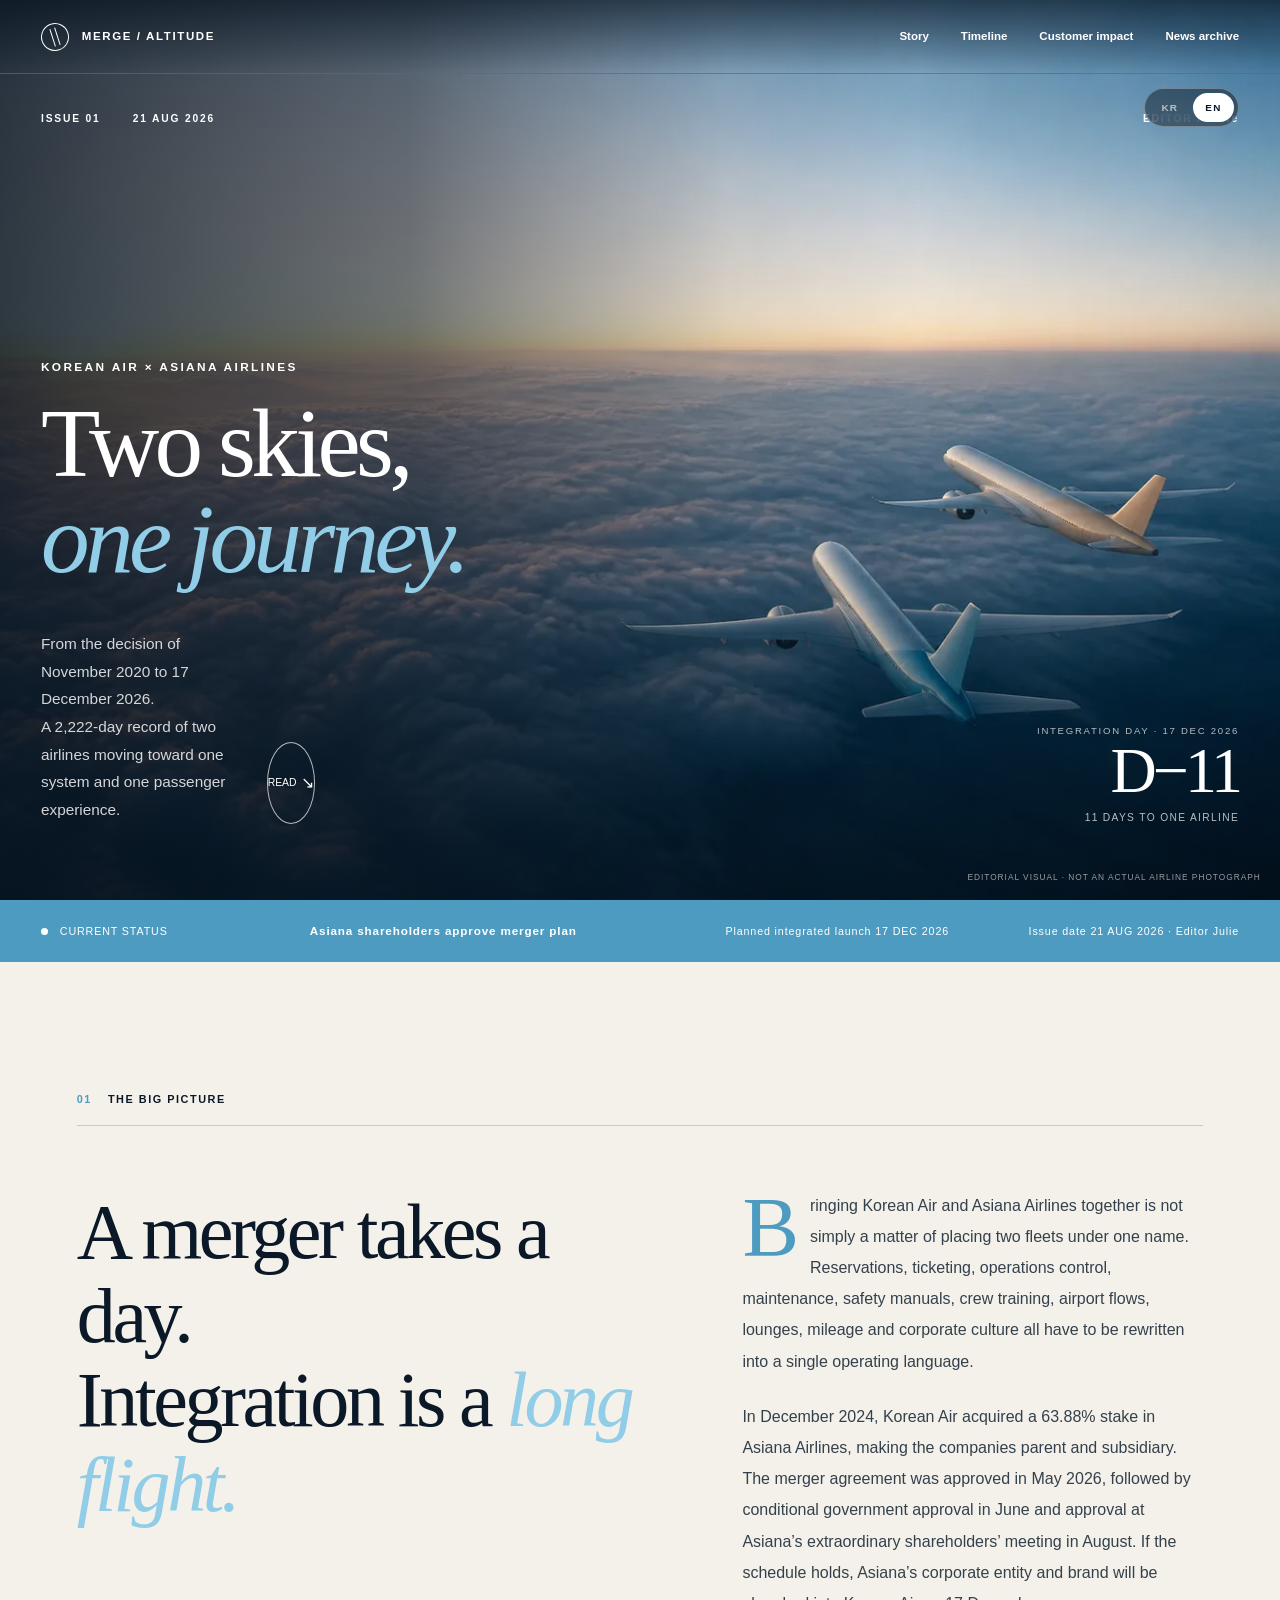
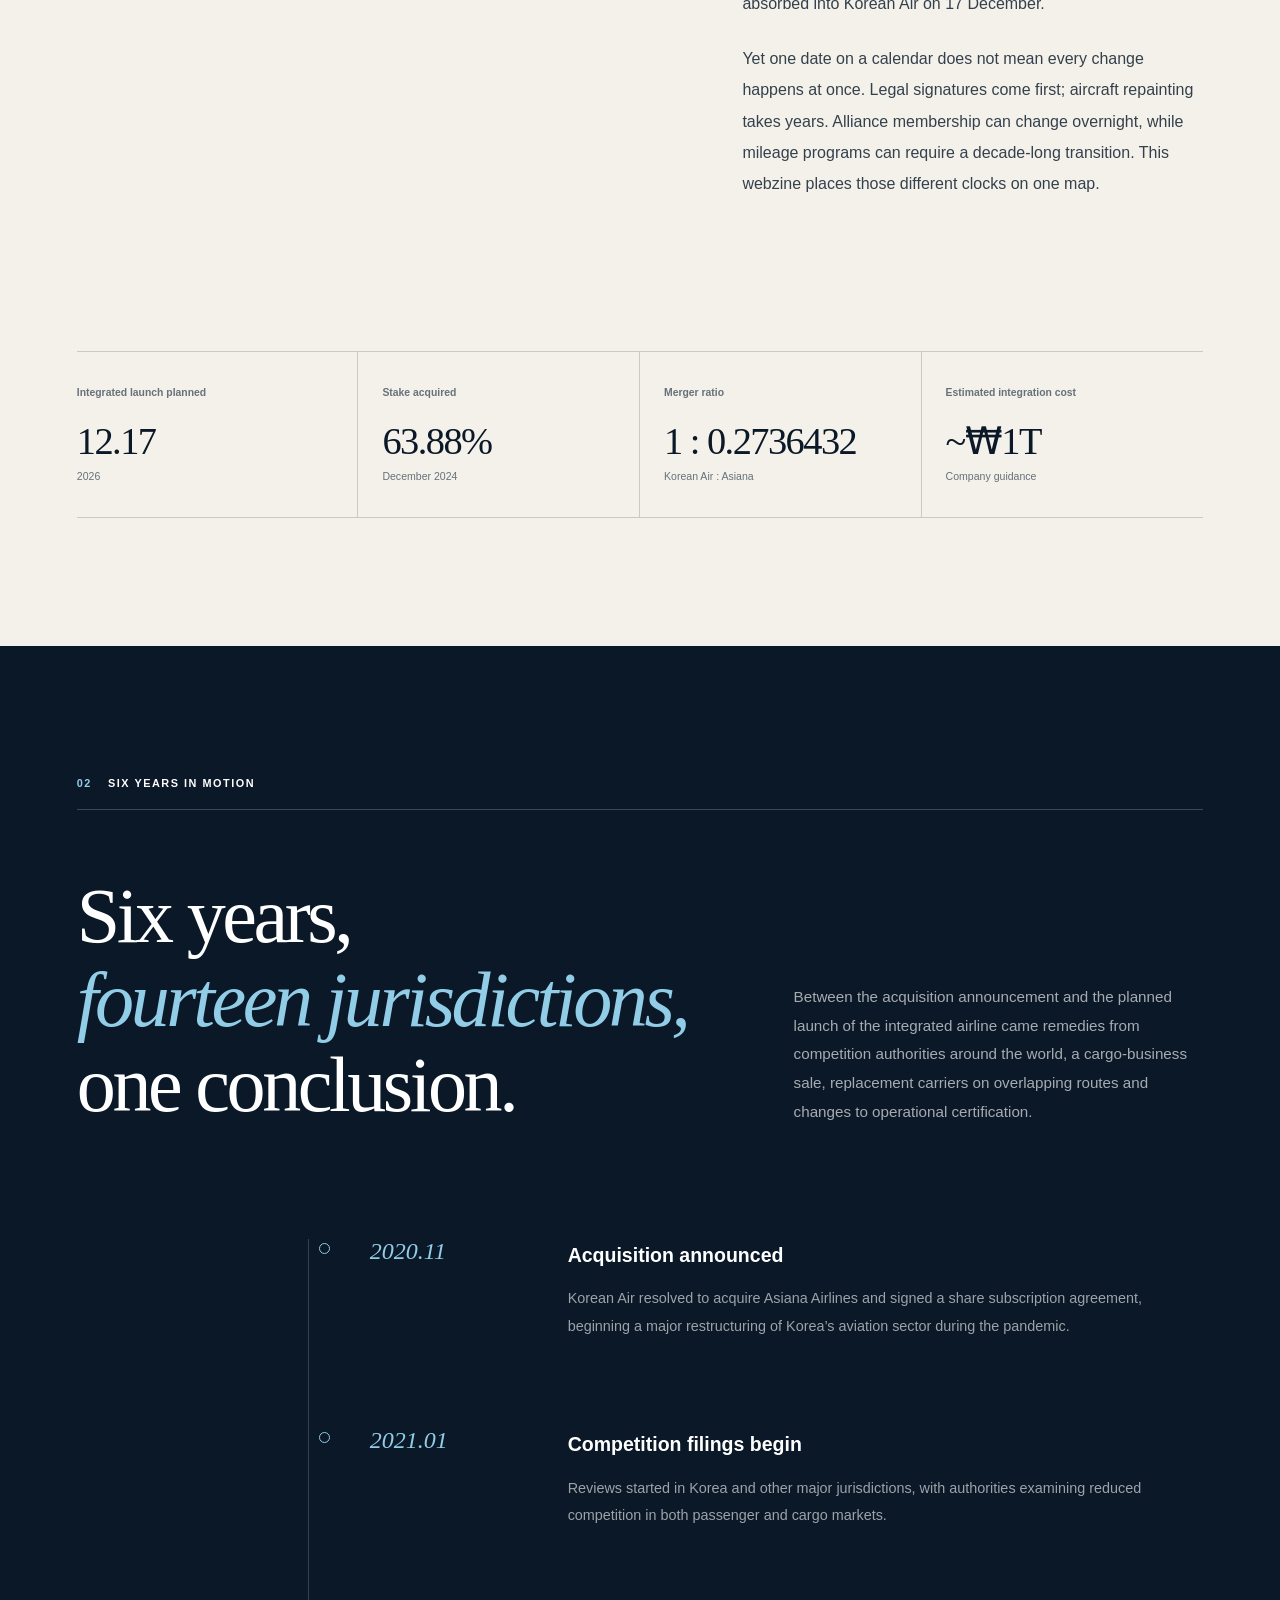
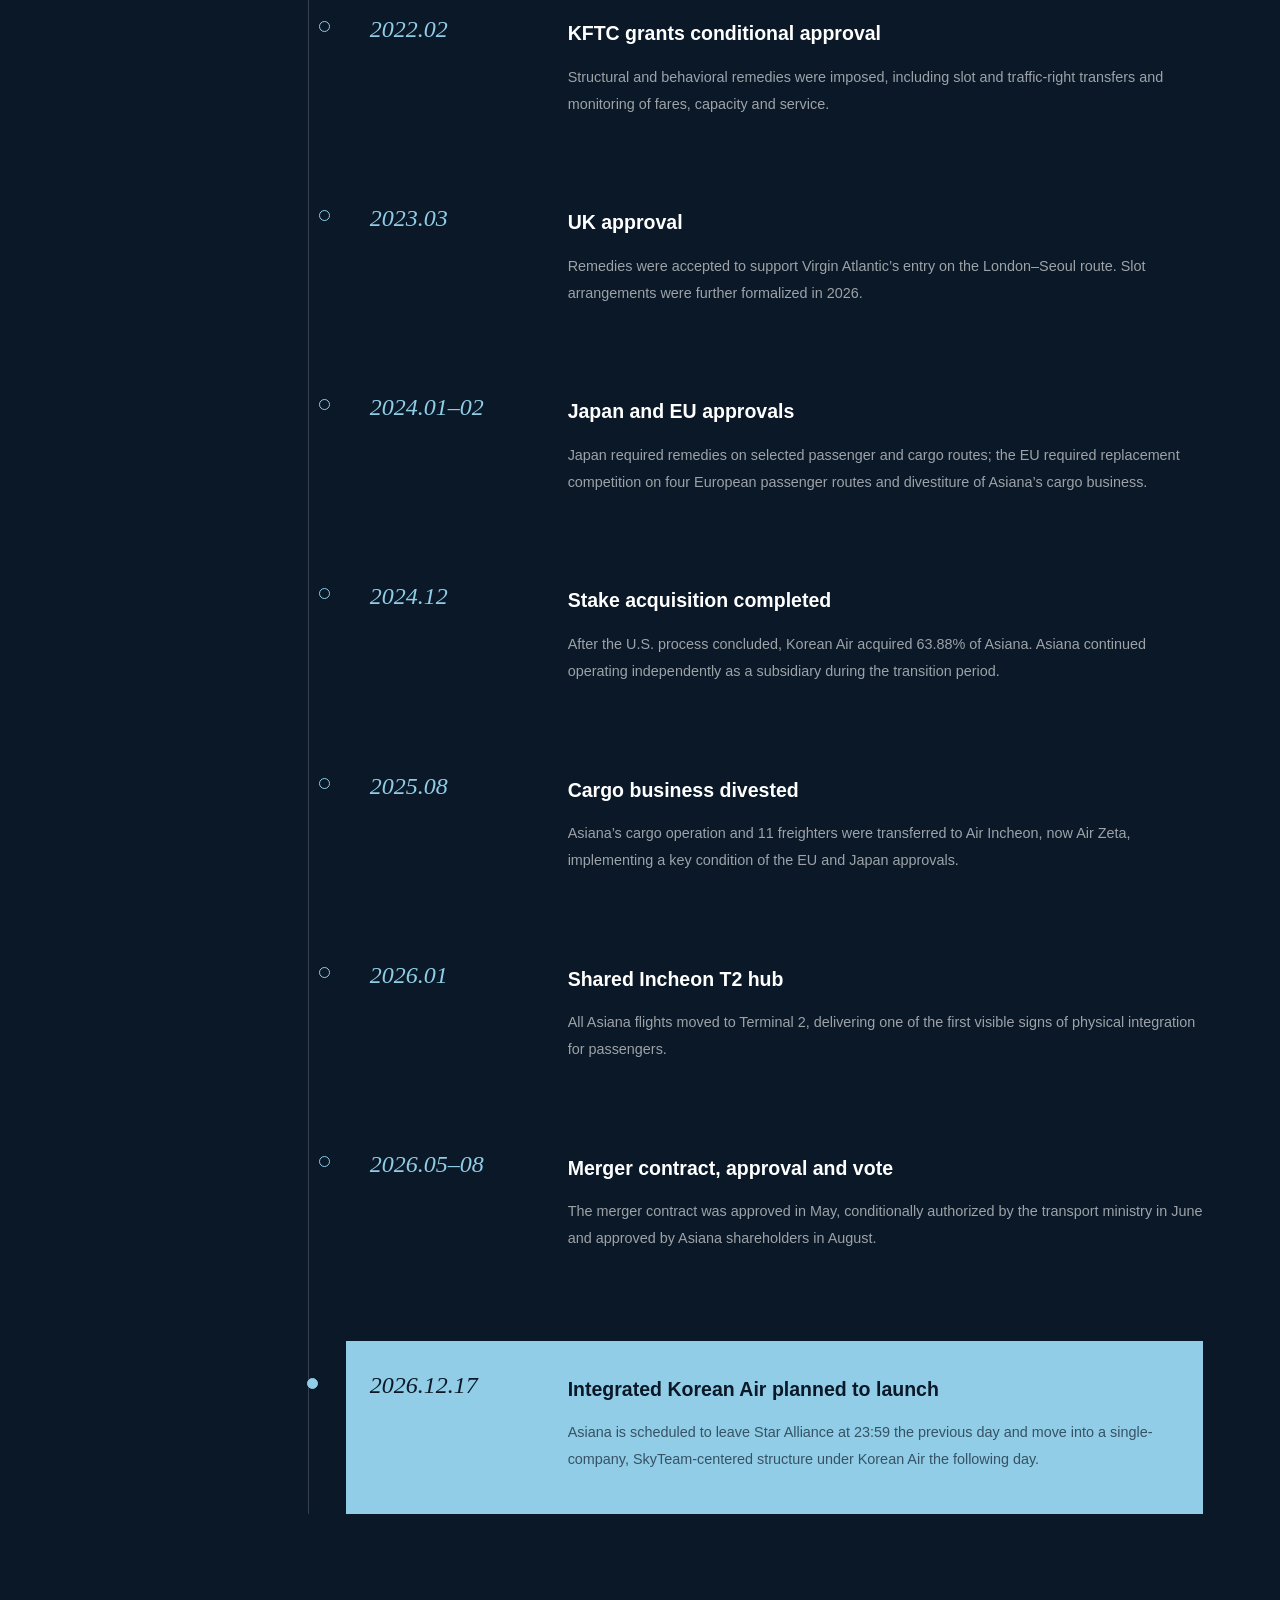
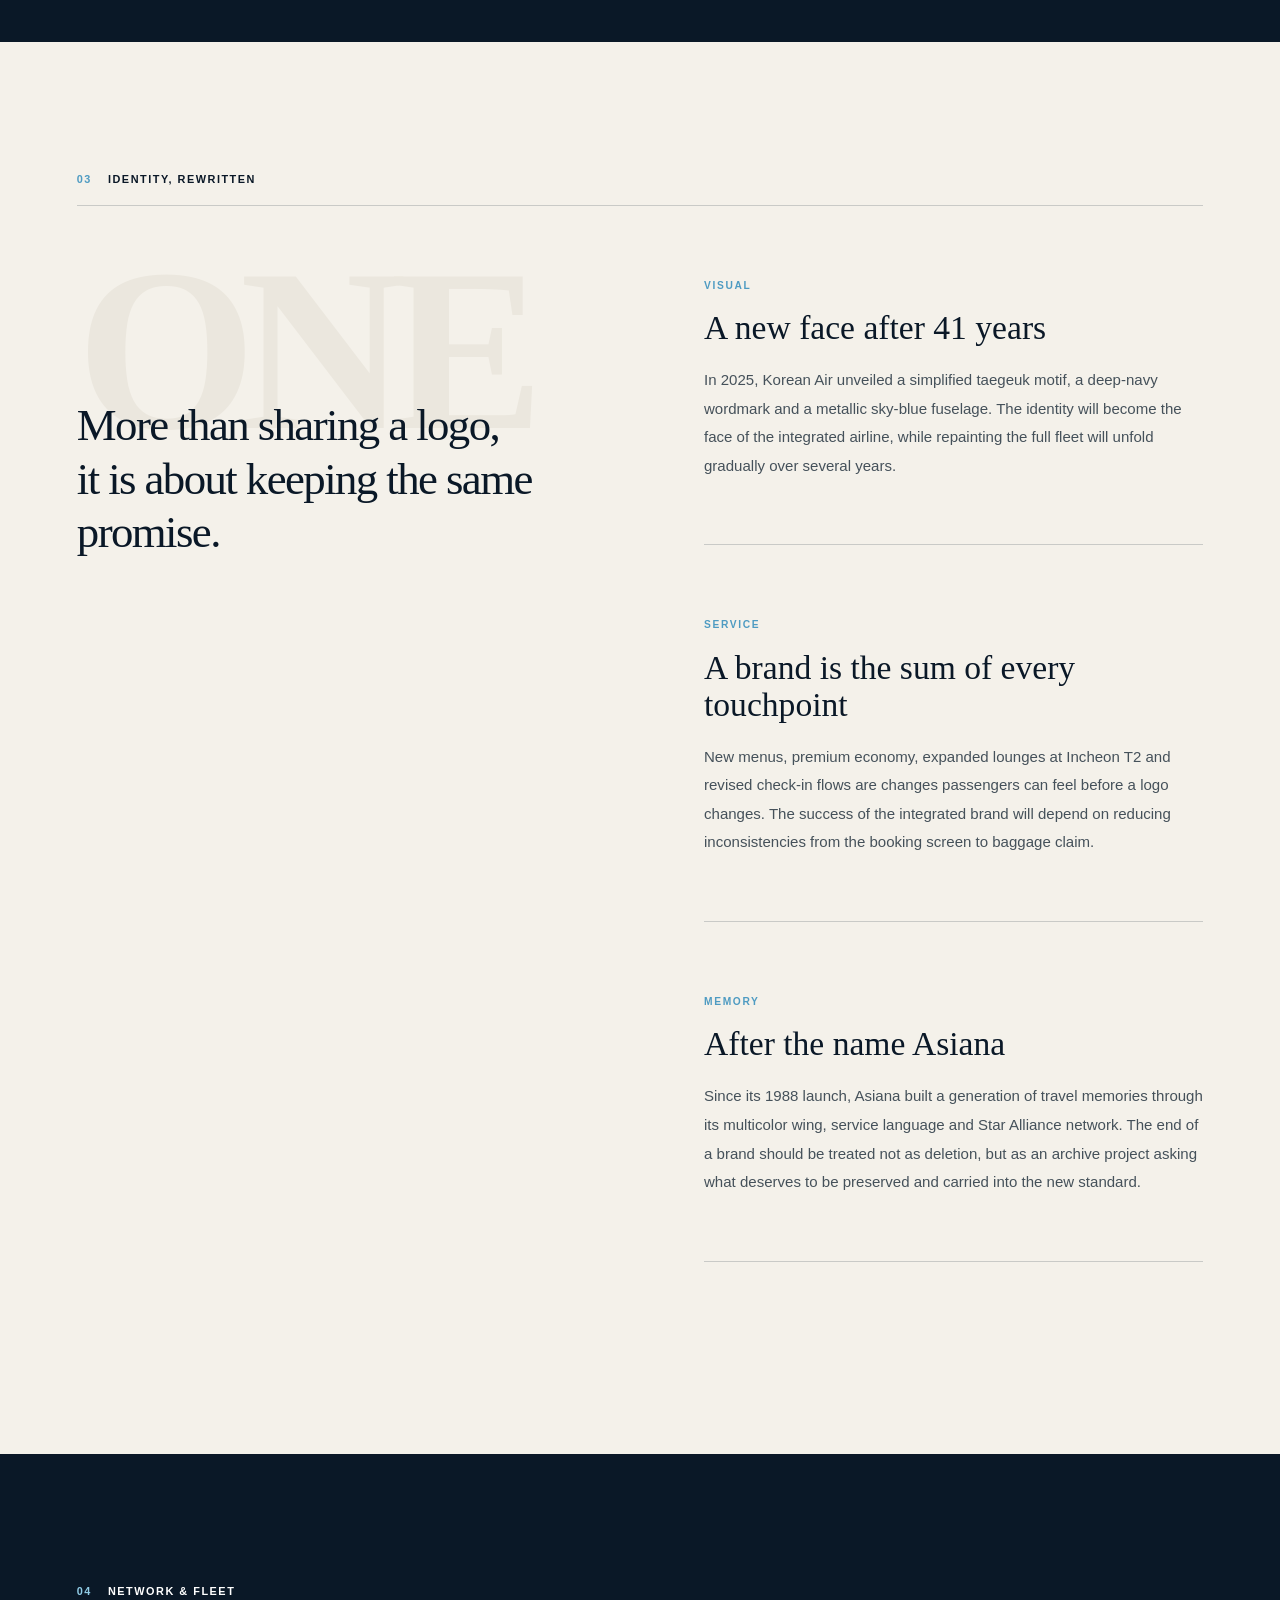
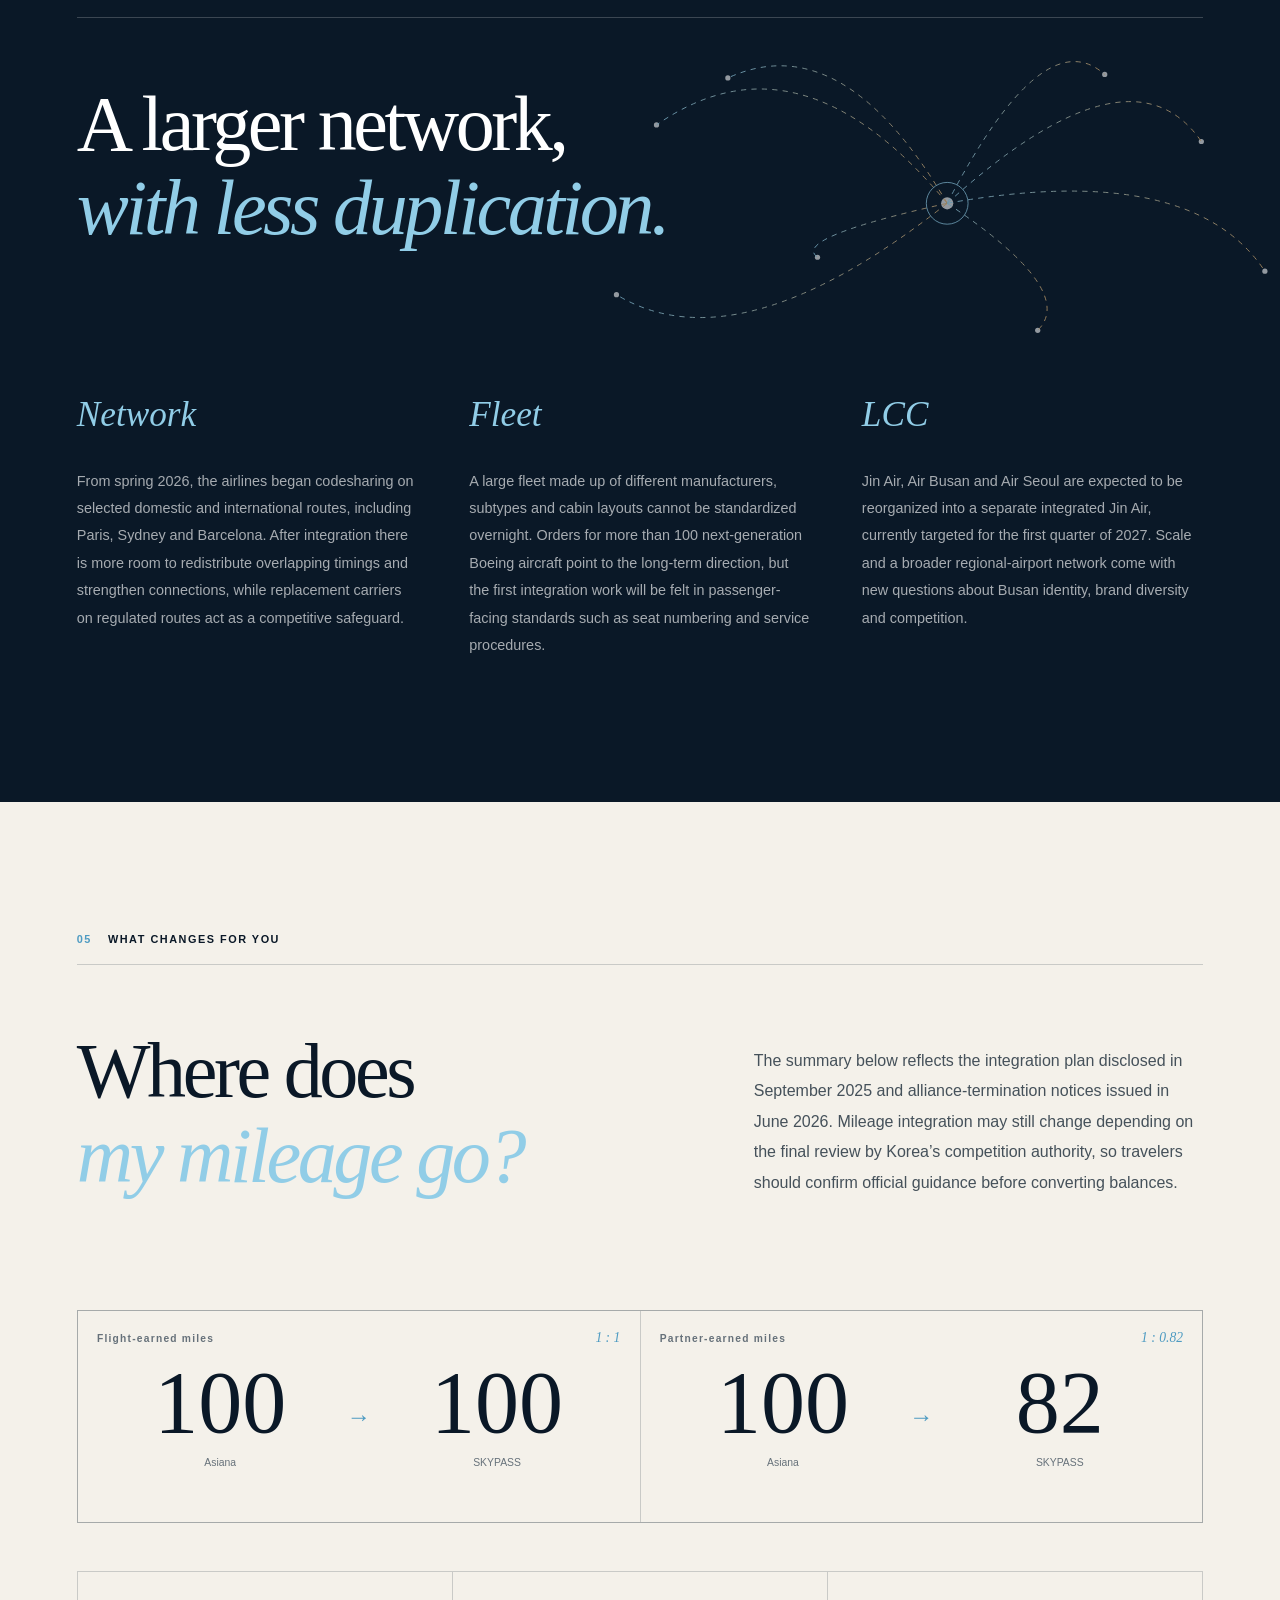
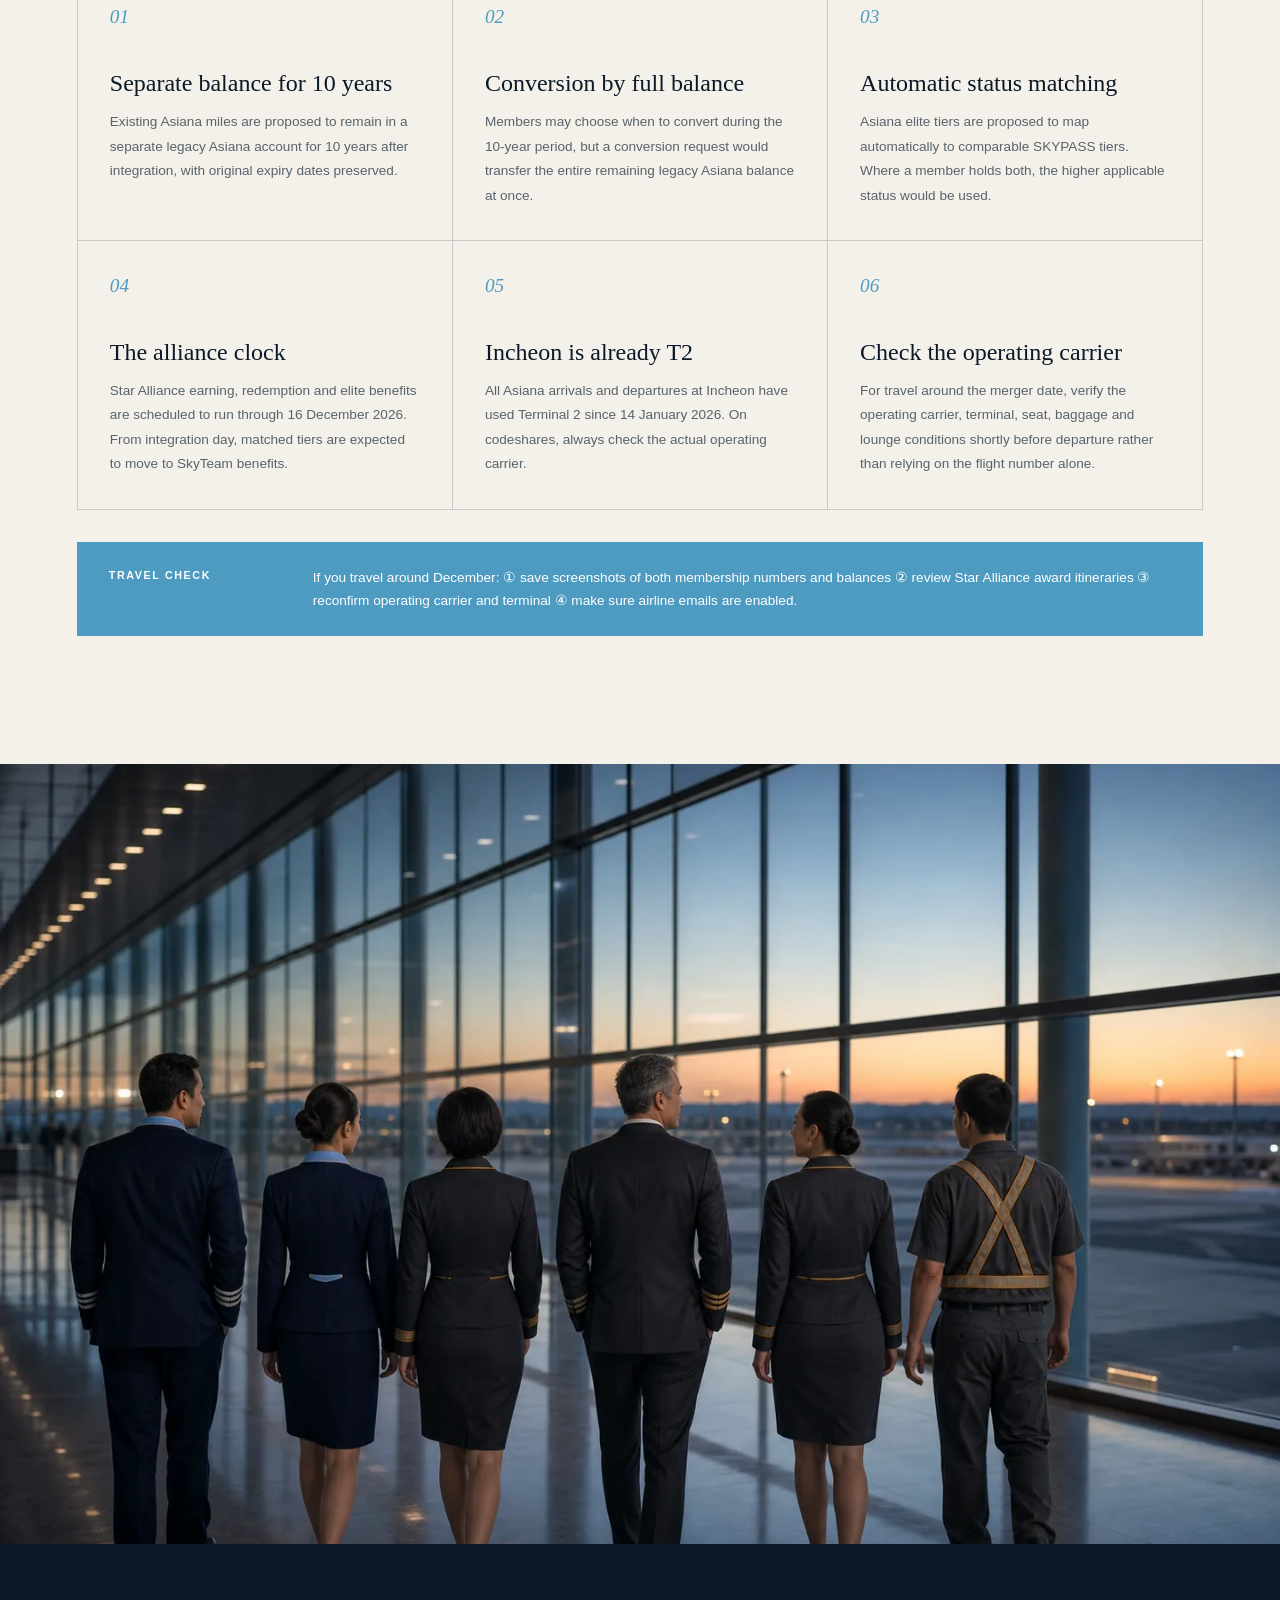
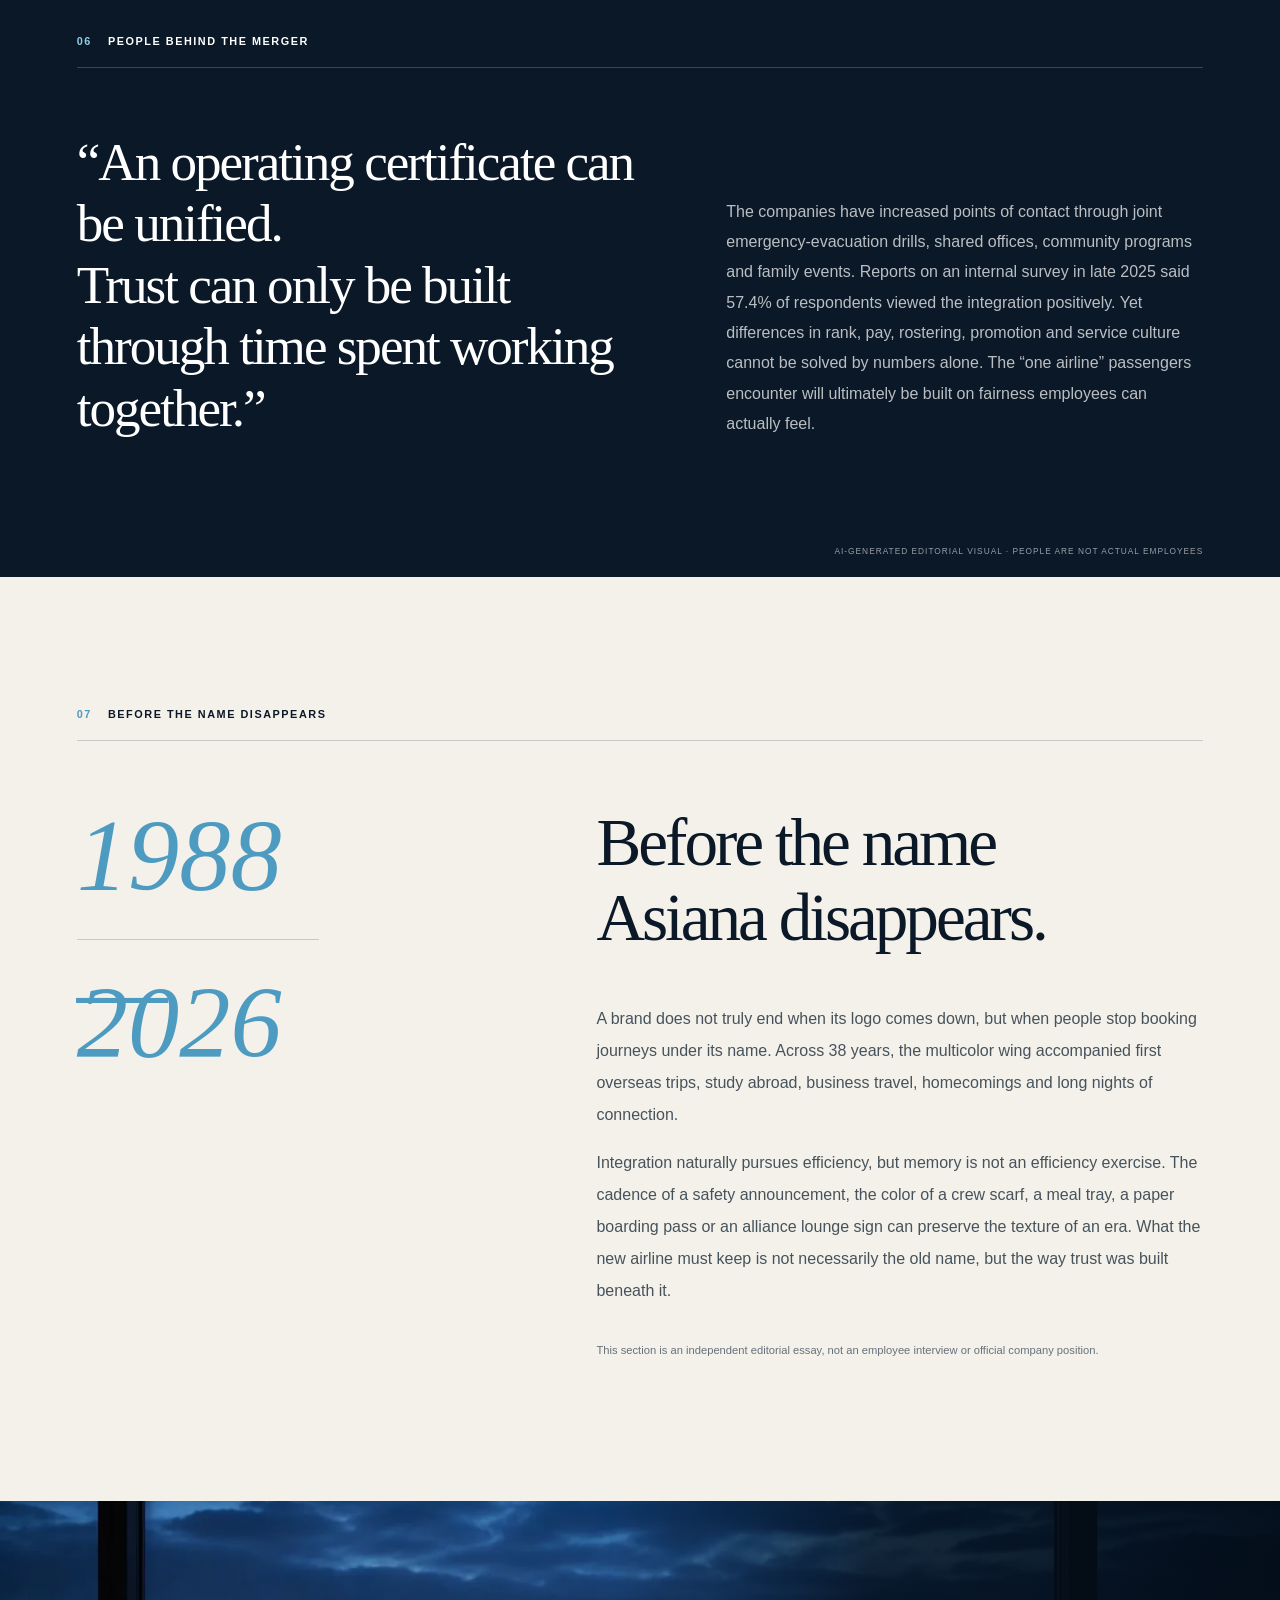
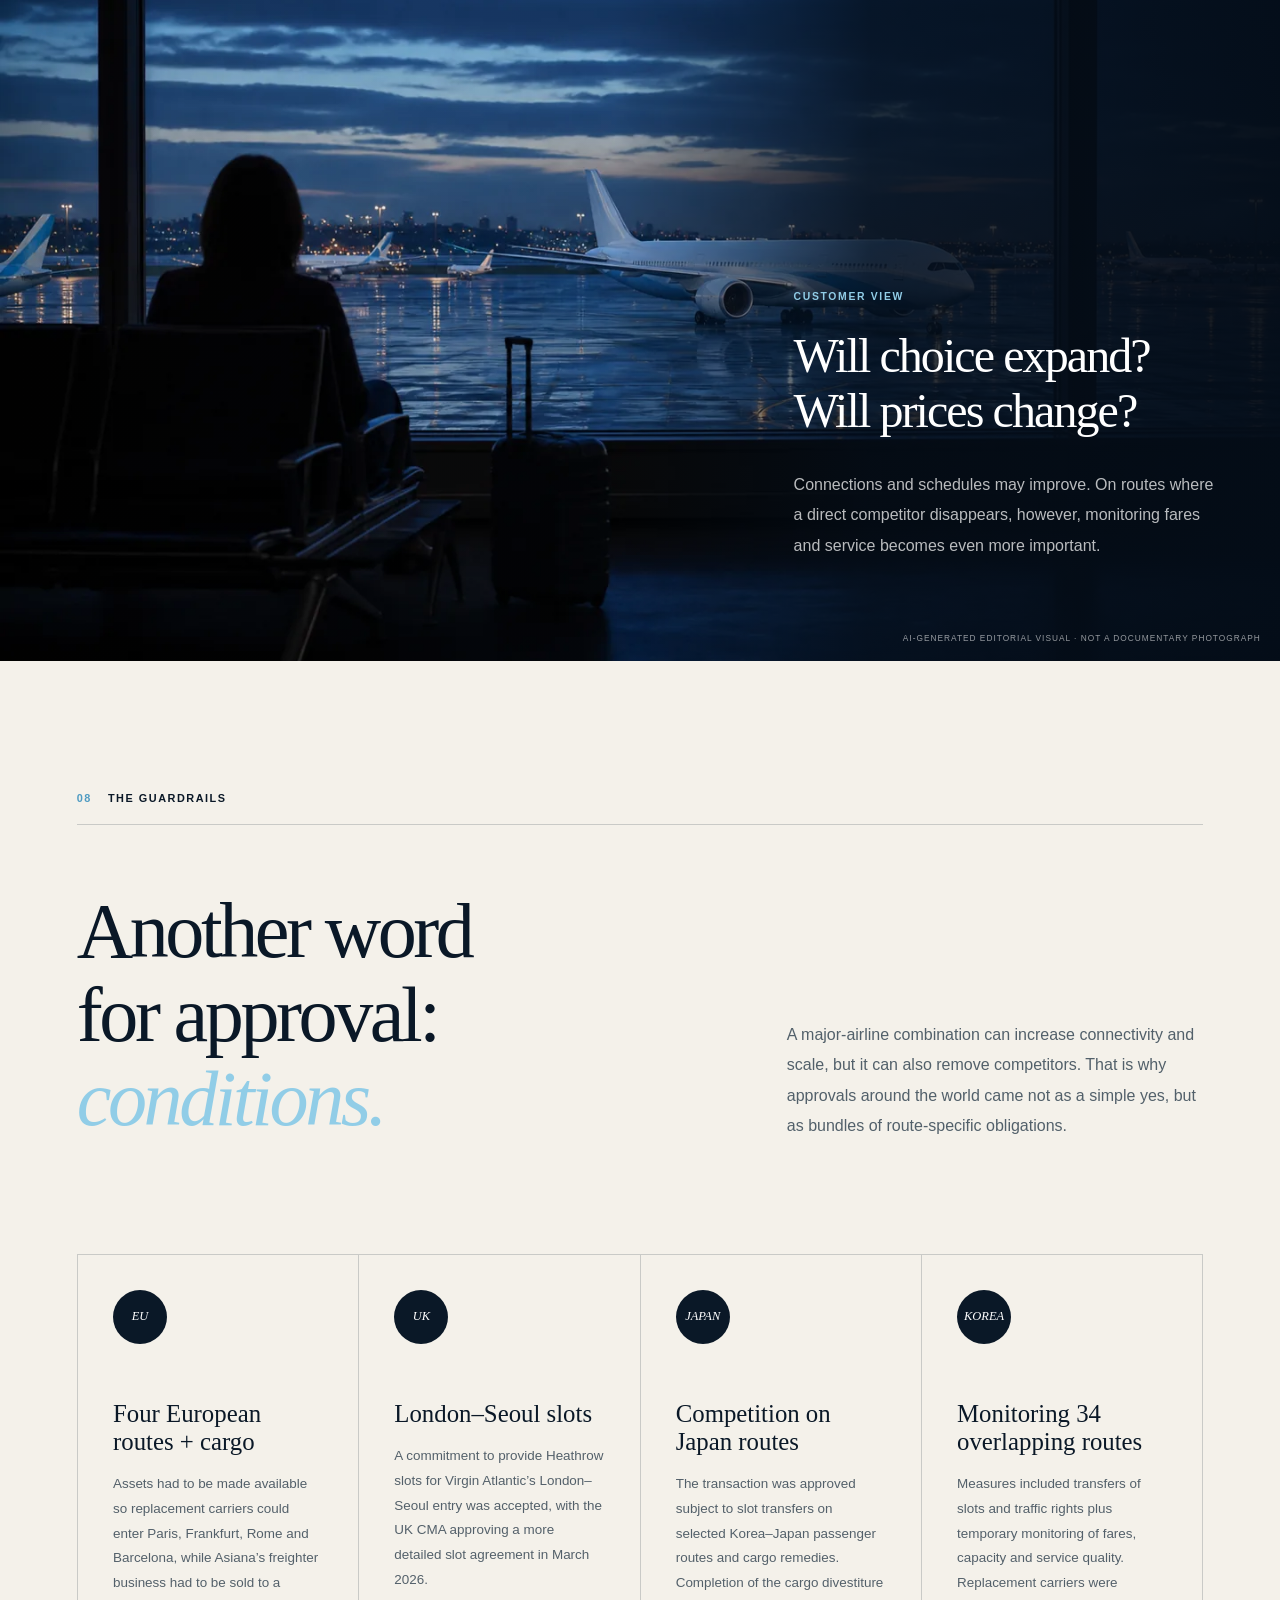
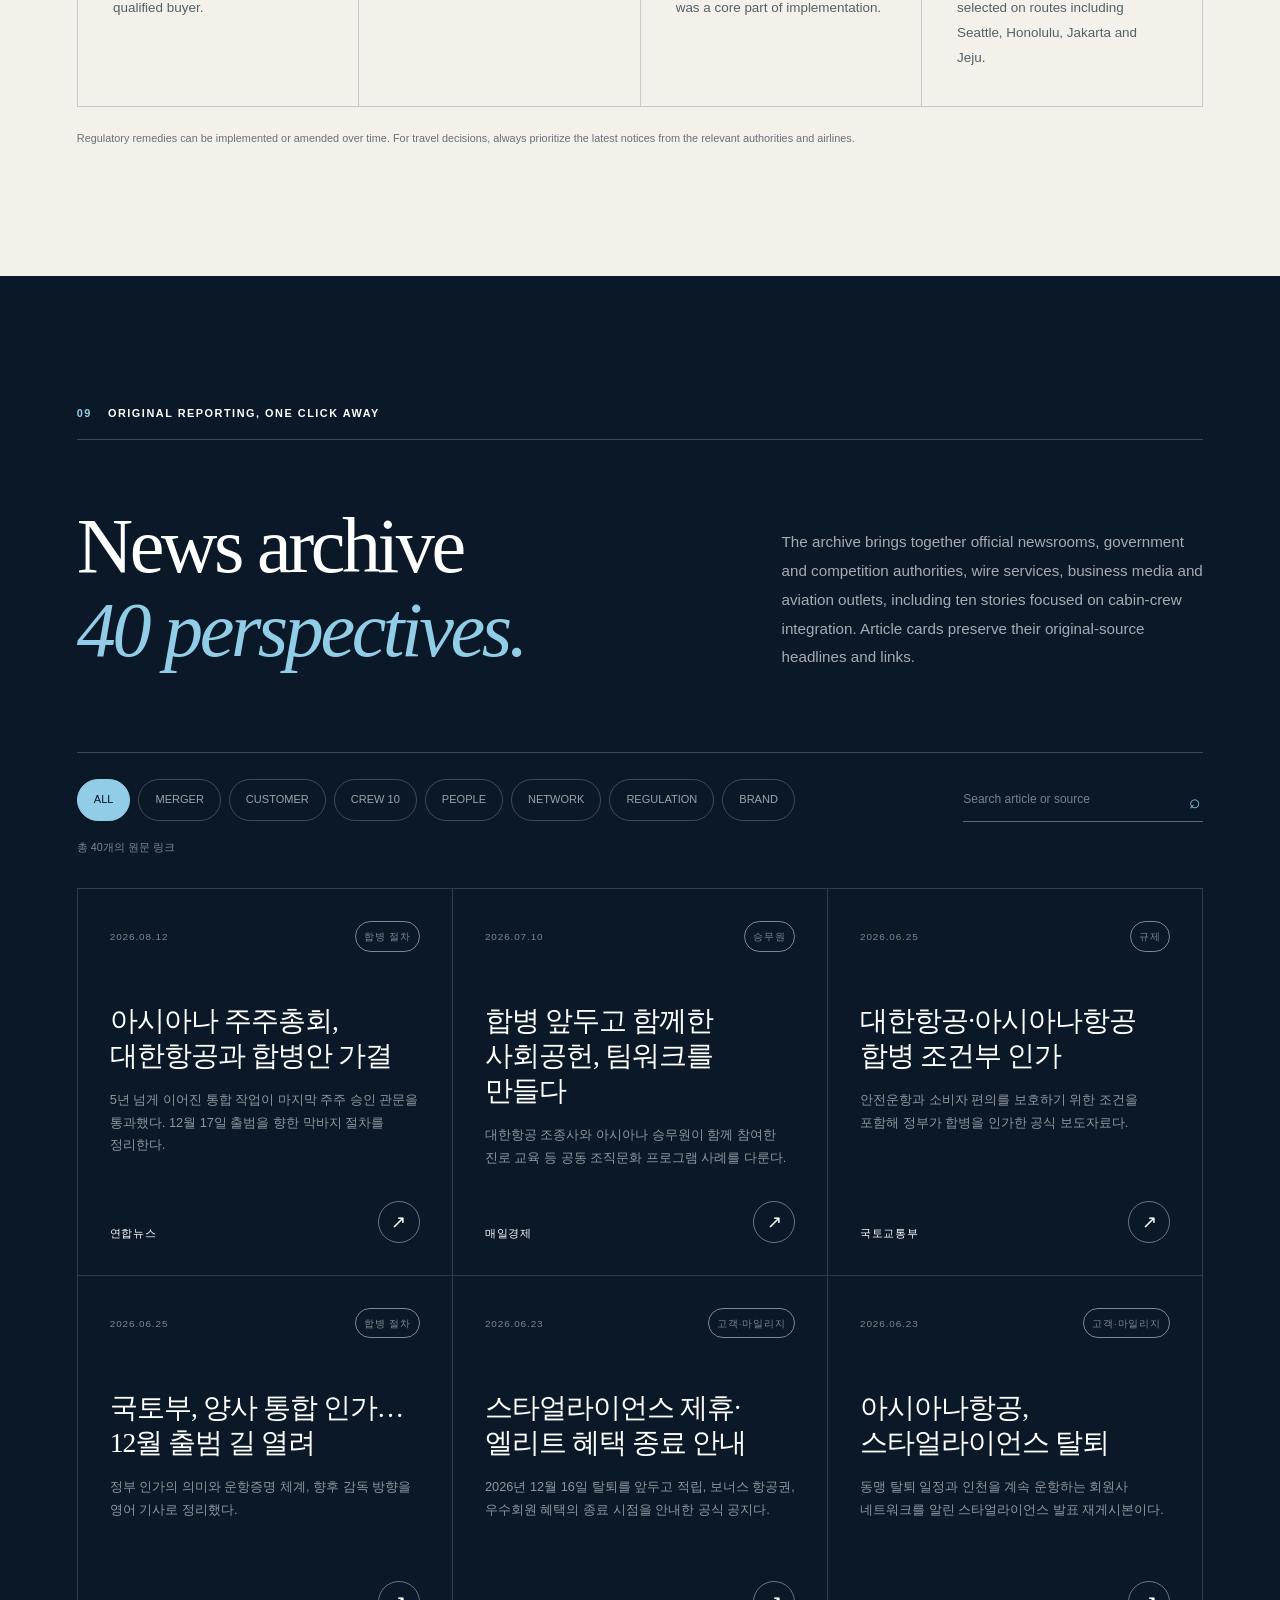
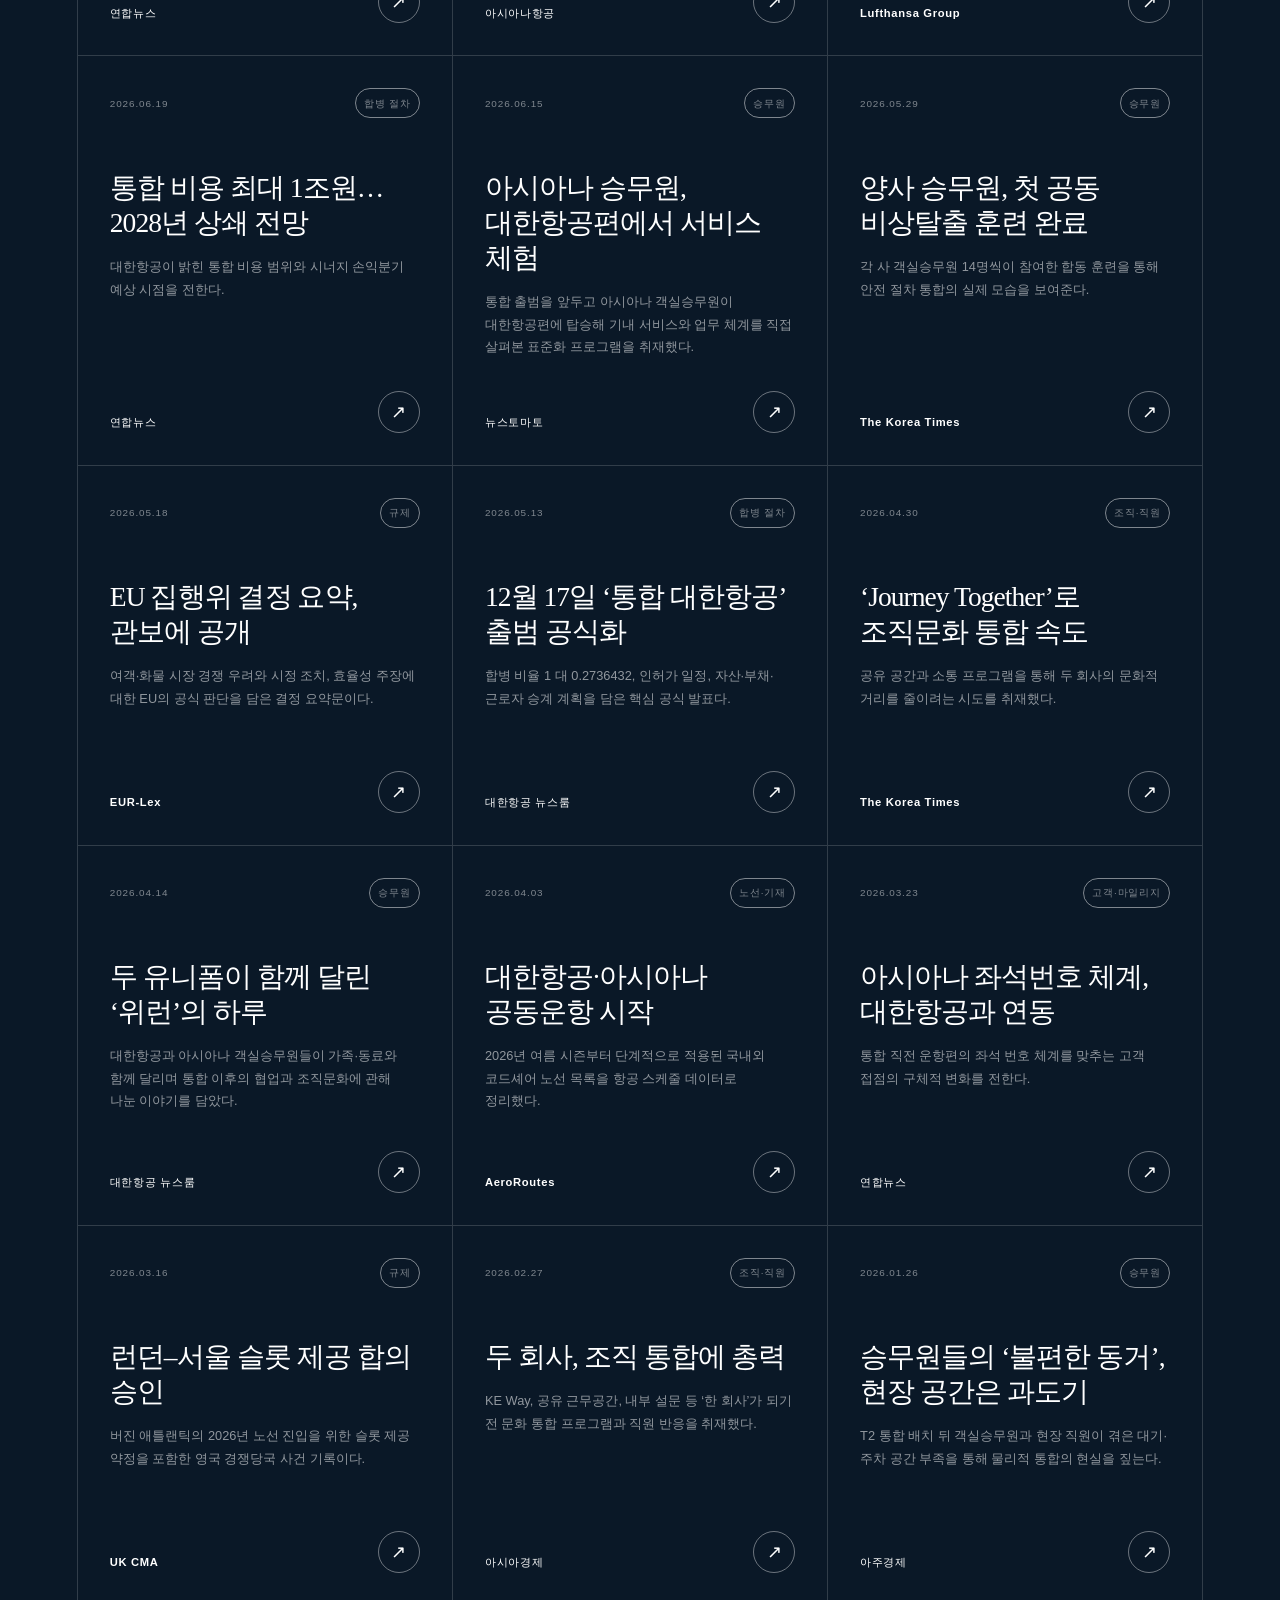
==== en.html @ c2f01d4c "Add English edition of integration webzine" ====
<!doctype html>
<html lang="en">
<head>
  <meta charset="utf-8">
  <meta name="viewport" content="width=device-width, initial-scale=1">
  <meta name="theme-color" content="#0a1827">
  <meta name="description" content="An independent editorial webzine tracing the Korean Air–Asiana Airlines integration: timeline, brand, network, mileage, customer impact and original reporting.">
  <meta property="og:type" content="website">
  <meta property="og:locale" content="en_US">
  <meta property="og:title" content="Two Skies, One Journey — Korean Air × Asiana Integration Webzine">
  <meta property="og:description" content="A six-year record leading to the planned integrated airline launch on 17 December 2026.">
  <meta property="og:image" content="assets/images/hero-convergence.webp">
  <title>Two Skies, One Journey | Korean Air × Asiana Integration Webzine</title>
  <link rel="stylesheet" href="assets/styles.css">
  <style>
    .lang-switch{position:fixed;z-index:140;right:3.2vw;top:88px;display:flex;align-items:center;gap:.2rem;padding:.28rem;background:rgba(10,24,39,.5);border:1px solid rgba(255,255,255,.3);backdrop-filter:blur(12px);border-radius:999px;color:#fff;font:700 .62rem/1 var(--sans);letter-spacing:.12em}.lang-switch a{padding:.58rem .75rem;border-radius:999px;opacity:.62}.lang-switch a.active{background:#fff;color:var(--ink);opacity:1}.countdown-panel{position:absolute;right:3.2vw;bottom:8.2vh;text-align:right;z-index:2}.countdown-panel small{display:block;font-size:.6rem;letter-spacing:.18em;opacity:.7}.countdown-panel strong{display:block;margin-top:.2rem;font:400 clamp(2.4rem,5vw,5.4rem)/.9 var(--serif);letter-spacing:-.06em}.countdown-panel span{display:block;margin-top:.55rem;font-size:.64rem;letter-spacing:.13em;opacity:.72}.hero-deck{padding-right:min(28vw,340px)}@media(max-width:900px){.lang-switch{top:78px;right:4vw}.countdown-panel{right:auto;left:4vw;bottom:2rem;text-align:left}.hero-deck{padding-right:0;padding-bottom:7rem}}
  </style>
  <script type="application/ld+json">{"@context":"https://schema.org","@type":"Article","headline":"Two Skies, One Journey","description":"An independent editorial webzine about the Korean Air and Asiana Airlines integration","datePublished":"2026-08-21","dateModified":"2026-08-21","author":{"@type":"Person","name":"Julie"},"inLanguage":"en-US","isAccessibleForFree":true}</script>
</head>
<body>
  <a class="skip-link" href="#main">Skip to main content</a>
  <div class="lang-switch" aria-label="Language"><a href="/">KR</a><a class="active" href="/en.html">EN</a></div>

  <header class="site-header" id="top">
    <a class="masthead" href="#top" aria-label="Back to the beginning"><span class="masthead-mark" aria-hidden="true"><i></i><i></i></span><span>MERGE / ALTITUDE</span></a>
    <nav class="desktop-nav" aria-label="Primary navigation"><a href="#story">Story</a><a href="#timeline">Timeline</a><a href="#impact">Customer impact</a><a href="#newsroom">News archive</a></nav>
    <button class="menu-button" type="button" aria-expanded="false" aria-controls="mobile-nav"><span>MENU</span><i></i></button>
    <nav class="mobile-nav" id="mobile-nav" aria-label="Mobile navigation" hidden><a href="#story">Story</a><a href="#timeline">Timeline</a><a href="#impact">Customer impact</a><a href="#newsroom">News archive</a></nav>
  </header>

  <main id="main">
    <section class="hero" aria-labelledby="hero-title">
      <img class="hero-image" src="assets/images/hero-convergence.webp" alt="Editorial image of two symbolic aircraft flying in the same direction above the clouds" width="1440" height="960" fetchpriority="high">
      <div class="hero-shade"></div>
      <div class="hero-topline reveal"><span>ISSUE 01</span><span>21 AUG 2026</span><span>EDITOR / Julie</span></div>
      <div class="hero-copy"><p class="eyebrow reveal">KOREAN AIR × ASIANA AIRLINES</p><h1 id="hero-title" class="reveal">Two skies,<br><em>one journey.</em></h1><div class="hero-deck reveal"><p>From the decision of November 2020 to 17 December 2026.<br>A 2,222-day record of two airlines moving toward one system and one passenger experience.</p><a class="round-link" href="#story" aria-label="Start reading"><span>READ</span><b>↘</b></a></div></div>
      <div class="countdown-panel reveal"><small>INTEGRATION DAY · 17 DEC 2026</small><strong id="dday">D−118</strong><span id="days-copy">118 DAYS TO ONE AIRLINE</span></div>
      <p class="visual-note">EDITORIAL VISUAL · NOT AN ACTUAL AIRLINE PHOTOGRAPH</p>
    </section>

    <aside class="status-bar" aria-label="Current integration status"><p><span class="pulse" aria-hidden="true"></span> CURRENT STATUS</p><strong>Asiana shareholders approve merger plan</strong><p>Planned integrated launch <time datetime="2026-12-17">17 DEC 2026</time></p><p>Issue date <time datetime="2026-08-21">21 AUG 2026</time> · Editor Julie</p></aside>

    <section class="opening section-pad" id="story">
      <div class="section-kicker reveal"><span>01</span> THE BIG PICTURE</div>
      <div class="opening-grid"><h2 class="display-title reveal">A merger takes a day.<br>Integration is a <em>long flight.</em></h2><div class="opening-copy reveal"><p class="dropcap">Bringing Korean Air and Asiana Airlines together is not simply a matter of placing two fleets under one name. Reservations, ticketing, operations control, maintenance, safety manuals, crew training, airport flows, lounges, mileage and corporate culture all have to be rewritten into a single operating language.</p><p>In December 2024, Korean Air acquired a 63.88% stake in Asiana Airlines, making the companies parent and subsidiary. The merger agreement was approved in May 2026, followed by conditional government approval in June and approval at Asiana’s extraordinary shareholders’ meeting in August. If the schedule holds, Asiana’s corporate entity and brand will be absorbed into Korean Air on 17 December.</p><p>Yet one date on a calendar does not mean every change happens at once. Legal signatures come first; aircraft repainting takes years. Alliance membership can change overnight, while mileage programs can require a decade-long transition. This webzine places those different clocks on one map.</p></div></div>
      <div class="fact-ribbon reveal" aria-label="Key figures"><article><small>Integrated launch planned</small><strong>12.17</strong><p>2026</p></article><article><small>Stake acquired</small><strong>63.88%</strong><p>December 2024</p></article><article><small>Merger ratio</small><strong>1 : 0.2736432</strong><p>Korean Air : Asiana</p></article><article><small>Estimated integration cost</small><strong>~₩1T</strong><p>Company guidance</p></article></div>
    </section>

    <section class="chapter dark-section" id="timeline"><div class="section-pad"><div class="section-kicker light reveal"><span>02</span> SIX YEARS IN MOTION</div><div class="timeline-heading"><h2 class="display-title reveal">Six years,<br><em>fourteen jurisdictions,</em><br>one conclusion.</h2><p class="reveal">Between the acquisition announcement and the planned launch of the integrated airline came remedies from competition authorities around the world, a cargo-business sale, replacement carriers on overlapping routes and changes to operational certification.</p></div><ol class="timeline">
      <li class="reveal"><time>2020.11</time><div><strong>Acquisition announced</strong><p>Korean Air resolved to acquire Asiana Airlines and signed a share subscription agreement, beginning a major restructuring of Korea’s aviation sector during the pandemic.</p></div></li>
      <li class="reveal"><time>2021.01</time><div><strong>Competition filings begin</strong><p>Reviews started in Korea and other major jurisdictions, with authorities examining reduced competition in both passenger and cargo markets.</p></div></li>
      <li class="reveal"><time>2022.02</time><div><strong>KFTC grants conditional approval</strong><p>Structural and behavioral remedies were imposed, including slot and traffic-right transfers and monitoring of fares, capacity and service.</p></div></li>
      <li class="reveal"><time>2023.03</time><div><strong>UK approval</strong><p>Remedies were accepted to support Virgin Atlantic’s entry on the London–Seoul route. Slot arrangements were further formalized in 2026.</p></div></li>
      <li class="reveal"><time>2024.01–02</time><div><strong>Japan and EU approvals</strong><p>Japan required remedies on selected passenger and cargo routes; the EU required replacement competition on four European passenger routes and divestiture of Asiana’s cargo business.</p></div></li>
      <li class="reveal"><time>2024.12</time><div><strong>Stake acquisition completed</strong><p>After the U.S. process concluded, Korean Air acquired 63.88% of Asiana. Asiana continued operating independently as a subsidiary during the transition period.</p></div></li>
      <li class="reveal"><time>2025.08</time><div><strong>Cargo business divested</strong><p>Asiana’s cargo operation and 11 freighters were transferred to Air Incheon, now Air Zeta, implementing a key condition of the EU and Japan approvals.</p></div></li>
      <li class="reveal"><time>2026.01</time><div><strong>Shared Incheon T2 hub</strong><p>All Asiana flights moved to Terminal 2, delivering one of the first visible signs of physical integration for passengers.</p></div></li>
      <li class="reveal"><time>2026.05–08</time><div><strong>Merger contract, approval and vote</strong><p>The merger contract was approved in May, conditionally authorized by the transport ministry in June and approved by Asiana shareholders in August.</p></div></li>
      <li class="future reveal"><time>2026.12.17</time><div><strong>Integrated Korean Air planned to launch</strong><p>Asiana is scheduled to leave Star Alliance at 23:59 the previous day and move into a single-company, SkyTeam-centered structure under Korean Air the following day.</p></div></li>
      </ol></div></section>

    <section class="brand section-pad" id="brand"><div class="section-kicker reveal"><span>03</span> IDENTITY, REWRITTEN</div><div class="brand-grid"><div class="brand-sticky reveal"><p class="superword" aria-hidden="true">ONE</p><h2>More than sharing a logo,<br>it is about keeping the same promise.</h2></div><div class="brand-copy"><article class="reveal"><span>VISUAL</span><h3>A new face after 41 years</h3><p>In 2025, Korean Air unveiled a simplified taegeuk motif, a deep-navy wordmark and a metallic sky-blue fuselage. The identity will become the face of the integrated airline, while repainting the full fleet will unfold gradually over several years.</p></article><article class="reveal"><span>SERVICE</span><h3>A brand is the sum of every touchpoint</h3><p>New menus, premium economy, expanded lounges at Incheon T2 and revised check-in flows are changes passengers can feel before a logo changes. The success of the integrated brand will depend on reducing inconsistencies from the booking screen to baggage claim.</p></article><article class="reveal"><span>MEMORY</span><h3>After the name Asiana</h3><p>Since its 1988 launch, Asiana built a generation of travel memories through its multicolor wing, service language and Star Alliance network. The end of a brand should be treated not as deletion, but as an archive project asking what deserves to be preserved and carried into the new standard.</p></article></div></div></section>

    <section class="network dark-section" id="network"><div class="network-visual" aria-hidden="true"><svg viewBox="0 0 1000 520" role="img"><defs><linearGradient id="route" x1="0" x2="1"><stop stop-color="#91cde7"/><stop offset="1" stop-color="#d5aa70"/></linearGradient></defs><g class="map-dots" fill="#fff"><circle cx="500" cy="260" r="7"/><circle cx="166" cy="170" r="3"/><circle cx="248" cy="116" r="3"/><circle cx="351" cy="322" r="3"/><circle cx="681" cy="112" r="3"/><circle cx="792" cy="189" r="3"/><circle cx="865" cy="338" r="3"/><circle cx="604" cy="406" r="3"/><circle cx="120" cy="365" r="3"/></g><g class="routes" fill="none" stroke="url(#route)"><path d="M500 260 Q330 55 166 170"/><path d="M500 260 Q380 55 248 116"/><path d="M500 260 Q320 300 351 322"/><path d="M500 260 Q610 48 681 112"/><path d="M500 260 Q710 70 792 189"/><path d="M500 260 Q780 210 865 338"/><path d="M500 260 Q650 360 604 406"/><path d="M500 260 Q260 450 120 365"/></g><circle class="hub-ring" cx="500" cy="260" r="24" fill="none" stroke="#91cde7"/></svg></div><div class="section-pad network-content"><div class="section-kicker light reveal"><span>04</span> NETWORK & FLEET</div><h2 class="display-title reveal">A larger network,<br><em>with less duplication.</em></h2><div class="network-columns"><div class="reveal"><h3>Network</h3><p>From spring 2026, the airlines began codesharing on selected domestic and international routes, including Paris, Sydney and Barcelona. After integration there is more room to redistribute overlapping timings and strengthen connections, while replacement carriers on regulated routes act as a competitive safeguard.</p></div><div class="reveal"><h3>Fleet</h3><p>A large fleet made up of different manufacturers, subtypes and cabin layouts cannot be standardized overnight. Orders for more than 100 next-generation Boeing aircraft point to the long-term direction, but the first integration work will be felt in passenger-facing standards such as seat numbering and service procedures.</p></div><div class="reveal"><h3>LCC</h3><p>Jin Air, Air Busan and Air Seoul are expected to be reorganized into a separate integrated Jin Air, currently targeted for the first quarter of 2027. Scale and a broader regional-airport network come with new questions about Busan identity, brand diversity and competition.</p></div></div></div></section>

    <section class="mileage section-pad" id="impact"><div class="section-kicker reveal"><span>05</span> WHAT CHANGES FOR YOU</div><div class="mileage-intro"><h2 class="display-title reveal">Where does<br><em>my mileage go?</em></h2><p class="reveal">The summary below reflects the integration plan disclosed in September 2025 and alliance-termination notices issued in June 2026. Mileage integration may still change depending on the final review by Korea’s competition authority, so travelers should confirm official guidance before converting balances.</p></div><div class="ratio-board reveal"><article><small>Flight-earned miles</small><div><strong>100</strong><span>Asiana</span></div><b>→</b><div><strong>100</strong><span>SKYPASS</span></div><em>1 : 1</em></article><article><small>Partner-earned miles</small><div><strong>100</strong><span>Asiana</span></div><b>→</b><div><strong>82</strong><span>SKYPASS</span></div><em>1 : 0.82</em></article></div><div class="impact-grid"><article class="impact-card reveal"><span>01</span><h3>Separate balance for 10 years</h3><p>Existing Asiana miles are proposed to remain in a separate legacy Asiana account for 10 years after integration, with original expiry dates preserved.</p></article><article class="impact-card reveal"><span>02</span><h3>Conversion by full balance</h3><p>Members may choose when to convert during the 10-year period, but a conversion request would transfer the entire remaining legacy Asiana balance at once.</p></article><article class="impact-card reveal"><span>03</span><h3>Automatic status matching</h3><p>Asiana elite tiers are proposed to map automatically to comparable SKYPASS tiers. Where a member holds both, the higher applicable status would be used.</p></article><article class="impact-card reveal"><span>04</span><h3>The alliance clock</h3><p>Star Alliance earning, redemption and elite benefits are scheduled to run through 16 December 2026. From integration day, matched tiers are expected to move to SkyTeam benefits.</p></article><article class="impact-card reveal"><span>05</span><h3>Incheon is already T2</h3><p>All Asiana arrivals and departures at Incheon have used Terminal 2 since 14 January 2026. On codeshares, always check the actual operating carrier.</p></article><article class="impact-card reveal"><span>06</span><h3>Check the operating carrier</h3><p>For travel around the merger date, verify the operating carrier, terminal, seat, baggage and lounge conditions shortly before departure rather than relying on the flight number alone.</p></article></div><div class="action-note reveal"><strong>TRAVEL CHECK</strong><p>If you travel around December: ① save screenshots of both membership numbers and balances ② review Star Alliance award itineraries ③ reconfirm operating carrier and terminal ④ make sure airline emails are enabled.</p></div></section>

    <section class="people feature-image-section"><img src="assets/images/people-together.webp" alt="Editorial image of aviation workers in different uniforms walking together through an airport at dawn" width="1440" height="960" loading="lazy"><div class="feature-overlay"></div><div class="feature-copy section-pad"><div class="section-kicker light reveal"><span>06</span> PEOPLE BEHIND THE MERGER</div><blockquote class="reveal">“An operating certificate can be unified.<br>Trust can only be built through time spent working together.”</blockquote><p class="reveal">The companies have increased points of contact through joint emergency-evacuation drills, shared offices, community programs and family events. Reports on an internal survey in late 2025 said 57.4% of respondents viewed the integration positively. Yet differences in rank, pay, rostering, promotion and service culture cannot be solved by numbers alone. The “one airline” passengers encounter will ultimately be built on fairness employees can actually feel.</p></div><p class="visual-note">AI-GENERATED EDITORIAL VISUAL · PEOPLE ARE NOT ACTUAL EMPLOYEES</p></section>

    <section class="archive section-pad" id="archive"><div class="section-kicker reveal"><span>07</span> BEFORE THE NAME DISAPPEARS</div><div class="archive-grid"><div class="archive-year reveal"><span>1988</span><i>—</i><span>2026</span></div><div class="archive-copy reveal"><h2>Before the name<br>Asiana disappears.</h2><p>A brand does not truly end when its logo comes down, but when people stop booking journeys under its name. Across 38 years, the multicolor wing accompanied first overseas trips, study abroad, business travel, homecomings and long nights of connection.</p><p>Integration naturally pursues efficiency, but memory is not an efficiency exercise. The cadence of a safety announcement, the color of a crew scarf, a meal tray, a paper boarding pass or an alliance lounge sign can preserve the texture of an era. What the new airline must keep is not necessarily the old name, but the way trust was built beneath it.</p><p class="archive-caption">This section is an independent editorial essay, not an employee interview or official company position.</p></div></div></section>

    <section class="passenger feature-image-section"><img src="assets/images/passenger-window.webp" alt="Editorial image of a traveler looking at aircraft through a rain-streaked airport window" width="1440" height="960" loading="lazy"><div class="feature-overlay passenger-shade"></div><div class="passenger-quote reveal"><span>CUSTOMER VIEW</span><blockquote>Will choice expand?<br>Will prices change?</blockquote><p>Connections and schedules may improve. On routes where a direct competitor disappears, however, monitoring fares and service becomes even more important.</p></div><p class="visual-note">AI-GENERATED EDITORIAL VISUAL · NOT A DOCUMENTARY PHOTOGRAPH</p></section>

    <section class="regulation section-pad" id="regulation"><div class="section-kicker reveal"><span>08</span> THE GUARDRAILS</div><div class="regulation-heading"><h2 class="display-title reveal">Another word<br>for approval: <em>conditions.</em></h2><p class="reveal">A major-airline combination can increase connectivity and scale, but it can also remove competitors. That is why approvals around the world came not as a simple yes, but as bundles of route-specific obligations.</p></div><div class="regulation-grid"><article class="reveal"><span>EU</span><h3>Four European routes + cargo</h3><p>Assets had to be made available so replacement carriers could enter Paris, Frankfurt, Rome and Barcelona, while Asiana’s freighter business had to be sold to a qualified buyer.</p></article><article class="reveal"><span>UK</span><h3>London–Seoul slots</h3><p>A commitment to provide Heathrow slots for Virgin Atlantic’s London–Seoul entry was accepted, with the UK CMA approving a more detailed slot agreement in March 2026.</p></article><article class="reveal"><span>JAPAN</span><h3>Competition on Japan routes</h3><p>The transaction was approved subject to slot transfers on selected Korea–Japan passenger routes and cargo remedies. Completion of the cargo divestiture was a core part of implementation.</p></article><article class="reveal"><span>KOREA</span><h3>Monitoring 34 overlapping routes</h3><p>Measures included transfers of slots and traffic rights plus temporary monitoring of fares, capacity and service quality. Replacement carriers were selected on routes including Seattle, Honolulu, Jakarta and Jeju.</p></article></div><p class="source-note reveal">Regulatory remedies can be implemented or amended over time. For travel decisions, always prioritize the latest notices from the relevant authorities and airlines.</p></section>

    <section class="newsroom dark-section" id="newsroom"><div class="section-pad"><div class="section-kicker light reveal"><span>09</span> ORIGINAL REPORTING, ONE CLICK AWAY</div><div class="newsroom-heading"><h2 class="display-title reveal">News archive<br><em>40 perspectives.</em></h2><p class="reveal">The archive brings together official newsrooms, government and competition authorities, wire services, business media and aviation outlets, including ten stories focused on cabin-crew integration. Article cards preserve their original-source headlines and links.</p></div><div class="news-tools reveal"><div class="filters" role="group" aria-label="Article filters"><button class="active" type="button" data-filter="all">ALL</button><button type="button" data-filter="milestone">MERGER</button><button type="button" data-filter="customer">CUSTOMER</button><button type="button" data-filter="crew">CREW 10</button><button type="button" data-filter="people">PEOPLE</button><button type="button" data-filter="network">NETWORK</button><button type="button" data-filter="regulation">REGULATION</button><button type="button" data-filter="brand">BRAND</button></div><label class="search-box"><span class="sr-only">Search articles</span><input id="article-search" type="search" placeholder="Search article or source"><b aria-hidden="true">⌕</b></label></div><p class="result-count" id="result-count" aria-live="polite"></p><div class="article-grid" id="article-grid"></div><noscript><p class="noscript">Enable JavaScript to view the article archive.</p></noscript></div></section>

    <section class="faq section-pad" id="faq"><div class="section-kicker reveal"><span>10</span> QUICK ANSWERS</div><div class="faq-grid"><h2 class="display-title reveal">Questions<br><em>still in the air.</em></h2><div class="faq-list"><details class="reveal"><summary>When exactly does Asiana Airlines disappear?<i></i></summary><p>The current official schedule targets 17 December 2026 for the launch of the integrated Korean Air. Asiana is scheduled to leave Star Alliance at 23:59 on 16 December, although aircraft repainting and some system changes may continue in phases afterward.</p></details><details class="reveal"><summary>What happens to an Asiana ticket I already bought?<i></i></summary><p>It does not mean the flight simply disappears. Around the merger, flight number, operating carrier, seat and terminal may be adjusted, so check your booking and airline emails. Partner award tickets may have additional restrictions around the alliance change.</p></details><details class="reveal"><summary>Do Asiana miles disappear automatically?<i></i></summary><p>Under the publicly disclosed proposal, no. Legacy Asiana miles would be held separately for 10 years after integration, then remaining balances would convert automatically to SKYPASS at the end of the period. Original expiration dates remain, subject to the final approved plan.</p></details><details class="reveal"><summary>How long do Star Alliance benefits last?<i></i></summary><p>According to Asiana’s official notice, Star Alliance earning, redemption and elite benefits continue through 16 December 2026. Deadlines for retroactive credit or award tickets may be earlier, so check the official timetable.</p></details><details class="reveal"><summary>Will ticket prices rise?<i></i></summary><p>No one can state that with certainty. Integration can improve connectivity and efficiency, but it also reduces direct competition on overlapping routes. That is why regulators imposed slot transfers, replacement-carrier entry and fare/service monitoring.</p></details><details class="reveal"><summary>Is this an official Korean Air website?<i></i></summary><p>No. It is an independent editorial webzine based on publicly available information. For tickets, mileage, operations or investment decisions, always prioritize the latest official notices from Korean Air, Asiana Airlines and the relevant authorities.</p></details></div></div></section>

    <section class="closing"><p>THE NEXT CHAPTER<br>TAKES OFF <em>17 DEC 2026</em></p><a href="#top">BACK TO TOP ↑</a></section>
  </main>

  <footer class="site-footer"><div><a class="masthead footer-mark" href="#top"><span class="masthead-mark" aria-hidden="true"><i></i><i></i></span><span>MERGE / ALTITUDE</span></a><p>An independent webzine documenting the Korean Air–Asiana integration<br>Editor Julie · Published 21 Aug 2026</p></div><div><strong>EDITORIAL NOTE</strong><p>Based on public information available as of 21 August 2026. This site is independent of both airlines; trademarks and company names are used for reporting and commentary. Editorial images were AI-generated for this webzine and do not depict actual aircraft or employees. Article cards link to original sources and provide short editorial summaries rather than reproducing source content.</p></div><div><strong>BUILD</strong><p>Pure HTML · CSS · JavaScript<br>Deployable on GitHub Pages · Netlify · Vercel</p></div></footer>

  <script src="assets/app.js"></script>
  <script>
    (function(){
      const target=new Date('2026-12-17T00:00:00+09:00');
      const now=new Date();
      const days=Math.max(0,Math.ceil((target-now)/86400000));
      const d=document.getElementById('dday'); const c=document.getElementById('days-copy');
      if(d)d.textContent=days===0?'D-DAY':'D−'+days;
      if(c)c.textContent=days===0?'ONE AIRLINE · TODAY':days+' DAYS TO ONE AIRLINE';
      document.querySelectorAll('.filters button').forEach(btn=>{
        const map={all:'ALL',milestone:'MERGER',customer:'CUSTOMER',crew:'CREW 10',people:'PEOPLE',network:'NETWORK',regulation:'REGULATION',brand:'BRAND'};
        if(map[btn.dataset.filter]) btn.textContent=map[btn.dataset.filter];
      });
      const input=document.getElementById('article-search'); if(input) input.placeholder='Search article or source';
    })();
  </script>
</body>
</html>
---- assets/styles.css ----
:root {
  --ink: #0a1827;
  --paper: #f4f1ea;
  --paper-2: #ebe7de;
  --sky: #91cde7;
  --sky-deep: #4e9bc2;
  --gold: #cfa56d;
  --line: rgba(10, 24, 39, .18);
  --muted: #66717a;
  --display: "Cormorant Garamond", "Noto Serif KR", Georgia, serif;
  --serif: "Noto Serif KR", "Batang", Georgia, serif;
  --sans: "Noto Sans KR", "Pretendard Variable", Pretendard, "Apple SD Gothic Neo", "Segoe UI", sans-serif;
}

* { box-sizing: border-box; }
html { scroll-behavior: smooth; }
body { margin: 0; color: var(--ink); background: var(--paper); font-family: var(--sans); font-weight:400; line-height:1.72; word-break:keep-all; text-rendering:optimizeLegibility; font-kerning:normal; font-synthesis:none; }
body.menu-open { overflow: hidden; }
a { color: inherit; text-decoration: none; }
img { max-width: 100%; display: block; }
button, input { font: inherit; }
::selection { color: var(--ink); background: var(--sky); }

.skip-link { position: fixed; z-index: 200; left: 1rem; top: -5rem; padding: .8rem 1rem; color: white; background: var(--ink); }
.skip-link:focus { top: 1rem; }
.sr-only { position: absolute!important; width: 1px!important; height: 1px!important; padding: 0!important; margin: -1px!important; overflow: hidden!important; clip: rect(0,0,0,0)!important; white-space: nowrap!important; border: 0!important; }

.site-header { position: fixed; z-index: 100; inset: 0 0 auto; height: 74px; padding: 0 3.2vw; display: flex; align-items: center; justify-content: space-between; color: white; border-bottom: 1px solid rgba(255,255,255,.26); background: linear-gradient(to bottom, rgba(4,14,25,.6), transparent); transition: background .25s, height .25s; }
.site-header.scrolled { height: 62px; background: rgba(10,24,39,.94); backdrop-filter: blur(14px); }
.masthead { display: inline-flex; align-items: center; gap: .8rem; font-size: .72rem; font-weight: 800; letter-spacing: .14em; }
.masthead-mark { width: 28px; height: 28px; position: relative; display: inline-block; border: 1px solid currentColor; border-radius: 50%; transform: rotate(-18deg); }
.masthead-mark i { position: absolute; top: 4px; bottom: 4px; width: 1px; background: currentColor; }
.masthead-mark i:first-child { left: 10px; }.masthead-mark i:last-child { right: 10px; }
.desktop-nav { display: flex; align-items: center; gap: 2rem; font-size: .72rem; font-weight: 700; }
.desktop-nav a { position: relative; }
.desktop-nav a::after { content:""; position:absolute; left:0; right:100%; bottom:-.45rem; height:1px; background:white; transition:right .2s; }
.desktop-nav a:hover::after, .desktop-nav a:focus-visible::after { right:0; }
.menu-button { display: none; color: white; background: none; border: 0; align-items: center; gap: .7rem; cursor: pointer; font-size: .7rem; letter-spacing: .1em; }
.menu-button i { width: 18px; height: 1px; background: currentColor; position: relative; }
.menu-button i::after { content:""; position:absolute; left:0; top:5px; width:18px; height:1px; background:currentColor; }
.mobile-nav { position: fixed; inset: 62px 0 0; padding: 10vh 8vw; background: var(--ink); flex-direction: column; gap: 1.4rem; font:500 italic 2.6rem/1 var(--display); }
.mobile-nav:not([hidden]) { display: flex; }

.hero { position: relative; height: max(760px, 100svh); min-height: 720px; color: white; overflow: hidden; background: var(--ink); }
.hero-image { position: absolute; inset: 0; width: 100%; height: 100%; object-fit: cover; object-position: 62% center; transform: scale(1.025); animation: hero-in 1.8s cubic-bezier(.2,.7,.1,1) forwards; }
.hero-shade { position:absolute; inset:0; background: linear-gradient(90deg, rgba(6,19,32,.84) 0%, rgba(6,19,32,.58) 32%, rgba(6,19,32,.12) 57%, transparent 72%), linear-gradient(0deg, rgba(5,15,26,.48), transparent 40%); }
.hero-topline { position:absolute; left:3.2vw; right:3.2vw; top:110px; display:flex; gap:2rem; font-size:.64rem; font-weight:700; letter-spacing:.18em; }
.hero-topline span:last-child { margin-left:auto; }
.hero-copy { position:absolute; left:3.2vw; bottom:8.5vh; width:min(48vw,780px); }
.eyebrow { margin:0 0 1.2rem; font-size:.74rem; font-weight:700; letter-spacing:.2em; }
.hero h1 { margin:0; font:500 clamp(4.15rem,7.6vw,8.35rem)/.98 var(--display); letter-spacing:-.048em; }
.hero h1 em, .display-title em { font-weight:500; color:var(--sky); }
.hero-deck { margin-top:2.7rem; display:flex; align-items:flex-end; justify-content:space-between; gap:2rem; }
.hero-deck p { margin:0; font-size:clamp(.88rem,1.2vw,1.08rem); line-height:1.8; color:rgba(255,255,255,.82); }
.round-link { width:82px; height:82px; border-radius:50%; border:1px solid rgba(255,255,255,.7); display:flex; align-items:center; justify-content:center; gap:.3rem; font-size:.65rem; transition:.25s; }
.round-link b { font-size:1rem; font-weight:400; }.round-link:hover { color:var(--ink); background:white; transform:rotate(7deg); }
.visual-note { position:absolute; right:1.2rem; bottom:1rem; margin:0; font-size:.52rem; letter-spacing:.12em; color:rgba(255,255,255,.58); }
@keyframes hero-in { from { transform:scale(1.12); opacity:.4; } to { transform:scale(1.025); opacity:1; } }

.status-bar { min-height: 62px; padding: 0 3.2vw; display: grid; grid-template-columns: 1fr 1.6fr 1fr 1fr; align-items:center; gap:1.5rem; color:white; background:var(--sky-deep); font-size:.67rem; letter-spacing:.08em; }
.status-bar p { margin:0; }.status-bar p:last-child { text-align:right; }.status-bar strong { font-size:.73rem; }
.pulse { display:inline-block; width:7px; height:7px; margin-right:.5rem; border-radius:50%; background:white; box-shadow:0 0 0 0 rgba(255,255,255,.5); animation:pulse 1.7s infinite; }
@keyframes pulse { 70% { box-shadow:0 0 0 8px transparent; } 100% { box-shadow:0 0 0 0 transparent; } }

.section-pad { padding: clamp(6rem, 10vw, 10rem) 6vw; }
.section-kicker { margin-bottom:4rem; padding-bottom:1rem; border-bottom:1px solid var(--line); display:flex; gap:1rem; font-size:.68rem; font-weight:800; letter-spacing:.14em; }
.section-kicker span { color:var(--sky-deep); }.section-kicker.light { color:white; border-color:rgba(255,255,255,.2); }.section-kicker.light span { color:var(--sky); }
.title-line { display:block; white-space:nowrap; }
.display-title { margin:0; font:500 clamp(3.25rem,6.1vw,6.75rem)/1.08 var(--display); letter-spacing:-.044em; }

.opening-grid { display:grid; grid-template-columns:1.1fr .9fr; gap:8vw; align-items:start; }
.opening-copy { max-width:680px; font-size:1rem; line-height:1.95; color:#34414c; }
.opening-copy p { margin:0 0 1.5rem; }.dropcap::first-letter { float:left; margin:.05em .13em 0 0; font:5.3rem/.78 var(--serif); color:var(--sky-deep); }
.fact-ribbon { margin-top:8rem; border-top:1px solid var(--line); border-bottom:1px solid var(--line); display:grid; grid-template-columns:repeat(4,1fr); }
.fact-ribbon article { padding:2rem 1.5rem 2rem 0; border-right:1px solid var(--line); }.fact-ribbon article+article { padding-left:1.5rem; }.fact-ribbon article:last-child { border:0; }
.fact-ribbon small { display:block; min-height:2rem; font-size:.65rem; font-weight:700; color:var(--muted); }
.fact-ribbon strong { display:block; margin:.4rem 0; font:400 clamp(1.8rem,3vw,3.2rem)/1 var(--serif); letter-spacing:-.04em; }
.fact-ribbon p { margin:0; font-size:.66rem; color:var(--muted); }

.dark-section { color:white; background:var(--ink); }
.timeline-heading { display:grid; grid-template-columns:1.2fr .8fr; gap:8vw; align-items:end; margin-bottom:7rem; }
.timeline-heading p, .newsroom-heading p { margin:0; max-width:580px; color:rgba(255,255,255,.64); font-size:.95rem; line-height:1.9; }
.timeline { list-style:none; margin:0; padding:0 0 0 26%; position:relative; }
.timeline::before { content:""; position:absolute; left:20.5%; top:0; bottom:0; width:1px; background:rgba(255,255,255,.18); }
.timeline li { position:relative; display:grid; grid-template-columns:150px 1fr; gap:3rem; padding:0 0 5.5rem; }
.timeline li::before { content:""; position:absolute; left:calc(-5.5% - 5px); top:.25rem; width:9px; height:9px; border-radius:50%; background:var(--ink); border:1px solid var(--sky); }
.timeline time { font:italic 1.5rem/1 var(--serif); color:var(--sky); }
.timeline strong { display:block; margin-bottom:.8rem; font-size:1.22rem; }.timeline p { margin:0; max-width:690px; color:rgba(255,255,255,.6); line-height:1.9; font-size:.9rem; }
.timeline li.future { margin-left:-1.5rem; padding:2rem 1.5rem 2.5rem; background:var(--sky); color:var(--ink); }.timeline li.future::before { left:calc(-3.9% - 5px); top:2.3rem; background:var(--sky); }.timeline li.future time { color:var(--ink); }.timeline li.future p { color:rgba(10,24,39,.68); }

.brand-grid { display:grid; grid-template-columns:1fr 1fr; gap:10vw; }
.brand-sticky { position:sticky; top:120px; align-self:start; overflow:hidden; }
.superword { margin:0 0 -2rem; color:var(--paper-2); font:600 clamp(9rem,18vw,19rem)/.7 var(--display); letter-spacing:-.07em; }
.brand-sticky h2 { position:relative; max-width:620px; margin:0; font:500 clamp(2.15rem,3.5vw,3.8rem)/1.2 var(--display); letter-spacing:-.035em; }
.brand-copy article { padding:0 0 4rem; margin-bottom:4rem; border-bottom:1px solid var(--line); }
.brand-copy article span { font-size:.64rem; font-weight:800; color:var(--sky-deep); letter-spacing:.16em; }.brand-copy h3 { margin:.8rem 0 1.2rem; font:400 2.1rem/1.1 var(--serif); }.brand-copy p { margin:0; color:#45515a; line-height:1.9; font-size:.94rem; }

.network { position:relative; overflow:hidden; min-height:880px; }.network-visual { position:absolute; right:-8%; top:13%; width:68%; opacity:.7; }.network-visual svg { width:100%; }.routes path { stroke-width:1.1; stroke-dasharray:6 6; animation:dash 18s linear infinite; }.map-dots circle { opacity:.8; }.hub-ring { animation:ring 2.5s ease-out infinite; transform-origin:500px 260px; }
@keyframes dash { to { stroke-dashoffset:-200; } }@keyframes ring { to { transform:scale(2); opacity:0; } }
.network-content { position:relative; }.network-content .display-title { max-width:850px; }.network-columns { margin-top:7rem; display:grid; grid-template-columns:repeat(3,1fr); gap:4vw; }.network-columns h3 { color:var(--sky); font:italic 2.2rem/1 var(--serif); }.network-columns p { color:rgba(255,255,255,.64); line-height:1.9; font-size:.9rem; }

.mileage-intro { display:grid; grid-template-columns:1fr .8fr; gap:9vw; align-items:end; }.mileage-intro>p { margin:0; color:#45515a; line-height:1.9; }
.ratio-board { margin:7rem 0 3rem; display:grid; grid-template-columns:1fr 1fr; gap:1px; background:var(--line); border:1px solid var(--line); }
.ratio-board article { position:relative; padding:3rem; display:grid; grid-template-columns:1fr auto 1fr; align-items:center; gap:2rem; background:var(--paper); }.ratio-board small { position:absolute; top:1.2rem; left:1.2rem; font-size:.64rem; font-weight:800; letter-spacing:.12em; color:var(--muted); }.ratio-board div { text-align:center; }.ratio-board strong { display:block; font:400 5.5rem/1 var(--serif); }.ratio-board div span { font-size:.65rem; color:var(--muted); }.ratio-board b { font-size:1.5rem; color:var(--sky-deep); }.ratio-board em { position:absolute; right:1.2rem; top:1.2rem; color:var(--sky-deep); font:italic .85rem var(--serif); }
.impact-grid { display:grid; grid-template-columns:repeat(3,1fr); border-top:1px solid var(--line); border-left:1px solid var(--line); }.impact-card { min-height:260px; padding:2rem; border-right:1px solid var(--line); border-bottom:1px solid var(--line); }.impact-card>span { font:italic 1.2rem var(--serif); color:var(--sky-deep); }.impact-card h3 { margin:2.4rem 0 .8rem; font:400 1.5rem var(--serif); }.impact-card p { margin:0; color:#58636b; font-size:.85rem; line-height:1.8; }
.action-note { margin-top:2rem; padding:1.5rem 2rem; display:grid; grid-template-columns:180px 1fr; gap:1.5rem; color:white; background:var(--sky-deep); }.action-note strong { font-size:.67rem; letter-spacing:.15em; }.action-note p { margin:0; font-size:.85rem; line-height:1.7; }

.feature-image-section { position:relative; min-height:900px; color:white; overflow:hidden; background:var(--ink); }.feature-image-section>img { position:absolute; inset:0; width:100%; height:100%; object-fit:cover; object-position:center; }.feature-overlay { position:absolute; inset:0; background:linear-gradient(90deg, rgba(7,18,29,.91) 0%, rgba(7,18,29,.78) 32%, rgba(7,18,29,.12) 58%, transparent 72%); }.feature-copy { position:relative; width:min(59vw,850px); min-height:900px; padding-right:0; display:flex; flex-direction:column; justify-content:center; align-items:flex-start; }.feature-copy .section-kicker { width:100%; }.feature-copy blockquote { max-width:720px; margin:7vh 0 2rem; font:500 clamp(2.65rem,4.15vw,4.75rem)/1.16 var(--display); letter-spacing:-.038em; }.feature-copy>p:not(.section-kicker) { max-width:590px; margin:0; color:rgba(255,255,255,.72); line-height:1.9; }
.people { min-height:0; display:flex; flex-direction:column; }
.people>img { position:relative; inset:auto; height:min(62vw,780px); object-position:center; }
.people .feature-overlay { display:none; }
.people .feature-copy { width:100%; min-height:0; padding:5.5rem 6vw 6.5rem; display:grid; grid-template-columns:1.08fr .92fr; gap:4rem 7vw; align-items:start; background:var(--ink); }
.people .feature-copy .section-kicker { grid-column:1/-1; margin-bottom:0; }
.people .feature-copy blockquote { max-width:760px; margin:0; }
.people .feature-copy>p:not(.section-kicker) { align-self:end; max-width:620px; }
.people .visual-note { position:static; padding:0 6vw 1.2rem; text-align:right; background:var(--ink); }

.voices { position:relative; overflow:hidden; background:#edf0ef; }
.voices::before { content:"“"; position:absolute; right:-.02em; top:-.22em; color:rgba(78,155,194,.08); font:400 34rem/1 var(--serif); pointer-events:none; }
.voices-heading { position:relative; display:grid; grid-template-columns:1.12fr .88fr; gap:9vw; align-items:end; }
.voices-intro>p:first-child { margin:0; color:#34414c; font-size:1rem; line-height:1.95; }
.composite-note { margin:1.8rem 0 0; padding:1.2rem 1.35rem; border-left:3px solid var(--sky-deep); color:#59656d; background:rgba(255,255,255,.62); font-size:.76rem; line-height:1.8; }
.composite-note strong { display:block; margin-bottom:.25rem; color:var(--ink); font-size:.66rem; letter-spacing:.12em; }
.interview-grid { position:relative; margin-top:6rem; display:grid; grid-template-columns:1fr 1fr; gap:1px; border:1px solid var(--line); background:var(--line); box-shadow:0 28px 80px rgba(10,24,39,.08); }
.voice-card { position:relative; padding:clamp(2rem,4vw,4.5rem); background:rgba(248,247,242,.96); overflow:hidden; }
.voice-card::before { content:""; position:absolute; inset:0 0 auto; height:5px; }
.voice-korean::before { background:linear-gradient(90deg, #6dbddd, #2c76a2); }
.voice-asiana::before { background:linear-gradient(90deg, #d7aa2d, #b1443d 48%, #55447f); }
.voice-card header { display:flex; align-items:center; gap:1rem; margin-bottom:4rem; padding-bottom:1.4rem; border-bottom:1px solid var(--line); }
.voice-card header div { min-width:0; }
.voice-card header p { margin:0 0 .2rem; font-size:.86rem; font-weight:800; }
.voice-card header small { color:var(--muted); font-size:.62rem; letter-spacing:.04em; }
.airline-chip { flex:0 0 auto; padding:.52rem .68rem; color:white; border-radius:2px; font-size:.56rem; font-weight:800; letter-spacing:.11em; }
.voice-korean .airline-chip { background:#2c7fa8; }
.voice-asiana .airline-chip { background:#75483f; }
.qa+.qa { margin-top:3.2rem; padding-top:3.2rem; border-top:1px solid var(--line); }
.qa>span { color:var(--sky-deep); font:italic 1rem var(--serif); }
.voice-asiana .qa>span { color:#9d6445; }
.qa h3 { margin:.65rem 0 1.35rem; font:400 clamp(1.35rem,2vw,1.9rem)/1.25 var(--serif); letter-spacing:-.035em; }
.qa blockquote { margin:0; color:#3f4c55; font-size:.91rem; line-height:1.95; }
.voice-takeaway { position:relative; margin-top:2rem; padding:2rem 2.2rem; display:grid; grid-template-columns:180px 1fr; gap:2rem; align-items:start; color:white; background:var(--ink); }
.voice-takeaway>span { padding-top:.22rem; color:var(--sky); font-size:.63rem; font-weight:800; letter-spacing:.15em; }
.voice-takeaway p { margin:0; color:rgba(255,255,255,.7); font-size:.9rem; line-height:1.85; }
.voice-takeaway strong { color:white; }

.archive-grid { display:grid; grid-template-columns:.8fr 1.2fr; gap:9vw; }.archive-year { font:500 italic clamp(4rem,8vw,8rem)/1 var(--display); color:var(--sky-deep); display:flex; flex-direction:column; align-items:flex-start; }.archive-year i { width:60%; height:1px; margin:2rem 0; background:var(--line); }.archive-copy h2 { margin:0 0 3rem; font:500 clamp(3rem,5.25vw,5.9rem)/1.12 var(--display); letter-spacing:-.045em; }.archive-copy>p { max-width:720px; color:#46535c; line-height:2; }.archive-caption { margin-top:2rem!important; font-size:.7rem; color:var(--muted)!important; }

.passenger { min-height:760px; }.passenger-shade { background:linear-gradient(90deg, transparent 0%, rgba(4,13,24,.08) 48%, rgba(4,13,24,.8) 68%, rgba(4,13,24,.95) 100%); }.passenger-quote { position:absolute; right:5vw; top:50%; width:min(33vw,500px); transform:translateY(-50%); }.passenger-quote>span { font-size:.65rem; font-weight:800; letter-spacing:.16em; color:var(--sky); }.passenger-quote blockquote { margin:1.2rem 0 2rem; font:500 clamp(2.6rem,3.75vw,4.45rem)/1.15 var(--display); letter-spacing:-.04em; }.passenger-quote p { max-width:440px; margin:0; color:rgba(255,255,255,.72); line-height:1.9; }

.regulation-heading { display:grid; grid-template-columns:1fr .7fr; gap:9vw; align-items:end; }.regulation-heading>p { margin:0; color:#52606a; line-height:1.9; }.regulation-grid { margin-top:7rem; display:grid; grid-template-columns:repeat(4,1fr); border-top:1px solid var(--line); border-left:1px solid var(--line); }.regulation-grid article { padding:2.2rem; min-height:340px; border-right:1px solid var(--line); border-bottom:1px solid var(--line); }.regulation-grid span { display:inline-flex; width:54px; height:54px; align-items:center; justify-content:center; color:white; background:var(--ink); border-radius:50%; font:italic .78rem var(--serif); }.regulation-grid h3 { margin:3.5rem 0 1rem; font:400 1.55rem var(--serif); }.regulation-grid p { margin:0; color:#53606a; font-size:.84rem; line-height:1.85; }.source-note { margin:1.4rem 0 0; font-size:.68rem; color:var(--muted); }

.newsroom-heading { display:grid; grid-template-columns:1fr .7fr; gap:8vw; align-items:end; }.news-tools { margin:5rem 0 1rem; display:flex; align-items:center; justify-content:space-between; gap:2rem; border-top:1px solid rgba(255,255,255,.2); padding-top:1.5rem; }.filters { display:flex; flex-wrap:wrap; gap:.5rem; }.filters button { padding:.65rem 1rem; color:rgba(255,255,255,.6); background:transparent; border:1px solid rgba(255,255,255,.22); border-radius:99px; font-size:.69rem; cursor:pointer; transition:.2s; }.filters button:hover, .filters button.active { color:var(--ink); background:var(--sky); border-color:var(--sky); }.search-box { position:relative; flex:0 0 240px; }.search-box input { width:100%; padding:.72rem 2rem .72rem 0; color:white; background:transparent; border:0; border-bottom:1px solid rgba(255,255,255,.35); outline:0; font-size:.75rem; }.search-box input:focus { border-color:var(--sky); }.search-box input::placeholder { color:rgba(255,255,255,.45); }.search-box b { position:absolute; right:.2rem; top:.5rem; color:var(--sky); font-size:1.2rem; }.result-count { margin:0 0 2rem; color:rgba(255,255,255,.48); font-size:.67rem; }
.article-grid { display:grid; grid-template-columns:repeat(3,1fr); border-left:1px solid rgba(255,255,255,.16); border-top:1px solid rgba(255,255,255,.16); }.article-card { position:relative; min-height:380px; padding:2rem; display:flex; flex-direction:column; border-right:1px solid rgba(255,255,255,.16); border-bottom:1px solid rgba(255,255,255,.16); overflow:hidden; transition:background .25s, color .25s; }.article-card::before { content:""; position:absolute; inset:100% 0 0; background:var(--sky); transition:inset .28s ease; }.article-card:hover::before, .article-card:focus-visible::before { inset:0; }.article-card>* { position:relative; }.article-card .meta { display:flex; align-items:center; justify-content:space-between; gap:1rem; font-size:.62rem; letter-spacing:.09em; color:rgba(255,255,255,.48); }.article-card .tag { padding:.35rem .5rem; border:1px solid currentColor; border-radius:99px; }.article-card h3 { margin:3.2rem 0 1rem; font:400 1.72rem/1.28 var(--serif); letter-spacing:-.035em; }.article-card p { margin:0; color:rgba(255,255,255,.55); font-size:.8rem; line-height:1.75; }.article-card footer { margin-top:auto; padding-top:2rem; display:flex; align-items:end; justify-content:space-between; }.article-card .source { font-size:.7rem; font-weight:800; letter-spacing:.06em; }.article-card .arrow { width:42px; height:42px; display:flex; align-items:center; justify-content:center; border:1px solid rgba(255,255,255,.4); border-radius:50%; font-size:1.15rem; transition:transform .2s; }.article-card:hover, .article-card:focus-visible { color:var(--ink); outline:0; }.article-card:hover .meta, .article-card:focus-visible .meta, .article-card:hover p, .article-card:focus-visible p { color:rgba(10,24,39,.65); }.article-card:hover .arrow, .article-card:focus-visible .arrow { border-color:var(--ink); transform:translate(3px,-3px); }.article-card.hidden { display:none; }.noscript { padding:2rem; color:white; background:#10283e; }

.faq-grid { display:grid; grid-template-columns:.8fr 1.2fr; gap:9vw; }.faq-list { border-top:1px solid var(--line); }.faq-list details { border-bottom:1px solid var(--line); }.faq-list summary { position:relative; padding:1.6rem 3rem 1.6rem 0; cursor:pointer; list-style:none; font-weight:700; }.faq-list summary::-webkit-details-marker { display:none; }.faq-list summary i, .faq-list summary i::after { position:absolute; right:.5rem; top:50%; width:16px; height:1px; background:var(--ink); transition:transform .2s; }.faq-list summary i::after { content:""; right:0; top:0; transform:rotate(90deg); }.faq-list details[open] summary i::after { transform:rotate(0); }.faq-list details p { margin:0; padding:0 3rem 1.8rem 0; color:#53606a; line-height:1.85; font-size:.88rem; }

.closing { min-height:65vh; padding:10vh 6vw 5vh; color:var(--ink); background:var(--sky); display:flex; flex-direction:column; justify-content:space-between; }.closing p { margin:0; font:600 clamp(4rem,8.2vw,9rem)/.92 var(--display); letter-spacing:-.045em; }.closing p em { color:white; }.closing a { align-self:flex-end; font-size:.68rem; font-weight:800; letter-spacing:.15em; }
.site-footer { padding:4rem 6vw; display:grid; grid-template-columns:1fr 1.4fr .7fr; gap:6vw; color:rgba(255,255,255,.62); background:#06111d; font-size:.7rem; line-height:1.8; }.site-footer strong { display:block; margin-bottom:.8rem; color:white; font-size:.62rem; letter-spacing:.14em; }.footer-mark { color:white; }.site-footer>div>p { margin:.8rem 0 0; }

.reveal { opacity:0; transform:translateY(22px); transition:opacity .75s ease, transform .75s ease; }.reveal.in-view { opacity:1; transform:none; }

@media (max-width: 1050px) {
  .desktop-nav { display:none; }.menu-button { display:flex; }
  .opening-grid, .timeline-heading, .mileage-intro, .voices-heading, .regulation-heading, .newsroom-heading { grid-template-columns:1fr; }
  .opening-copy, .timeline-heading p, .mileage-intro>p, .voices-intro, .regulation-heading>p, .newsroom-heading p { margin-top:2.5rem; }
  .fact-ribbon { grid-template-columns:repeat(2,1fr); }.fact-ribbon article:nth-child(2) { border-right:0; }.fact-ribbon article:nth-child(-n+2) { border-bottom:1px solid var(--line); }
  .network-visual { width:90%; right:-25%; }.network-columns { gap:2.5vw; }
  .ratio-board { grid-template-columns:1fr; }.impact-grid { grid-template-columns:repeat(2,1fr); }
  .people .feature-copy { grid-template-columns:1fr; }.people .feature-copy blockquote { font-size:clamp(2.6rem,6vw,4.2rem); }.people .feature-copy>p:not(.section-kicker) { align-self:auto; }
  .regulation-grid, .article-grid { grid-template-columns:repeat(2,1fr); }.regulation-grid article { min-height:300px; }
  .site-footer { grid-template-columns:1fr 1fr; }.site-footer>div:first-child { grid-column:1/-1; }
}

@media (max-width: 720px) {
  .site-header { height:62px; padding:0 5vw; }.masthead { font-size:.62rem; }.masthead-mark { width:24px; height:24px; }.masthead-mark i:first-child { left:8px; }.masthead-mark i:last-child { right:8px; }
  .hero { height:auto; min-height:0; padding-top:62px; display:flex; flex-direction:column; }.hero-image { position:relative; inset:auto; height:clamp(280px,72vw,420px); object-position:68% center; transform:none; animation:none; }.hero-shade { display:none; }.hero-topline { position:relative; left:auto; right:auto; top:auto; padding:1.35rem 5vw 0; font-size:.54rem; }.hero-topline span:nth-child(2) { display:none; }.hero-copy { position:relative; left:auto; bottom:auto; width:auto; padding:2rem 5vw 4.5rem; }.hero h1 { font-size:clamp(2.8rem,12.8vw,4.25rem); line-height:1.03; }.hero-deck { margin-top:2rem; align-items:center; }.hero-deck p { max-width:75%; font-size:.78rem; }.hero-deck p br { display:none; }.round-link { width:62px; height:62px; flex:0 0 auto; }.visual-note { position:relative; right:auto; bottom:auto; padding:0 5vw 1rem; text-align:right; font-size:.45rem; }
  .status-bar { padding:1rem 5vw; grid-template-columns:1fr 1fr; min-height:86px; gap:.7rem; }.status-bar p:nth-child(3) { display:none; }.status-bar p:last-child { text-align:left; }
  .section-pad { padding:6rem 5vw; }.section-kicker { margin-bottom:3rem; }.display-title { font-size:clamp(2rem,8.8vw,3.7rem); line-height:1.16; }
  .opening-grid, .brand-grid, .archive-grid, .faq-grid { grid-template-columns:1fr; }.opening-copy { font-size:.9rem; }.fact-ribbon { margin-top:5rem; }.fact-ribbon article { padding:1.5rem 1rem 1.5rem 0; }.fact-ribbon article+article { padding-left:1rem; }.fact-ribbon strong { font-size:1.55rem; }
  .timeline { padding-left:0; }.timeline::before { left:4px; }.timeline li { grid-template-columns:1fr; gap:1rem; padding-left:2rem; }.timeline li::before { left:0; }.timeline li.future { margin-left:0; padding:2rem; }.timeline li.future::before { left:0; }.timeline time { font-size:1.2rem; }
  .brand-sticky { position:relative; top:0; margin-bottom:4rem; }.superword { font-size:42vw; }.brand-sticky h2 { font-size:clamp(1.85rem,8.2vw,3rem); }.brand-copy h3 { font-size:1.8rem; }
  .network { min-height:1120px; }.network-visual { width:135%; top:20%; right:-58%; opacity:.45; }.network-columns { grid-template-columns:1fr; gap:1.5rem; margin-top:5rem; }.network-columns>div { padding-top:1rem; border-top:1px solid rgba(255,255,255,.16); }
  .ratio-board { margin-top:4rem; }.ratio-board article { padding:3.5rem 1.3rem 2rem; gap:.8rem; }.ratio-board strong { font-size:3.8rem; }.impact-grid { grid-template-columns:1fr; }.impact-card { min-height:220px; }.action-note { grid-template-columns:1fr; }
  .feature-image-section { min-height:0; display:flex; flex-direction:column; }.feature-image-section>img { position:relative; inset:auto; height:clamp(260px,68vw,420px); object-position:center; }.feature-overlay { display:none; }.feature-copy { width:100%; min-height:0; padding:3.75rem 5vw 5.5rem; justify-content:flex-start; background:var(--ink); }.feature-copy .section-kicker { margin-bottom:2.2rem; }.feature-copy blockquote { max-width:none; margin:0 0 1.6rem; font-size:clamp(2rem,8.15vw,3.25rem); line-height:1.2; }.feature-copy>p:not(.section-kicker) { max-width:none; }.people .feature-copy { padding:3.75rem 5vw 5.5rem; display:flex; gap:0; }.people .feature-copy .section-kicker { margin-bottom:2.2rem; }.people .feature-copy>p:not(.section-kicker) { align-self:auto; }.people .visual-note { padding:0 5vw 1rem; background:var(--ink); }
  .voices::before { font-size:22rem; }.interview-grid { grid-template-columns:1fr; margin-top:4rem; }.voice-card { padding:2rem 1.4rem 2.5rem; }.voice-card header { margin-bottom:2.8rem; }.qa+.qa { margin-top:2.4rem; padding-top:2.4rem; }.voice-takeaway { grid-template-columns:1fr; gap:.8rem; padding:1.6rem; }
  .archive-year { flex-direction:row; align-items:center; gap:1rem; }.archive-year i { width:48px; margin:0; }.archive-copy h2 { margin-top:2rem; font-size:clamp(2rem,8.8vw,3.3rem); }
  .passenger { min-height:0; }.passenger>img { object-position:center; }.passenger-shade { display:none; }.passenger-quote { position:relative; top:auto; left:auto; right:auto; bottom:auto; width:auto; padding:3.75rem 5vw 5.5rem; transform:none; background:var(--ink); }.passenger-quote blockquote { font-size:clamp(2.1rem,8.8vw,3.4rem); }.passenger .visual-note { background:var(--ink); }
  .regulation-grid, .article-grid { grid-template-columns:1fr; }.regulation-grid article { min-height:270px; }.news-tools { align-items:stretch; flex-direction:column; }.search-box { flex-basis:auto; width:100%; }.article-card { min-height:330px; }.article-card h3 { margin-top:2.5rem; }
  .faq-list { margin-top:2rem; }.closing { min-height:48vh; }.closing p { font-size:8vw; line-height:1; }.site-footer { grid-template-columns:1fr; }.site-footer>div:first-child { grid-column:auto; }
}

@media (prefers-reduced-motion: reduce) {
  html { scroll-behavior:auto; } *, *::before, *::after { animation-duration:.01ms!important; animation-iteration-count:1!important; transition-duration:.01ms!important; }.reveal { opacity:1; transform:none; }
}
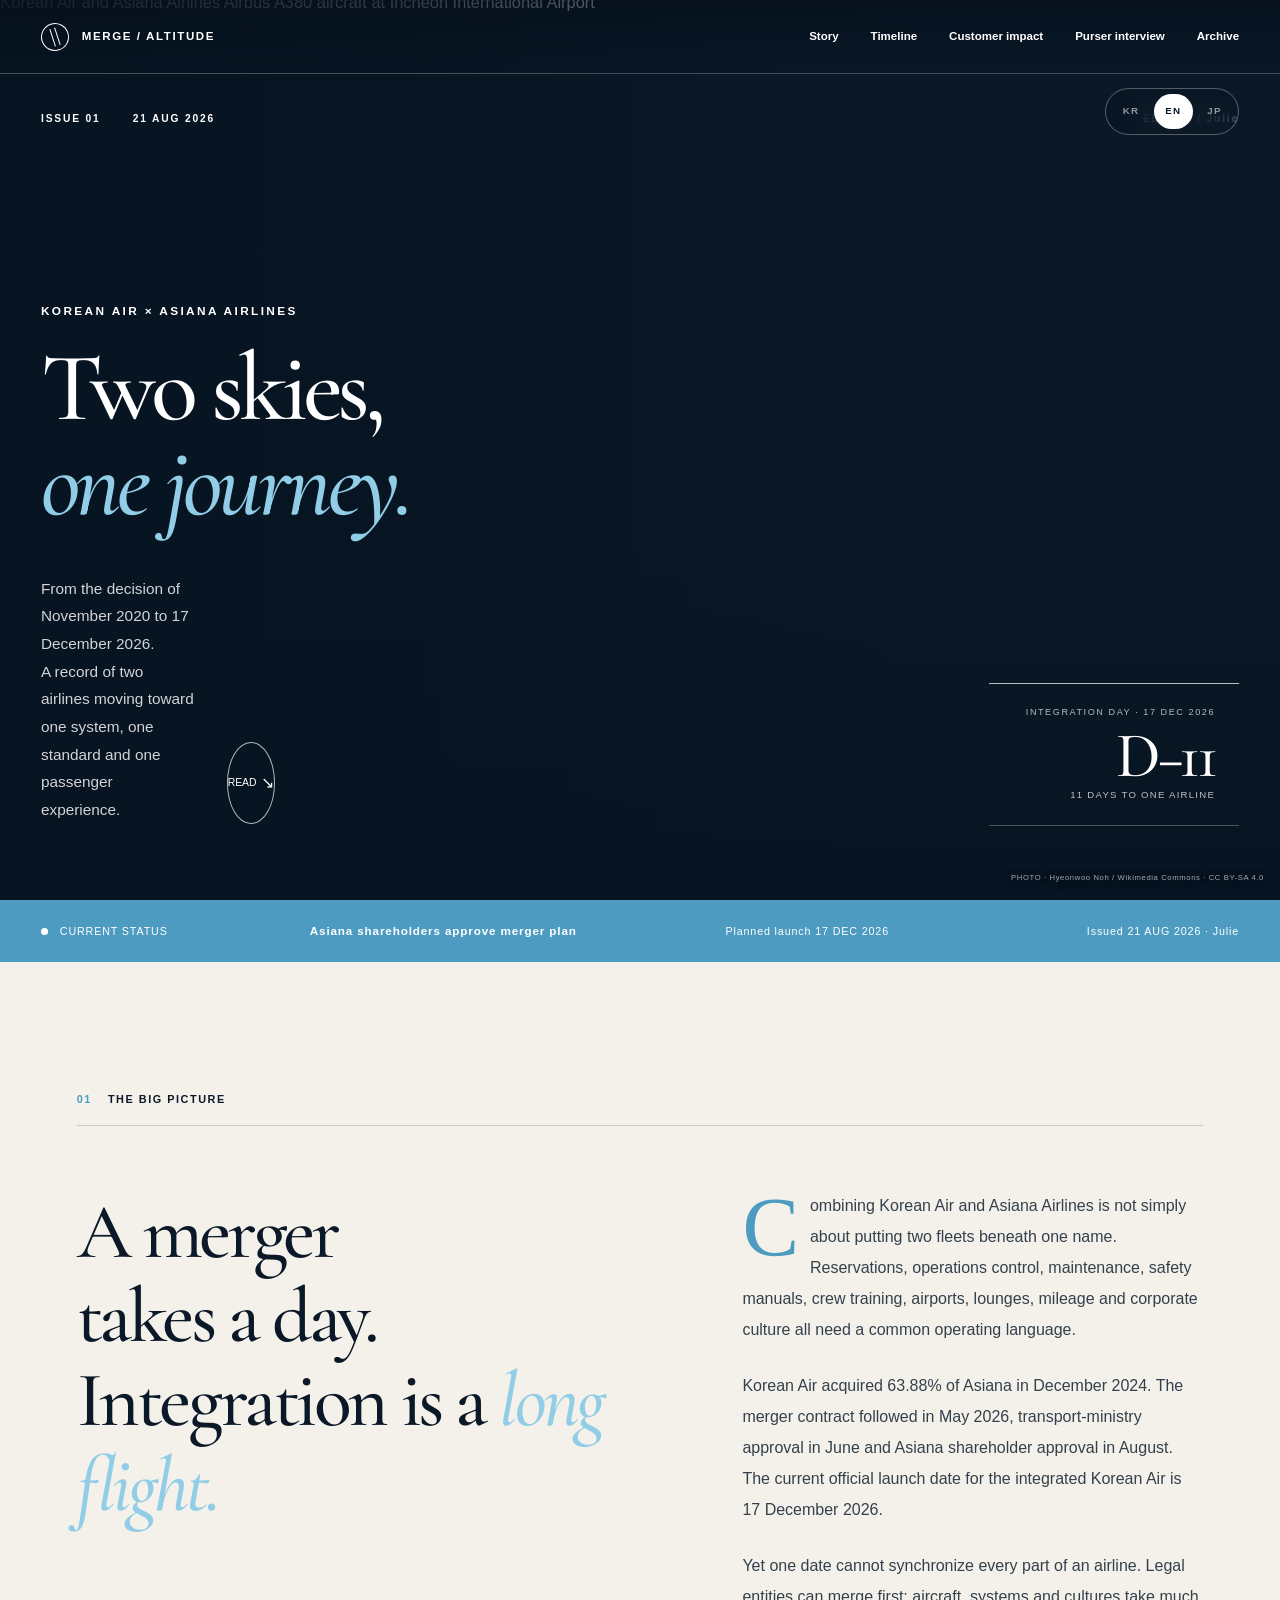
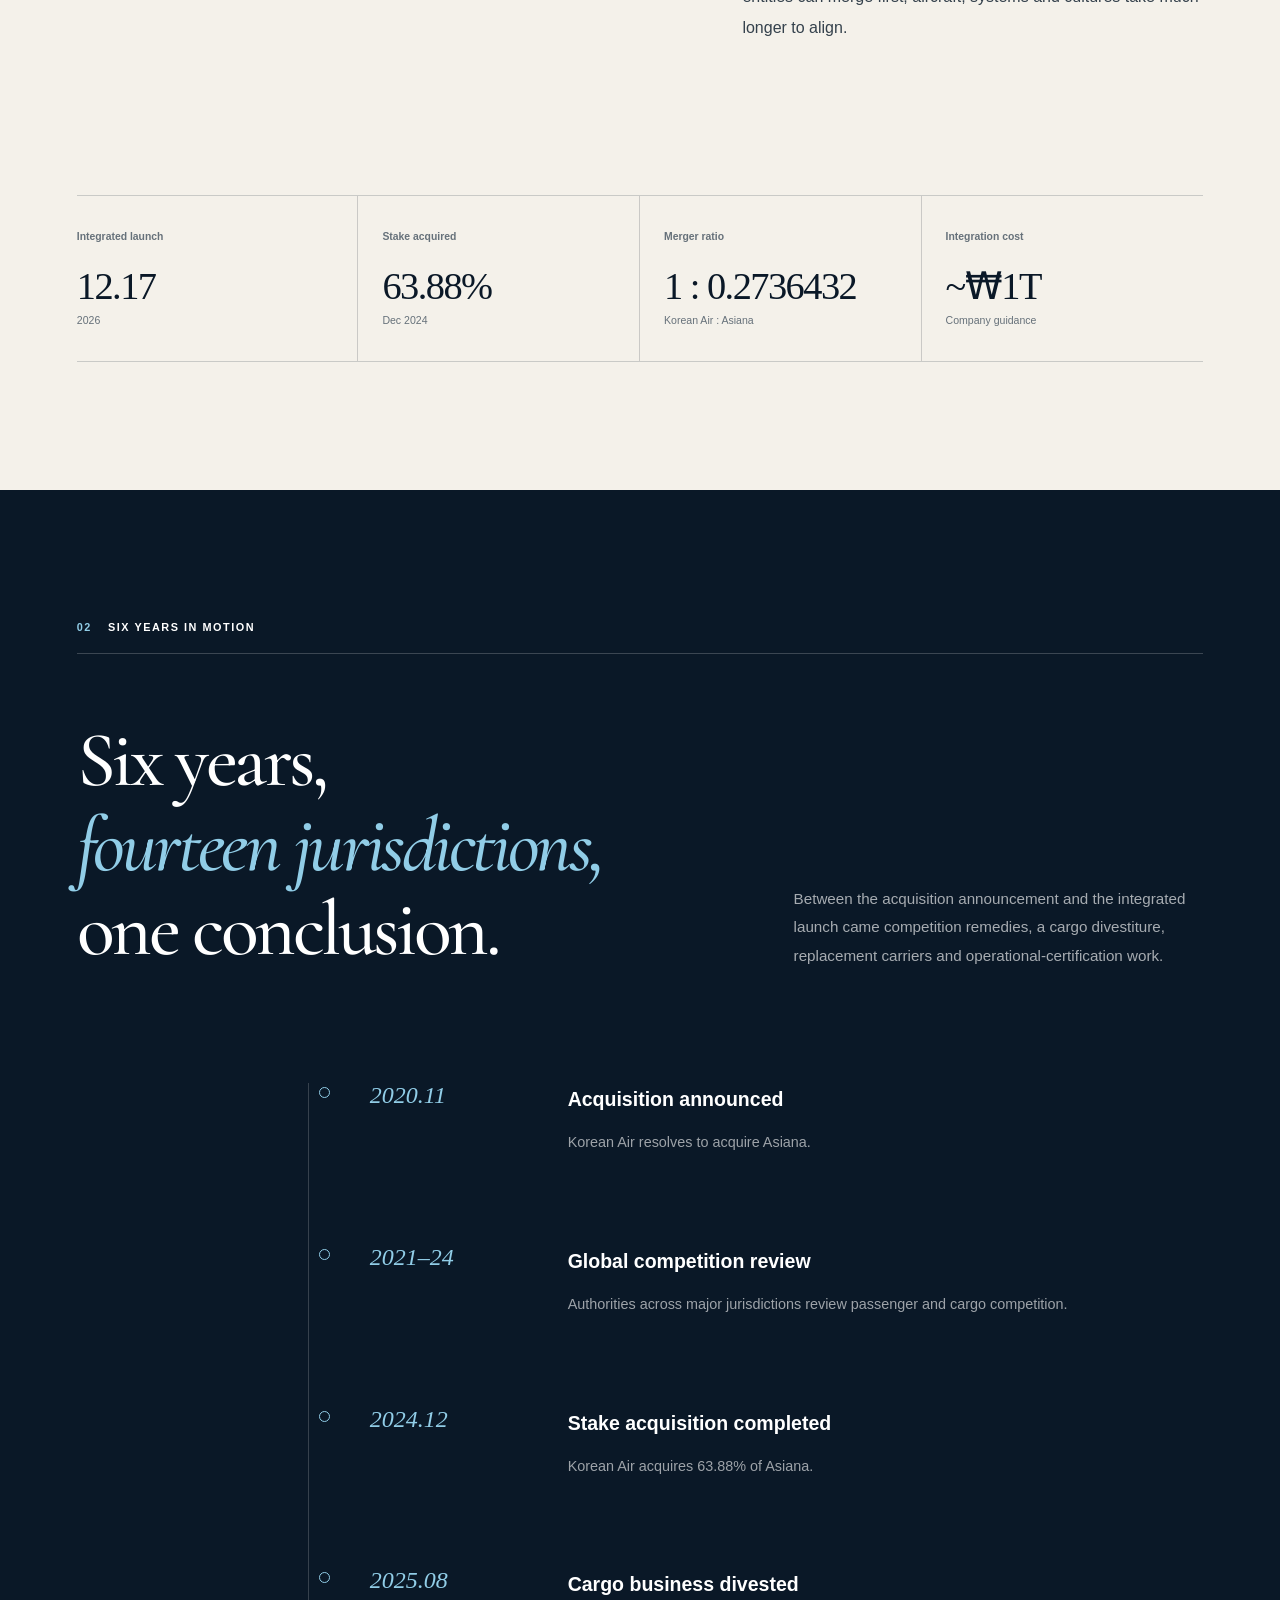
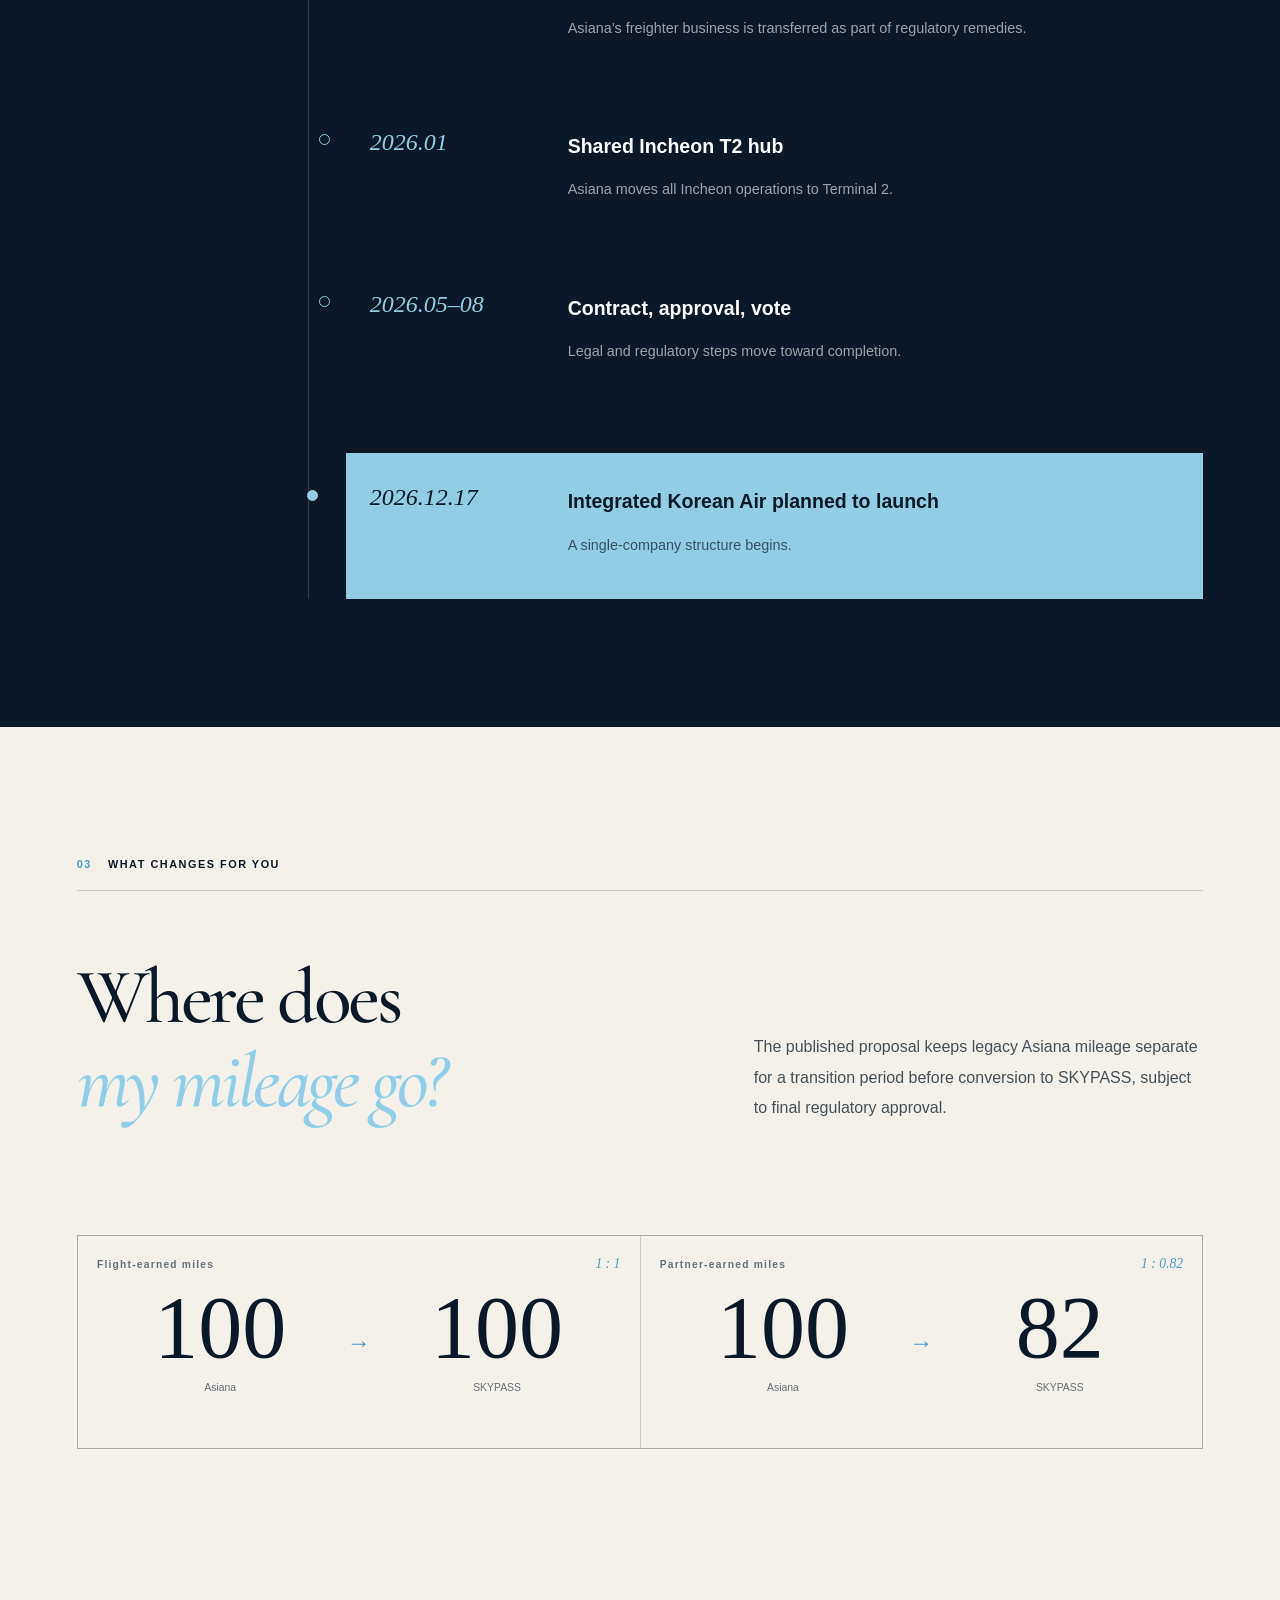
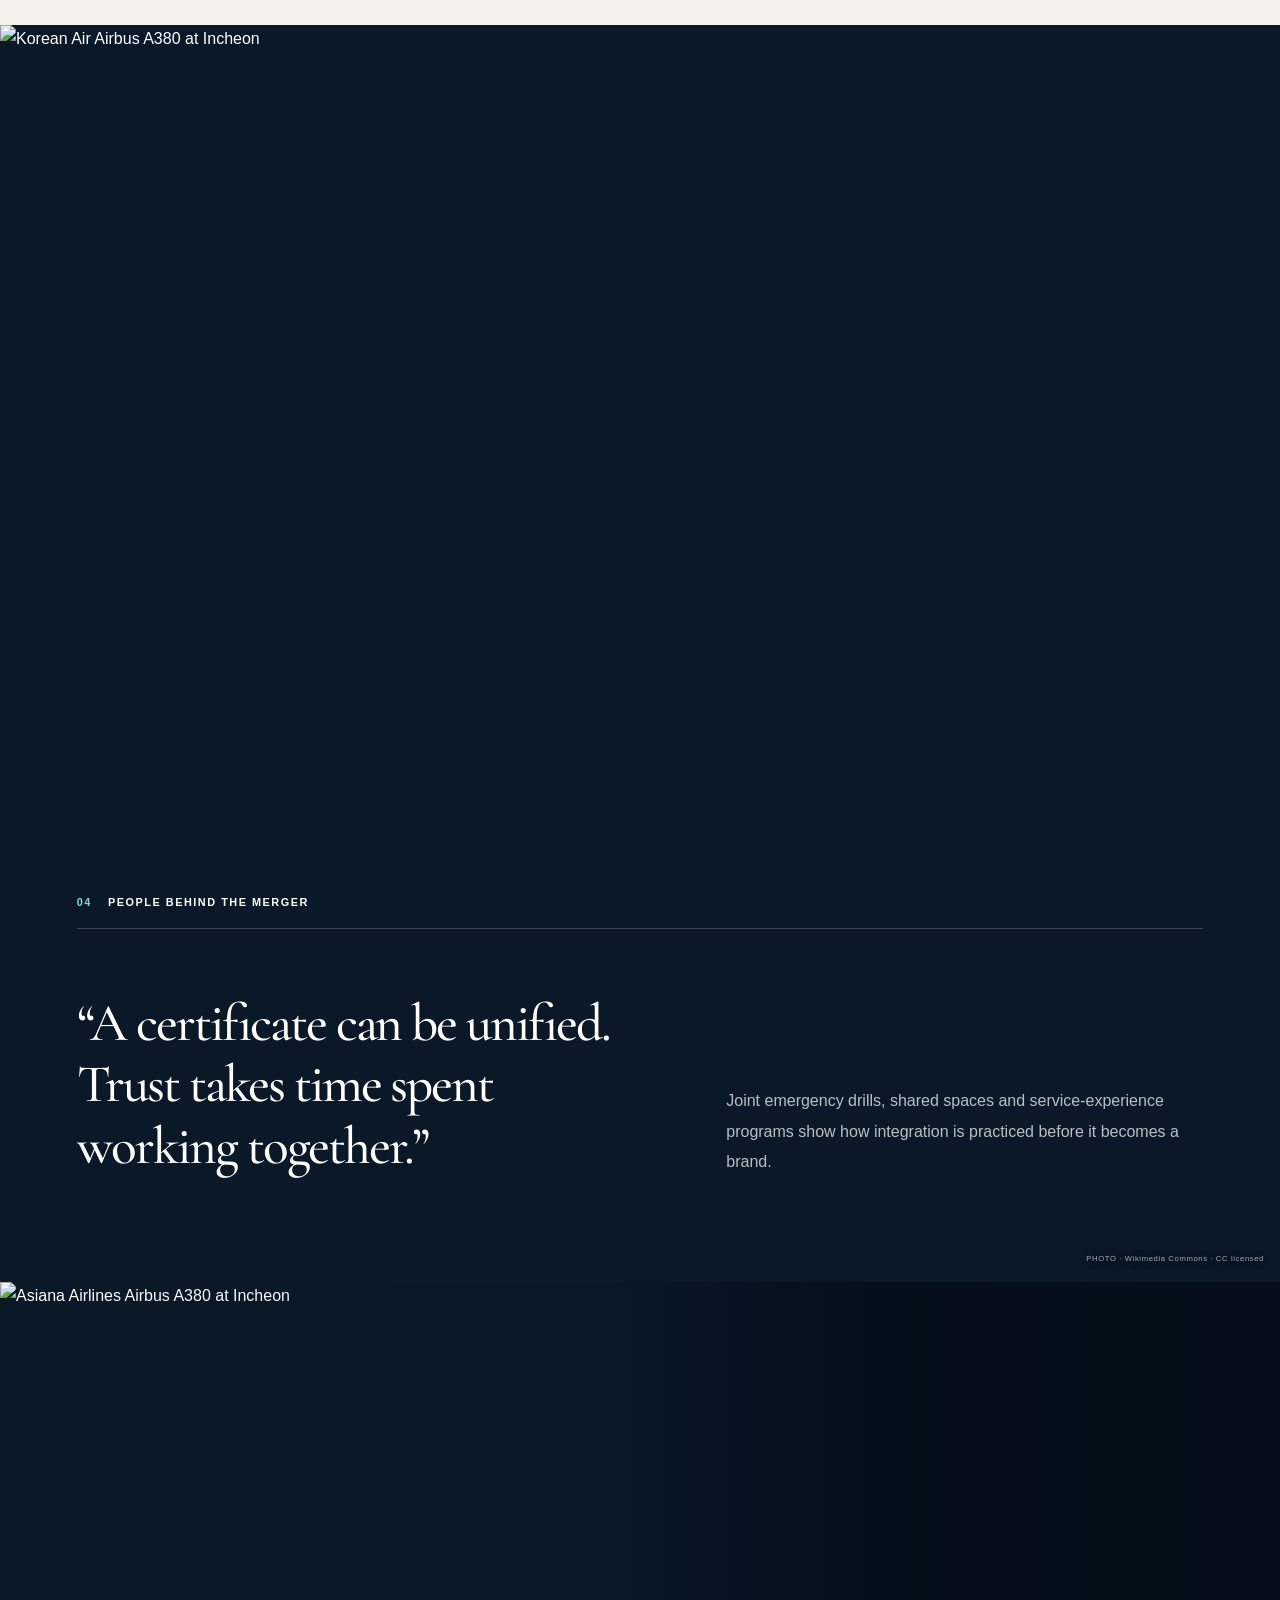
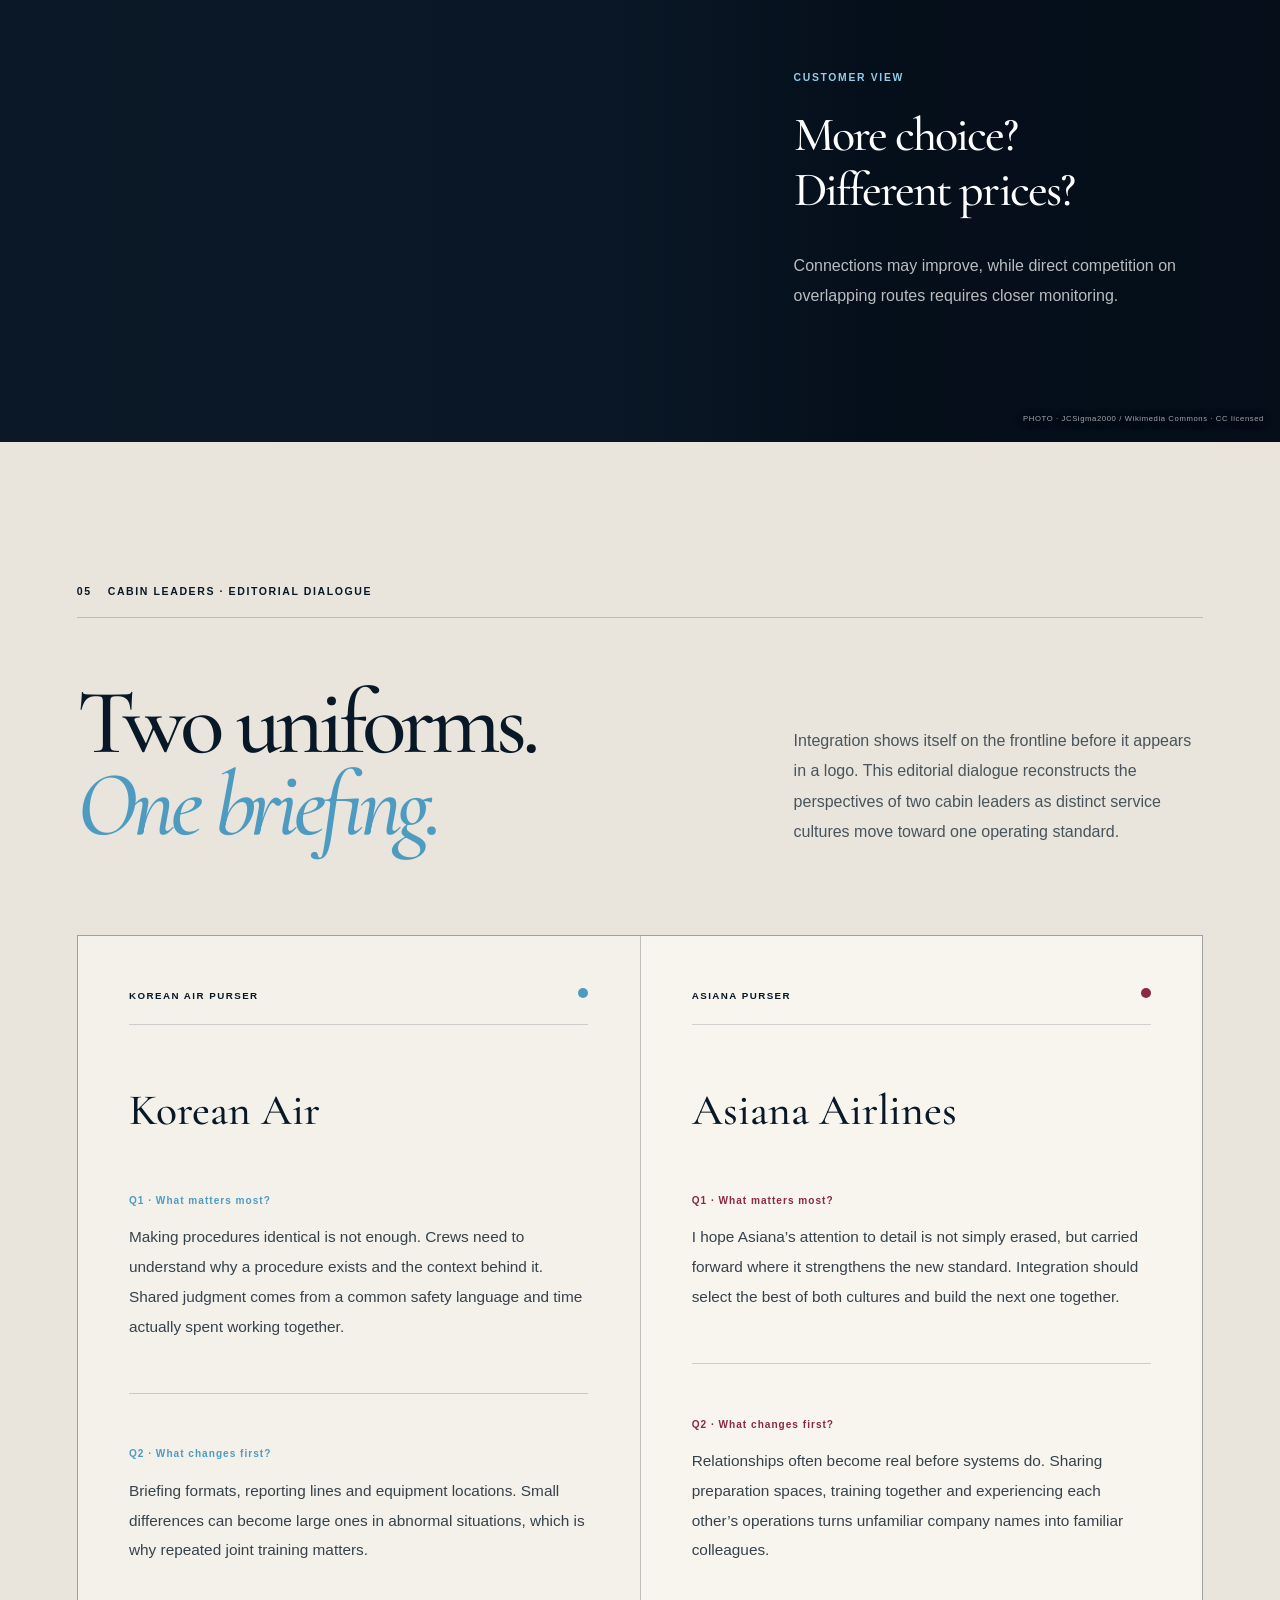
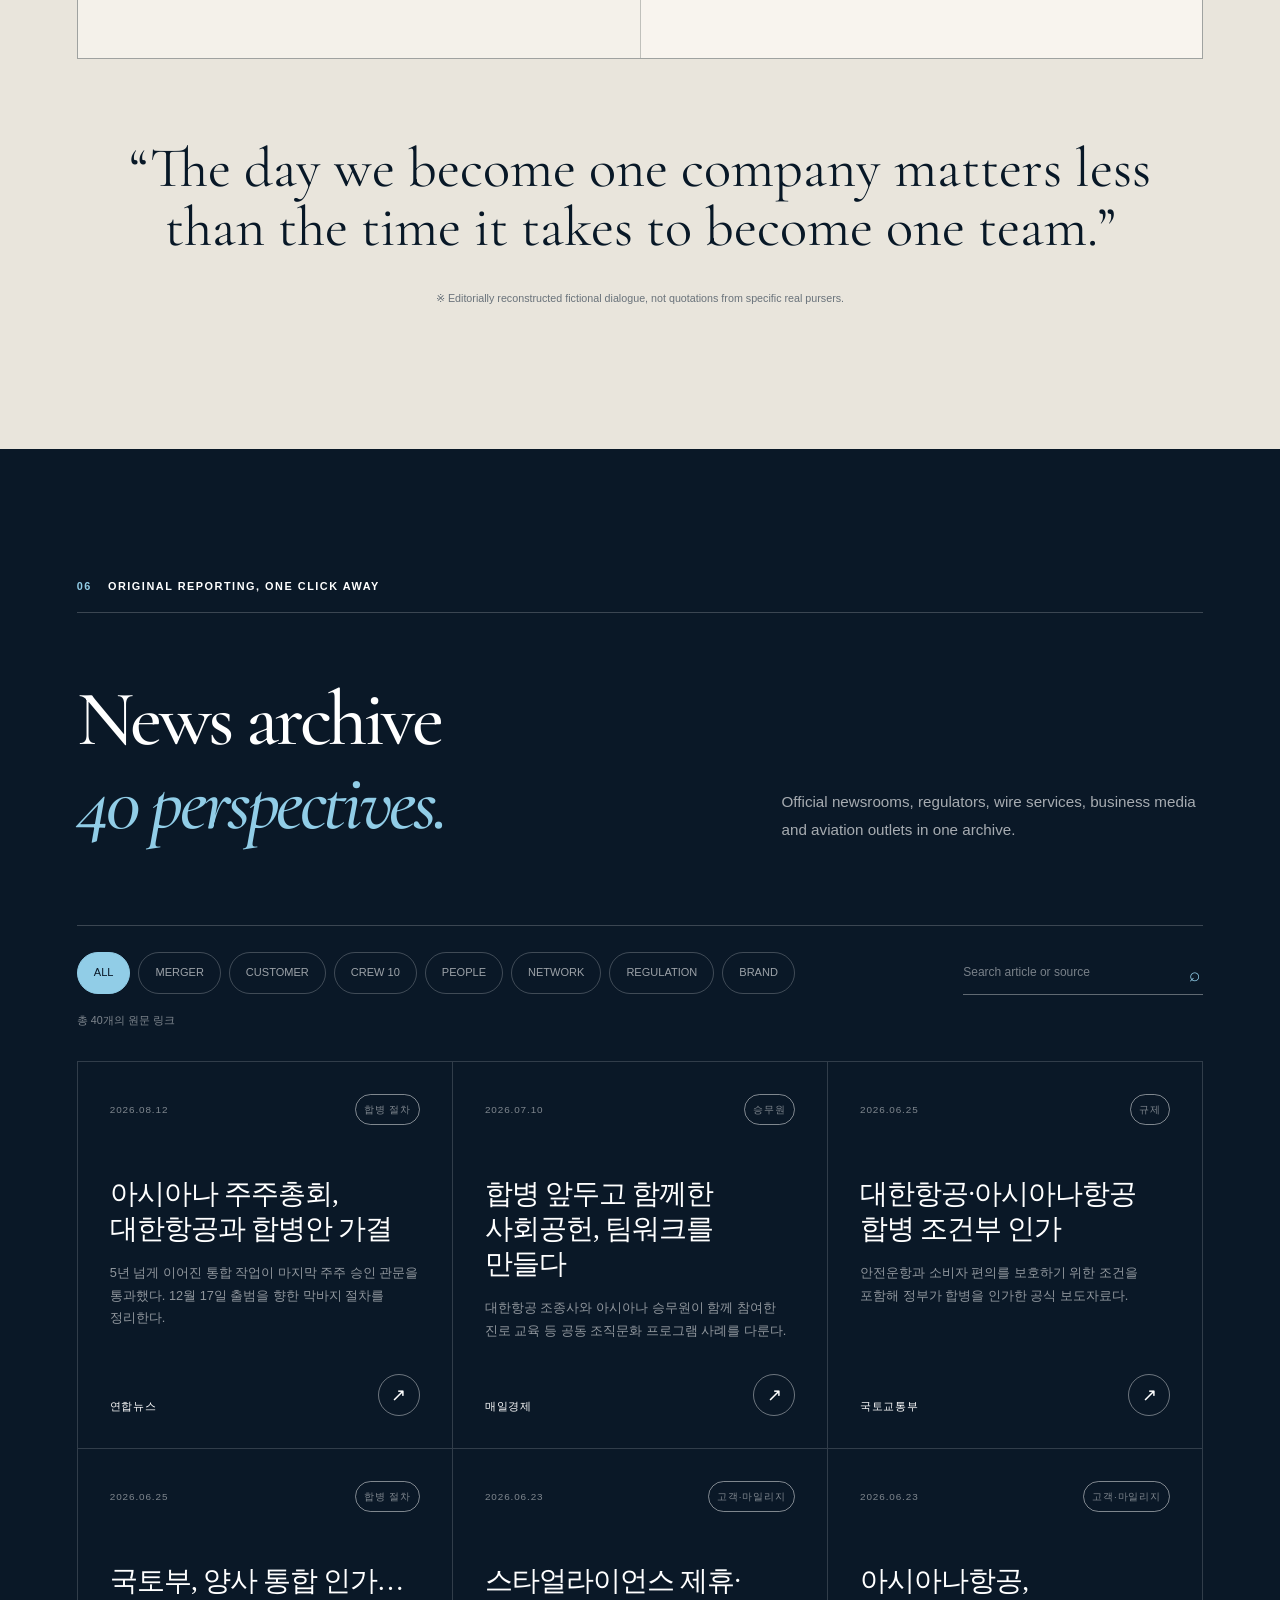
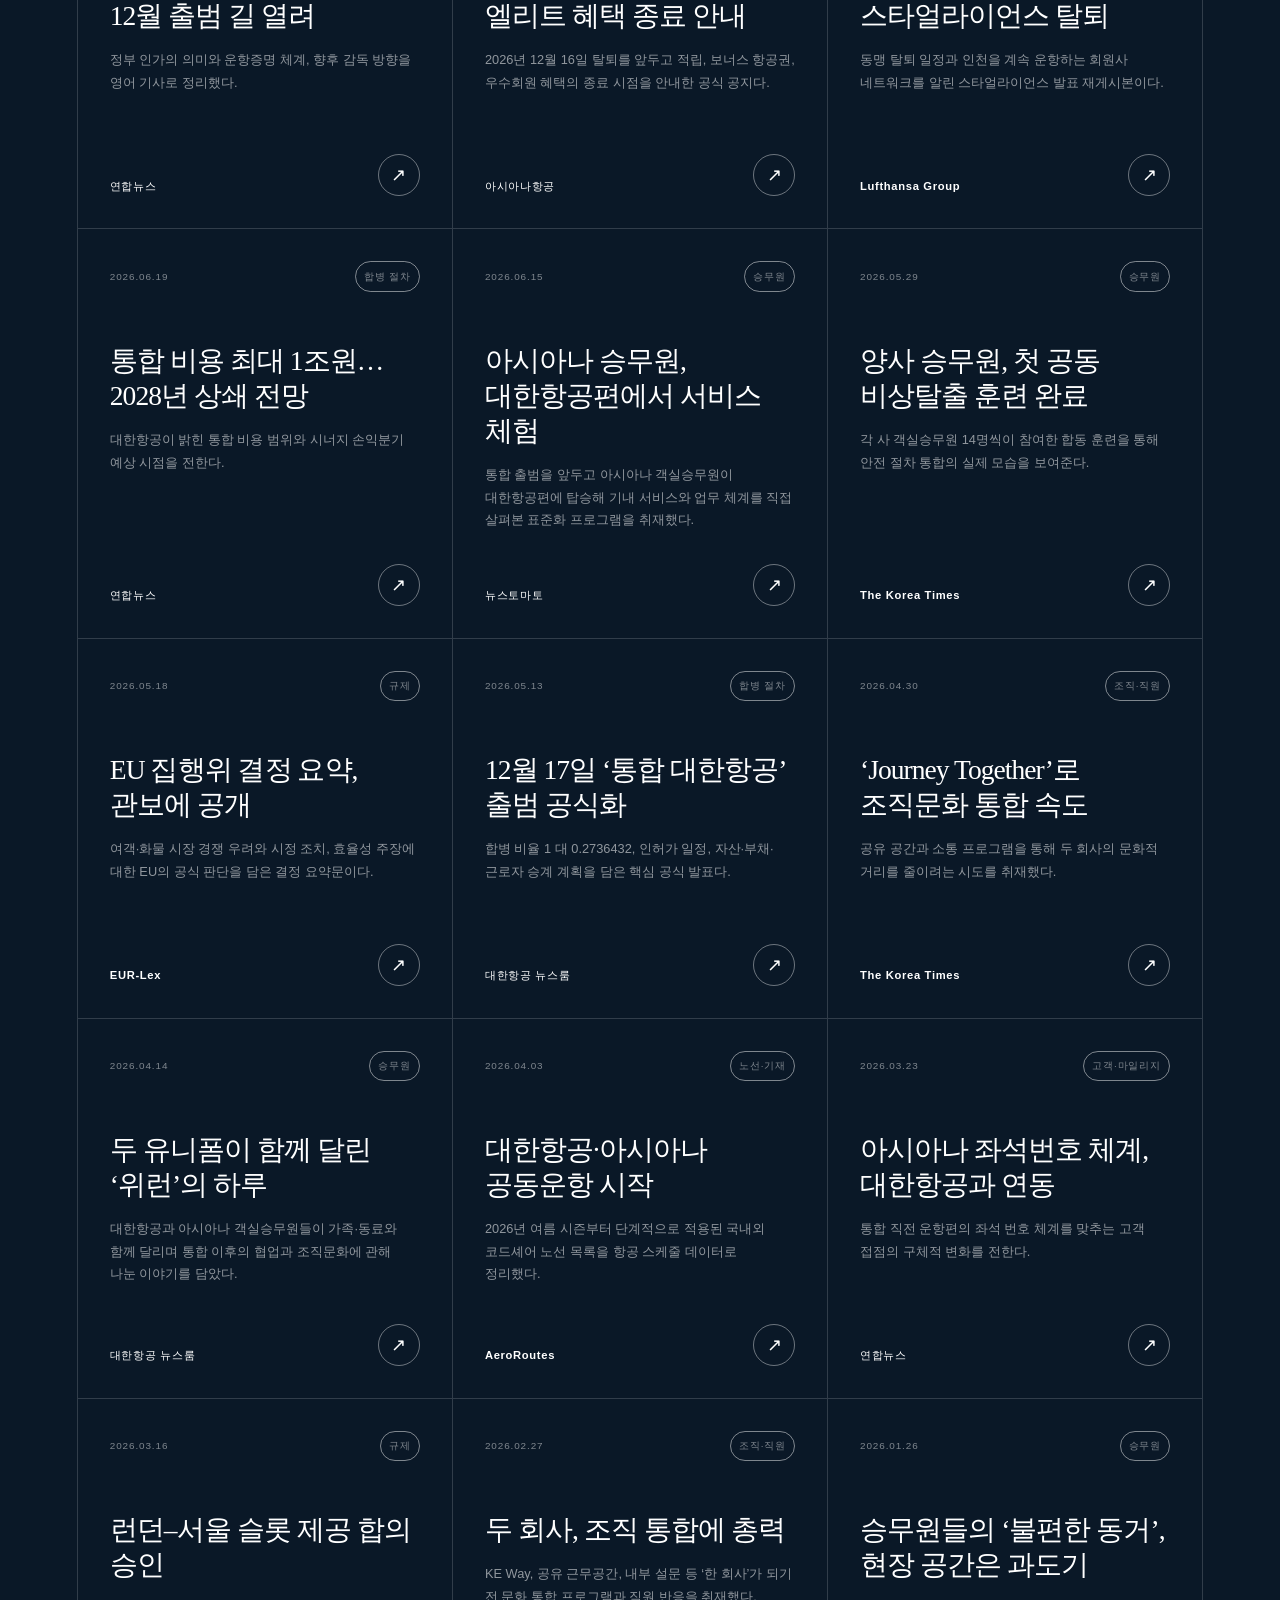
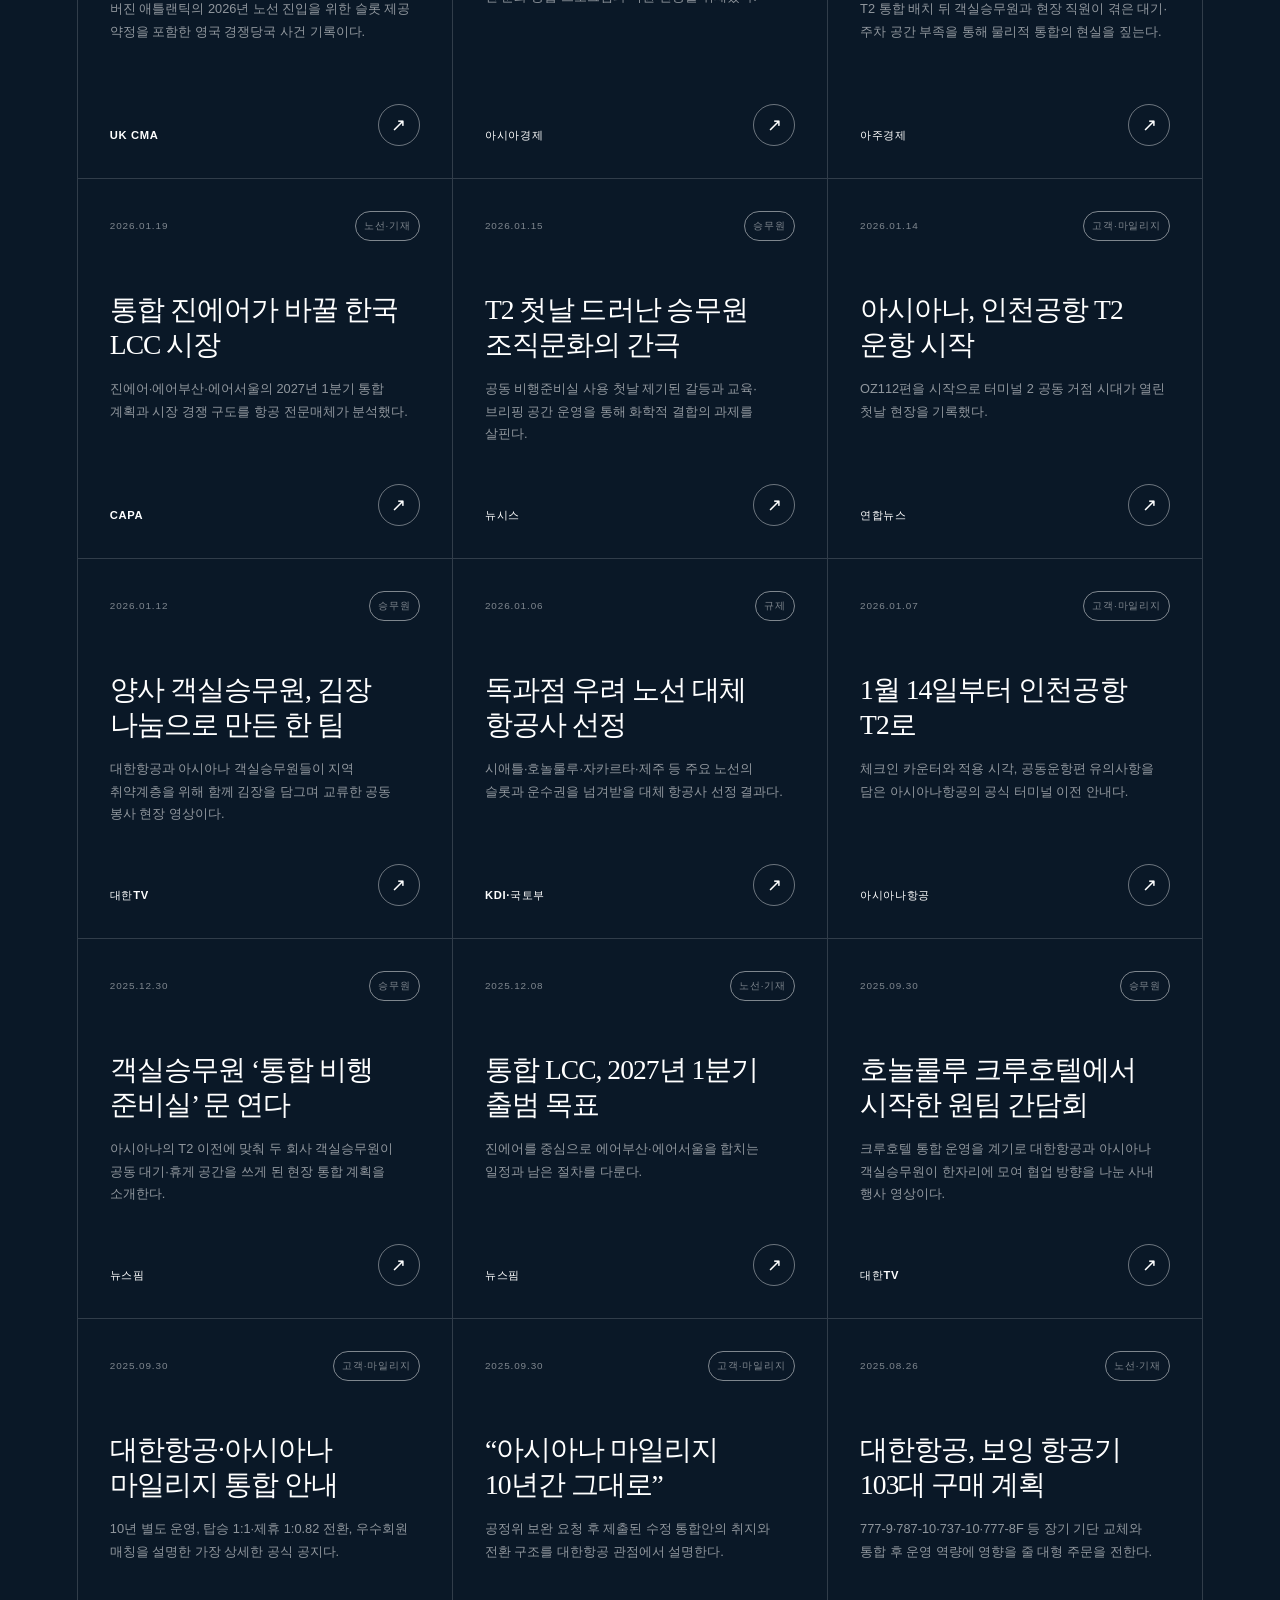
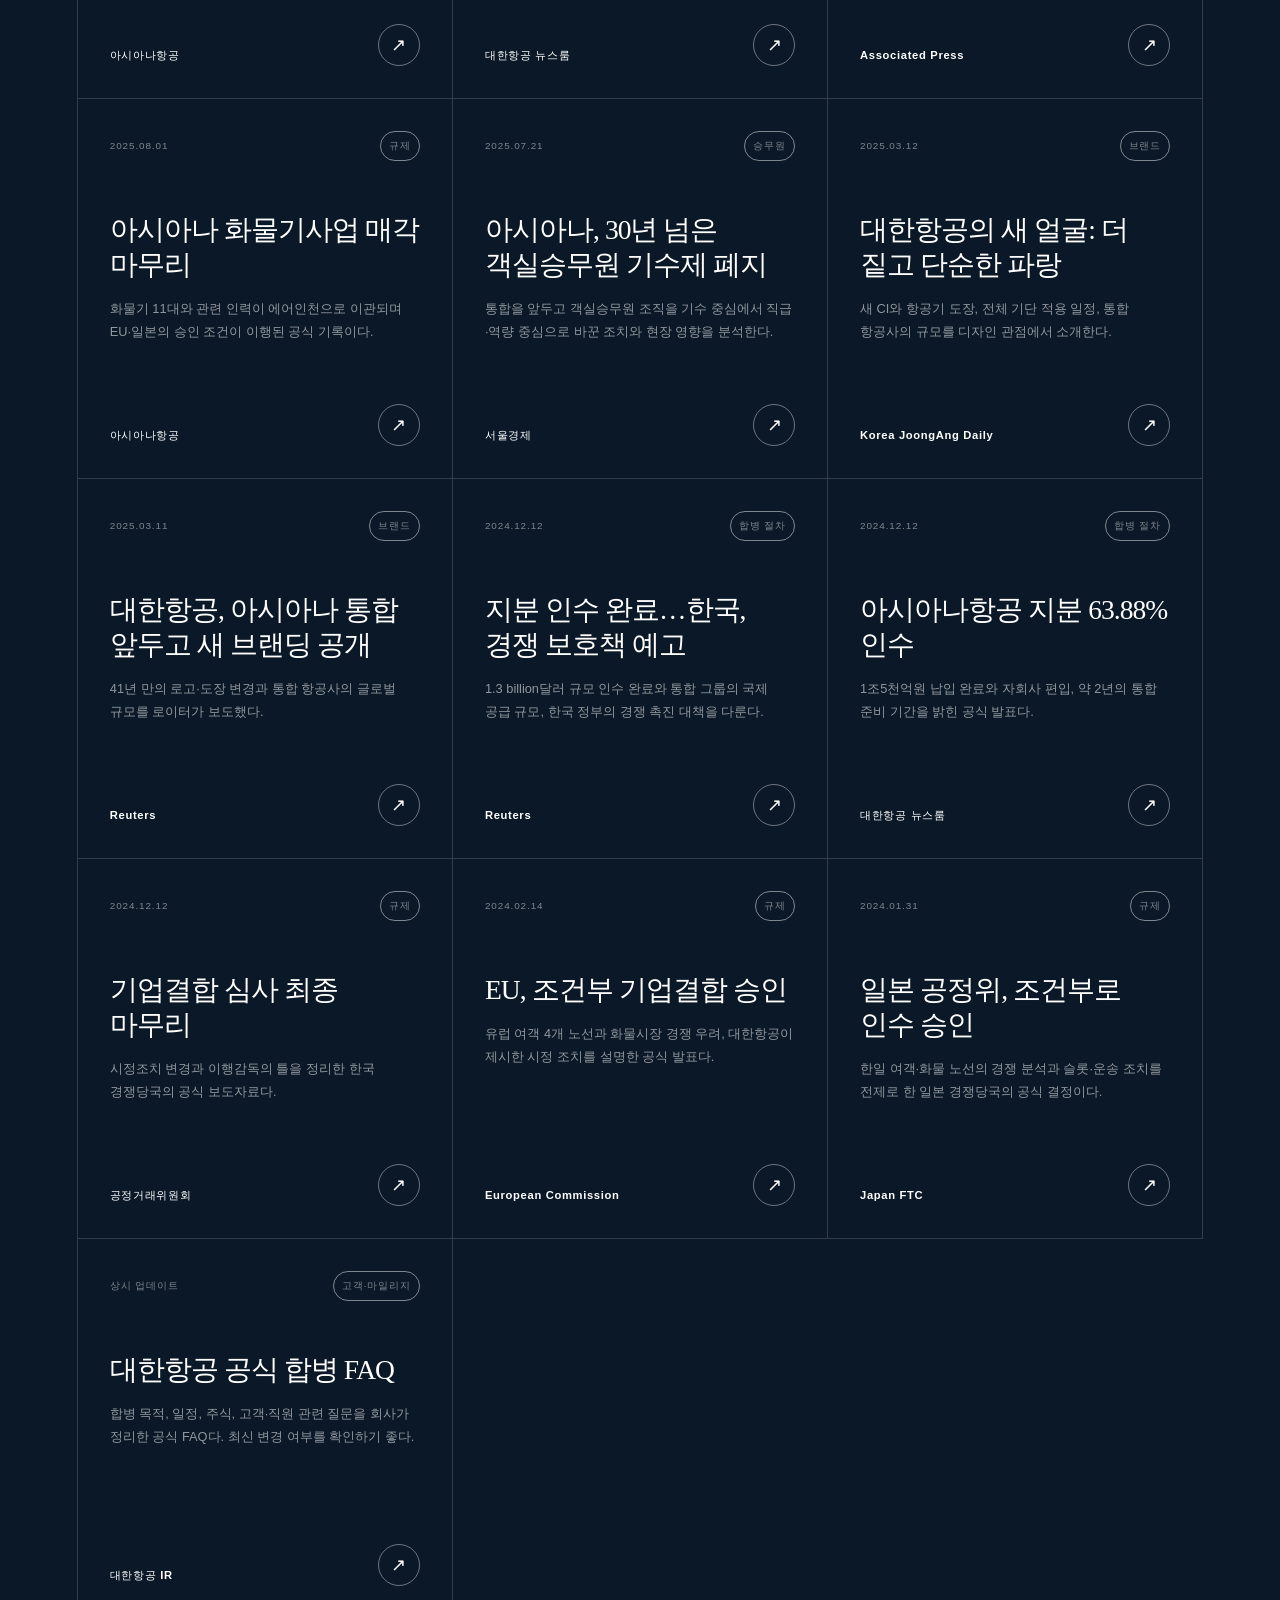
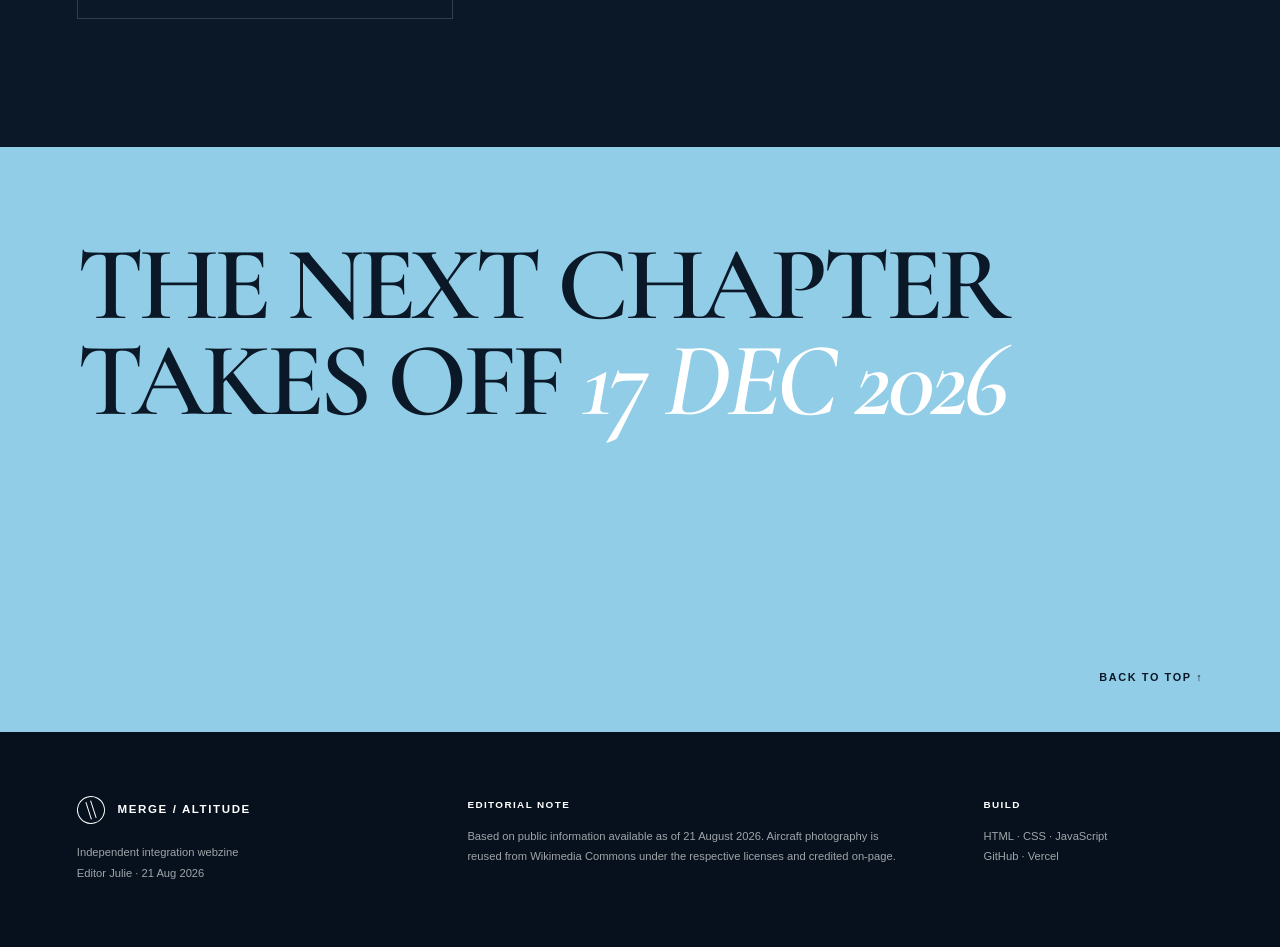
==== commit d80c3a7d: "Align English edition with restored editorial design" ====
--- a/en.html
+++ b/en.html
@@ -1,102 +1,2 @@
 <!doctype html>
-<html lang="en">
-<head>
-  <meta charset="utf-8">
-  <meta name="viewport" content="width=device-width, initial-scale=1">
-  <meta name="theme-color" content="#0a1827">
-  <meta name="description" content="An independent editorial webzine tracing the Korean Air–Asiana Airlines integration: timeline, brand, network, mileage, customer impact and original reporting.">
-  <meta property="og:type" content="website">
-  <meta property="og:locale" content="en_US">
-  <meta property="og:title" content="Two Skies, One Journey — Korean Air × Asiana Integration Webzine">
-  <meta property="og:description" content="A six-year record leading to the planned integrated airline launch on 17 December 2026.">
-  <meta property="og:image" content="assets/images/hero-convergence.webp">
-  <title>Two Skies, One Journey | Korean Air × Asiana Integration Webzine</title>
-  <link rel="stylesheet" href="assets/styles.css">
-  <style>
-    .lang-switch{position:fixed;z-index:140;right:3.2vw;top:88px;display:flex;align-items:center;gap:.2rem;padding:.28rem;background:rgba(10,24,39,.5);border:1px solid rgba(255,255,255,.3);backdrop-filter:blur(12px);border-radius:999px;color:#fff;font:700 .62rem/1 var(--sans);letter-spacing:.12em}.lang-switch a{padding:.58rem .75rem;border-radius:999px;opacity:.62}.lang-switch a.active{background:#fff;color:var(--ink);opacity:1}.countdown-panel{position:absolute;right:3.2vw;bottom:8.2vh;text-align:right;z-index:2}.countdown-panel small{display:block;font-size:.6rem;letter-spacing:.18em;opacity:.7}.countdown-panel strong{display:block;margin-top:.2rem;font:400 clamp(2.4rem,5vw,5.4rem)/.9 var(--serif);letter-spacing:-.06em}.countdown-panel span{display:block;margin-top:.55rem;font-size:.64rem;letter-spacing:.13em;opacity:.72}.hero-deck{padding-right:min(28vw,340px)}@media(max-width:900px){.lang-switch{top:78px;right:4vw}.countdown-panel{right:auto;left:4vw;bottom:2rem;text-align:left}.hero-deck{padding-right:0;padding-bottom:7rem}}
-  </style>
-  <script type="application/ld+json">{"@context":"https://schema.org","@type":"Article","headline":"Two Skies, One Journey","description":"An independent editorial webzine about the Korean Air and Asiana Airlines integration","datePublished":"2026-08-21","dateModified":"2026-08-21","author":{"@type":"Person","name":"Julie"},"inLanguage":"en-US","isAccessibleForFree":true}</script>
-</head>
-<body>
-  <a class="skip-link" href="#main">Skip to main content</a>
-  <div class="lang-switch" aria-label="Language"><a href="/">KR</a><a class="active" href="/en.html">EN</a></div>
-
-  <header class="site-header" id="top">
-    <a class="masthead" href="#top" aria-label="Back to the beginning"><span class="masthead-mark" aria-hidden="true"><i></i><i></i></span><span>MERGE / ALTITUDE</span></a>
-    <nav class="desktop-nav" aria-label="Primary navigation"><a href="#story">Story</a><a href="#timeline">Timeline</a><a href="#impact">Customer impact</a><a href="#newsroom">News archive</a></nav>
-    <button class="menu-button" type="button" aria-expanded="false" aria-controls="mobile-nav"><span>MENU</span><i></i></button>
-    <nav class="mobile-nav" id="mobile-nav" aria-label="Mobile navigation" hidden><a href="#story">Story</a><a href="#timeline">Timeline</a><a href="#impact">Customer impact</a><a href="#newsroom">News archive</a></nav>
-  </header>
-
-  <main id="main">
-    <section class="hero" aria-labelledby="hero-title">
-      <img class="hero-image" src="assets/images/hero-convergence.webp" alt="Editorial image of two symbolic aircraft flying in the same direction above the clouds" width="1440" height="960" fetchpriority="high">
-      <div class="hero-shade"></div>
-      <div class="hero-topline reveal"><span>ISSUE 01</span><span>21 AUG 2026</span><span>EDITOR / Julie</span></div>
-      <div class="hero-copy"><p class="eyebrow reveal">KOREAN AIR × ASIANA AIRLINES</p><h1 id="hero-title" class="reveal">Two skies,<br><em>one journey.</em></h1><div class="hero-deck reveal"><p>From the decision of November 2020 to 17 December 2026.<br>A 2,222-day record of two airlines moving toward one system and one passenger experience.</p><a class="round-link" href="#story" aria-label="Start reading"><span>READ</span><b>↘</b></a></div></div>
-      <div class="countdown-panel reveal"><small>INTEGRATION DAY · 17 DEC 2026</small><strong id="dday">D−118</strong><span id="days-copy">118 DAYS TO ONE AIRLINE</span></div>
-      <p class="visual-note">EDITORIAL VISUAL · NOT AN ACTUAL AIRLINE PHOTOGRAPH</p>
-    </section>
-
-    <aside class="status-bar" aria-label="Current integration status"><p><span class="pulse" aria-hidden="true"></span> CURRENT STATUS</p><strong>Asiana shareholders approve merger plan</strong><p>Planned integrated launch <time datetime="2026-12-17">17 DEC 2026</time></p><p>Issue date <time datetime="2026-08-21">21 AUG 2026</time> · Editor Julie</p></aside>
-
-    <section class="opening section-pad" id="story">
-      <div class="section-kicker reveal"><span>01</span> THE BIG PICTURE</div>
-      <div class="opening-grid"><h2 class="display-title reveal">A merger takes a day.<br>Integration is a <em>long flight.</em></h2><div class="opening-copy reveal"><p class="dropcap">Bringing Korean Air and Asiana Airlines together is not simply a matter of placing two fleets under one name. Reservations, ticketing, operations control, maintenance, safety manuals, crew training, airport flows, lounges, mileage and corporate culture all have to be rewritten into a single operating language.</p><p>In December 2024, Korean Air acquired a 63.88% stake in Asiana Airlines, making the companies parent and subsidiary. The merger agreement was approved in May 2026, followed by conditional government approval in June and approval at Asiana’s extraordinary shareholders’ meeting in August. If the schedule holds, Asiana’s corporate entity and brand will be absorbed into Korean Air on 17 December.</p><p>Yet one date on a calendar does not mean every change happens at once. Legal signatures come first; aircraft repainting takes years. Alliance membership can change overnight, while mileage programs can require a decade-long transition. This webzine places those different clocks on one map.</p></div></div>
-      <div class="fact-ribbon reveal" aria-label="Key figures"><article><small>Integrated launch planned</small><strong>12.17</strong><p>2026</p></article><article><small>Stake acquired</small><strong>63.88%</strong><p>December 2024</p></article><article><small>Merger ratio</small><strong>1 : 0.2736432</strong><p>Korean Air : Asiana</p></article><article><small>Estimated integration cost</small><strong>~₩1T</strong><p>Company guidance</p></article></div>
-    </section>
-
-    <section class="chapter dark-section" id="timeline"><div class="section-pad"><div class="section-kicker light reveal"><span>02</span> SIX YEARS IN MOTION</div><div class="timeline-heading"><h2 class="display-title reveal">Six years,<br><em>fourteen jurisdictions,</em><br>one conclusion.</h2><p class="reveal">Between the acquisition announcement and the planned launch of the integrated airline came remedies from competition authorities around the world, a cargo-business sale, replacement carriers on overlapping routes and changes to operational certification.</p></div><ol class="timeline">
-      <li class="reveal"><time>2020.11</time><div><strong>Acquisition announced</strong><p>Korean Air resolved to acquire Asiana Airlines and signed a share subscription agreement, beginning a major restructuring of Korea’s aviation sector during the pandemic.</p></div></li>
-      <li class="reveal"><time>2021.01</time><div><strong>Competition filings begin</strong><p>Reviews started in Korea and other major jurisdictions, with authorities examining reduced competition in both passenger and cargo markets.</p></div></li>
-      <li class="reveal"><time>2022.02</time><div><strong>KFTC grants conditional approval</strong><p>Structural and behavioral remedies were imposed, including slot and traffic-right transfers and monitoring of fares, capacity and service.</p></div></li>
-      <li class="reveal"><time>2023.03</time><div><strong>UK approval</strong><p>Remedies were accepted to support Virgin Atlantic’s entry on the London–Seoul route. Slot arrangements were further formalized in 2026.</p></div></li>
-      <li class="reveal"><time>2024.01–02</time><div><strong>Japan and EU approvals</strong><p>Japan required remedies on selected passenger and cargo routes; the EU required replacement competition on four European passenger routes and divestiture of Asiana’s cargo business.</p></div></li>
-      <li class="reveal"><time>2024.12</time><div><strong>Stake acquisition completed</strong><p>After the U.S. process concluded, Korean Air acquired 63.88% of Asiana. Asiana continued operating independently as a subsidiary during the transition period.</p></div></li>
-      <li class="reveal"><time>2025.08</time><div><strong>Cargo business divested</strong><p>Asiana’s cargo operation and 11 freighters were transferred to Air Incheon, now Air Zeta, implementing a key condition of the EU and Japan approvals.</p></div></li>
-      <li class="reveal"><time>2026.01</time><div><strong>Shared Incheon T2 hub</strong><p>All Asiana flights moved to Terminal 2, delivering one of the first visible signs of physical integration for passengers.</p></div></li>
-      <li class="reveal"><time>2026.05–08</time><div><strong>Merger contract, approval and vote</strong><p>The merger contract was approved in May, conditionally authorized by the transport ministry in June and approved by Asiana shareholders in August.</p></div></li>
-      <li class="future reveal"><time>2026.12.17</time><div><strong>Integrated Korean Air planned to launch</strong><p>Asiana is scheduled to leave Star Alliance at 23:59 the previous day and move into a single-company, SkyTeam-centered structure under Korean Air the following day.</p></div></li>
-      </ol></div></section>
-
-    <section class="brand section-pad" id="brand"><div class="section-kicker reveal"><span>03</span> IDENTITY, REWRITTEN</div><div class="brand-grid"><div class="brand-sticky reveal"><p class="superword" aria-hidden="true">ONE</p><h2>More than sharing a logo,<br>it is about keeping the same promise.</h2></div><div class="brand-copy"><article class="reveal"><span>VISUAL</span><h3>A new face after 41 years</h3><p>In 2025, Korean Air unveiled a simplified taegeuk motif, a deep-navy wordmark and a metallic sky-blue fuselage. The identity will become the face of the integrated airline, while repainting the full fleet will unfold gradually over several years.</p></article><article class="reveal"><span>SERVICE</span><h3>A brand is the sum of every touchpoint</h3><p>New menus, premium economy, expanded lounges at Incheon T2 and revised check-in flows are changes passengers can feel before a logo changes. The success of the integrated brand will depend on reducing inconsistencies from the booking screen to baggage claim.</p></article><article class="reveal"><span>MEMORY</span><h3>After the name Asiana</h3><p>Since its 1988 launch, Asiana built a generation of travel memories through its multicolor wing, service language and Star Alliance network. The end of a brand should be treated not as deletion, but as an archive project asking what deserves to be preserved and carried into the new standard.</p></article></div></div></section>
-
-    <section class="network dark-section" id="network"><div class="network-visual" aria-hidden="true"><svg viewBox="0 0 1000 520" role="img"><defs><linearGradient id="route" x1="0" x2="1"><stop stop-color="#91cde7"/><stop offset="1" stop-color="#d5aa70"/></linearGradient></defs><g class="map-dots" fill="#fff"><circle cx="500" cy="260" r="7"/><circle cx="166" cy="170" r="3"/><circle cx="248" cy="116" r="3"/><circle cx="351" cy="322" r="3"/><circle cx="681" cy="112" r="3"/><circle cx="792" cy="189" r="3"/><circle cx="865" cy="338" r="3"/><circle cx="604" cy="406" r="3"/><circle cx="120" cy="365" r="3"/></g><g class="routes" fill="none" stroke="url(#route)"><path d="M500 260 Q330 55 166 170"/><path d="M500 260 Q380 55 248 116"/><path d="M500 260 Q320 300 351 322"/><path d="M500 260 Q610 48 681 112"/><path d="M500 260 Q710 70 792 189"/><path d="M500 260 Q780 210 865 338"/><path d="M500 260 Q650 360 604 406"/><path d="M500 260 Q260 450 120 365"/></g><circle class="hub-ring" cx="500" cy="260" r="24" fill="none" stroke="#91cde7"/></svg></div><div class="section-pad network-content"><div class="section-kicker light reveal"><span>04</span> NETWORK & FLEET</div><h2 class="display-title reveal">A larger network,<br><em>with less duplication.</em></h2><div class="network-columns"><div class="reveal"><h3>Network</h3><p>From spring 2026, the airlines began codesharing on selected domestic and international routes, including Paris, Sydney and Barcelona. After integration there is more room to redistribute overlapping timings and strengthen connections, while replacement carriers on regulated routes act as a competitive safeguard.</p></div><div class="reveal"><h3>Fleet</h3><p>A large fleet made up of different manufacturers, subtypes and cabin layouts cannot be standardized overnight. Orders for more than 100 next-generation Boeing aircraft point to the long-term direction, but the first integration work will be felt in passenger-facing standards such as seat numbering and service procedures.</p></div><div class="reveal"><h3>LCC</h3><p>Jin Air, Air Busan and Air Seoul are expected to be reorganized into a separate integrated Jin Air, currently targeted for the first quarter of 2027. Scale and a broader regional-airport network come with new questions about Busan identity, brand diversity and competition.</p></div></div></div></section>
-
-    <section class="mileage section-pad" id="impact"><div class="section-kicker reveal"><span>05</span> WHAT CHANGES FOR YOU</div><div class="mileage-intro"><h2 class="display-title reveal">Where does<br><em>my mileage go?</em></h2><p class="reveal">The summary below reflects the integration plan disclosed in September 2025 and alliance-termination notices issued in June 2026. Mileage integration may still change depending on the final review by Korea’s competition authority, so travelers should confirm official guidance before converting balances.</p></div><div class="ratio-board reveal"><article><small>Flight-earned miles</small><div><strong>100</strong><span>Asiana</span></div><b>→</b><div><strong>100</strong><span>SKYPASS</span></div><em>1 : 1</em></article><article><small>Partner-earned miles</small><div><strong>100</strong><span>Asiana</span></div><b>→</b><div><strong>82</strong><span>SKYPASS</span></div><em>1 : 0.82</em></article></div><div class="impact-grid"><article class="impact-card reveal"><span>01</span><h3>Separate balance for 10 years</h3><p>Existing Asiana miles are proposed to remain in a separate legacy Asiana account for 10 years after integration, with original expiry dates preserved.</p></article><article class="impact-card reveal"><span>02</span><h3>Conversion by full balance</h3><p>Members may choose when to convert during the 10-year period, but a conversion request would transfer the entire remaining legacy Asiana balance at once.</p></article><article class="impact-card reveal"><span>03</span><h3>Automatic status matching</h3><p>Asiana elite tiers are proposed to map automatically to comparable SKYPASS tiers. Where a member holds both, the higher applicable status would be used.</p></article><article class="impact-card reveal"><span>04</span><h3>The alliance clock</h3><p>Star Alliance earning, redemption and elite benefits are scheduled to run through 16 December 2026. From integration day, matched tiers are expected to move to SkyTeam benefits.</p></article><article class="impact-card reveal"><span>05</span><h3>Incheon is already T2</h3><p>All Asiana arrivals and departures at Incheon have used Terminal 2 since 14 January 2026. On codeshares, always check the actual operating carrier.</p></article><article class="impact-card reveal"><span>06</span><h3>Check the operating carrier</h3><p>For travel around the merger date, verify the operating carrier, terminal, seat, baggage and lounge conditions shortly before departure rather than relying on the flight number alone.</p></article></div><div class="action-note reveal"><strong>TRAVEL CHECK</strong><p>If you travel around December: ① save screenshots of both membership numbers and balances ② review Star Alliance award itineraries ③ reconfirm operating carrier and terminal ④ make sure airline emails are enabled.</p></div></section>
-
-    <section class="people feature-image-section"><img src="assets/images/people-together.webp" alt="Editorial image of aviation workers in different uniforms walking together through an airport at dawn" width="1440" height="960" loading="lazy"><div class="feature-overlay"></div><div class="feature-copy section-pad"><div class="section-kicker light reveal"><span>06</span> PEOPLE BEHIND THE MERGER</div><blockquote class="reveal">“An operating certificate can be unified.<br>Trust can only be built through time spent working together.”</blockquote><p class="reveal">The companies have increased points of contact through joint emergency-evacuation drills, shared offices, community programs and family events. Reports on an internal survey in late 2025 said 57.4% of respondents viewed the integration positively. Yet differences in rank, pay, rostering, promotion and service culture cannot be solved by numbers alone. The “one airline” passengers encounter will ultimately be built on fairness employees can actually feel.</p></div><p class="visual-note">AI-GENERATED EDITORIAL VISUAL · PEOPLE ARE NOT ACTUAL EMPLOYEES</p></section>
-
-    <section class="archive section-pad" id="archive"><div class="section-kicker reveal"><span>07</span> BEFORE THE NAME DISAPPEARS</div><div class="archive-grid"><div class="archive-year reveal"><span>1988</span><i>—</i><span>2026</span></div><div class="archive-copy reveal"><h2>Before the name<br>Asiana disappears.</h2><p>A brand does not truly end when its logo comes down, but when people stop booking journeys under its name. Across 38 years, the multicolor wing accompanied first overseas trips, study abroad, business travel, homecomings and long nights of connection.</p><p>Integration naturally pursues efficiency, but memory is not an efficiency exercise. The cadence of a safety announcement, the color of a crew scarf, a meal tray, a paper boarding pass or an alliance lounge sign can preserve the texture of an era. What the new airline must keep is not necessarily the old name, but the way trust was built beneath it.</p><p class="archive-caption">This section is an independent editorial essay, not an employee interview or official company position.</p></div></div></section>
-
-    <section class="passenger feature-image-section"><img src="assets/images/passenger-window.webp" alt="Editorial image of a traveler looking at aircraft through a rain-streaked airport window" width="1440" height="960" loading="lazy"><div class="feature-overlay passenger-shade"></div><div class="passenger-quote reveal"><span>CUSTOMER VIEW</span><blockquote>Will choice expand?<br>Will prices change?</blockquote><p>Connections and schedules may improve. On routes where a direct competitor disappears, however, monitoring fares and service becomes even more important.</p></div><p class="visual-note">AI-GENERATED EDITORIAL VISUAL · NOT A DOCUMENTARY PHOTOGRAPH</p></section>
-
-    <section class="regulation section-pad" id="regulation"><div class="section-kicker reveal"><span>08</span> THE GUARDRAILS</div><div class="regulation-heading"><h2 class="display-title reveal">Another word<br>for approval: <em>conditions.</em></h2><p class="reveal">A major-airline combination can increase connectivity and scale, but it can also remove competitors. That is why approvals around the world came not as a simple yes, but as bundles of route-specific obligations.</p></div><div class="regulation-grid"><article class="reveal"><span>EU</span><h3>Four European routes + cargo</h3><p>Assets had to be made available so replacement carriers could enter Paris, Frankfurt, Rome and Barcelona, while Asiana’s freighter business had to be sold to a qualified buyer.</p></article><article class="reveal"><span>UK</span><h3>London–Seoul slots</h3><p>A commitment to provide Heathrow slots for Virgin Atlantic’s London–Seoul entry was accepted, with the UK CMA approving a more detailed slot agreement in March 2026.</p></article><article class="reveal"><span>JAPAN</span><h3>Competition on Japan routes</h3><p>The transaction was approved subject to slot transfers on selected Korea–Japan passenger routes and cargo remedies. Completion of the cargo divestiture was a core part of implementation.</p></article><article class="reveal"><span>KOREA</span><h3>Monitoring 34 overlapping routes</h3><p>Measures included transfers of slots and traffic rights plus temporary monitoring of fares, capacity and service quality. Replacement carriers were selected on routes including Seattle, Honolulu, Jakarta and Jeju.</p></article></div><p class="source-note reveal">Regulatory remedies can be implemented or amended over time. For travel decisions, always prioritize the latest notices from the relevant authorities and airlines.</p></section>
-
-    <section class="newsroom dark-section" id="newsroom"><div class="section-pad"><div class="section-kicker light reveal"><span>09</span> ORIGINAL REPORTING, ONE CLICK AWAY</div><div class="newsroom-heading"><h2 class="display-title reveal">News archive<br><em>40 perspectives.</em></h2><p class="reveal">The archive brings together official newsrooms, government and competition authorities, wire services, business media and aviation outlets, including ten stories focused on cabin-crew integration. Article cards preserve their original-source headlines and links.</p></div><div class="news-tools reveal"><div class="filters" role="group" aria-label="Article filters"><button class="active" type="button" data-filter="all">ALL</button><button type="button" data-filter="milestone">MERGER</button><button type="button" data-filter="customer">CUSTOMER</button><button type="button" data-filter="crew">CREW 10</button><button type="button" data-filter="people">PEOPLE</button><button type="button" data-filter="network">NETWORK</button><button type="button" data-filter="regulation">REGULATION</button><button type="button" data-filter="brand">BRAND</button></div><label class="search-box"><span class="sr-only">Search articles</span><input id="article-search" type="search" placeholder="Search article or source"><b aria-hidden="true">⌕</b></label></div><p class="result-count" id="result-count" aria-live="polite"></p><div class="article-grid" id="article-grid"></div><noscript><p class="noscript">Enable JavaScript to view the article archive.</p></noscript></div></section>
-
-    <section class="faq section-pad" id="faq"><div class="section-kicker reveal"><span>10</span> QUICK ANSWERS</div><div class="faq-grid"><h2 class="display-title reveal">Questions<br><em>still in the air.</em></h2><div class="faq-list"><details class="reveal"><summary>When exactly does Asiana Airlines disappear?<i></i></summary><p>The current official schedule targets 17 December 2026 for the launch of the integrated Korean Air. Asiana is scheduled to leave Star Alliance at 23:59 on 16 December, although aircraft repainting and some system changes may continue in phases afterward.</p></details><details class="reveal"><summary>What happens to an Asiana ticket I already bought?<i></i></summary><p>It does not mean the flight simply disappears. Around the merger, flight number, operating carrier, seat and terminal may be adjusted, so check your booking and airline emails. Partner award tickets may have additional restrictions around the alliance change.</p></details><details class="reveal"><summary>Do Asiana miles disappear automatically?<i></i></summary><p>Under the publicly disclosed proposal, no. Legacy Asiana miles would be held separately for 10 years after integration, then remaining balances would convert automatically to SKYPASS at the end of the period. Original expiration dates remain, subject to the final approved plan.</p></details><details class="reveal"><summary>How long do Star Alliance benefits last?<i></i></summary><p>According to Asiana’s official notice, Star Alliance earning, redemption and elite benefits continue through 16 December 2026. Deadlines for retroactive credit or award tickets may be earlier, so check the official timetable.</p></details><details class="reveal"><summary>Will ticket prices rise?<i></i></summary><p>No one can state that with certainty. Integration can improve connectivity and efficiency, but it also reduces direct competition on overlapping routes. That is why regulators imposed slot transfers, replacement-carrier entry and fare/service monitoring.</p></details><details class="reveal"><summary>Is this an official Korean Air website?<i></i></summary><p>No. It is an independent editorial webzine based on publicly available information. For tickets, mileage, operations or investment decisions, always prioritize the latest official notices from Korean Air, Asiana Airlines and the relevant authorities.</p></details></div></div></section>
-
-    <section class="closing"><p>THE NEXT CHAPTER<br>TAKES OFF <em>17 DEC 2026</em></p><a href="#top">BACK TO TOP ↑</a></section>
-  </main>
-
-  <footer class="site-footer"><div><a class="masthead footer-mark" href="#top"><span class="masthead-mark" aria-hidden="true"><i></i><i></i></span><span>MERGE / ALTITUDE</span></a><p>An independent webzine documenting the Korean Air–Asiana integration<br>Editor Julie · Published 21 Aug 2026</p></div><div><strong>EDITORIAL NOTE</strong><p>Based on public information available as of 21 August 2026. This site is independent of both airlines; trademarks and company names are used for reporting and commentary. Editorial images were AI-generated for this webzine and do not depict actual aircraft or employees. Article cards link to original sources and provide short editorial summaries rather than reproducing source content.</p></div><div><strong>BUILD</strong><p>Pure HTML · CSS · JavaScript<br>Deployable on GitHub Pages · Netlify · Vercel</p></div></footer>
-
-  <script src="assets/app.js"></script>
-  <script>
-    (function(){
-      const target=new Date('2026-12-17T00:00:00+09:00');
-      const now=new Date();
-      const days=Math.max(0,Math.ceil((target-now)/86400000));
-      const d=document.getElementById('dday'); const c=document.getElementById('days-copy');
-      if(d)d.textContent=days===0?'D-DAY':'D−'+days;
-      if(c)c.textContent=days===0?'ONE AIRLINE · TODAY':days+' DAYS TO ONE AIRLINE';
-      document.querySelectorAll('.filters button').forEach(btn=>{
-        const map={all:'ALL',milestone:'MERGER',customer:'CUSTOMER',crew:'CREW 10',people:'PEOPLE',network:'NETWORK',regulation:'REGULATION',brand:'BRAND'};
-        if(map[btn.dataset.filter]) btn.textContent=map[btn.dataset.filter];
-      });
-      const input=document.getElementById('article-search'); if(input) input.placeholder='Search article or source';
-    })();
-  </script>
-</body>
-</html>+<html lang="en"><head><meta charset="utf-8"><meta name="viewport" content="width=device-width,initial-scale=1"><meta name="theme-color" content="#081827"><meta name="description" content="An independent editorial webzine documenting the Korean Air–Asiana Airlines integration toward 17 December 2026."><title>Two Skies, One Journey | Korean Air × Asiana</title><link rel="stylesheet" href="assets/styles.css"><style>@import url('https://fonts.googleapis.com/css2?family=Cormorant+Garamond:ital,wght@0,400;0,500;0,600;1,400;1,500&display=swap');:root{--editorial-serif:"Cormorant Garamond",Georgia,serif;--wine:#8b2940}.hero h1,.display-title,.feature-copy blockquote,.archive-copy h2,.brand-sticky h2,.brand-copy h3,.purser-interview h2,.purser-card h3,.purser-quote{font-family:var(--editorial-serif);font-feature-settings:"kern" 1,"liga" 1;text-wrap:balance}.hero h1{font-weight:500;letter-spacing:-.052em}.display-title{font-weight:500}.langbar{position:fixed;z-index:180;right:3.2vw;top:88px;display:flex;gap:.18rem;padding:.3rem;border:1px solid rgba(255,255,255,.3);background:rgba(8,20,33,.58);backdrop-filter:blur(16px);border-radius:999px;color:#fff}.langbar a{padding:.58rem .72rem;border-radius:999px;font-size:.61rem;font-weight:800;letter-spacing:.13em;opacity:.55}.langbar a.active{background:#fff;color:#081827;opacity:1}.hero-dday{position:absolute;z-index:5;right:3.2vw;bottom:8.2vh;min-width:250px;padding:1.35rem 1.5rem;text-align:right;color:#fff;border-top:1px solid rgba(255,255,255,.72);border-bottom:1px solid rgba(255,255,255,.28)}.hero-dday small{display:block;font-size:.57rem;letter-spacing:.17em;opacity:.7}.hero-dday strong{display:block;margin:.45rem 0 .25rem;font:500 clamp(2.9rem,5vw,5.7rem)/.86 var(--editorial-serif);letter-spacing:-.05em}.hero-dday span{display:block;font-size:.6rem;letter-spacing:.13em;opacity:.72}.hero-deck{padding-right:min(30vw,380px)}.photo-credit{position:absolute;z-index:8;right:1rem;bottom:1rem;margin:0;font-size:.48rem;letter-spacing:.08em;color:rgba(255,255,255,.64);text-align:right;text-shadow:0 1px 8px rgba(0,0,0,.55)}.purser-interview{padding:clamp(7rem,11vw,11rem) 6vw;background:#e9e5dc;color:#081827}.purser-kicker{display:flex;gap:1rem;padding-bottom:1rem;border-bottom:1px solid rgba(8,24,39,.2);font-size:.66rem;font-weight:800;letter-spacing:.15em}.purser-head{display:grid;grid-template-columns:1.2fr .8fr;gap:8vw;align-items:end;margin:4rem 0 5.5rem}.purser-interview h2{margin:0;font-size:clamp(3.5rem,7.2vw,7.8rem);line-height:.9;font-weight:500;letter-spacing:-.055em}.purser-interview h2 em{color:var(--sky-deep)}.purser-intro{margin:0;color:#48545c;line-height:1.9}.purser-grid{display:grid;grid-template-columns:1fr 1fr;gap:1px;background:rgba(8,24,39,.18);border:1px solid rgba(8,24,39,.18)}.purser-card{padding:clamp(2rem,4vw,4rem);background:var(--paper)}.purser-card.asiana{background:#f8f4ee}.purser-brand{display:flex;justify-content:space-between;padding-bottom:1.2rem;margin-bottom:3rem;border-bottom:1px solid rgba(8,24,39,.16);font-size:.61rem;font-weight:800;letter-spacing:.15em}.purser-brand i{width:10px;height:10px;border-radius:50%;background:var(--sky-deep)}.asiana .purser-brand i{background:var(--wine)}.purser-card h3{margin:0 0 2.8rem;font-size:clamp(2rem,3.4vw,3.7rem);font-weight:500}.qa{margin:0 0 2.6rem}.qa dt{margin-bottom:.8rem;font-size:.63rem;font-weight:800;letter-spacing:.1em;color:var(--sky-deep)}.asiana .qa dt{color:var(--wine)}.qa dd{margin:0;color:#35424c;font-size:.96rem;line-height:1.95}.purser-quote{margin:5rem auto 0;max-width:1050px;text-align:center;font-size:clamp(2rem,4.4vw,5rem);line-height:1.05}.purser-note{margin:2rem auto 0;max-width:850px;text-align:center;color:#69727a;font-size:.67rem;line-height:1.75}@media(max-width:900px){.langbar{top:76px;right:4vw}.hero-dday{left:4vw;right:auto;bottom:2rem;text-align:left}.hero-deck{padding-right:0;padding-bottom:9rem}.purser-head,.purser-grid{grid-template-columns:1fr}}</style></head><body><a class="skip-link" href="#main">Skip to content</a><nav class="langbar"><a href="/">KR</a><a class="active" href="/en.html">EN</a><a href="/ja.html">JP</a></nav><header class="site-header" id="top"><a class="masthead" href="#top"><span class="masthead-mark"><i></i><i></i></span><span>MERGE / ALTITUDE</span></a><nav class="desktop-nav"><a href="#story">Story</a><a href="#timeline">Timeline</a><a href="#impact">Customer impact</a><a href="#purser-interview">Purser interview</a><a href="#newsroom">Archive</a></nav><button class="menu-button" type="button" aria-expanded="false" aria-controls="mobile-nav"><span>MENU</span><i></i></button><nav class="mobile-nav" id="mobile-nav" hidden><a href="#story">Story</a><a href="#timeline">Timeline</a><a href="#impact">Customer impact</a><a href="#purser-interview">Purser interview</a><a href="#newsroom">Archive</a></nav></header><main id="main"><section class="hero"><img class="hero-image" src="https://commons.wikimedia.org/wiki/Special:Redirect/file/Korean%20Air%20and%20Asiana%20Airlines%20Airbus%20A380%20at%20Incheon%20Airport.jpg" alt="Korean Air and Asiana Airlines Airbus A380 aircraft at Incheon International Airport"><div class="hero-shade"></div><div class="hero-topline reveal"><span>ISSUE 01</span><span>21 AUG 2026</span><span>EDITOR / Julie</span></div><div class="hero-copy"><p class="eyebrow reveal">KOREAN AIR × ASIANA AIRLINES</p><h1 class="reveal">Two skies,<br><em>one journey.</em></h1><div class="hero-deck reveal"><p>From the decision of November 2020 to 17 December 2026.<br>A record of two airlines moving toward one system, one standard and one passenger experience.</p><a class="round-link" href="#story"><span>READ</span><b>↘</b></a></div></div><div class="hero-dday"><small>INTEGRATION DAY · 17 DEC 2026</small><strong id="dday">D−118</strong><span id="dday-copy">118 DAYS TO ONE AIRLINE</span></div><p class="photo-credit">PHOTO · Hyeonwoo Noh / Wikimedia Commons · CC BY-SA 4.0</p></section><aside class="status-bar"><p><span class="pulse"></span> CURRENT STATUS</p><strong>Asiana shareholders approve merger plan</strong><p>Planned launch <time datetime="2026-12-17">17 DEC 2026</time></p><p>Issued <time datetime="2026-08-21">21 AUG 2026</time> · Julie</p></aside><section class="opening section-pad" id="story"><div class="section-kicker reveal"><span>01</span> THE BIG PICTURE</div><div class="opening-grid"><h2 class="display-title reveal">A merger takes a day.<br>Integration is a <em>long flight.</em></h2><div class="opening-copy reveal"><p class="dropcap">Combining Korean Air and Asiana Airlines is not simply about putting two fleets beneath one name. Reservations, operations control, maintenance, safety manuals, crew training, airports, lounges, mileage and corporate culture all need a common operating language.</p><p>Korean Air acquired 63.88% of Asiana in December 2024. The merger contract followed in May 2026, transport-ministry approval in June and Asiana shareholder approval in August. The current official launch date for the integrated Korean Air is 17 December 2026.</p><p>Yet one date cannot synchronize every part of an airline. Legal entities can merge first; aircraft, systems and cultures take much longer to align.</p></div></div><div class="fact-ribbon reveal"><article><small>Integrated launch</small><strong>12.17</strong><p>2026</p></article><article><small>Stake acquired</small><strong>63.88%</strong><p>Dec 2024</p></article><article><small>Merger ratio</small><strong>1 : 0.2736432</strong><p>Korean Air : Asiana</p></article><article><small>Integration cost</small><strong>~₩1T</strong><p>Company guidance</p></article></div></section><section class="chapter dark-section" id="timeline"><div class="section-pad"><div class="section-kicker light reveal"><span>02</span> SIX YEARS IN MOTION</div><div class="timeline-heading"><h2 class="display-title reveal">Six years,<br><em>fourteen jurisdictions,</em><br>one conclusion.</h2><p class="reveal">Between the acquisition announcement and the integrated launch came competition remedies, a cargo divestiture, replacement carriers and operational-certification work.</p></div><ol class="timeline"><li><time>2020.11</time><div><strong>Acquisition announced</strong><p>Korean Air resolves to acquire Asiana.</p></div></li><li><time>2021–24</time><div><strong>Global competition review</strong><p>Authorities across major jurisdictions review passenger and cargo competition.</p></div></li><li><time>2024.12</time><div><strong>Stake acquisition completed</strong><p>Korean Air acquires 63.88% of Asiana.</p></div></li><li><time>2025.08</time><div><strong>Cargo business divested</strong><p>Asiana’s freighter business is transferred as part of regulatory remedies.</p></div></li><li><time>2026.01</time><div><strong>Shared Incheon T2 hub</strong><p>Asiana moves all Incheon operations to Terminal 2.</p></div></li><li><time>2026.05–08</time><div><strong>Contract, approval, vote</strong><p>Legal and regulatory steps move toward completion.</p></div></li><li class="future"><time>2026.12.17</time><div><strong>Integrated Korean Air planned to launch</strong><p>A single-company structure begins.</p></div></li></ol></div></section><section class="mileage section-pad" id="impact"><div class="section-kicker reveal"><span>03</span> WHAT CHANGES FOR YOU</div><div class="mileage-intro"><h2 class="display-title reveal">Where does<br><em>my mileage go?</em></h2><p class="reveal">The published proposal keeps legacy Asiana mileage separate for a transition period before conversion to SKYPASS, subject to final regulatory approval.</p></div><div class="ratio-board reveal"><article><small>Flight-earned miles</small><div><strong>100</strong><span>Asiana</span></div><b>→</b><div><strong>100</strong><span>SKYPASS</span></div><em>1 : 1</em></article><article><small>Partner-earned miles</small><div><strong>100</strong><span>Asiana</span></div><b>→</b><div><strong>82</strong><span>SKYPASS</span></div><em>1 : 0.82</em></article></div></section><section class="people feature-image-section"><img src="https://commons.wikimedia.org/wiki/Special:Redirect/file/Korean%20Air%20Airbus%20A380-861%3BHL7627%40ICN.JPG" alt="Korean Air Airbus A380 at Incheon"><div class="feature-overlay"></div><div class="feature-copy section-pad"><div class="section-kicker light reveal"><span>04</span> PEOPLE BEHIND THE MERGER</div><blockquote class="reveal">“A certificate can be unified.<br>Trust takes time spent working together.”</blockquote><p class="reveal">Joint emergency drills, shared spaces and service-experience programs show how integration is practiced before it becomes a brand.</p></div><p class="photo-credit">PHOTO · Wikimedia Commons · CC licensed</p></section><section class="passenger feature-image-section"><img src="https://commons.wikimedia.org/wiki/Special:Redirect/file/AsianaA380-HL7625-OZ202-SeoulIncheon-ICN.jpg" alt="Asiana Airlines Airbus A380 at Incheon"><div class="feature-overlay passenger-shade"></div><div class="passenger-quote reveal"><span>CUSTOMER VIEW</span><blockquote>More choice?<br>Different prices?</blockquote><p>Connections may improve, while direct competition on overlapping routes requires closer monitoring.</p></div><p class="photo-credit">PHOTO · JCSigma2000 / Wikimedia Commons · CC licensed</p></section><section class="purser-interview" id="purser-interview"><div class="purser-kicker"><span>05</span>CABIN LEADERS · EDITORIAL DIALOGUE</div><div class="purser-head"><h2>Two uniforms.<br><em>One briefing.</em></h2><p class="purser-intro">Integration shows itself on the frontline before it appears in a logo. This editorial dialogue reconstructs the perspectives of two cabin leaders as distinct service cultures move toward one operating standard.</p></div><div class="purser-grid"><article class="purser-card"><div class="purser-brand"><span>KOREAN AIR PURSER</span><i></i></div><h3>Korean Air</h3><dl class="qa"><dt>Q1 · What matters most?</dt><dd>Making procedures identical is not enough. Crews need to understand why a procedure exists and the context behind it. Shared judgment comes from a common safety language and time actually spent working together.</dd></dl><dl class="qa"><dt>Q2 · What changes first?</dt><dd>Briefing formats, reporting lines and equipment locations. Small differences can become large ones in abnormal situations, which is why repeated joint training matters.</dd></dl></article><article class="purser-card asiana"><div class="purser-brand"><span>ASIANA PURSER</span><i></i></div><h3>Asiana Airlines</h3><dl class="qa"><dt>Q1 · What matters most?</dt><dd>I hope Asiana’s attention to detail is not simply erased, but carried forward where it strengthens the new standard. Integration should select the best of both cultures and build the next one together.</dd></dl><dl class="qa"><dt>Q2 · What changes first?</dt><dd>Relationships often become real before systems do. Sharing preparation spaces, training together and experiencing each other’s operations turns unfamiliar company names into familiar colleagues.</dd></dl></article></div><blockquote class="purser-quote">“The day we become one company matters less<br>than the time it takes to become one team.”</blockquote><p class="purser-note">※ Editorially reconstructed fictional dialogue, not quotations from specific real pursers.</p></section><section class="newsroom dark-section" id="newsroom"><div class="section-pad"><div class="section-kicker light reveal"><span>06</span> ORIGINAL REPORTING, ONE CLICK AWAY</div><div class="newsroom-heading"><h2 class="display-title reveal">News archive<br><em>40 perspectives.</em></h2><p class="reveal">Official newsrooms, regulators, wire services, business media and aviation outlets in one archive.</p></div><div class="news-tools reveal"><div class="filters"><button class="active" data-filter="all">ALL</button><button data-filter="milestone">MERGER</button><button data-filter="customer">CUSTOMER</button><button data-filter="crew">CREW 10</button><button data-filter="people">PEOPLE</button><button data-filter="network">NETWORK</button><button data-filter="regulation">REGULATION</button><button data-filter="brand">BRAND</button></div><label class="search-box"><span class="sr-only">Search</span><input id="article-search" type="search" placeholder="Search article or source"><b>⌕</b></label></div><p class="result-count" id="result-count"></p><div class="article-grid" id="article-grid"></div></div></section><section class="closing"><p>THE NEXT CHAPTER<br>TAKES OFF <em>17 DEC 2026</em></p><a href="#top">BACK TO TOP ↑</a></section></main><footer class="site-footer"><div><a class="masthead footer-mark" href="#top"><span class="masthead-mark"><i></i><i></i></span><span>MERGE / ALTITUDE</span></a><p>Independent integration webzine<br>Editor Julie · 21 Aug 2026</p></div><div><strong>EDITORIAL NOTE</strong><p>Based on public information available as of 21 August 2026. Aircraft photography is reused from Wikimedia Commons under the respective licenses and credited on-page.</p></div><div><strong>BUILD</strong><p>HTML · CSS · JavaScript<br>GitHub · Vercel</p></div></footer><script src="assets/app.js"></script><script>const target=new Date('2026-12-17T00:00:00+09:00'),days=Math.max(0,Math.ceil((target-new Date())/86400000));document.getElementById('dday').textContent=days===0?'D-DAY':'D−'+days;document.getElementById('dday-copy').textContent=days===0?'ONE AIRLINE · TODAY':days+' DAYS TO ONE AIRLINE';</script></body></html>
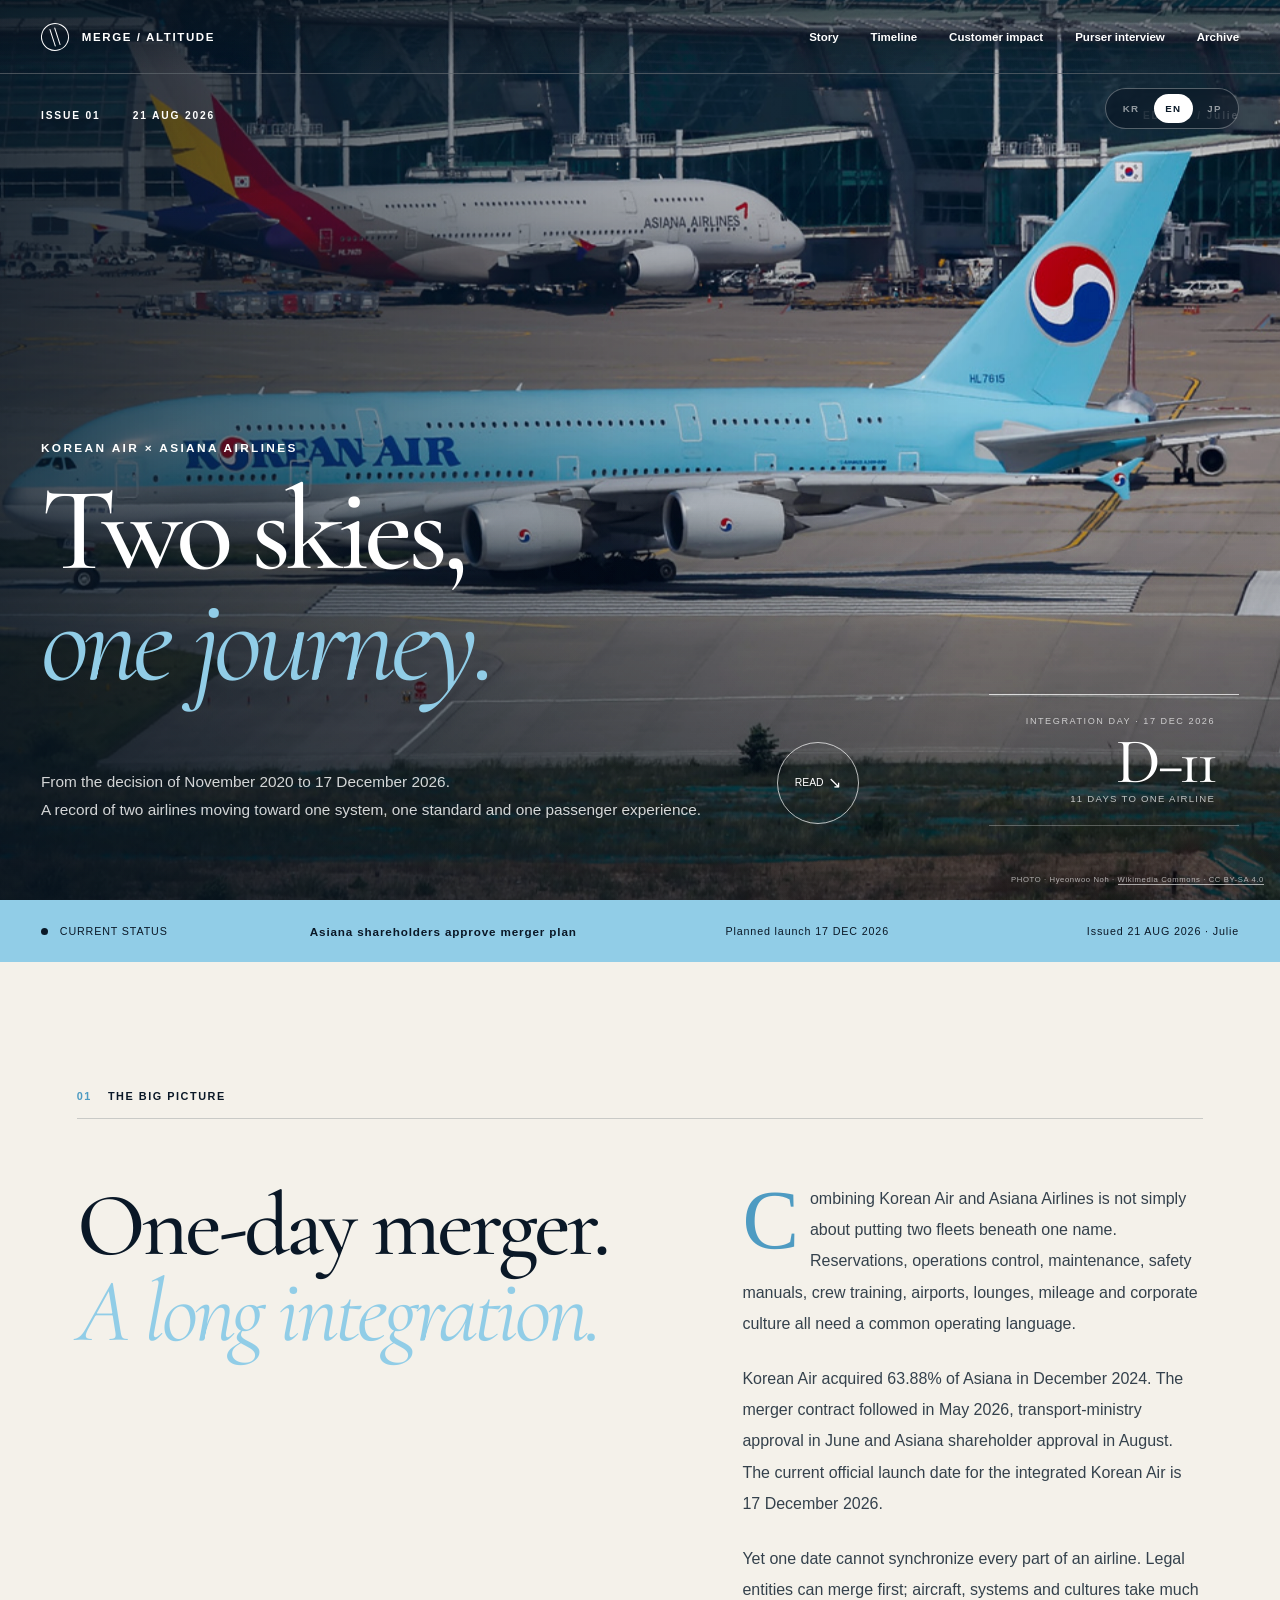
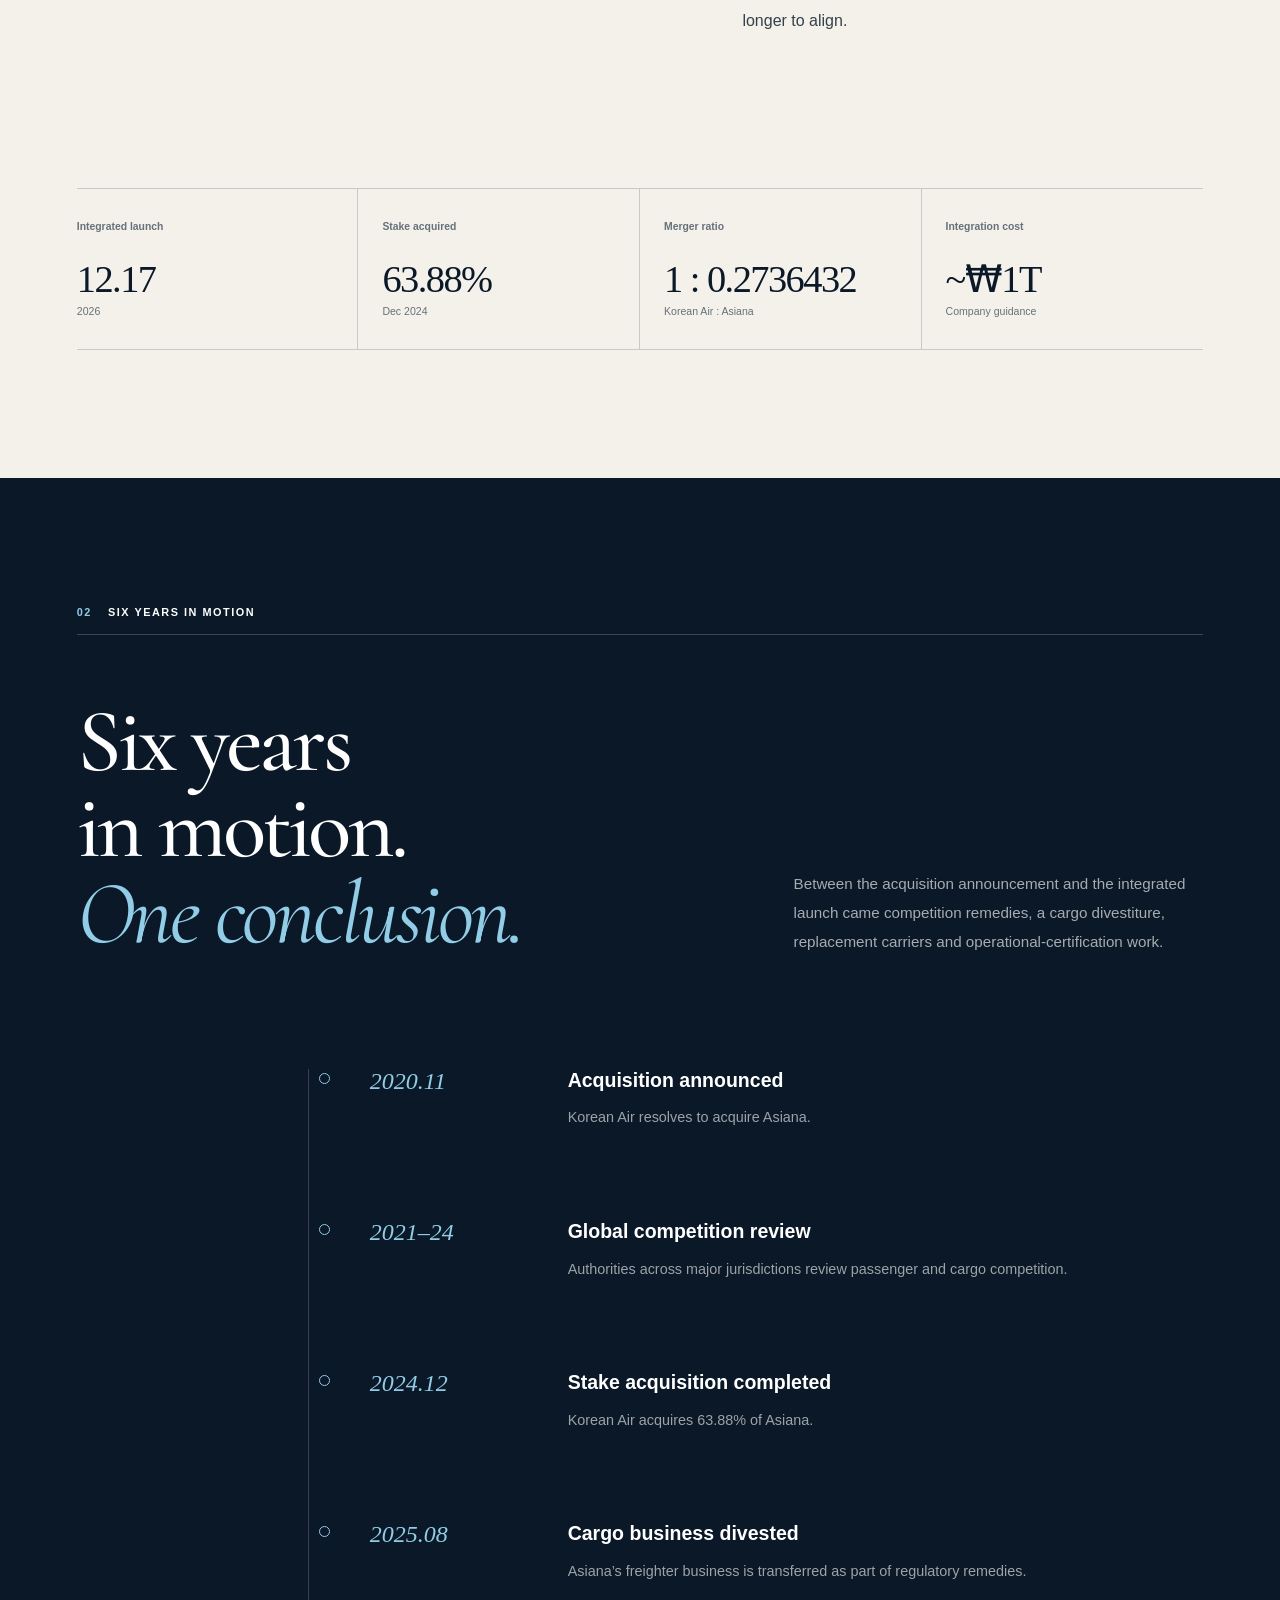
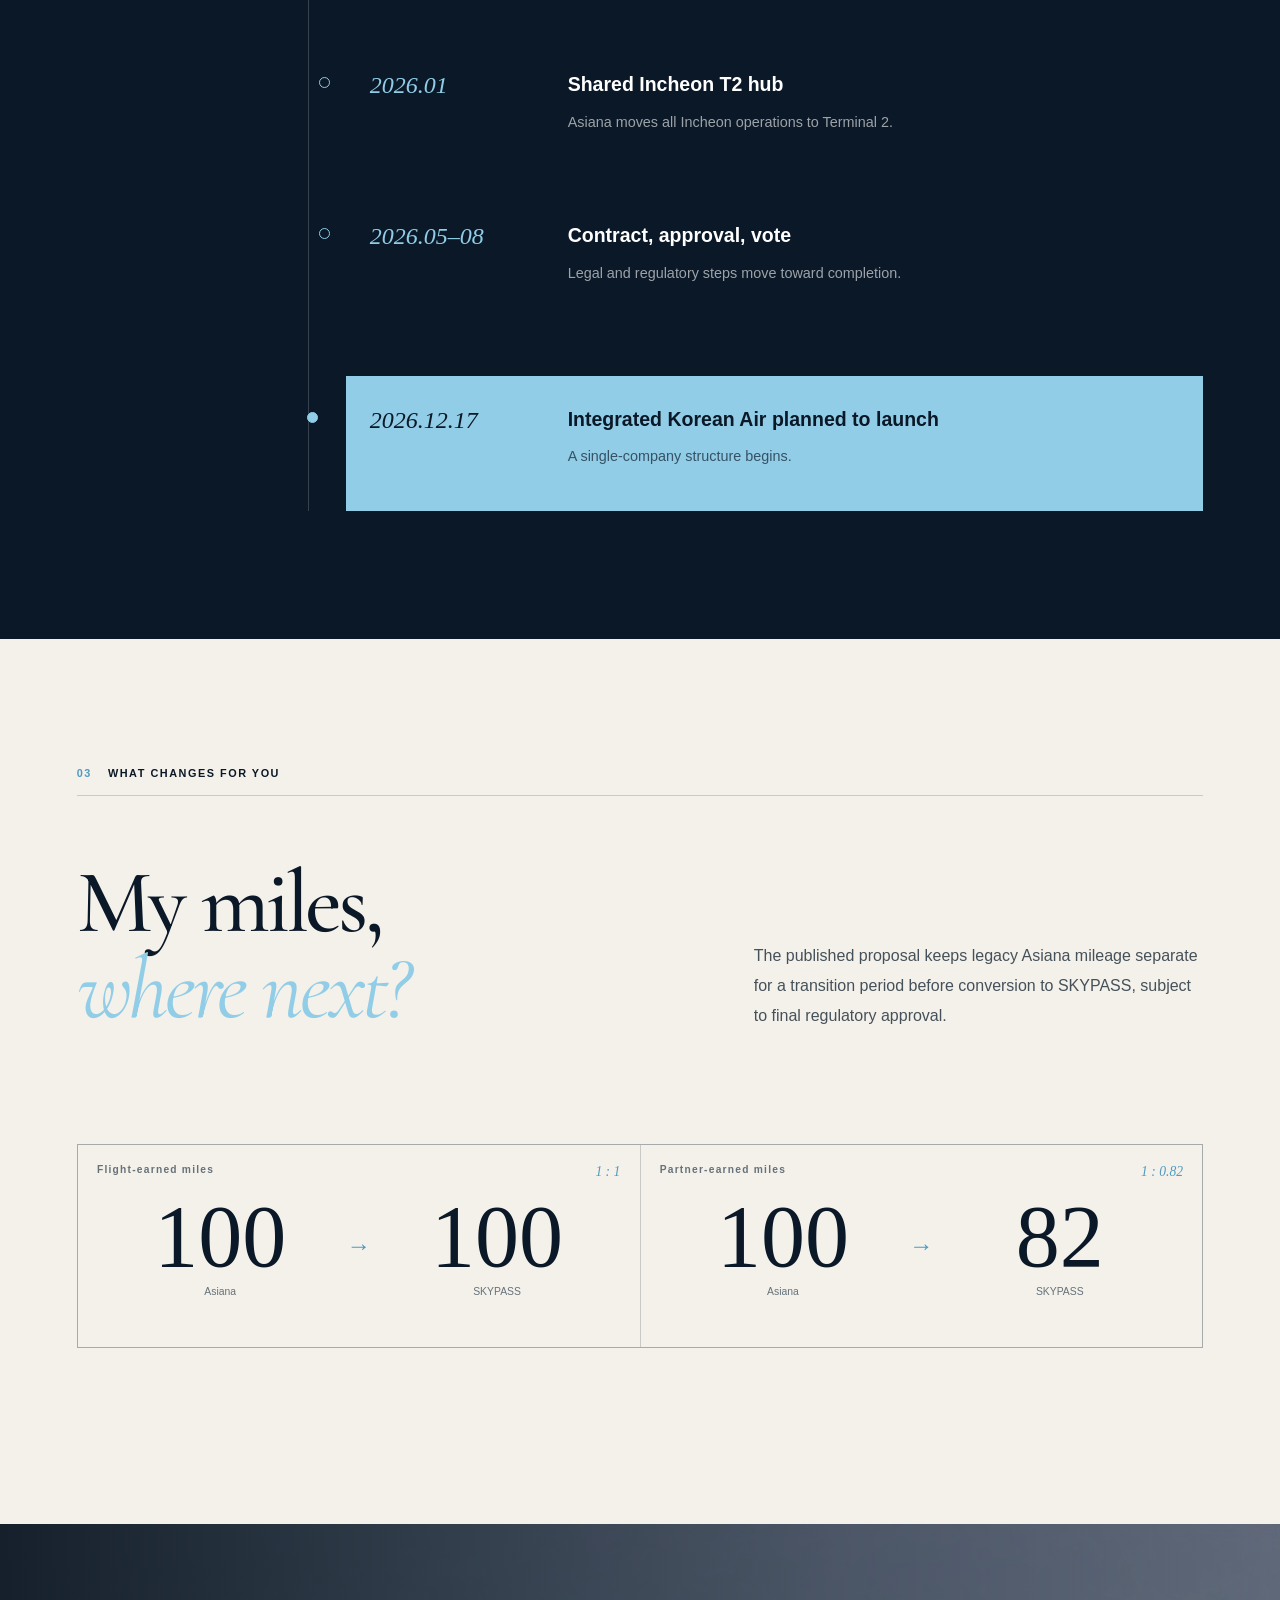
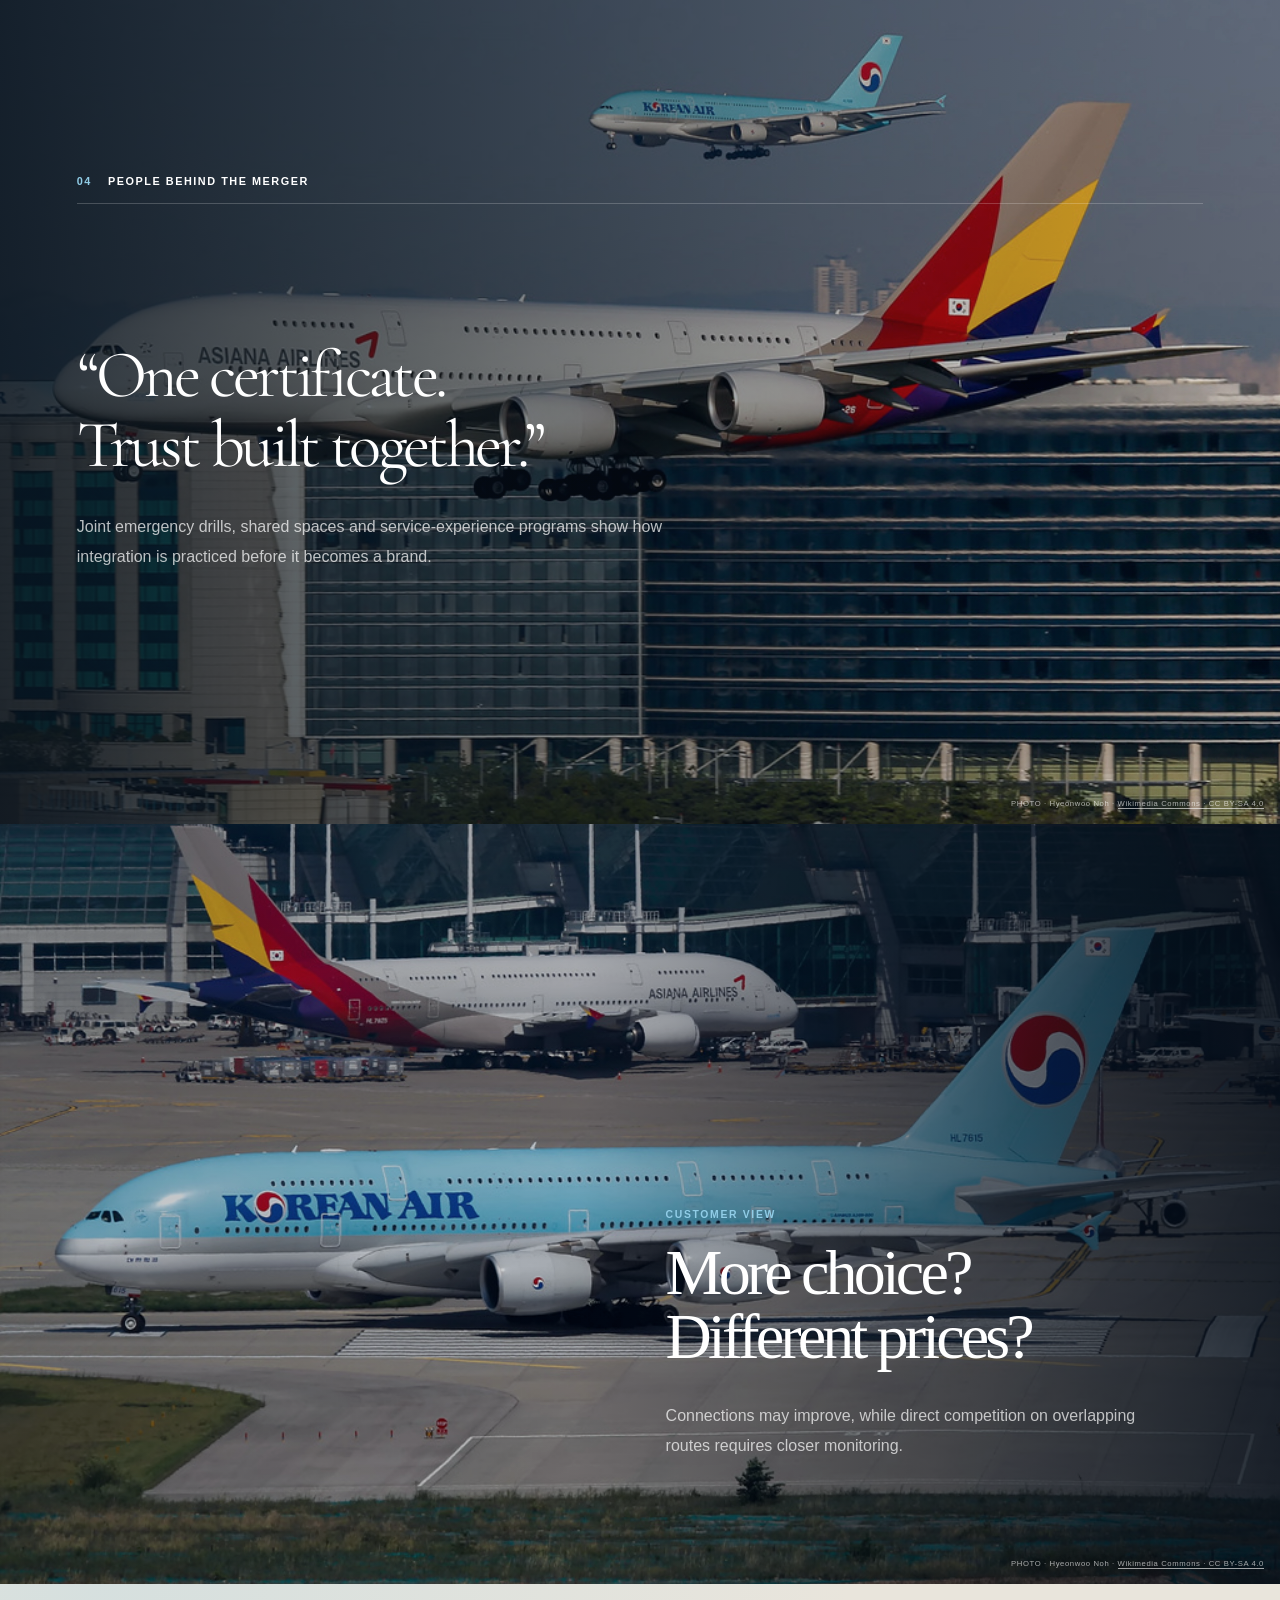
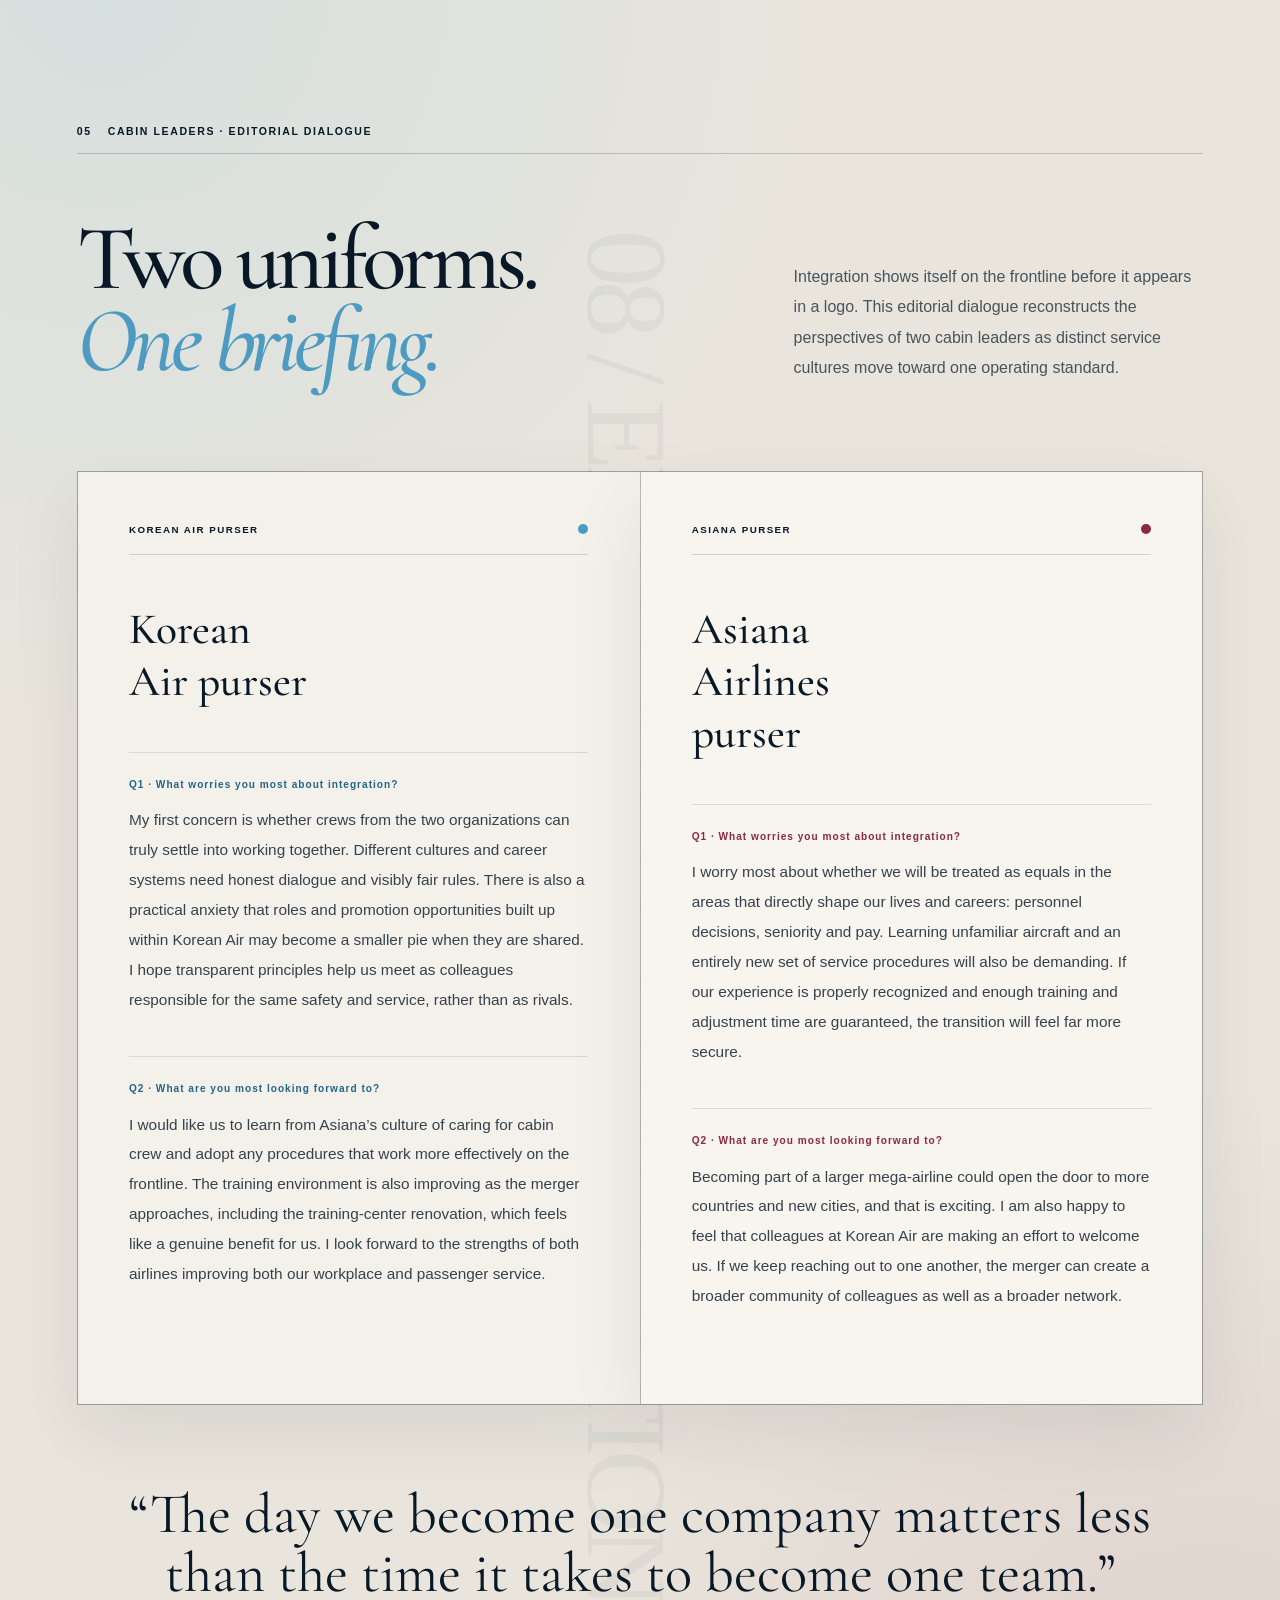
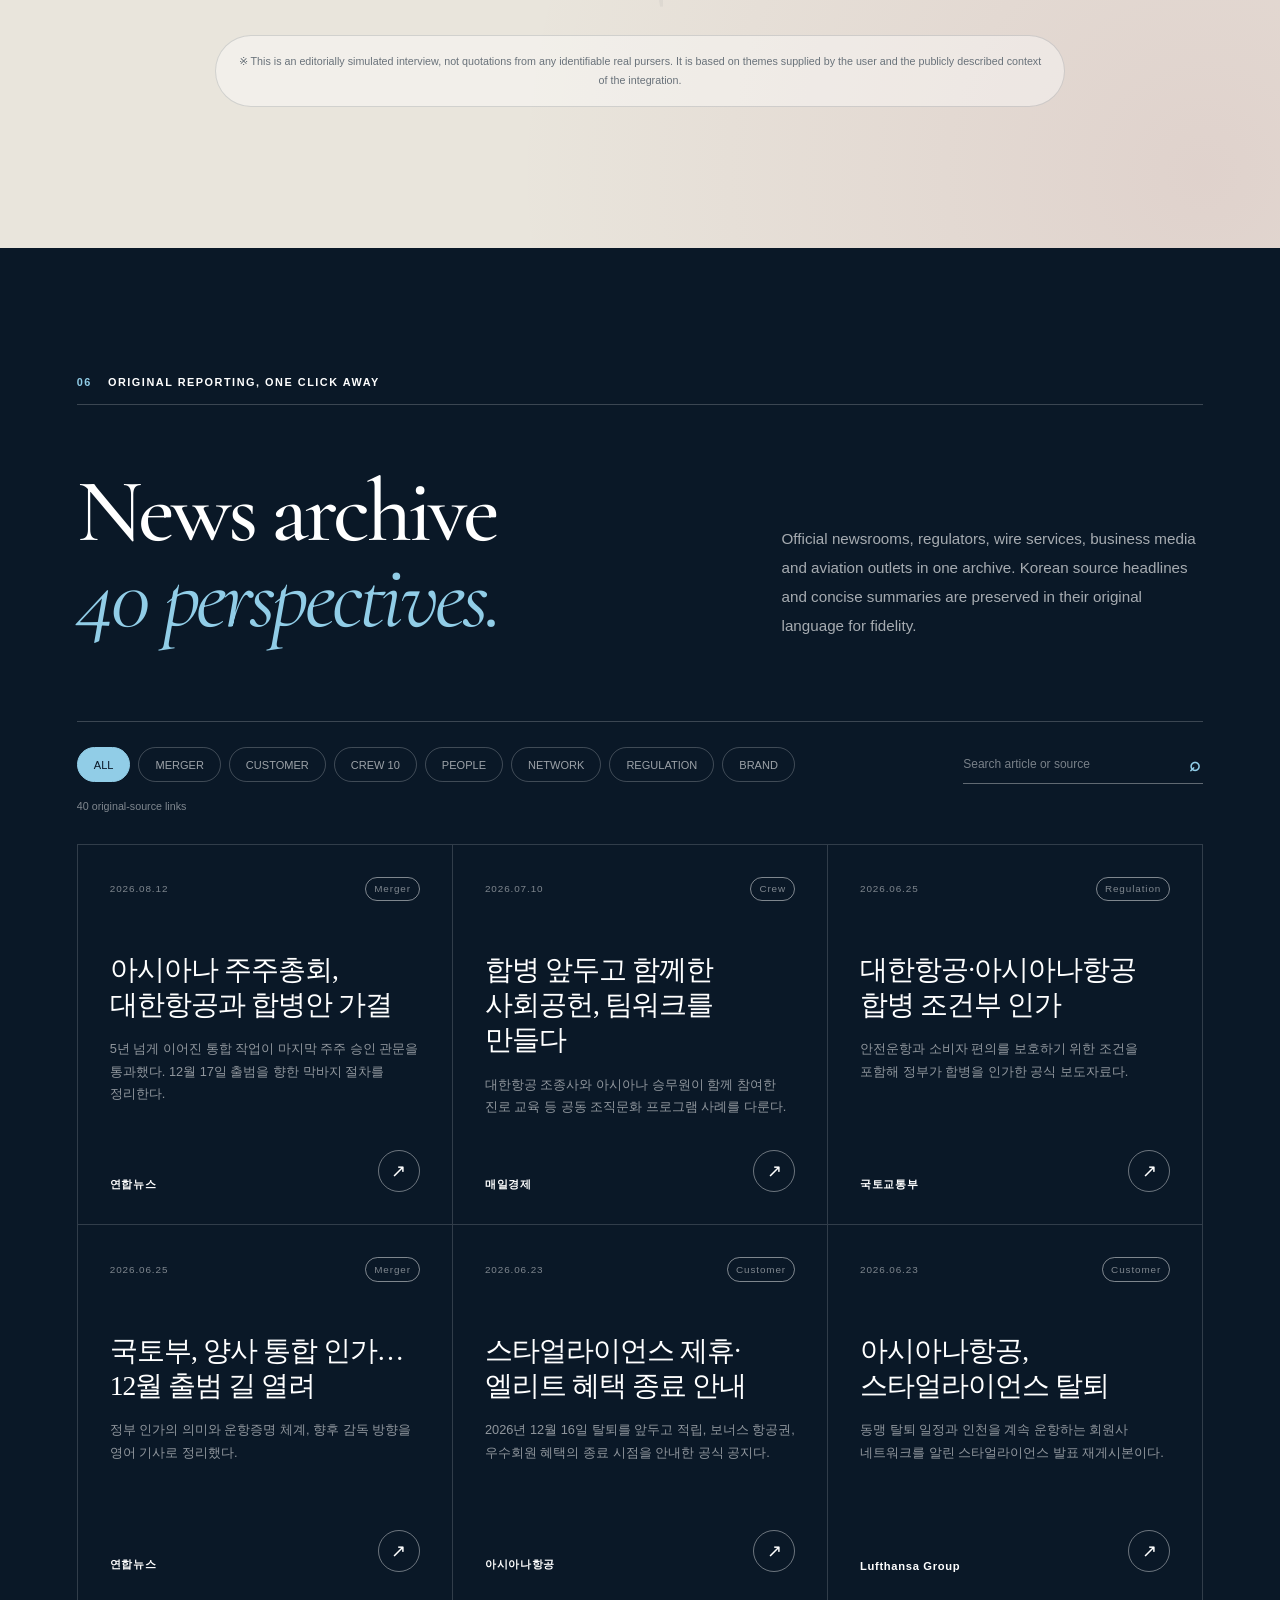
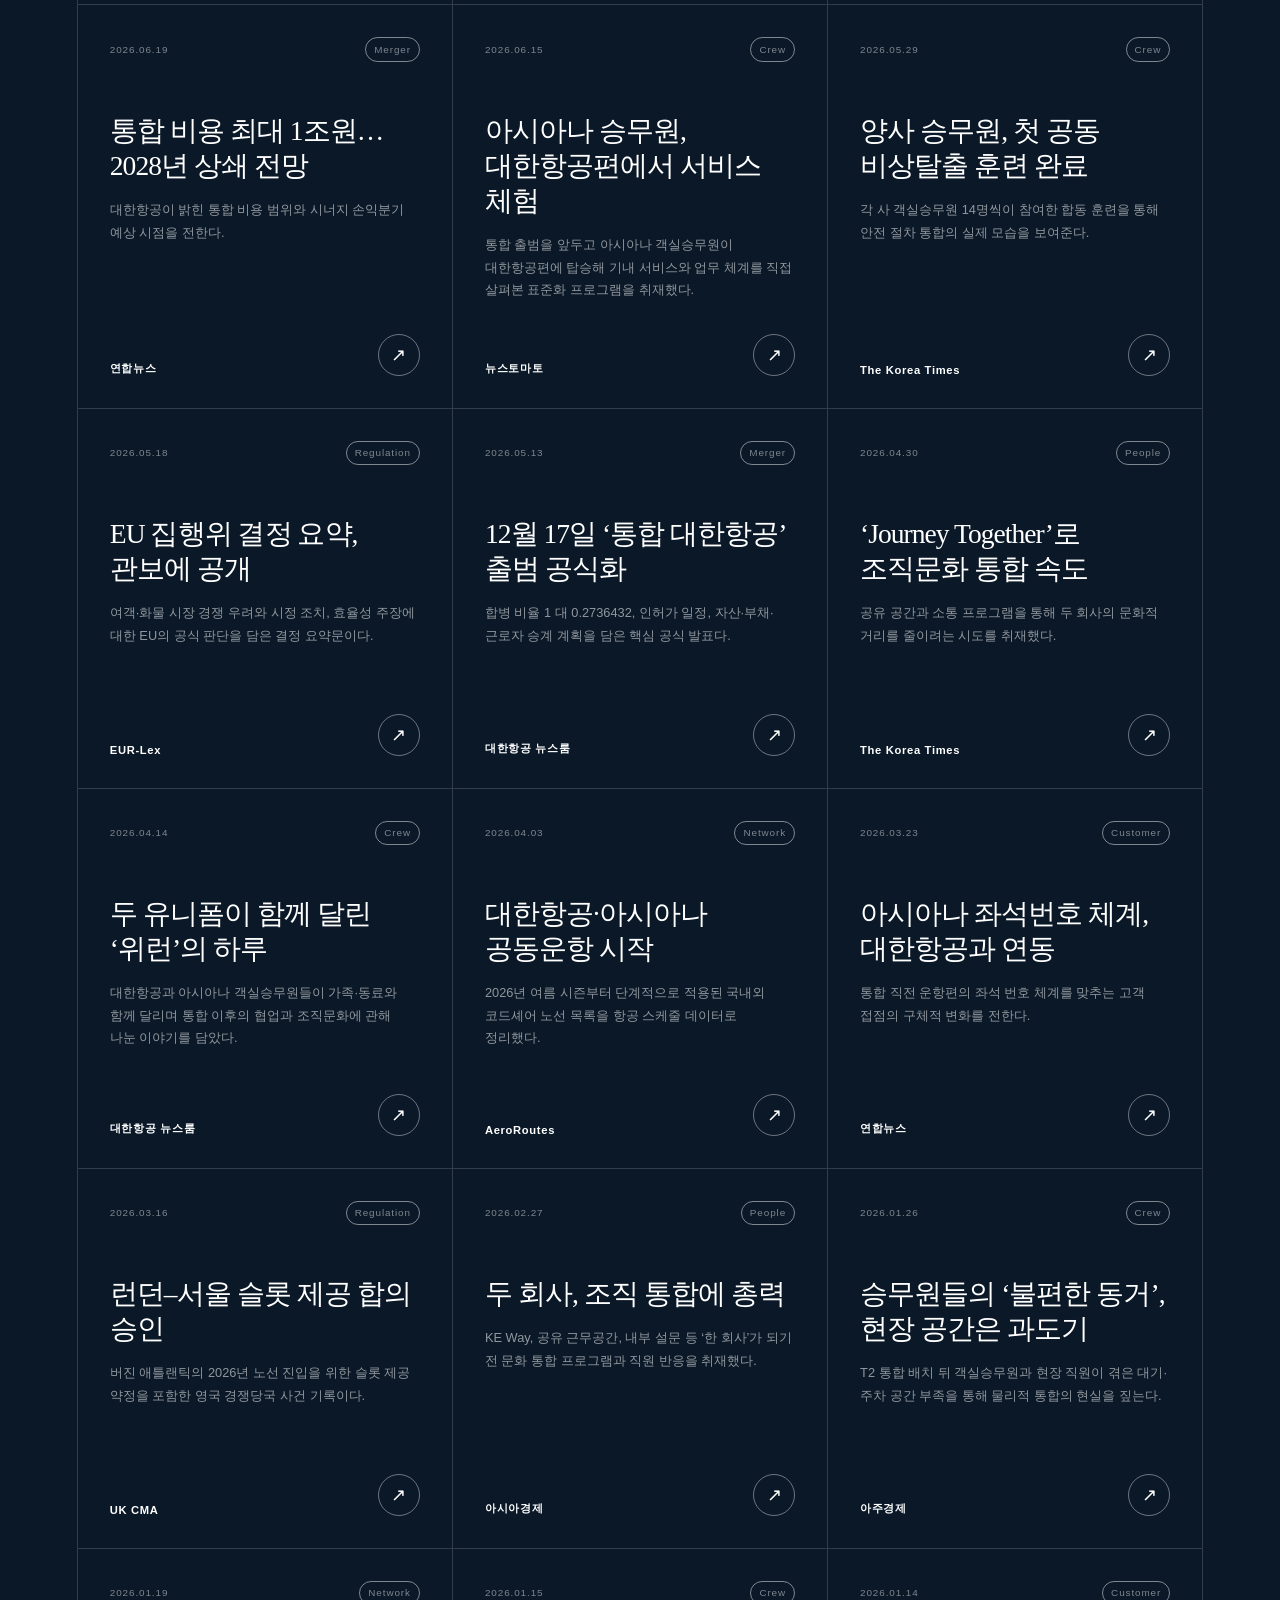
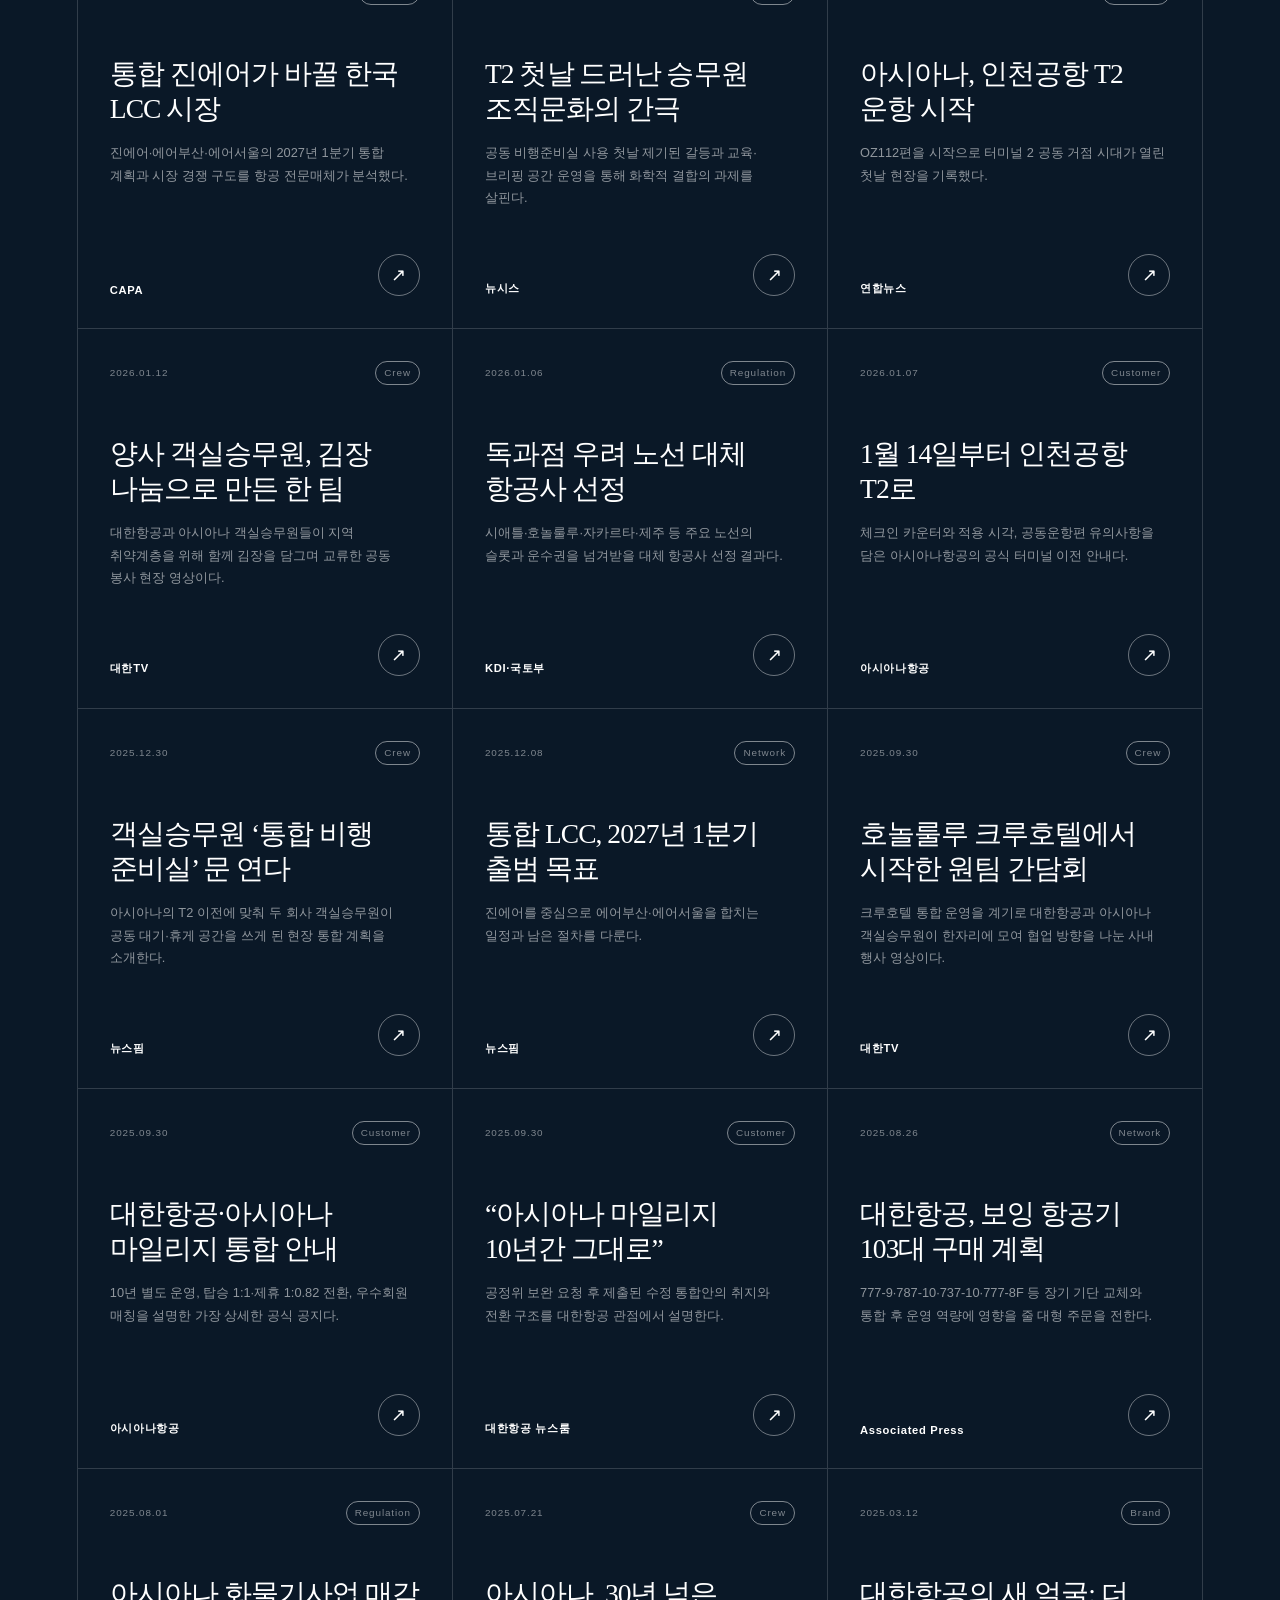
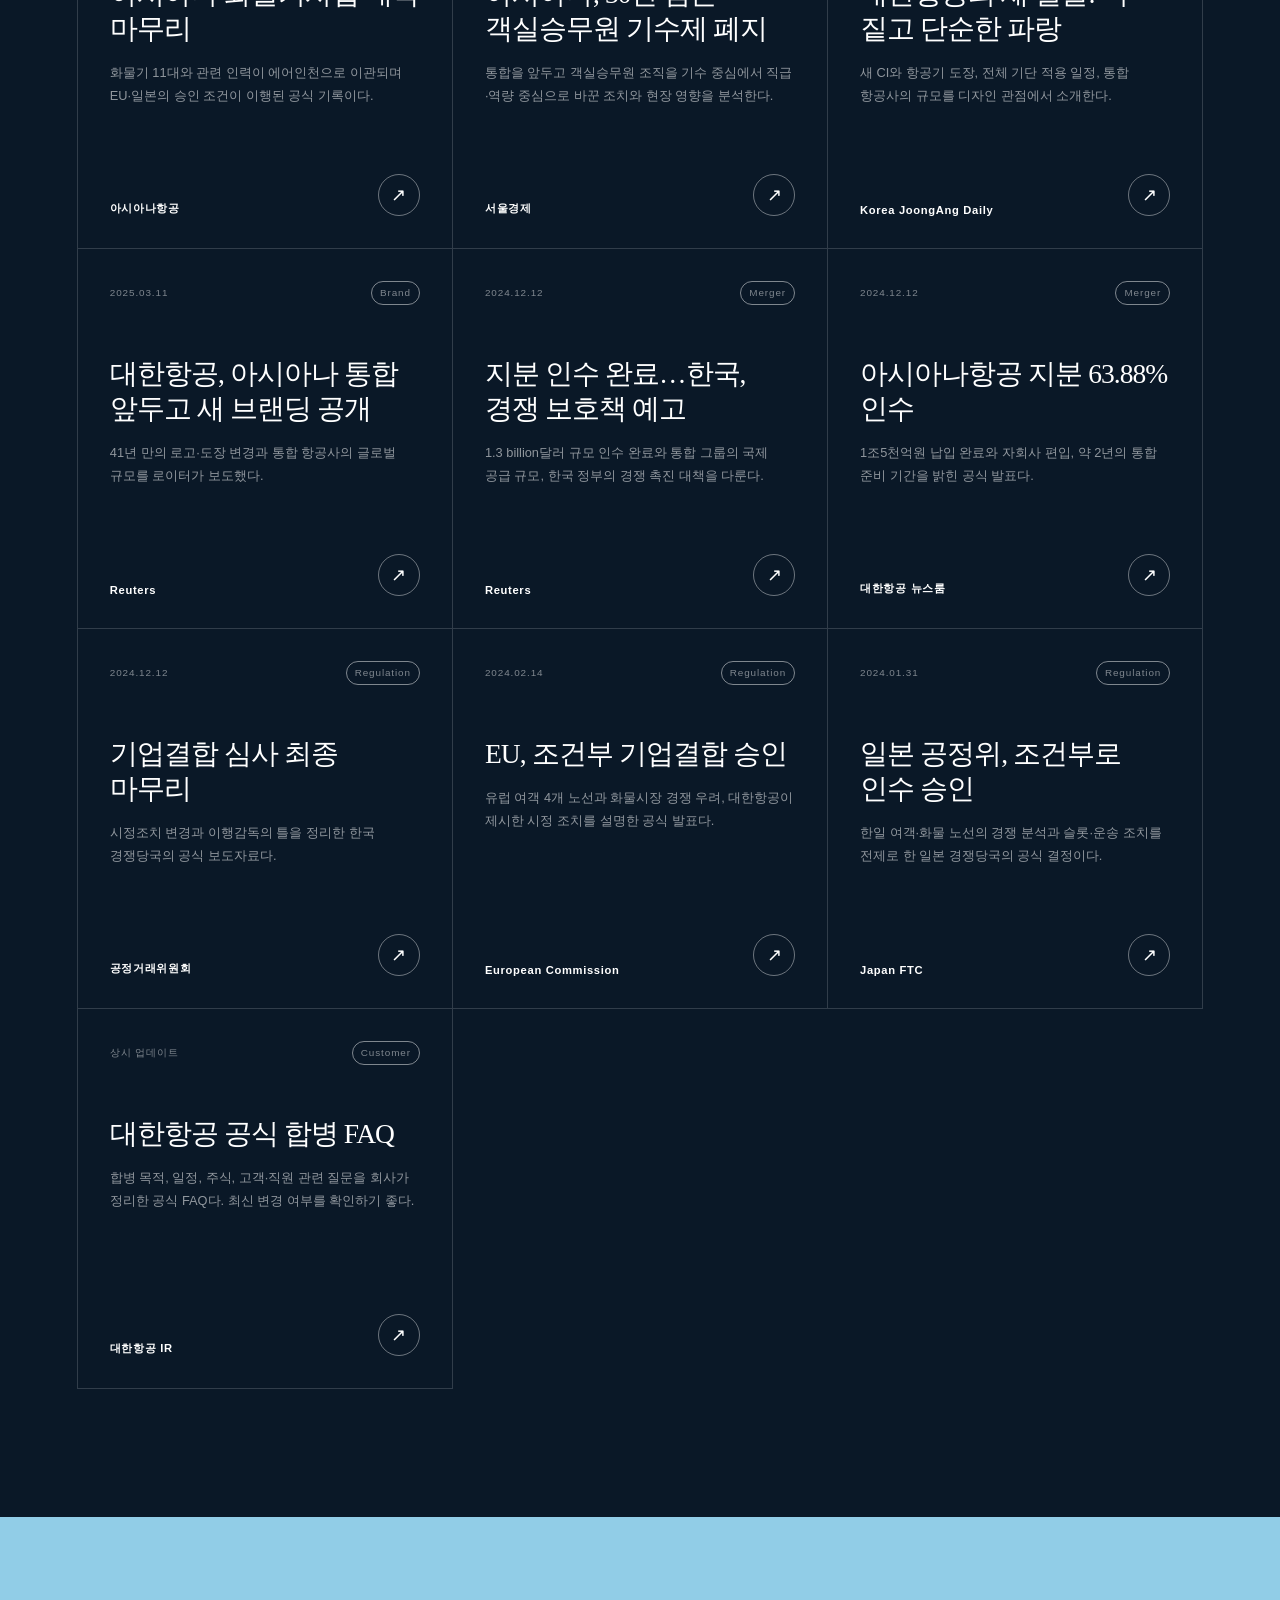
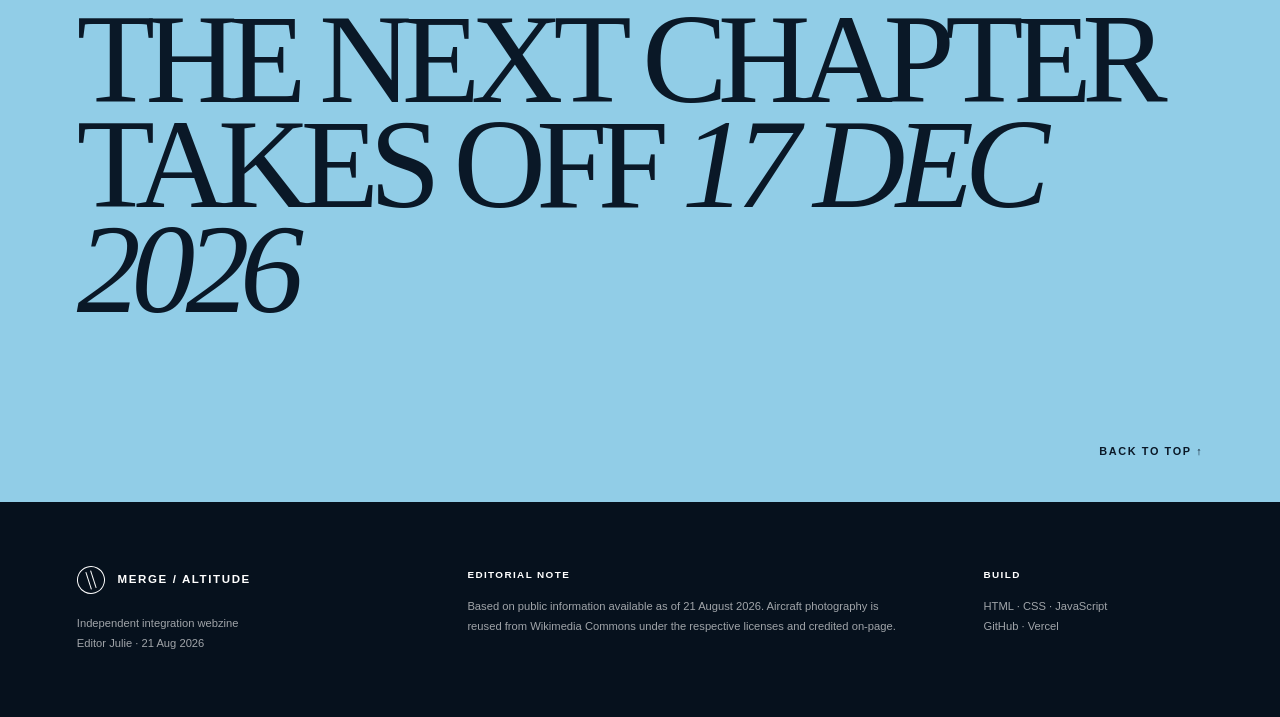
==== commit 739b7d63: "Create premium bilingual-aircraft editorial edition" ====
--- a/en.html
+++ b/en.html
@@ -1,2 +1,688 @@
 <!doctype html>
-<html lang="en"><head><meta charset="utf-8"><meta name="viewport" content="width=device-width,initial-scale=1"><meta name="theme-color" content="#081827"><meta name="description" content="An independent editorial webzine documenting the Korean Air–Asiana Airlines integration toward 17 December 2026."><title>Two Skies, One Journey | Korean Air × Asiana</title><link rel="stylesheet" href="assets/styles.css"><style>@import url('https://fonts.googleapis.com/css2?family=Cormorant+Garamond:ital,wght@0,400;0,500;0,600;1,400;1,500&display=swap');:root{--editorial-serif:"Cormorant Garamond",Georgia,serif;--wine:#8b2940}.hero h1,.display-title,.feature-copy blockquote,.archive-copy h2,.brand-sticky h2,.brand-copy h3,.purser-interview h2,.purser-card h3,.purser-quote{font-family:var(--editorial-serif);font-feature-settings:"kern" 1,"liga" 1;text-wrap:balance}.hero h1{font-weight:500;letter-spacing:-.052em}.display-title{font-weight:500}.langbar{position:fixed;z-index:180;right:3.2vw;top:88px;display:flex;gap:.18rem;padding:.3rem;border:1px solid rgba(255,255,255,.3);background:rgba(8,20,33,.58);backdrop-filter:blur(16px);border-radius:999px;color:#fff}.langbar a{padding:.58rem .72rem;border-radius:999px;font-size:.61rem;font-weight:800;letter-spacing:.13em;opacity:.55}.langbar a.active{background:#fff;color:#081827;opacity:1}.hero-dday{position:absolute;z-index:5;right:3.2vw;bottom:8.2vh;min-width:250px;padding:1.35rem 1.5rem;text-align:right;color:#fff;border-top:1px solid rgba(255,255,255,.72);border-bottom:1px solid rgba(255,255,255,.28)}.hero-dday small{display:block;font-size:.57rem;letter-spacing:.17em;opacity:.7}.hero-dday strong{display:block;margin:.45rem 0 .25rem;font:500 clamp(2.9rem,5vw,5.7rem)/.86 var(--editorial-serif);letter-spacing:-.05em}.hero-dday span{display:block;font-size:.6rem;letter-spacing:.13em;opacity:.72}.hero-deck{padding-right:min(30vw,380px)}.photo-credit{position:absolute;z-index:8;right:1rem;bottom:1rem;margin:0;font-size:.48rem;letter-spacing:.08em;color:rgba(255,255,255,.64);text-align:right;text-shadow:0 1px 8px rgba(0,0,0,.55)}.purser-interview{padding:clamp(7rem,11vw,11rem) 6vw;background:#e9e5dc;color:#081827}.purser-kicker{display:flex;gap:1rem;padding-bottom:1rem;border-bottom:1px solid rgba(8,24,39,.2);font-size:.66rem;font-weight:800;letter-spacing:.15em}.purser-head{display:grid;grid-template-columns:1.2fr .8fr;gap:8vw;align-items:end;margin:4rem 0 5.5rem}.purser-interview h2{margin:0;font-size:clamp(3.5rem,7.2vw,7.8rem);line-height:.9;font-weight:500;letter-spacing:-.055em}.purser-interview h2 em{color:var(--sky-deep)}.purser-intro{margin:0;color:#48545c;line-height:1.9}.purser-grid{display:grid;grid-template-columns:1fr 1fr;gap:1px;background:rgba(8,24,39,.18);border:1px solid rgba(8,24,39,.18)}.purser-card{padding:clamp(2rem,4vw,4rem);background:var(--paper)}.purser-card.asiana{background:#f8f4ee}.purser-brand{display:flex;justify-content:space-between;padding-bottom:1.2rem;margin-bottom:3rem;border-bottom:1px solid rgba(8,24,39,.16);font-size:.61rem;font-weight:800;letter-spacing:.15em}.purser-brand i{width:10px;height:10px;border-radius:50%;background:var(--sky-deep)}.asiana .purser-brand i{background:var(--wine)}.purser-card h3{margin:0 0 2.8rem;font-size:clamp(2rem,3.4vw,3.7rem);font-weight:500}.qa{margin:0 0 2.6rem}.qa dt{margin-bottom:.8rem;font-size:.63rem;font-weight:800;letter-spacing:.1em;color:var(--sky-deep)}.asiana .qa dt{color:var(--wine)}.qa dd{margin:0;color:#35424c;font-size:.96rem;line-height:1.95}.purser-quote{margin:5rem auto 0;max-width:1050px;text-align:center;font-size:clamp(2rem,4.4vw,5rem);line-height:1.05}.purser-note{margin:2rem auto 0;max-width:850px;text-align:center;color:#69727a;font-size:.67rem;line-height:1.75}@media(max-width:900px){.langbar{top:76px;right:4vw}.hero-dday{left:4vw;right:auto;bottom:2rem;text-align:left}.hero-deck{padding-right:0;padding-bottom:9rem}.purser-head,.purser-grid{grid-template-columns:1fr}}</style></head><body><a class="skip-link" href="#main">Skip to content</a><nav class="langbar"><a href="/">KR</a><a class="active" href="/en.html">EN</a><a href="/ja.html">JP</a></nav><header class="site-header" id="top"><a class="masthead" href="#top"><span class="masthead-mark"><i></i><i></i></span><span>MERGE / ALTITUDE</span></a><nav class="desktop-nav"><a href="#story">Story</a><a href="#timeline">Timeline</a><a href="#impact">Customer impact</a><a href="#purser-interview">Purser interview</a><a href="#newsroom">Archive</a></nav><button class="menu-button" type="button" aria-expanded="false" aria-controls="mobile-nav"><span>MENU</span><i></i></button><nav class="mobile-nav" id="mobile-nav" hidden><a href="#story">Story</a><a href="#timeline">Timeline</a><a href="#impact">Customer impact</a><a href="#purser-interview">Purser interview</a><a href="#newsroom">Archive</a></nav></header><main id="main"><section class="hero"><img class="hero-image" src="https://commons.wikimedia.org/wiki/Special:Redirect/file/Korean%20Air%20and%20Asiana%20Airlines%20Airbus%20A380%20at%20Incheon%20Airport.jpg" alt="Korean Air and Asiana Airlines Airbus A380 aircraft at Incheon International Airport"><div class="hero-shade"></div><div class="hero-topline reveal"><span>ISSUE 01</span><span>21 AUG 2026</span><span>EDITOR / Julie</span></div><div class="hero-copy"><p class="eyebrow reveal">KOREAN AIR × ASIANA AIRLINES</p><h1 class="reveal">Two skies,<br><em>one journey.</em></h1><div class="hero-deck reveal"><p>From the decision of November 2020 to 17 December 2026.<br>A record of two airlines moving toward one system, one standard and one passenger experience.</p><a class="round-link" href="#story"><span>READ</span><b>↘</b></a></div></div><div class="hero-dday"><small>INTEGRATION DAY · 17 DEC 2026</small><strong id="dday">D−118</strong><span id="dday-copy">118 DAYS TO ONE AIRLINE</span></div><p class="photo-credit">PHOTO · Hyeonwoo Noh / Wikimedia Commons · CC BY-SA 4.0</p></section><aside class="status-bar"><p><span class="pulse"></span> CURRENT STATUS</p><strong>Asiana shareholders approve merger plan</strong><p>Planned launch <time datetime="2026-12-17">17 DEC 2026</time></p><p>Issued <time datetime="2026-08-21">21 AUG 2026</time> · Julie</p></aside><section class="opening section-pad" id="story"><div class="section-kicker reveal"><span>01</span> THE BIG PICTURE</div><div class="opening-grid"><h2 class="display-title reveal">A merger takes a day.<br>Integration is a <em>long flight.</em></h2><div class="opening-copy reveal"><p class="dropcap">Combining Korean Air and Asiana Airlines is not simply about putting two fleets beneath one name. Reservations, operations control, maintenance, safety manuals, crew training, airports, lounges, mileage and corporate culture all need a common operating language.</p><p>Korean Air acquired 63.88% of Asiana in December 2024. The merger contract followed in May 2026, transport-ministry approval in June and Asiana shareholder approval in August. The current official launch date for the integrated Korean Air is 17 December 2026.</p><p>Yet one date cannot synchronize every part of an airline. Legal entities can merge first; aircraft, systems and cultures take much longer to align.</p></div></div><div class="fact-ribbon reveal"><article><small>Integrated launch</small><strong>12.17</strong><p>2026</p></article><article><small>Stake acquired</small><strong>63.88%</strong><p>Dec 2024</p></article><article><small>Merger ratio</small><strong>1 : 0.2736432</strong><p>Korean Air : Asiana</p></article><article><small>Integration cost</small><strong>~₩1T</strong><p>Company guidance</p></article></div></section><section class="chapter dark-section" id="timeline"><div class="section-pad"><div class="section-kicker light reveal"><span>02</span> SIX YEARS IN MOTION</div><div class="timeline-heading"><h2 class="display-title reveal">Six years,<br><em>fourteen jurisdictions,</em><br>one conclusion.</h2><p class="reveal">Between the acquisition announcement and the integrated launch came competition remedies, a cargo divestiture, replacement carriers and operational-certification work.</p></div><ol class="timeline"><li><time>2020.11</time><div><strong>Acquisition announced</strong><p>Korean Air resolves to acquire Asiana.</p></div></li><li><time>2021–24</time><div><strong>Global competition review</strong><p>Authorities across major jurisdictions review passenger and cargo competition.</p></div></li><li><time>2024.12</time><div><strong>Stake acquisition completed</strong><p>Korean Air acquires 63.88% of Asiana.</p></div></li><li><time>2025.08</time><div><strong>Cargo business divested</strong><p>Asiana’s freighter business is transferred as part of regulatory remedies.</p></div></li><li><time>2026.01</time><div><strong>Shared Incheon T2 hub</strong><p>Asiana moves all Incheon operations to Terminal 2.</p></div></li><li><time>2026.05–08</time><div><strong>Contract, approval, vote</strong><p>Legal and regulatory steps move toward completion.</p></div></li><li class="future"><time>2026.12.17</time><div><strong>Integrated Korean Air planned to launch</strong><p>A single-company structure begins.</p></div></li></ol></div></section><section class="mileage section-pad" id="impact"><div class="section-kicker reveal"><span>03</span> WHAT CHANGES FOR YOU</div><div class="mileage-intro"><h2 class="display-title reveal">Where does<br><em>my mileage go?</em></h2><p class="reveal">The published proposal keeps legacy Asiana mileage separate for a transition period before conversion to SKYPASS, subject to final regulatory approval.</p></div><div class="ratio-board reveal"><article><small>Flight-earned miles</small><div><strong>100</strong><span>Asiana</span></div><b>→</b><div><strong>100</strong><span>SKYPASS</span></div><em>1 : 1</em></article><article><small>Partner-earned miles</small><div><strong>100</strong><span>Asiana</span></div><b>→</b><div><strong>82</strong><span>SKYPASS</span></div><em>1 : 0.82</em></article></div></section><section class="people feature-image-section"><img src="https://commons.wikimedia.org/wiki/Special:Redirect/file/Korean%20Air%20Airbus%20A380-861%3BHL7627%40ICN.JPG" alt="Korean Air Airbus A380 at Incheon"><div class="feature-overlay"></div><div class="feature-copy section-pad"><div class="section-kicker light reveal"><span>04</span> PEOPLE BEHIND THE MERGER</div><blockquote class="reveal">“A certificate can be unified.<br>Trust takes time spent working together.”</blockquote><p class="reveal">Joint emergency drills, shared spaces and service-experience programs show how integration is practiced before it becomes a brand.</p></div><p class="photo-credit">PHOTO · Wikimedia Commons · CC licensed</p></section><section class="passenger feature-image-section"><img src="https://commons.wikimedia.org/wiki/Special:Redirect/file/AsianaA380-HL7625-OZ202-SeoulIncheon-ICN.jpg" alt="Asiana Airlines Airbus A380 at Incheon"><div class="feature-overlay passenger-shade"></div><div class="passenger-quote reveal"><span>CUSTOMER VIEW</span><blockquote>More choice?<br>Different prices?</blockquote><p>Connections may improve, while direct competition on overlapping routes requires closer monitoring.</p></div><p class="photo-credit">PHOTO · JCSigma2000 / Wikimedia Commons · CC licensed</p></section><section class="purser-interview" id="purser-interview"><div class="purser-kicker"><span>05</span>CABIN LEADERS · EDITORIAL DIALOGUE</div><div class="purser-head"><h2>Two uniforms.<br><em>One briefing.</em></h2><p class="purser-intro">Integration shows itself on the frontline before it appears in a logo. This editorial dialogue reconstructs the perspectives of two cabin leaders as distinct service cultures move toward one operating standard.</p></div><div class="purser-grid"><article class="purser-card"><div class="purser-brand"><span>KOREAN AIR PURSER</span><i></i></div><h3>Korean Air</h3><dl class="qa"><dt>Q1 · What matters most?</dt><dd>Making procedures identical is not enough. Crews need to understand why a procedure exists and the context behind it. Shared judgment comes from a common safety language and time actually spent working together.</dd></dl><dl class="qa"><dt>Q2 · What changes first?</dt><dd>Briefing formats, reporting lines and equipment locations. Small differences can become large ones in abnormal situations, which is why repeated joint training matters.</dd></dl></article><article class="purser-card asiana"><div class="purser-brand"><span>ASIANA PURSER</span><i></i></div><h3>Asiana Airlines</h3><dl class="qa"><dt>Q1 · What matters most?</dt><dd>I hope Asiana’s attention to detail is not simply erased, but carried forward where it strengthens the new standard. Integration should select the best of both cultures and build the next one together.</dd></dl><dl class="qa"><dt>Q2 · What changes first?</dt><dd>Relationships often become real before systems do. Sharing preparation spaces, training together and experiencing each other’s operations turns unfamiliar company names into familiar colleagues.</dd></dl></article></div><blockquote class="purser-quote">“The day we become one company matters less<br>than the time it takes to become one team.”</blockquote><p class="purser-note">※ Editorially reconstructed fictional dialogue, not quotations from specific real pursers.</p></section><section class="newsroom dark-section" id="newsroom"><div class="section-pad"><div class="section-kicker light reveal"><span>06</span> ORIGINAL REPORTING, ONE CLICK AWAY</div><div class="newsroom-heading"><h2 class="display-title reveal">News archive<br><em>40 perspectives.</em></h2><p class="reveal">Official newsrooms, regulators, wire services, business media and aviation outlets in one archive.</p></div><div class="news-tools reveal"><div class="filters"><button class="active" data-filter="all">ALL</button><button data-filter="milestone">MERGER</button><button data-filter="customer">CUSTOMER</button><button data-filter="crew">CREW 10</button><button data-filter="people">PEOPLE</button><button data-filter="network">NETWORK</button><button data-filter="regulation">REGULATION</button><button data-filter="brand">BRAND</button></div><label class="search-box"><span class="sr-only">Search</span><input id="article-search" type="search" placeholder="Search article or source"><b>⌕</b></label></div><p class="result-count" id="result-count"></p><div class="article-grid" id="article-grid"></div></div></section><section class="closing"><p>THE NEXT CHAPTER<br>TAKES OFF <em>17 DEC 2026</em></p><a href="#top">BACK TO TOP ↑</a></section></main><footer class="site-footer"><div><a class="masthead footer-mark" href="#top"><span class="masthead-mark"><i></i><i></i></span><span>MERGE / ALTITUDE</span></a><p>Independent integration webzine<br>Editor Julie · 21 Aug 2026</p></div><div><strong>EDITORIAL NOTE</strong><p>Based on public information available as of 21 August 2026. Aircraft photography is reused from Wikimedia Commons under the respective licenses and credited on-page.</p></div><div><strong>BUILD</strong><p>HTML · CSS · JavaScript<br>GitHub · Vercel</p></div></footer><script src="assets/app.js"></script><script>const target=new Date('2026-12-17T00:00:00+09:00'),days=Math.max(0,Math.ceil((target-new Date())/86400000));document.getElementById('dday').textContent=days===0?'D-DAY':'D−'+days;document.getElementById('dday-copy').textContent=days===0?'ONE AIRLINE · TODAY':days+' DAYS TO ONE AIRLINE';</script></body></html>+<html lang="en">
+  <head>
+    <meta charset="utf-8" />
+    <meta name="viewport" content="width=device-width,initial-scale=1" />
+    <meta name="theme-color" content="#081827" />
+    <meta
+      name="description"
+      content="An independent editorial webzine documenting the Korean Air–Asiana Airlines integration toward 17 December 2026."
+    />
+    <title>Two Skies, One Journey | Korean Air × Asiana</title>
+    <link rel="stylesheet" href="assets/styles.css?v=20260821-3" />
+    <style>
+      @import url("https://fonts.googleapis.com/css2?family=Cormorant+Garamond:ital,wght@0,400;0,500;0,600;1,400;1,500&display=swap");
+      :root {
+        --editorial-serif: "Cormorant Garamond", Georgia, serif;
+        --wine: #8b2940;
+      }
+      .hero h1,
+      .display-title,
+      .feature-copy blockquote,
+      .archive-copy h2,
+      .brand-sticky h2,
+      .brand-copy h3,
+      .purser-interview h2,
+      .purser-card h3,
+      .purser-quote {
+        font-family: var(--editorial-serif);
+        font-feature-settings:
+          "kern" 1,
+          "liga" 1;
+        text-wrap: balance;
+      }
+      .hero h1 {
+        font-weight: 500;
+        letter-spacing: -0.045em;
+        line-height: 0.94;
+      }
+      .display-title {
+        font-weight: 500;
+        letter-spacing: -0.042em;
+        line-height: 0.96;
+      }
+      .langbar {
+        position: fixed;
+        z-index: 180;
+        right: 3.2vw;
+        top: 88px;
+        display: flex;
+        gap: 0.18rem;
+        padding: 0.3rem;
+        border: 1px solid rgba(255, 255, 255, 0.3);
+        background: rgba(8, 20, 33, 0.58);
+        backdrop-filter: blur(16px);
+        border-radius: 999px;
+        color: #fff;
+      }
+      .langbar a {
+        padding: 0.58rem 0.72rem;
+        border-radius: 999px;
+        font-size: 0.61rem;
+        font-weight: 800;
+        letter-spacing: 0.13em;
+        opacity: 0.55;
+      }
+      .langbar a.active {
+        background: #fff;
+        color: #081827;
+        opacity: 1;
+      }
+      .hero-dday {
+        position: absolute;
+        z-index: 5;
+        right: 3.2vw;
+        bottom: 8.2vh;
+        min-width: 250px;
+        padding: 1.35rem 1.5rem;
+        text-align: right;
+        color: #fff;
+        border-top: 1px solid rgba(255, 255, 255, 0.72);
+        border-bottom: 1px solid rgba(255, 255, 255, 0.28);
+      }
+      .hero-dday small {
+        display: block;
+        font-size: 0.57rem;
+        letter-spacing: 0.17em;
+        opacity: 0.7;
+      }
+      .hero-dday strong {
+        display: block;
+        margin: 0.45rem 0 0.25rem;
+        font: 500 clamp(2.9rem, 5vw, 5.7rem) / 0.86 var(--editorial-serif);
+        letter-spacing: -0.05em;
+      }
+      .hero-dday span {
+        display: block;
+        font-size: 0.6rem;
+        letter-spacing: 0.13em;
+        opacity: 0.72;
+      }
+      .hero-deck {
+        padding-right: min(30vw, 380px);
+      }
+      .photo-credit {
+        position: absolute;
+        z-index: 8;
+        right: 1rem;
+        bottom: 1rem;
+        margin: 0;
+        font-size: 0.48rem;
+        letter-spacing: 0.08em;
+        color: rgba(255, 255, 255, 0.64);
+        text-align: right;
+        text-shadow: 0 1px 8px rgba(0, 0, 0, 0.55);
+      }
+      .purser-interview {
+        padding: clamp(7rem, 11vw, 11rem) 6vw;
+        background: #e9e5dc;
+        color: #081827;
+      }
+      .purser-kicker {
+        display: flex;
+        gap: 1rem;
+        padding-bottom: 1rem;
+        border-bottom: 1px solid rgba(8, 24, 39, 0.2);
+        font-size: 0.66rem;
+        font-weight: 800;
+        letter-spacing: 0.15em;
+      }
+      .purser-head {
+        display: grid;
+        grid-template-columns: 1.2fr 0.8fr;
+        gap: 8vw;
+        align-items: end;
+        margin: 4rem 0 5.5rem;
+      }
+      .purser-interview h2 {
+        margin: 0;
+        font-size: clamp(3.5rem, 7.2vw, 7.8rem);
+        line-height: 0.9;
+        font-weight: 500;
+        letter-spacing: -0.055em;
+      }
+      .purser-interview h2 em {
+        color: var(--sky-deep);
+      }
+      .purser-intro {
+        margin: 0;
+        color: #48545c;
+        line-height: 1.9;
+      }
+      .purser-grid {
+        display: grid;
+        grid-template-columns: 1fr 1fr;
+        gap: 1px;
+        background: rgba(8, 24, 39, 0.18);
+        border: 1px solid rgba(8, 24, 39, 0.18);
+      }
+      .purser-card {
+        padding: clamp(2rem, 4vw, 4rem);
+        background: var(--paper);
+      }
+      .purser-card.asiana {
+        background: #f8f4ee;
+      }
+      .purser-brand {
+        display: flex;
+        justify-content: space-between;
+        padding-bottom: 1.2rem;
+        margin-bottom: 3rem;
+        border-bottom: 1px solid rgba(8, 24, 39, 0.16);
+        font-size: 0.61rem;
+        font-weight: 800;
+        letter-spacing: 0.15em;
+      }
+      .purser-brand i {
+        width: 10px;
+        height: 10px;
+        border-radius: 50%;
+        background: var(--sky-deep);
+      }
+      .asiana .purser-brand i {
+        background: var(--wine);
+      }
+      .purser-card h3 {
+        margin: 0 0 2.8rem;
+        font-size: clamp(2rem, 3.4vw, 3.7rem);
+        font-weight: 500;
+      }
+      .qa {
+        margin: 0 0 2.6rem;
+      }
+      .qa dt {
+        margin-bottom: 0.8rem;
+        font-size: 0.63rem;
+        font-weight: 800;
+        letter-spacing: 0.1em;
+        color: var(--sky-deep);
+      }
+      .asiana .qa dt {
+        color: var(--wine);
+      }
+      .qa dd {
+        margin: 0;
+        color: #35424c;
+        font-size: 0.96rem;
+        line-height: 1.95;
+      }
+      .purser-quote {
+        margin: 5rem auto 0;
+        max-width: 1050px;
+        text-align: center;
+        font-size: clamp(2rem, 4.4vw, 5rem);
+        line-height: 1.05;
+      }
+      .purser-note {
+        margin: 2rem auto 0;
+        max-width: 850px;
+        text-align: center;
+        color: #69727a;
+        font-size: 0.67rem;
+        line-height: 1.75;
+      }
+      @media (max-width: 900px) {
+        .langbar {
+          top: 76px;
+          right: 4vw;
+        }
+        .hero-dday {
+          left: 4vw;
+          right: auto;
+          bottom: 2rem;
+          text-align: left;
+        }
+        .hero-deck {
+          padding-right: 0;
+          padding-bottom: 9rem;
+        }
+        .purser-head,
+        .purser-grid {
+          grid-template-columns: 1fr;
+        }
+        .purser-interview h2 {
+          font-size: clamp(2.2rem, 9.5vw, 3rem);
+          line-height: 1;
+        }
+        .purser-kicker {
+          min-height: 3.5rem;
+          padding-right: 8rem;
+          line-height: 1.5;
+        }
+      }
+    </style>
+  </head>
+  <body>
+    <a class="skip-link" href="#main">Skip to content</a>
+    <nav class="langbar">
+      <a href="/">KR</a><a class="active" href="/en.html">EN</a
+      ><a href="/ja.html">JP</a>
+    </nav>
+    <header class="site-header" id="top">
+      <a class="masthead" href="#top"
+        ><span class="masthead-mark"><i></i><i></i></span
+        ><span>MERGE / ALTITUDE</span></a
+      >
+      <nav class="desktop-nav">
+        <a href="#story">Story</a><a href="#timeline">Timeline</a
+        ><a href="#impact">Customer impact</a
+        ><a href="#purser-interview">Purser interview</a
+        ><a href="#newsroom">Archive</a>
+      </nav>
+      <button
+        class="menu-button"
+        type="button"
+        aria-expanded="false"
+        aria-controls="mobile-nav"
+      >
+        <span>MENU</span><i></i>
+      </button>
+      <nav class="mobile-nav" id="mobile-nav" hidden>
+        <a href="#story">Story</a><a href="#timeline">Timeline</a
+        ><a href="#impact">Customer impact</a
+        ><a href="#purser-interview">Purser interview</a
+        ><a href="#newsroom">Archive</a>
+      </nav>
+    </header>
+    <main id="main">
+      <section class="hero">
+        <img
+          class="hero-image"
+          src="assets/images/korean-air-asiana-a380-ground.jpg"
+          alt="Korean Air and Asiana Airlines Airbus A380 aircraft at Incheon International Airport"
+        />
+        <div class="hero-shade"></div>
+        <div class="hero-topline reveal">
+          <span>ISSUE 01</span><span>21 AUG 2026</span
+          ><span>EDITOR / Julie</span>
+        </div>
+        <div class="hero-copy">
+          <p class="eyebrow reveal">KOREAN AIR × ASIANA AIRLINES</p>
+          <h1 class="reveal">Two skies,<br /><em>one journey.</em></h1>
+          <div class="hero-deck reveal">
+            <p>
+              From the decision of November 2020 to 17 December 2026.<br />A
+              record of two airlines moving toward one system, one standard and
+              one passenger experience.
+            </p>
+            <a class="round-link" href="#story"><span>READ</span><b>↘</b></a>
+          </div>
+        </div>
+        <div class="hero-dday">
+          <small>INTEGRATION DAY · 17 DEC 2026</small
+          ><strong id="dday">D−118</strong
+          ><span id="dday-copy">118 DAYS TO ONE AIRLINE</span>
+        </div>
+        <p class="photo-credit">
+          PHOTO · Hyeonwoo Noh ·
+          <a
+            href="https://commons.wikimedia.org/wiki/File:Korean_Air_and_Asiana_Airlines_Airbus_A380_at_Incheon_Airport.jpg"
+            target="_blank"
+            rel="license noopener"
+            >Wikimedia Commons · CC BY-SA 4.0</a
+          >
+        </p>
+      </section>
+      <aside class="status-bar">
+        <p><span class="pulse"></span> CURRENT STATUS</p>
+        <strong>Asiana shareholders approve merger plan</strong>
+        <p>Planned launch <time datetime="2026-12-17">17 DEC 2026</time></p>
+        <p>Issued <time datetime="2026-08-21">21 AUG 2026</time> · Julie</p>
+      </aside>
+      <section class="opening section-pad" id="story">
+        <div class="section-kicker reveal"><span>01</span> THE BIG PICTURE</div>
+        <div class="opening-grid">
+          <h2 class="display-title reveal">
+            One-day merger.<br /><em>A long integration.</em>
+          </h2>
+          <div class="opening-copy reveal">
+            <p class="dropcap">
+              Combining Korean Air and Asiana Airlines is not simply about
+              putting two fleets beneath one name. Reservations, operations
+              control, maintenance, safety manuals, crew training, airports,
+              lounges, mileage and corporate culture all need a common operating
+              language.
+            </p>
+            <p>
+              Korean Air acquired 63.88% of Asiana in December 2024. The merger
+              contract followed in May 2026, transport-ministry approval in June
+              and Asiana shareholder approval in August. The current official
+              launch date for the integrated Korean Air is 17 December 2026.
+            </p>
+            <p>
+              Yet one date cannot synchronize every part of an airline. Legal
+              entities can merge first; aircraft, systems and cultures take much
+              longer to align.
+            </p>
+          </div>
+        </div>
+        <div class="fact-ribbon reveal">
+          <article>
+            <small>Integrated launch</small><strong>12.17</strong>
+            <p>2026</p>
+          </article>
+          <article>
+            <small>Stake acquired</small><strong>63.88%</strong>
+            <p>Dec 2024</p>
+          </article>
+          <article>
+            <small>Merger ratio</small><strong>1 : 0.2736432</strong>
+            <p>Korean Air : Asiana</p>
+          </article>
+          <article>
+            <small>Integration cost</small><strong>~₩1T</strong>
+            <p>Company guidance</p>
+          </article>
+        </div>
+      </section>
+      <section class="chapter dark-section" id="timeline">
+        <div class="section-pad">
+          <div class="section-kicker light reveal">
+            <span>02</span> SIX YEARS IN MOTION
+          </div>
+          <div class="timeline-heading">
+            <h2 class="display-title reveal">
+              Six years in motion.<br /><em>One conclusion.</em>
+            </h2>
+            <p class="reveal">
+              Between the acquisition announcement and the integrated launch
+              came competition remedies, a cargo divestiture, replacement
+              carriers and operational-certification work.
+            </p>
+          </div>
+          <ol class="timeline">
+            <li>
+              <time>2020.11</time>
+              <div>
+                <strong>Acquisition announced</strong>
+                <p>Korean Air resolves to acquire Asiana.</p>
+              </div>
+            </li>
+            <li>
+              <time>2021–24</time>
+              <div>
+                <strong>Global competition review</strong>
+                <p>
+                  Authorities across major jurisdictions review passenger and
+                  cargo competition.
+                </p>
+              </div>
+            </li>
+            <li>
+              <time>2024.12</time>
+              <div>
+                <strong>Stake acquisition completed</strong>
+                <p>Korean Air acquires 63.88% of Asiana.</p>
+              </div>
+            </li>
+            <li>
+              <time>2025.08</time>
+              <div>
+                <strong>Cargo business divested</strong>
+                <p>
+                  Asiana’s freighter business is transferred as part of
+                  regulatory remedies.
+                </p>
+              </div>
+            </li>
+            <li>
+              <time>2026.01</time>
+              <div>
+                <strong>Shared Incheon T2 hub</strong>
+                <p>Asiana moves all Incheon operations to Terminal 2.</p>
+              </div>
+            </li>
+            <li>
+              <time>2026.05–08</time>
+              <div>
+                <strong>Contract, approval, vote</strong>
+                <p>Legal and regulatory steps move toward completion.</p>
+              </div>
+            </li>
+            <li class="future">
+              <time>2026.12.17</time>
+              <div>
+                <strong>Integrated Korean Air planned to launch</strong>
+                <p>A single-company structure begins.</p>
+              </div>
+            </li>
+          </ol>
+        </div>
+      </section>
+      <section class="mileage section-pad" id="impact">
+        <div class="section-kicker reveal">
+          <span>03</span> WHAT CHANGES FOR YOU
+        </div>
+        <div class="mileage-intro">
+          <h2 class="display-title reveal">My miles,<br /><em>where next?</em></h2>
+          <p class="reveal">
+            The published proposal keeps legacy Asiana mileage separate for a
+            transition period before conversion to SKYPASS, subject to final
+            regulatory approval.
+          </p>
+        </div>
+        <div class="ratio-board reveal">
+          <article>
+            <small>Flight-earned miles</small>
+            <div><strong>100</strong><span>Asiana</span></div>
+            <b>→</b>
+            <div><strong>100</strong><span>SKYPASS</span></div>
+            <em>1 : 1</em>
+          </article>
+          <article>
+            <small>Partner-earned miles</small>
+            <div><strong>100</strong><span>Asiana</span></div>
+            <b>→</b>
+            <div><strong>82</strong><span>SKYPASS</span></div>
+            <em>1 : 0.82</em>
+          </article>
+        </div>
+      </section>
+      <section class="people feature-image-section">
+        <img
+          src="assets/images/korean-air-asiana-a380-finals.jpg"
+          alt="Asiana Airlines and Korean Air Airbus A380 aircraft approaching Incheon together"
+        />
+        <div class="feature-overlay"></div>
+        <div class="feature-copy section-pad">
+          <div class="section-kicker light reveal">
+            <span>04</span> PEOPLE BEHIND THE MERGER
+          </div>
+          <blockquote class="reveal">
+            “One certificate.<br />Trust built together.”
+          </blockquote>
+          <p class="reveal">
+            Joint emergency drills, shared spaces and service-experience
+            programs show how integration is practiced before it becomes a
+            brand.
+          </p>
+        </div>
+        <p class="photo-credit">
+          PHOTO · Hyeonwoo Noh ·
+          <a
+            href="https://commons.wikimedia.org/wiki/File:Asiana_Airlines_and_Korean_Air_Airbus_A380s_on_finals_at_Seoul_Incheon.jpg"
+            target="_blank"
+            rel="license noopener"
+            >Wikimedia Commons · CC BY-SA 4.0</a
+          >
+        </p>
+      </section>
+      <section class="passenger feature-image-section">
+        <img
+          src="assets/images/korean-air-asiana-a380-ground.jpg"
+          alt="Korean Air and Asiana Airlines Airbus A380 aircraft together at Incheon"
+        />
+        <div class="feature-overlay passenger-shade"></div>
+        <div class="passenger-quote reveal">
+          <span>CUSTOMER VIEW</span>
+          <blockquote>More choice?<br />Different prices?</blockquote>
+          <p>
+            Connections may improve, while direct competition on overlapping
+            routes requires closer monitoring.
+          </p>
+        </div>
+        <p class="photo-credit">
+          PHOTO · Hyeonwoo Noh ·
+          <a
+            href="https://commons.wikimedia.org/wiki/File:Korean_Air_and_Asiana_Airlines_Airbus_A380_at_Incheon_Airport.jpg"
+            target="_blank"
+            rel="license noopener"
+            >Wikimedia Commons · CC BY-SA 4.0</a
+          >
+        </p>
+      </section>
+      <section class="purser-interview" id="purser-interview">
+        <div class="purser-kicker">
+          <span>05</span>CABIN LEADERS · EDITORIAL DIALOGUE
+        </div>
+        <div class="purser-head">
+          <h2>Two uniforms.<br /><em>One briefing.</em></h2>
+          <p class="purser-intro">
+            Integration shows itself on the frontline before it appears in a
+            logo. This editorial dialogue reconstructs the perspectives of two
+            cabin leaders as distinct service cultures move toward one operating
+            standard.
+          </p>
+        </div>
+        <div class="purser-grid">
+          <article class="purser-card">
+            <div class="purser-brand">
+              <span>KOREAN AIR PURSER</span><i></i>
+            </div>
+            <h3>Korean Air purser</h3>
+            <dl class="qa">
+              <dt>Q1 · What worries you most about integration?</dt>
+              <dd>
+                My first concern is whether crews from the two organizations can
+                truly settle into working together. Different cultures and career
+                systems need honest dialogue and visibly fair rules. There is also
+                a practical anxiety that roles and promotion opportunities built
+                up within Korean Air may become a smaller pie when they are shared.
+                I hope transparent principles help us meet as colleagues responsible
+                for the same safety and service, rather than as rivals.
+              </dd>
+            </dl>
+            <dl class="qa">
+              <dt>Q2 · What are you most looking forward to?</dt>
+              <dd>
+                I would like us to learn from Asiana’s culture of caring for cabin
+                crew and adopt any procedures that work more effectively on the
+                frontline. The training environment is also improving as the merger
+                approaches, including the training-center renovation, which feels
+                like a genuine benefit for us. I look forward to the strengths of
+                both airlines improving both our workplace and passenger service.
+              </dd>
+            </dl>
+          </article>
+          <article class="purser-card asiana">
+            <div class="purser-brand"><span>ASIANA PURSER</span><i></i></div>
+            <h3>Asiana Airlines purser</h3>
+            <dl class="qa">
+              <dt>Q1 · What worries you most about integration?</dt>
+              <dd>
+                I worry most about whether we will be treated as equals in the areas
+                that directly shape our lives and careers: personnel decisions,
+                seniority and pay. Learning unfamiliar aircraft and an entirely new
+                set of service procedures will also be demanding. If our experience
+                is properly recognized and enough training and adjustment time are
+                guaranteed, the transition will feel far more secure.
+              </dd>
+            </dl>
+            <dl class="qa">
+              <dt>Q2 · What are you most looking forward to?</dt>
+              <dd>
+                Becoming part of a larger mega-airline could open the door to more
+                countries and new cities, and that is exciting. I am also happy to
+                feel that colleagues at Korean Air are making an effort to welcome
+                us. If we keep reaching out to one another, the merger can create a
+                broader community of colleagues as well as a broader network.
+              </dd>
+            </dl>
+          </article>
+        </div>
+        <blockquote class="purser-quote">
+          “The day we become one company matters less<br />than the time it
+          takes to become one team.”
+        </blockquote>
+        <p class="purser-note">
+          ※ This is an editorially simulated interview, not quotations from any
+          identifiable real pursers. It is based on themes supplied by the user and
+          the publicly described context of the integration.
+        </p>
+      </section>
+      <section class="newsroom dark-section" id="newsroom">
+        <div class="section-pad">
+          <div class="section-kicker light reveal">
+            <span>06</span> ORIGINAL REPORTING, ONE CLICK AWAY
+          </div>
+          <div class="newsroom-heading">
+            <h2 class="display-title reveal">
+              News archive<br /><em>40 perspectives.</em>
+            </h2>
+            <p class="reveal">
+              Official newsrooms, regulators, wire services, business media and
+              aviation outlets in one archive. Korean source headlines and concise
+              summaries are preserved in their original language for fidelity.
+            </p>
+          </div>
+          <div class="news-tools reveal">
+            <div class="filters">
+              <button class="active" data-filter="all">ALL</button
+              ><button data-filter="milestone">MERGER</button
+              ><button data-filter="customer">CUSTOMER</button
+              ><button data-filter="crew">CREW 10</button
+              ><button data-filter="people">PEOPLE</button
+              ><button data-filter="network">NETWORK</button
+              ><button data-filter="regulation">REGULATION</button
+              ><button data-filter="brand">BRAND</button>
+            </div>
+            <label class="search-box"
+              ><span class="sr-only">Search</span
+              ><input
+                id="article-search"
+                type="search"
+                placeholder="Search article or source"
+              /><b>⌕</b></label
+            >
+          </div>
+          <p class="result-count" id="result-count"></p>
+          <div class="article-grid" id="article-grid"></div>
+        </div>
+      </section>
+      <section class="closing">
+        <p>THE NEXT CHAPTER<br />TAKES OFF <em>17 DEC 2026</em></p>
+        <a href="#top">BACK TO TOP ↑</a>
+      </section>
+    </main>
+    <footer class="site-footer">
+      <div>
+        <a class="masthead footer-mark" href="#top"
+          ><span class="masthead-mark"><i></i><i></i></span
+          ><span>MERGE / ALTITUDE</span></a
+        >
+        <p>Independent integration webzine<br />Editor Julie · 21 Aug 2026</p>
+      </div>
+      <div>
+        <strong>EDITORIAL NOTE</strong>
+        <p>
+          Based on public information available as of 21 August 2026. Aircraft
+          photography is reused from Wikimedia Commons under the respective
+          licenses and credited on-page.
+        </p>
+      </div>
+      <div>
+        <strong>BUILD</strong>
+        <p>HTML · CSS · JavaScript<br />GitHub · Vercel</p>
+      </div>
+    </footer>
+    <script src="assets/app.js?v=20260821-3"></script>
+    <script>
+      const target = new Date("2026-12-17T00:00:00+09:00"),
+        days = Math.max(0, Math.ceil((target - new Date()) / 86400000));
+      document.getElementById("dday").textContent =
+        days === 0 ? "D-DAY" : "D−" + days;
+      document.getElementById("dday-copy").textContent =
+        days === 0 ? "ONE AIRLINE · TODAY" : days + " DAYS TO ONE AIRLINE";
+    </script>
+  </body>
+</html>
--- a/assets/styles.css
+++ b/assets/styles.css
@@ -5,190 +5,1612 @@
   --sky: #91cde7;
   --sky-deep: #4e9bc2;
   --gold: #cfa56d;
-  --line: rgba(10, 24, 39, .18);
+  --line: rgba(10, 24, 39, 0.18);
   --muted: #66717a;
-  --display: "Cormorant Garamond", "Noto Serif KR", Georgia, serif;
-  --serif: "Noto Serif KR", "Batang", Georgia, serif;
-  --sans: "Noto Sans KR", "Pretendard Variable", Pretendard, "Apple SD Gothic Neo", "Segoe UI", sans-serif;
-}
-
-* { box-sizing: border-box; }
-html { scroll-behavior: smooth; }
-body { margin: 0; color: var(--ink); background: var(--paper); font-family: var(--sans); font-weight:400; line-height:1.72; word-break:keep-all; text-rendering:optimizeLegibility; font-kerning:normal; font-synthesis:none; }
-body.menu-open { overflow: hidden; }
-a { color: inherit; text-decoration: none; }
-img { max-width: 100%; display: block; }
-button, input { font: inherit; }
-::selection { color: var(--ink); background: var(--sky); }
-
-.skip-link { position: fixed; z-index: 200; left: 1rem; top: -5rem; padding: .8rem 1rem; color: white; background: var(--ink); }
-.skip-link:focus { top: 1rem; }
-.sr-only { position: absolute!important; width: 1px!important; height: 1px!important; padding: 0!important; margin: -1px!important; overflow: hidden!important; clip: rect(0,0,0,0)!important; white-space: nowrap!important; border: 0!important; }
-
-.site-header { position: fixed; z-index: 100; inset: 0 0 auto; height: 74px; padding: 0 3.2vw; display: flex; align-items: center; justify-content: space-between; color: white; border-bottom: 1px solid rgba(255,255,255,.26); background: linear-gradient(to bottom, rgba(4,14,25,.6), transparent); transition: background .25s, height .25s; }
-.site-header.scrolled { height: 62px; background: rgba(10,24,39,.94); backdrop-filter: blur(14px); }
-.masthead { display: inline-flex; align-items: center; gap: .8rem; font-size: .72rem; font-weight: 800; letter-spacing: .14em; }
-.masthead-mark { width: 28px; height: 28px; position: relative; display: inline-block; border: 1px solid currentColor; border-radius: 50%; transform: rotate(-18deg); }
-.masthead-mark i { position: absolute; top: 4px; bottom: 4px; width: 1px; background: currentColor; }
-.masthead-mark i:first-child { left: 10px; }.masthead-mark i:last-child { right: 10px; }
-.desktop-nav { display: flex; align-items: center; gap: 2rem; font-size: .72rem; font-weight: 700; }
-.desktop-nav a { position: relative; }
-.desktop-nav a::after { content:""; position:absolute; left:0; right:100%; bottom:-.45rem; height:1px; background:white; transition:right .2s; }
-.desktop-nav a:hover::after, .desktop-nav a:focus-visible::after { right:0; }
-.menu-button { display: none; color: white; background: none; border: 0; align-items: center; gap: .7rem; cursor: pointer; font-size: .7rem; letter-spacing: .1em; }
-.menu-button i { width: 18px; height: 1px; background: currentColor; position: relative; }
-.menu-button i::after { content:""; position:absolute; left:0; top:5px; width:18px; height:1px; background:currentColor; }
-.mobile-nav { position: fixed; inset: 62px 0 0; padding: 10vh 8vw; background: var(--ink); flex-direction: column; gap: 1.4rem; font:500 italic 2.6rem/1 var(--display); }
-.mobile-nav:not([hidden]) { display: flex; }
-
-.hero { position: relative; height: max(760px, 100svh); min-height: 720px; color: white; overflow: hidden; background: var(--ink); }
-.hero-image { position: absolute; inset: 0; width: 100%; height: 100%; object-fit: cover; object-position: 62% center; transform: scale(1.025); animation: hero-in 1.8s cubic-bezier(.2,.7,.1,1) forwards; }
-.hero-shade { position:absolute; inset:0; background: linear-gradient(90deg, rgba(6,19,32,.84) 0%, rgba(6,19,32,.58) 32%, rgba(6,19,32,.12) 57%, transparent 72%), linear-gradient(0deg, rgba(5,15,26,.48), transparent 40%); }
-.hero-topline { position:absolute; left:3.2vw; right:3.2vw; top:110px; display:flex; gap:2rem; font-size:.64rem; font-weight:700; letter-spacing:.18em; }
-.hero-topline span:last-child { margin-left:auto; }
-.hero-copy { position:absolute; left:3.2vw; bottom:8.5vh; width:min(48vw,780px); }
-.eyebrow { margin:0 0 1.2rem; font-size:.74rem; font-weight:700; letter-spacing:.2em; }
-.hero h1 { margin:0; font:500 clamp(4.15rem,7.6vw,8.35rem)/.98 var(--display); letter-spacing:-.048em; }
-.hero h1 em, .display-title em { font-weight:500; color:var(--sky); }
-.hero-deck { margin-top:2.7rem; display:flex; align-items:flex-end; justify-content:space-between; gap:2rem; }
-.hero-deck p { margin:0; font-size:clamp(.88rem,1.2vw,1.08rem); line-height:1.8; color:rgba(255,255,255,.82); }
-.round-link { width:82px; height:82px; border-radius:50%; border:1px solid rgba(255,255,255,.7); display:flex; align-items:center; justify-content:center; gap:.3rem; font-size:.65rem; transition:.25s; }
-.round-link b { font-size:1rem; font-weight:400; }.round-link:hover { color:var(--ink); background:white; transform:rotate(7deg); }
-.visual-note { position:absolute; right:1.2rem; bottom:1rem; margin:0; font-size:.52rem; letter-spacing:.12em; color:rgba(255,255,255,.58); }
-@keyframes hero-in { from { transform:scale(1.12); opacity:.4; } to { transform:scale(1.025); opacity:1; } }
-
-.status-bar { min-height: 62px; padding: 0 3.2vw; display: grid; grid-template-columns: 1fr 1.6fr 1fr 1fr; align-items:center; gap:1.5rem; color:white; background:var(--sky-deep); font-size:.67rem; letter-spacing:.08em; }
-.status-bar p { margin:0; }.status-bar p:last-child { text-align:right; }.status-bar strong { font-size:.73rem; }
-.pulse { display:inline-block; width:7px; height:7px; margin-right:.5rem; border-radius:50%; background:white; box-shadow:0 0 0 0 rgba(255,255,255,.5); animation:pulse 1.7s infinite; }
-@keyframes pulse { 70% { box-shadow:0 0 0 8px transparent; } 100% { box-shadow:0 0 0 0 transparent; } }
-
-.section-pad { padding: clamp(6rem, 10vw, 10rem) 6vw; }
-.section-kicker { margin-bottom:4rem; padding-bottom:1rem; border-bottom:1px solid var(--line); display:flex; gap:1rem; font-size:.68rem; font-weight:800; letter-spacing:.14em; }
-.section-kicker span { color:var(--sky-deep); }.section-kicker.light { color:white; border-color:rgba(255,255,255,.2); }.section-kicker.light span { color:var(--sky); }
-.title-line { display:block; white-space:nowrap; }
-.display-title { margin:0; font:500 clamp(3.25rem,6.1vw,6.75rem)/1.08 var(--display); letter-spacing:-.044em; }
-
-.opening-grid { display:grid; grid-template-columns:1.1fr .9fr; gap:8vw; align-items:start; }
-.opening-copy { max-width:680px; font-size:1rem; line-height:1.95; color:#34414c; }
-.opening-copy p { margin:0 0 1.5rem; }.dropcap::first-letter { float:left; margin:.05em .13em 0 0; font:5.3rem/.78 var(--serif); color:var(--sky-deep); }
-.fact-ribbon { margin-top:8rem; border-top:1px solid var(--line); border-bottom:1px solid var(--line); display:grid; grid-template-columns:repeat(4,1fr); }
-.fact-ribbon article { padding:2rem 1.5rem 2rem 0; border-right:1px solid var(--line); }.fact-ribbon article+article { padding-left:1.5rem; }.fact-ribbon article:last-child { border:0; }
-.fact-ribbon small { display:block; min-height:2rem; font-size:.65rem; font-weight:700; color:var(--muted); }
-.fact-ribbon strong { display:block; margin:.4rem 0; font:400 clamp(1.8rem,3vw,3.2rem)/1 var(--serif); letter-spacing:-.04em; }
-.fact-ribbon p { margin:0; font-size:.66rem; color:var(--muted); }
-
-.dark-section { color:white; background:var(--ink); }
-.timeline-heading { display:grid; grid-template-columns:1.2fr .8fr; gap:8vw; align-items:end; margin-bottom:7rem; }
-.timeline-heading p, .newsroom-heading p { margin:0; max-width:580px; color:rgba(255,255,255,.64); font-size:.95rem; line-height:1.9; }
-.timeline { list-style:none; margin:0; padding:0 0 0 26%; position:relative; }
-.timeline::before { content:""; position:absolute; left:20.5%; top:0; bottom:0; width:1px; background:rgba(255,255,255,.18); }
-.timeline li { position:relative; display:grid; grid-template-columns:150px 1fr; gap:3rem; padding:0 0 5.5rem; }
-.timeline li::before { content:""; position:absolute; left:calc(-5.5% - 5px); top:.25rem; width:9px; height:9px; border-radius:50%; background:var(--ink); border:1px solid var(--sky); }
-.timeline time { font:italic 1.5rem/1 var(--serif); color:var(--sky); }
-.timeline strong { display:block; margin-bottom:.8rem; font-size:1.22rem; }.timeline p { margin:0; max-width:690px; color:rgba(255,255,255,.6); line-height:1.9; font-size:.9rem; }
-.timeline li.future { margin-left:-1.5rem; padding:2rem 1.5rem 2.5rem; background:var(--sky); color:var(--ink); }.timeline li.future::before { left:calc(-3.9% - 5px); top:2.3rem; background:var(--sky); }.timeline li.future time { color:var(--ink); }.timeline li.future p { color:rgba(10,24,39,.68); }
-
-.brand-grid { display:grid; grid-template-columns:1fr 1fr; gap:10vw; }
-.brand-sticky { position:sticky; top:120px; align-self:start; overflow:hidden; }
-.superword { margin:0 0 -2rem; color:var(--paper-2); font:600 clamp(9rem,18vw,19rem)/.7 var(--display); letter-spacing:-.07em; }
-.brand-sticky h2 { position:relative; max-width:620px; margin:0; font:500 clamp(2.15rem,3.5vw,3.8rem)/1.2 var(--display); letter-spacing:-.035em; }
-.brand-copy article { padding:0 0 4rem; margin-bottom:4rem; border-bottom:1px solid var(--line); }
-.brand-copy article span { font-size:.64rem; font-weight:800; color:var(--sky-deep); letter-spacing:.16em; }.brand-copy h3 { margin:.8rem 0 1.2rem; font:400 2.1rem/1.1 var(--serif); }.brand-copy p { margin:0; color:#45515a; line-height:1.9; font-size:.94rem; }
-
-.network { position:relative; overflow:hidden; min-height:880px; }.network-visual { position:absolute; right:-8%; top:13%; width:68%; opacity:.7; }.network-visual svg { width:100%; }.routes path { stroke-width:1.1; stroke-dasharray:6 6; animation:dash 18s linear infinite; }.map-dots circle { opacity:.8; }.hub-ring { animation:ring 2.5s ease-out infinite; transform-origin:500px 260px; }
-@keyframes dash { to { stroke-dashoffset:-200; } }@keyframes ring { to { transform:scale(2); opacity:0; } }
-.network-content { position:relative; }.network-content .display-title { max-width:850px; }.network-columns { margin-top:7rem; display:grid; grid-template-columns:repeat(3,1fr); gap:4vw; }.network-columns h3 { color:var(--sky); font:italic 2.2rem/1 var(--serif); }.network-columns p { color:rgba(255,255,255,.64); line-height:1.9; font-size:.9rem; }
-
-.mileage-intro { display:grid; grid-template-columns:1fr .8fr; gap:9vw; align-items:end; }.mileage-intro>p { margin:0; color:#45515a; line-height:1.9; }
-.ratio-board { margin:7rem 0 3rem; display:grid; grid-template-columns:1fr 1fr; gap:1px; background:var(--line); border:1px solid var(--line); }
-.ratio-board article { position:relative; padding:3rem; display:grid; grid-template-columns:1fr auto 1fr; align-items:center; gap:2rem; background:var(--paper); }.ratio-board small { position:absolute; top:1.2rem; left:1.2rem; font-size:.64rem; font-weight:800; letter-spacing:.12em; color:var(--muted); }.ratio-board div { text-align:center; }.ratio-board strong { display:block; font:400 5.5rem/1 var(--serif); }.ratio-board div span { font-size:.65rem; color:var(--muted); }.ratio-board b { font-size:1.5rem; color:var(--sky-deep); }.ratio-board em { position:absolute; right:1.2rem; top:1.2rem; color:var(--sky-deep); font:italic .85rem var(--serif); }
-.impact-grid { display:grid; grid-template-columns:repeat(3,1fr); border-top:1px solid var(--line); border-left:1px solid var(--line); }.impact-card { min-height:260px; padding:2rem; border-right:1px solid var(--line); border-bottom:1px solid var(--line); }.impact-card>span { font:italic 1.2rem var(--serif); color:var(--sky-deep); }.impact-card h3 { margin:2.4rem 0 .8rem; font:400 1.5rem var(--serif); }.impact-card p { margin:0; color:#58636b; font-size:.85rem; line-height:1.8; }
-.action-note { margin-top:2rem; padding:1.5rem 2rem; display:grid; grid-template-columns:180px 1fr; gap:1.5rem; color:white; background:var(--sky-deep); }.action-note strong { font-size:.67rem; letter-spacing:.15em; }.action-note p { margin:0; font-size:.85rem; line-height:1.7; }
-
-.feature-image-section { position:relative; min-height:900px; color:white; overflow:hidden; background:var(--ink); }.feature-image-section>img { position:absolute; inset:0; width:100%; height:100%; object-fit:cover; object-position:center; }.feature-overlay { position:absolute; inset:0; background:linear-gradient(90deg, rgba(7,18,29,.91) 0%, rgba(7,18,29,.78) 32%, rgba(7,18,29,.12) 58%, transparent 72%); }.feature-copy { position:relative; width:min(59vw,850px); min-height:900px; padding-right:0; display:flex; flex-direction:column; justify-content:center; align-items:flex-start; }.feature-copy .section-kicker { width:100%; }.feature-copy blockquote { max-width:720px; margin:7vh 0 2rem; font:500 clamp(2.65rem,4.15vw,4.75rem)/1.16 var(--display); letter-spacing:-.038em; }.feature-copy>p:not(.section-kicker) { max-width:590px; margin:0; color:rgba(255,255,255,.72); line-height:1.9; }
-.people { min-height:0; display:flex; flex-direction:column; }
-.people>img { position:relative; inset:auto; height:min(62vw,780px); object-position:center; }
-.people .feature-overlay { display:none; }
-.people .feature-copy { width:100%; min-height:0; padding:5.5rem 6vw 6.5rem; display:grid; grid-template-columns:1.08fr .92fr; gap:4rem 7vw; align-items:start; background:var(--ink); }
-.people .feature-copy .section-kicker { grid-column:1/-1; margin-bottom:0; }
-.people .feature-copy blockquote { max-width:760px; margin:0; }
-.people .feature-copy>p:not(.section-kicker) { align-self:end; max-width:620px; }
-.people .visual-note { position:static; padding:0 6vw 1.2rem; text-align:right; background:var(--ink); }
-
-.voices { position:relative; overflow:hidden; background:#edf0ef; }
-.voices::before { content:"“"; position:absolute; right:-.02em; top:-.22em; color:rgba(78,155,194,.08); font:400 34rem/1 var(--serif); pointer-events:none; }
-.voices-heading { position:relative; display:grid; grid-template-columns:1.12fr .88fr; gap:9vw; align-items:end; }
-.voices-intro>p:first-child { margin:0; color:#34414c; font-size:1rem; line-height:1.95; }
-.composite-note { margin:1.8rem 0 0; padding:1.2rem 1.35rem; border-left:3px solid var(--sky-deep); color:#59656d; background:rgba(255,255,255,.62); font-size:.76rem; line-height:1.8; }
-.composite-note strong { display:block; margin-bottom:.25rem; color:var(--ink); font-size:.66rem; letter-spacing:.12em; }
-.interview-grid { position:relative; margin-top:6rem; display:grid; grid-template-columns:1fr 1fr; gap:1px; border:1px solid var(--line); background:var(--line); box-shadow:0 28px 80px rgba(10,24,39,.08); }
-.voice-card { position:relative; padding:clamp(2rem,4vw,4.5rem); background:rgba(248,247,242,.96); overflow:hidden; }
-.voice-card::before { content:""; position:absolute; inset:0 0 auto; height:5px; }
-.voice-korean::before { background:linear-gradient(90deg, #6dbddd, #2c76a2); }
-.voice-asiana::before { background:linear-gradient(90deg, #d7aa2d, #b1443d 48%, #55447f); }
-.voice-card header { display:flex; align-items:center; gap:1rem; margin-bottom:4rem; padding-bottom:1.4rem; border-bottom:1px solid var(--line); }
-.voice-card header div { min-width:0; }
-.voice-card header p { margin:0 0 .2rem; font-size:.86rem; font-weight:800; }
-.voice-card header small { color:var(--muted); font-size:.62rem; letter-spacing:.04em; }
-.airline-chip { flex:0 0 auto; padding:.52rem .68rem; color:white; border-radius:2px; font-size:.56rem; font-weight:800; letter-spacing:.11em; }
-.voice-korean .airline-chip { background:#2c7fa8; }
-.voice-asiana .airline-chip { background:#75483f; }
-.qa+.qa { margin-top:3.2rem; padding-top:3.2rem; border-top:1px solid var(--line); }
-.qa>span { color:var(--sky-deep); font:italic 1rem var(--serif); }
-.voice-asiana .qa>span { color:#9d6445; }
-.qa h3 { margin:.65rem 0 1.35rem; font:400 clamp(1.35rem,2vw,1.9rem)/1.25 var(--serif); letter-spacing:-.035em; }
-.qa blockquote { margin:0; color:#3f4c55; font-size:.91rem; line-height:1.95; }
-.voice-takeaway { position:relative; margin-top:2rem; padding:2rem 2.2rem; display:grid; grid-template-columns:180px 1fr; gap:2rem; align-items:start; color:white; background:var(--ink); }
-.voice-takeaway>span { padding-top:.22rem; color:var(--sky); font-size:.63rem; font-weight:800; letter-spacing:.15em; }
-.voice-takeaway p { margin:0; color:rgba(255,255,255,.7); font-size:.9rem; line-height:1.85; }
-.voice-takeaway strong { color:white; }
-
-.archive-grid { display:grid; grid-template-columns:.8fr 1.2fr; gap:9vw; }.archive-year { font:500 italic clamp(4rem,8vw,8rem)/1 var(--display); color:var(--sky-deep); display:flex; flex-direction:column; align-items:flex-start; }.archive-year i { width:60%; height:1px; margin:2rem 0; background:var(--line); }.archive-copy h2 { margin:0 0 3rem; font:500 clamp(3rem,5.25vw,5.9rem)/1.12 var(--display); letter-spacing:-.045em; }.archive-copy>p { max-width:720px; color:#46535c; line-height:2; }.archive-caption { margin-top:2rem!important; font-size:.7rem; color:var(--muted)!important; }
-
-.passenger { min-height:760px; }.passenger-shade { background:linear-gradient(90deg, transparent 0%, rgba(4,13,24,.08) 48%, rgba(4,13,24,.8) 68%, rgba(4,13,24,.95) 100%); }.passenger-quote { position:absolute; right:5vw; top:50%; width:min(33vw,500px); transform:translateY(-50%); }.passenger-quote>span { font-size:.65rem; font-weight:800; letter-spacing:.16em; color:var(--sky); }.passenger-quote blockquote { margin:1.2rem 0 2rem; font:500 clamp(2.6rem,3.75vw,4.45rem)/1.15 var(--display); letter-spacing:-.04em; }.passenger-quote p { max-width:440px; margin:0; color:rgba(255,255,255,.72); line-height:1.9; }
-
-.regulation-heading { display:grid; grid-template-columns:1fr .7fr; gap:9vw; align-items:end; }.regulation-heading>p { margin:0; color:#52606a; line-height:1.9; }.regulation-grid { margin-top:7rem; display:grid; grid-template-columns:repeat(4,1fr); border-top:1px solid var(--line); border-left:1px solid var(--line); }.regulation-grid article { padding:2.2rem; min-height:340px; border-right:1px solid var(--line); border-bottom:1px solid var(--line); }.regulation-grid span { display:inline-flex; width:54px; height:54px; align-items:center; justify-content:center; color:white; background:var(--ink); border-radius:50%; font:italic .78rem var(--serif); }.regulation-grid h3 { margin:3.5rem 0 1rem; font:400 1.55rem var(--serif); }.regulation-grid p { margin:0; color:#53606a; font-size:.84rem; line-height:1.85; }.source-note { margin:1.4rem 0 0; font-size:.68rem; color:var(--muted); }
-
-.newsroom-heading { display:grid; grid-template-columns:1fr .7fr; gap:8vw; align-items:end; }.news-tools { margin:5rem 0 1rem; display:flex; align-items:center; justify-content:space-between; gap:2rem; border-top:1px solid rgba(255,255,255,.2); padding-top:1.5rem; }.filters { display:flex; flex-wrap:wrap; gap:.5rem; }.filters button { padding:.65rem 1rem; color:rgba(255,255,255,.6); background:transparent; border:1px solid rgba(255,255,255,.22); border-radius:99px; font-size:.69rem; cursor:pointer; transition:.2s; }.filters button:hover, .filters button.active { color:var(--ink); background:var(--sky); border-color:var(--sky); }.search-box { position:relative; flex:0 0 240px; }.search-box input { width:100%; padding:.72rem 2rem .72rem 0; color:white; background:transparent; border:0; border-bottom:1px solid rgba(255,255,255,.35); outline:0; font-size:.75rem; }.search-box input:focus { border-color:var(--sky); }.search-box input::placeholder { color:rgba(255,255,255,.45); }.search-box b { position:absolute; right:.2rem; top:.5rem; color:var(--sky); font-size:1.2rem; }.result-count { margin:0 0 2rem; color:rgba(255,255,255,.48); font-size:.67rem; }
-.article-grid { display:grid; grid-template-columns:repeat(3,1fr); border-left:1px solid rgba(255,255,255,.16); border-top:1px solid rgba(255,255,255,.16); }.article-card { position:relative; min-height:380px; padding:2rem; display:flex; flex-direction:column; border-right:1px solid rgba(255,255,255,.16); border-bottom:1px solid rgba(255,255,255,.16); overflow:hidden; transition:background .25s, color .25s; }.article-card::before { content:""; position:absolute; inset:100% 0 0; background:var(--sky); transition:inset .28s ease; }.article-card:hover::before, .article-card:focus-visible::before { inset:0; }.article-card>* { position:relative; }.article-card .meta { display:flex; align-items:center; justify-content:space-between; gap:1rem; font-size:.62rem; letter-spacing:.09em; color:rgba(255,255,255,.48); }.article-card .tag { padding:.35rem .5rem; border:1px solid currentColor; border-radius:99px; }.article-card h3 { margin:3.2rem 0 1rem; font:400 1.72rem/1.28 var(--serif); letter-spacing:-.035em; }.article-card p { margin:0; color:rgba(255,255,255,.55); font-size:.8rem; line-height:1.75; }.article-card footer { margin-top:auto; padding-top:2rem; display:flex; align-items:end; justify-content:space-between; }.article-card .source { font-size:.7rem; font-weight:800; letter-spacing:.06em; }.article-card .arrow { width:42px; height:42px; display:flex; align-items:center; justify-content:center; border:1px solid rgba(255,255,255,.4); border-radius:50%; font-size:1.15rem; transition:transform .2s; }.article-card:hover, .article-card:focus-visible { color:var(--ink); outline:0; }.article-card:hover .meta, .article-card:focus-visible .meta, .article-card:hover p, .article-card:focus-visible p { color:rgba(10,24,39,.65); }.article-card:hover .arrow, .article-card:focus-visible .arrow { border-color:var(--ink); transform:translate(3px,-3px); }.article-card.hidden { display:none; }.noscript { padding:2rem; color:white; background:#10283e; }
-
-.faq-grid { display:grid; grid-template-columns:.8fr 1.2fr; gap:9vw; }.faq-list { border-top:1px solid var(--line); }.faq-list details { border-bottom:1px solid var(--line); }.faq-list summary { position:relative; padding:1.6rem 3rem 1.6rem 0; cursor:pointer; list-style:none; font-weight:700; }.faq-list summary::-webkit-details-marker { display:none; }.faq-list summary i, .faq-list summary i::after { position:absolute; right:.5rem; top:50%; width:16px; height:1px; background:var(--ink); transition:transform .2s; }.faq-list summary i::after { content:""; right:0; top:0; transform:rotate(90deg); }.faq-list details[open] summary i::after { transform:rotate(0); }.faq-list details p { margin:0; padding:0 3rem 1.8rem 0; color:#53606a; line-height:1.85; font-size:.88rem; }
-
-.closing { min-height:65vh; padding:10vh 6vw 5vh; color:var(--ink); background:var(--sky); display:flex; flex-direction:column; justify-content:space-between; }.closing p { margin:0; font:600 clamp(4rem,8.2vw,9rem)/.92 var(--display); letter-spacing:-.045em; }.closing p em { color:white; }.closing a { align-self:flex-end; font-size:.68rem; font-weight:800; letter-spacing:.15em; }
-.site-footer { padding:4rem 6vw; display:grid; grid-template-columns:1fr 1.4fr .7fr; gap:6vw; color:rgba(255,255,255,.62); background:#06111d; font-size:.7rem; line-height:1.8; }.site-footer strong { display:block; margin-bottom:.8rem; color:white; font-size:.62rem; letter-spacing:.14em; }.footer-mark { color:white; }.site-footer>div>p { margin:.8rem 0 0; }
-
-.reveal { opacity:0; transform:translateY(22px); transition:opacity .75s ease, transform .75s ease; }.reveal.in-view { opacity:1; transform:none; }
+  --serif: Georgia, "Times New Roman", serif;
+  --sans:
+    "Pretendard Variable", Pretendard, "Noto Sans KR", "Apple SD Gothic Neo",
+    "Segoe UI", sans-serif;
+}
+
+* {
+  box-sizing: border-box;
+}
+html {
+  scroll-behavior: smooth;
+}
+body {
+  margin: 0;
+  color: var(--ink);
+  background: var(--paper);
+  font-family: var(--sans);
+  word-break: keep-all;
+  -webkit-font-smoothing: antialiased;
+  text-rendering: optimizeLegibility;
+}
+body.menu-open {
+  overflow: hidden;
+}
+a {
+  color: inherit;
+  text-decoration: none;
+}
+a:focus-visible,
+button:focus-visible,
+input:focus-visible,
+summary:focus-visible {
+  outline: 2px solid var(--sky);
+  outline-offset: 4px;
+}
+img {
+  max-width: 100%;
+  display: block;
+}
+button,
+input {
+  font: inherit;
+}
+::selection {
+  color: var(--ink);
+  background: var(--sky);
+}
+
+.skip-link {
+  position: fixed;
+  z-index: 200;
+  left: 1rem;
+  top: -5rem;
+  padding: 0.8rem 1rem;
+  color: white;
+  background: var(--ink);
+}
+.skip-link:focus {
+  top: 1rem;
+}
+.sr-only {
+  position: absolute !important;
+  width: 1px !important;
+  height: 1px !important;
+  padding: 0 !important;
+  margin: -1px !important;
+  overflow: hidden !important;
+  clip: rect(0, 0, 0, 0) !important;
+  white-space: nowrap !important;
+  border: 0 !important;
+}
+
+.site-header {
+  position: fixed;
+  z-index: 100;
+  inset: 0 0 auto;
+  height: 74px;
+  padding: 0 3.2vw;
+  display: flex;
+  align-items: center;
+  justify-content: space-between;
+  color: white;
+  border-bottom: 1px solid rgba(255, 255, 255, 0.26);
+  background: linear-gradient(to bottom, rgba(4, 14, 25, 0.6), transparent);
+  transition:
+    background 0.25s,
+    height 0.25s;
+}
+.site-header.scrolled {
+  height: 62px;
+  background: rgba(10, 24, 39, 0.94);
+  backdrop-filter: blur(14px);
+}
+.masthead {
+  display: inline-flex;
+  align-items: center;
+  gap: 0.8rem;
+  font-size: 0.72rem;
+  font-weight: 800;
+  letter-spacing: 0.14em;
+}
+.masthead-mark {
+  width: 28px;
+  height: 28px;
+  position: relative;
+  display: inline-block;
+  border: 1px solid currentColor;
+  border-radius: 50%;
+  transform: rotate(-18deg);
+}
+.masthead-mark i {
+  position: absolute;
+  top: 4px;
+  bottom: 4px;
+  width: 1px;
+  background: currentColor;
+}
+.masthead-mark i:first-child {
+  left: 10px;
+}
+.masthead-mark i:last-child {
+  right: 10px;
+}
+.desktop-nav {
+  display: flex;
+  align-items: center;
+  gap: 2rem;
+  font-size: 0.72rem;
+  font-weight: 700;
+}
+.desktop-nav a {
+  position: relative;
+}
+.desktop-nav a::after {
+  content: "";
+  position: absolute;
+  left: 0;
+  right: 100%;
+  bottom: -0.45rem;
+  height: 1px;
+  background: white;
+  transition: right 0.2s;
+}
+.desktop-nav a:hover::after,
+.desktop-nav a:focus-visible::after {
+  right: 0;
+}
+.menu-button {
+  display: none;
+  color: white;
+  background: none;
+  border: 0;
+  align-items: center;
+  gap: 0.7rem;
+  cursor: pointer;
+  font-size: 0.7rem;
+  letter-spacing: 0.1em;
+}
+.menu-button i {
+  width: 18px;
+  height: 1px;
+  background: currentColor;
+  position: relative;
+}
+.menu-button i::after {
+  content: "";
+  position: absolute;
+  left: 0;
+  top: 5px;
+  width: 18px;
+  height: 1px;
+  background: currentColor;
+}
+.mobile-nav {
+  position: fixed;
+  inset: 62px 0 0;
+  padding: 10vh 8vw;
+  background: var(--ink);
+  flex-direction: column;
+  gap: 1.4rem;
+  font: italic 2.6rem/1 var(--serif);
+}
+.mobile-nav:not([hidden]) {
+  display: flex;
+}
+
+.hero {
+  position: relative;
+  height: max(760px, 100svh);
+  min-height: 720px;
+  color: white;
+  overflow: hidden;
+  background: var(--ink);
+}
+.hero-image {
+  position: absolute;
+  inset: 0;
+  width: 100%;
+  height: 100%;
+  object-fit: cover;
+  object-position: 58% center;
+  transform: scale(1.025);
+  filter: saturate(0.88) contrast(1.04);
+  animation: hero-in 1.8s cubic-bezier(0.2, 0.7, 0.1, 1) forwards;
+}
+.hero-shade {
+  position: absolute;
+  inset: 0;
+  background:
+    linear-gradient(
+      90deg,
+      rgba(6, 19, 32, 0.76) 0%,
+      rgba(6, 19, 32, 0.25) 48%,
+      rgba(6, 19, 32, 0.04) 75%
+    ),
+    linear-gradient(0deg, rgba(5, 15, 26, 0.55), transparent 45%);
+}
+.hero-topline {
+  position: absolute;
+  left: 3.2vw;
+  right: 3.2vw;
+  top: 110px;
+  display: flex;
+  gap: 2rem;
+  font-size: 0.64rem;
+  font-weight: 700;
+  letter-spacing: 0.18em;
+}
+.hero-topline span:last-child {
+  margin-left: auto;
+}
+.hero-copy {
+  position: absolute;
+  left: 3.2vw;
+  right: 3.2vw;
+  bottom: 8.5vh;
+}
+.eyebrow {
+  margin: 0 0 1.2rem;
+  font-size: 0.74rem;
+  font-weight: 700;
+  letter-spacing: 0.2em;
+}
+.hero h1 {
+  margin: 0;
+  max-width: 1030px;
+  font: 400 clamp(4.3rem, 9.3vw, 9.7rem) / 0.88 var(--serif);
+  letter-spacing: -0.075em;
+}
+.hero h1 em,
+.display-title em {
+  font-weight: 400;
+  color: var(--sky);
+}
+.hero-deck {
+  margin-top: 2.7rem;
+  display: flex;
+  align-items: flex-end;
+  justify-content: space-between;
+  gap: 2rem;
+}
+.hero-deck p {
+  margin: 0;
+  font-size: clamp(0.88rem, 1.2vw, 1.08rem);
+  line-height: 1.8;
+  color: rgba(255, 255, 255, 0.82);
+}
+.round-link {
+  width: 82px;
+  height: 82px;
+  border-radius: 50%;
+  border: 1px solid rgba(255, 255, 255, 0.7);
+  display: flex;
+  align-items: center;
+  justify-content: center;
+  gap: 0.3rem;
+  font-size: 0.65rem;
+  transition: 0.25s;
+}
+.round-link b {
+  font-size: 1rem;
+  font-weight: 400;
+}
+.round-link:hover {
+  color: var(--ink);
+  background: white;
+  transform: rotate(7deg);
+}
+.visual-note {
+  position: absolute;
+  right: 1.2rem;
+  bottom: 1rem;
+  margin: 0;
+  font-size: 0.52rem;
+  letter-spacing: 0.12em;
+  color: rgba(255, 255, 255, 0.58);
+}
+@keyframes hero-in {
+  from {
+    transform: scale(1.12);
+    opacity: 0.4;
+  }
+  to {
+    transform: scale(1.025);
+    opacity: 1;
+  }
+}
+
+.status-bar {
+  min-height: 62px;
+  padding: 0 3.2vw;
+  display: grid;
+  grid-template-columns: 1fr 1.6fr 1fr 1fr;
+  align-items: center;
+  gap: 1.5rem;
+  color: var(--ink);
+  background: var(--sky);
+  font-size: 0.67rem;
+  letter-spacing: 0.08em;
+}
+.status-bar p {
+  margin: 0;
+}
+.status-bar p:last-child {
+  text-align: right;
+}
+.status-bar strong {
+  font-size: 0.73rem;
+}
+.pulse {
+  display: inline-block;
+  width: 7px;
+  height: 7px;
+  margin-right: 0.5rem;
+  border-radius: 50%;
+  background: var(--ink);
+  box-shadow: 0 0 0 0 rgba(10, 24, 39, 0.4);
+  animation: pulse 1.7s infinite;
+}
+@keyframes pulse {
+  70% {
+    box-shadow: 0 0 0 8px transparent;
+  }
+  100% {
+    box-shadow: 0 0 0 0 transparent;
+  }
+}
+
+.section-pad {
+  padding: clamp(6rem, 10vw, 10rem) 6vw;
+}
+.section-kicker {
+  margin-bottom: 4rem;
+  padding-bottom: 1rem;
+  border-bottom: 1px solid var(--line);
+  display: flex;
+  gap: 1rem;
+  font-size: 0.68rem;
+  font-weight: 800;
+  letter-spacing: 0.14em;
+}
+.section-kicker span {
+  color: var(--sky-deep);
+}
+.section-kicker.light {
+  color: white;
+  border-color: rgba(255, 255, 255, 0.2);
+}
+.section-kicker.light span {
+  color: var(--sky);
+}
+.display-title {
+  margin: 0;
+  font: 400 clamp(3.4rem, 7vw, 7.6rem) / 0.98 var(--serif);
+  letter-spacing: -0.065em;
+}
+
+.opening-grid {
+  display: grid;
+  grid-template-columns: 1.1fr 0.9fr;
+  gap: 8vw;
+  align-items: start;
+}
+.opening-copy {
+  max-width: 680px;
+  font-size: 1rem;
+  line-height: 1.95;
+  color: #34414c;
+}
+.opening-copy p {
+  margin: 0 0 1.5rem;
+}
+.dropcap::first-letter {
+  float: left;
+  margin: 0.05em 0.13em 0 0;
+  font: 5.3rem/0.78 var(--serif);
+  color: var(--sky-deep);
+}
+.fact-ribbon {
+  margin-top: 8rem;
+  border-top: 1px solid var(--line);
+  border-bottom: 1px solid var(--line);
+  display: grid;
+  grid-template-columns: repeat(4, 1fr);
+}
+.fact-ribbon article {
+  padding: 2rem 1.5rem 2rem 0;
+  border-right: 1px solid var(--line);
+}
+.fact-ribbon article + article {
+  padding-left: 1.5rem;
+}
+.fact-ribbon article:last-child {
+  border: 0;
+}
+.fact-ribbon small {
+  display: block;
+  min-height: 2rem;
+  font-size: 0.65rem;
+  font-weight: 700;
+  color: var(--muted);
+}
+.fact-ribbon strong {
+  display: block;
+  margin: 0.4rem 0;
+  font: 400 clamp(1.8rem, 3vw, 3.2rem) / 1 var(--serif);
+  letter-spacing: -0.04em;
+}
+.fact-ribbon p {
+  margin: 0;
+  font-size: 0.66rem;
+  color: var(--muted);
+}
+
+.dark-section {
+  color: white;
+  background: var(--ink);
+}
+.timeline-heading {
+  display: grid;
+  grid-template-columns: 1.2fr 0.8fr;
+  gap: 8vw;
+  align-items: end;
+  margin-bottom: 7rem;
+}
+.timeline-heading p,
+.newsroom-heading p {
+  margin: 0;
+  max-width: 580px;
+  color: rgba(255, 255, 255, 0.64);
+  font-size: 0.95rem;
+  line-height: 1.9;
+}
+.timeline {
+  list-style: none;
+  margin: 0;
+  padding: 0 0 0 26%;
+  position: relative;
+}
+.timeline::before {
+  content: "";
+  position: absolute;
+  left: 20.5%;
+  top: 0;
+  bottom: 0;
+  width: 1px;
+  background: rgba(255, 255, 255, 0.18);
+}
+.timeline li {
+  position: relative;
+  display: grid;
+  grid-template-columns: 150px 1fr;
+  gap: 3rem;
+  padding: 0 0 5.5rem;
+}
+.timeline li::before {
+  content: "";
+  position: absolute;
+  left: calc(-5.5% - 5px);
+  top: 0.25rem;
+  width: 9px;
+  height: 9px;
+  border-radius: 50%;
+  background: var(--ink);
+  border: 1px solid var(--sky);
+}
+.timeline time {
+  font: italic 1.5rem/1 var(--serif);
+  color: var(--sky);
+}
+.timeline strong {
+  display: block;
+  margin-bottom: 0.8rem;
+  font-size: 1.22rem;
+}
+.timeline p {
+  margin: 0;
+  max-width: 690px;
+  color: rgba(255, 255, 255, 0.6);
+  line-height: 1.9;
+  font-size: 0.9rem;
+}
+.timeline li.future {
+  margin-left: -1.5rem;
+  padding: 2rem 1.5rem 2.5rem;
+  background: var(--sky);
+  color: var(--ink);
+}
+.timeline li.future::before {
+  left: calc(-3.9% - 5px);
+  top: 2.3rem;
+  background: var(--sky);
+}
+.timeline li.future time {
+  color: var(--ink);
+}
+.timeline li.future p {
+  color: rgba(10, 24, 39, 0.68);
+}
+
+.brand-grid {
+  display: grid;
+  grid-template-columns: 1fr 1fr;
+  gap: 10vw;
+}
+.brand-sticky {
+  position: sticky;
+  top: 120px;
+  align-self: start;
+  overflow: hidden;
+}
+.superword {
+  margin: 0 0 -2rem;
+  color: var(--paper-2);
+  font: 400 clamp(9rem, 18vw, 19rem) / 0.7 var(--serif);
+  letter-spacing: -0.11em;
+}
+.brand-sticky h2 {
+  position: relative;
+  max-width: 520px;
+  margin: 0;
+  font: 400 clamp(2.3rem, 4vw, 4.3rem) / 1.1 var(--serif);
+  letter-spacing: -0.05em;
+}
+.brand-copy article {
+  padding: 0 0 4rem;
+  margin-bottom: 4rem;
+  border-bottom: 1px solid var(--line);
+}
+.brand-copy article span {
+  font-size: 0.64rem;
+  font-weight: 800;
+  color: var(--sky-deep);
+  letter-spacing: 0.16em;
+}
+.brand-copy h3 {
+  margin: 0.8rem 0 1.2rem;
+  font: 400 2.1rem/1.1 var(--serif);
+}
+.brand-copy p {
+  margin: 0;
+  color: #45515a;
+  line-height: 1.9;
+  font-size: 0.94rem;
+}
+
+.network {
+  position: relative;
+  overflow: hidden;
+  min-height: 880px;
+}
+.network-visual {
+  position: absolute;
+  right: -8%;
+  top: 13%;
+  width: 68%;
+  opacity: 0.7;
+}
+.network-visual svg {
+  width: 100%;
+}
+.routes path {
+  stroke-width: 1.1;
+  stroke-dasharray: 6 6;
+  animation: dash 18s linear infinite;
+}
+.map-dots circle {
+  opacity: 0.8;
+}
+.hub-ring {
+  animation: ring 2.5s ease-out infinite;
+  transform-origin: 500px 260px;
+}
+@keyframes dash {
+  to {
+    stroke-dashoffset: -200;
+  }
+}
+@keyframes ring {
+  to {
+    transform: scale(2);
+    opacity: 0;
+  }
+}
+.network-content {
+  position: relative;
+}
+.network-content .display-title {
+  max-width: 850px;
+}
+.network-columns {
+  margin-top: 7rem;
+  display: grid;
+  grid-template-columns: repeat(3, 1fr);
+  gap: 4vw;
+}
+.network-columns h3 {
+  color: var(--sky);
+  font: italic 2.2rem/1 var(--serif);
+}
+.network-columns p {
+  color: rgba(255, 255, 255, 0.64);
+  line-height: 1.9;
+  font-size: 0.9rem;
+}
+
+.mileage-intro {
+  display: grid;
+  grid-template-columns: 1fr 0.8fr;
+  gap: 9vw;
+  align-items: end;
+}
+.mileage-intro > p {
+  margin: 0;
+  color: #45515a;
+  line-height: 1.9;
+}
+.ratio-board {
+  margin: 7rem 0 3rem;
+  display: grid;
+  grid-template-columns: 1fr 1fr;
+  gap: 1px;
+  background: var(--line);
+  border: 1px solid var(--line);
+}
+.ratio-board article {
+  position: relative;
+  padding: 3rem;
+  display: grid;
+  grid-template-columns: 1fr auto 1fr;
+  align-items: center;
+  gap: 2rem;
+  background: var(--paper);
+}
+.ratio-board small {
+  position: absolute;
+  top: 1.2rem;
+  left: 1.2rem;
+  font-size: 0.64rem;
+  font-weight: 800;
+  letter-spacing: 0.12em;
+  color: var(--muted);
+}
+.ratio-board div {
+  text-align: center;
+}
+.ratio-board strong {
+  display: block;
+  font: 400 5.5rem/1 var(--serif);
+}
+.ratio-board div span {
+  font-size: 0.65rem;
+  color: var(--muted);
+}
+.ratio-board b {
+  font-size: 1.5rem;
+  color: var(--sky-deep);
+}
+.ratio-board em {
+  position: absolute;
+  right: 1.2rem;
+  top: 1.2rem;
+  color: var(--sky-deep);
+  font: italic 0.85rem var(--serif);
+}
+.impact-grid {
+  display: grid;
+  grid-template-columns: repeat(3, 1fr);
+  border-top: 1px solid var(--line);
+  border-left: 1px solid var(--line);
+}
+.impact-card {
+  min-height: 260px;
+  padding: 2rem;
+  border-right: 1px solid var(--line);
+  border-bottom: 1px solid var(--line);
+}
+.impact-card > span {
+  font: italic 1.2rem var(--serif);
+  color: var(--sky-deep);
+}
+.impact-card h3 {
+  margin: 2.4rem 0 0.8rem;
+  font: 400 1.5rem var(--serif);
+}
+.impact-card p {
+  margin: 0;
+  color: #58636b;
+  font-size: 0.85rem;
+  line-height: 1.8;
+}
+.action-note {
+  margin-top: 2rem;
+  padding: 1.5rem 2rem;
+  display: grid;
+  grid-template-columns: 180px 1fr;
+  gap: 1.5rem;
+  color: white;
+  background: var(--sky-deep);
+}
+.action-note strong {
+  font-size: 0.67rem;
+  letter-spacing: 0.15em;
+}
+.action-note p {
+  margin: 0;
+  font-size: 0.85rem;
+  line-height: 1.7;
+}
+
+.feature-image-section {
+  position: relative;
+  min-height: 900px;
+  color: white;
+  overflow: hidden;
+  background: var(--ink);
+}
+.feature-image-section > img {
+  position: absolute;
+  inset: 0;
+  width: 100%;
+  height: 100%;
+  object-fit: cover;
+  filter: saturate(0.78) contrast(1.05);
+}
+.people > img {
+  object-position: 50% center;
+}
+.passenger > img {
+  object-position: 58% center;
+}
+.feature-overlay {
+  position: absolute;
+  inset: 0;
+  background: linear-gradient(
+    90deg,
+    rgba(7, 18, 29, 0.86),
+    rgba(7, 18, 29, 0.3) 65%,
+    rgba(7, 18, 29, 0.1)
+  );
+}
+.feature-copy {
+  position: relative;
+  min-height: 900px;
+  display: flex;
+  flex-direction: column;
+  justify-content: center;
+  align-items: flex-start;
+}
+.feature-copy .section-kicker {
+  width: 100%;
+}
+.feature-copy blockquote {
+  margin: 8vh 0 2rem;
+  font: 400 clamp(2.9rem, 5.2vw, 5.8rem) / 1.05 var(--serif);
+  letter-spacing: -0.055em;
+}
+.feature-copy > p:not(.section-kicker) {
+  max-width: 640px;
+  margin: 0;
+  color: rgba(255, 255, 255, 0.72);
+  line-height: 1.9;
+}
+
+.archive-grid {
+  display: grid;
+  grid-template-columns: 0.8fr 1.2fr;
+  gap: 9vw;
+}
+.archive-year {
+  font: italic clamp(4rem, 8vw, 8rem) / 1 var(--serif);
+  color: var(--sky-deep);
+  display: flex;
+  flex-direction: column;
+  align-items: flex-start;
+}
+.archive-year i {
+  width: 60%;
+  height: 1px;
+  margin: 2rem 0;
+  background: var(--line);
+}
+.archive-copy h2 {
+  margin: 0 0 3rem;
+  font: 400 clamp(3.2rem, 6vw, 6.5rem) / 1 var(--serif);
+  letter-spacing: -0.06em;
+}
+.archive-copy > p {
+  max-width: 720px;
+  color: #46535c;
+  line-height: 2;
+}
+.archive-caption {
+  margin-top: 2rem !important;
+  font-size: 0.7rem;
+  color: var(--muted) !important;
+}
+
+.passenger {
+  min-height: 760px;
+}
+.passenger-shade {
+  background: linear-gradient(
+    90deg,
+    rgba(4, 13, 24, 0.25),
+    rgba(4, 13, 24, 0.2) 45%,
+    rgba(4, 13, 24, 0.84)
+  );
+}
+.passenger-quote {
+  position: absolute;
+  right: 6vw;
+  top: 50%;
+  width: min(560px, 42vw);
+  transform: translateY(-50%);
+}
+.passenger-quote > span {
+  font-size: 0.65rem;
+  font-weight: 800;
+  letter-spacing: 0.16em;
+  color: var(--sky);
+}
+.passenger-quote blockquote {
+  margin: 1.2rem 0 2rem;
+  font: 400 clamp(3rem, 5vw, 5.7rem) / 1 var(--serif);
+  letter-spacing: -0.06em;
+}
+.passenger-quote p {
+  max-width: 480px;
+  margin: 0;
+  color: rgba(255, 255, 255, 0.7);
+  line-height: 1.9;
+}
+
+.photo-credit a {
+  border-bottom: 1px solid currentColor;
+  text-underline-offset: 0.18em;
+  transition: color 0.2s;
+}
+.photo-credit a:hover,
+.photo-credit a:focus-visible {
+  color: #fff;
+}
+
+.purser-interview {
+  position: relative;
+  overflow: hidden;
+  background:
+    radial-gradient(circle at 8% 0%, rgba(145, 205, 231, 0.22), transparent 34%),
+    radial-gradient(circle at 94% 96%, rgba(139, 41, 64, 0.1), transparent 32%),
+    #e9e5dc !important;
+}
+.purser-interview::before {
+  content: "08 / EDITORIAL SIMULATION";
+  position: absolute;
+  right: -2rem;
+  top: 50%;
+  color: rgba(8, 24, 39, 0.045);
+  font: 500 clamp(4rem, 9vw, 10rem) / 1 var(--serif);
+  letter-spacing: -0.06em;
+  transform: translateY(-50%) rotate(90deg);
+  transform-origin: center;
+  white-space: nowrap;
+  pointer-events: none;
+}
+.purser-interview > * {
+  position: relative;
+  z-index: 1;
+}
+.purser-card {
+  box-shadow: 0 28px 70px rgba(8, 24, 39, 0.08);
+}
+.purser-card h3 {
+  max-width: 12ch;
+}
+.qa {
+  padding-top: 1.5rem;
+  border-top: 1px solid rgba(8, 24, 39, 0.11);
+}
+.qa dt {
+  color: #21658a !important;
+  line-height: 1.55;
+}
+.asiana .qa dt {
+  color: var(--wine) !important;
+}
+.purser-note {
+  padding: 1rem 1.25rem;
+  border: 1px solid rgba(8, 24, 39, 0.14);
+  border-radius: 999px;
+  background: rgba(255, 255, 255, 0.4);
+}
+
+.regulation-heading {
+  display: grid;
+  grid-template-columns: 1fr 0.7fr;
+  gap: 9vw;
+  align-items: end;
+}
+.regulation-heading > p {
+  margin: 0;
+  color: #52606a;
+  line-height: 1.9;
+}
+.regulation-grid {
+  margin-top: 7rem;
+  display: grid;
+  grid-template-columns: repeat(4, 1fr);
+  border-top: 1px solid var(--line);
+  border-left: 1px solid var(--line);
+}
+.regulation-grid article {
+  padding: 2.2rem;
+  min-height: 340px;
+  border-right: 1px solid var(--line);
+  border-bottom: 1px solid var(--line);
+}
+.regulation-grid span {
+  display: inline-flex;
+  width: 54px;
+  height: 54px;
+  align-items: center;
+  justify-content: center;
+  color: white;
+  background: var(--ink);
+  border-radius: 50%;
+  font: italic 0.78rem var(--serif);
+}
+.regulation-grid h3 {
+  margin: 3.5rem 0 1rem;
+  font: 400 1.55rem var(--serif);
+}
+.regulation-grid p {
+  margin: 0;
+  color: #53606a;
+  font-size: 0.84rem;
+  line-height: 1.85;
+}
+.source-note {
+  margin: 1.4rem 0 0;
+  font-size: 0.68rem;
+  color: var(--muted);
+}
+
+.newsroom-heading {
+  display: grid;
+  grid-template-columns: 1fr 0.7fr;
+  gap: 8vw;
+  align-items: end;
+}
+.news-tools {
+  margin: 5rem 0 1rem;
+  display: flex;
+  align-items: center;
+  justify-content: space-between;
+  gap: 2rem;
+  border-top: 1px solid rgba(255, 255, 255, 0.2);
+  padding-top: 1.5rem;
+}
+.filters {
+  display: flex;
+  flex-wrap: wrap;
+  gap: 0.5rem;
+}
+.filters button {
+  padding: 0.65rem 1rem;
+  color: rgba(255, 255, 255, 0.6);
+  background: transparent;
+  border: 1px solid rgba(255, 255, 255, 0.22);
+  border-radius: 99px;
+  font-size: 0.69rem;
+  cursor: pointer;
+  transition: 0.2s;
+}
+.filters button:hover,
+.filters button.active {
+  color: var(--ink);
+  background: var(--sky);
+  border-color: var(--sky);
+}
+.search-box {
+  position: relative;
+  flex: 0 0 240px;
+}
+.search-box input {
+  width: 100%;
+  padding: 0.72rem 2rem 0.72rem 0;
+  color: white;
+  background: transparent;
+  border: 0;
+  border-bottom: 1px solid rgba(255, 255, 255, 0.35);
+  outline: 0;
+  font-size: 0.75rem;
+}
+.search-box input:focus {
+  border-color: var(--sky);
+}
+.search-box input::placeholder {
+  color: rgba(255, 255, 255, 0.45);
+}
+.search-box b {
+  position: absolute;
+  right: 0.2rem;
+  top: 0.5rem;
+  color: var(--sky);
+  font-size: 1.2rem;
+}
+.result-count {
+  margin: 0 0 2rem;
+  color: rgba(255, 255, 255, 0.48);
+  font-size: 0.67rem;
+}
+.article-grid {
+  display: grid;
+  grid-template-columns: repeat(3, 1fr);
+  border-left: 1px solid rgba(255, 255, 255, 0.16);
+  border-top: 1px solid rgba(255, 255, 255, 0.16);
+}
+.article-card {
+  position: relative;
+  min-height: 380px;
+  padding: 2rem;
+  display: flex;
+  flex-direction: column;
+  border-right: 1px solid rgba(255, 255, 255, 0.16);
+  border-bottom: 1px solid rgba(255, 255, 255, 0.16);
+  overflow: hidden;
+  transition:
+    background 0.25s,
+    color 0.25s;
+}
+.article-card::before {
+  content: "";
+  position: absolute;
+  inset: 100% 0 0;
+  background: var(--sky);
+  transition: inset 0.28s ease;
+}
+.article-card:hover::before,
+.article-card:focus-visible::before {
+  inset: 0;
+}
+.article-card > * {
+  position: relative;
+}
+.article-card .meta {
+  display: flex;
+  align-items: center;
+  justify-content: space-between;
+  gap: 1rem;
+  font-size: 0.62rem;
+  letter-spacing: 0.09em;
+  color: rgba(255, 255, 255, 0.48);
+}
+.article-card .tag {
+  padding: 0.35rem 0.5rem;
+  border: 1px solid currentColor;
+  border-radius: 99px;
+}
+.article-card h3 {
+  margin: 3.2rem 0 1rem;
+  font: 400 1.72rem/1.28 var(--serif);
+  letter-spacing: -0.035em;
+}
+.article-card p {
+  margin: 0;
+  color: rgba(255, 255, 255, 0.55);
+  font-size: 0.8rem;
+  line-height: 1.75;
+}
+.article-card footer {
+  margin-top: auto;
+  padding-top: 2rem;
+  display: flex;
+  align-items: end;
+  justify-content: space-between;
+}
+.article-card .source {
+  font-size: 0.7rem;
+  font-weight: 800;
+  letter-spacing: 0.06em;
+}
+.article-card .arrow {
+  width: 42px;
+  height: 42px;
+  display: flex;
+  align-items: center;
+  justify-content: center;
+  border: 1px solid rgba(255, 255, 255, 0.4);
+  border-radius: 50%;
+  font-size: 1.15rem;
+  transition: transform 0.2s;
+}
+.article-card:hover,
+.article-card:focus-visible {
+  color: var(--ink);
+  outline: 0;
+}
+.article-card:hover .meta,
+.article-card:focus-visible .meta,
+.article-card:hover p,
+.article-card:focus-visible p {
+  color: rgba(10, 24, 39, 0.65);
+}
+.article-card:hover .arrow,
+.article-card:focus-visible .arrow {
+  border-color: var(--ink);
+  transform: translate(3px, -3px);
+}
+.article-card.hidden {
+  display: none;
+}
+.noscript {
+  padding: 2rem;
+  color: white;
+  background: #10283e;
+}
+
+.faq-grid {
+  display: grid;
+  grid-template-columns: 0.8fr 1.2fr;
+  gap: 9vw;
+}
+.faq-list {
+  border-top: 1px solid var(--line);
+}
+.faq-list details {
+  border-bottom: 1px solid var(--line);
+}
+.faq-list summary {
+  position: relative;
+  padding: 1.6rem 3rem 1.6rem 0;
+  cursor: pointer;
+  list-style: none;
+  font-weight: 700;
+}
+.faq-list summary::-webkit-details-marker {
+  display: none;
+}
+.faq-list summary i,
+.faq-list summary i::after {
+  position: absolute;
+  right: 0.5rem;
+  top: 50%;
+  width: 16px;
+  height: 1px;
+  background: var(--ink);
+  transition: transform 0.2s;
+}
+.faq-list summary i::after {
+  content: "";
+  right: 0;
+  top: 0;
+  transform: rotate(90deg);
+}
+.faq-list details[open] summary i::after {
+  transform: rotate(0);
+}
+.faq-list details p {
+  margin: 0;
+  padding: 0 3rem 1.8rem 0;
+  color: #53606a;
+  line-height: 1.85;
+  font-size: 0.88rem;
+}
+
+.closing {
+  min-height: 65vh;
+  padding: 10vh 6vw 5vh;
+  color: var(--ink);
+  background: var(--sky);
+  display: flex;
+  flex-direction: column;
+  justify-content: space-between;
+}
+.closing p {
+  margin: 0;
+  font: 400 clamp(4rem, 10vw, 11rem) / 0.82 var(--serif);
+  letter-spacing: -0.075em;
+}
+.closing p em {
+  color: var(--ink);
+}
+.closing a {
+  align-self: flex-end;
+  font-size: 0.68rem;
+  font-weight: 800;
+  letter-spacing: 0.15em;
+}
+.site-footer {
+  padding: 4rem 6vw;
+  display: grid;
+  grid-template-columns: 1fr 1.4fr 0.7fr;
+  gap: 6vw;
+  color: rgba(255, 255, 255, 0.62);
+  background: #06111d;
+  font-size: 0.7rem;
+  line-height: 1.8;
+}
+.site-footer strong {
+  display: block;
+  margin-bottom: 0.8rem;
+  color: white;
+  font-size: 0.62rem;
+  letter-spacing: 0.14em;
+}
+.footer-mark {
+  color: white;
+}
+.site-footer > div > p {
+  margin: 0.8rem 0 0;
+}
+
+.reveal {
+  opacity: 0;
+  transform: translateY(22px);
+  transition:
+    opacity 0.75s ease,
+    transform 0.75s ease;
+}
+.reveal.in-view {
+  opacity: 1;
+  transform: none;
+}
 
 @media (max-width: 1050px) {
-  .desktop-nav { display:none; }.menu-button { display:flex; }
-  .opening-grid, .timeline-heading, .mileage-intro, .voices-heading, .regulation-heading, .newsroom-heading { grid-template-columns:1fr; }
-  .opening-copy, .timeline-heading p, .mileage-intro>p, .voices-intro, .regulation-heading>p, .newsroom-heading p { margin-top:2.5rem; }
-  .fact-ribbon { grid-template-columns:repeat(2,1fr); }.fact-ribbon article:nth-child(2) { border-right:0; }.fact-ribbon article:nth-child(-n+2) { border-bottom:1px solid var(--line); }
-  .network-visual { width:90%; right:-25%; }.network-columns { gap:2.5vw; }
-  .ratio-board { grid-template-columns:1fr; }.impact-grid { grid-template-columns:repeat(2,1fr); }
-  .people .feature-copy { grid-template-columns:1fr; }.people .feature-copy blockquote { font-size:clamp(2.6rem,6vw,4.2rem); }.people .feature-copy>p:not(.section-kicker) { align-self:auto; }
-  .regulation-grid, .article-grid { grid-template-columns:repeat(2,1fr); }.regulation-grid article { min-height:300px; }
-  .site-footer { grid-template-columns:1fr 1fr; }.site-footer>div:first-child { grid-column:1/-1; }
+  .desktop-nav {
+    display: none;
+  }
+  .menu-button {
+    display: flex;
+  }
+  .opening-grid,
+  .timeline-heading,
+  .mileage-intro,
+  .regulation-heading,
+  .newsroom-heading {
+    grid-template-columns: 1fr;
+  }
+  .opening-copy,
+  .timeline-heading p,
+  .mileage-intro > p,
+  .regulation-heading > p,
+  .newsroom-heading p {
+    margin-top: 2.5rem;
+  }
+  .fact-ribbon {
+    grid-template-columns: repeat(2, 1fr);
+  }
+  .fact-ribbon article:nth-child(2) {
+    border-right: 0;
+  }
+  .fact-ribbon article:nth-child(-n + 2) {
+    border-bottom: 1px solid var(--line);
+  }
+  .network-visual {
+    width: 90%;
+    right: -25%;
+  }
+  .network-columns {
+    gap: 2.5vw;
+  }
+  .ratio-board {
+    grid-template-columns: 1fr;
+  }
+  .impact-grid {
+    grid-template-columns: repeat(2, 1fr);
+  }
+  .regulation-grid,
+  .article-grid {
+    grid-template-columns: repeat(2, 1fr);
+  }
+  .regulation-grid article {
+    min-height: 300px;
+  }
+  .site-footer {
+    grid-template-columns: 1fr 1fr;
+  }
+  .site-footer > div:first-child {
+    grid-column: 1/-1;
+  }
 }
 
 @media (max-width: 720px) {
-  .site-header { height:62px; padding:0 5vw; }.masthead { font-size:.62rem; }.masthead-mark { width:24px; height:24px; }.masthead-mark i:first-child { left:8px; }.masthead-mark i:last-child { right:8px; }
-  .hero { height:auto; min-height:0; padding-top:62px; display:flex; flex-direction:column; }.hero-image { position:relative; inset:auto; height:clamp(280px,72vw,420px); object-position:68% center; transform:none; animation:none; }.hero-shade { display:none; }.hero-topline { position:relative; left:auto; right:auto; top:auto; padding:1.35rem 5vw 0; font-size:.54rem; }.hero-topline span:nth-child(2) { display:none; }.hero-copy { position:relative; left:auto; bottom:auto; width:auto; padding:2rem 5vw 4.5rem; }.hero h1 { font-size:clamp(2.8rem,12.8vw,4.25rem); line-height:1.03; }.hero-deck { margin-top:2rem; align-items:center; }.hero-deck p { max-width:75%; font-size:.78rem; }.hero-deck p br { display:none; }.round-link { width:62px; height:62px; flex:0 0 auto; }.visual-note { position:relative; right:auto; bottom:auto; padding:0 5vw 1rem; text-align:right; font-size:.45rem; }
-  .status-bar { padding:1rem 5vw; grid-template-columns:1fr 1fr; min-height:86px; gap:.7rem; }.status-bar p:nth-child(3) { display:none; }.status-bar p:last-child { text-align:left; }
-  .section-pad { padding:6rem 5vw; }.section-kicker { margin-bottom:3rem; }.display-title { font-size:clamp(2rem,8.8vw,3.7rem); line-height:1.16; }
-  .opening-grid, .brand-grid, .archive-grid, .faq-grid { grid-template-columns:1fr; }.opening-copy { font-size:.9rem; }.fact-ribbon { margin-top:5rem; }.fact-ribbon article { padding:1.5rem 1rem 1.5rem 0; }.fact-ribbon article+article { padding-left:1rem; }.fact-ribbon strong { font-size:1.55rem; }
-  .timeline { padding-left:0; }.timeline::before { left:4px; }.timeline li { grid-template-columns:1fr; gap:1rem; padding-left:2rem; }.timeline li::before { left:0; }.timeline li.future { margin-left:0; padding:2rem; }.timeline li.future::before { left:0; }.timeline time { font-size:1.2rem; }
-  .brand-sticky { position:relative; top:0; margin-bottom:4rem; }.superword { font-size:42vw; }.brand-sticky h2 { font-size:clamp(1.85rem,8.2vw,3rem); }.brand-copy h3 { font-size:1.8rem; }
-  .network { min-height:1120px; }.network-visual { width:135%; top:20%; right:-58%; opacity:.45; }.network-columns { grid-template-columns:1fr; gap:1.5rem; margin-top:5rem; }.network-columns>div { padding-top:1rem; border-top:1px solid rgba(255,255,255,.16); }
-  .ratio-board { margin-top:4rem; }.ratio-board article { padding:3.5rem 1.3rem 2rem; gap:.8rem; }.ratio-board strong { font-size:3.8rem; }.impact-grid { grid-template-columns:1fr; }.impact-card { min-height:220px; }.action-note { grid-template-columns:1fr; }
-  .feature-image-section { min-height:0; display:flex; flex-direction:column; }.feature-image-section>img { position:relative; inset:auto; height:clamp(260px,68vw,420px); object-position:center; }.feature-overlay { display:none; }.feature-copy { width:100%; min-height:0; padding:3.75rem 5vw 5.5rem; justify-content:flex-start; background:var(--ink); }.feature-copy .section-kicker { margin-bottom:2.2rem; }.feature-copy blockquote { max-width:none; margin:0 0 1.6rem; font-size:clamp(2rem,8.15vw,3.25rem); line-height:1.2; }.feature-copy>p:not(.section-kicker) { max-width:none; }.people .feature-copy { padding:3.75rem 5vw 5.5rem; display:flex; gap:0; }.people .feature-copy .section-kicker { margin-bottom:2.2rem; }.people .feature-copy>p:not(.section-kicker) { align-self:auto; }.people .visual-note { padding:0 5vw 1rem; background:var(--ink); }
-  .voices::before { font-size:22rem; }.interview-grid { grid-template-columns:1fr; margin-top:4rem; }.voice-card { padding:2rem 1.4rem 2.5rem; }.voice-card header { margin-bottom:2.8rem; }.qa+.qa { margin-top:2.4rem; padding-top:2.4rem; }.voice-takeaway { grid-template-columns:1fr; gap:.8rem; padding:1.6rem; }
-  .archive-year { flex-direction:row; align-items:center; gap:1rem; }.archive-year i { width:48px; margin:0; }.archive-copy h2 { margin-top:2rem; font-size:clamp(2rem,8.8vw,3.3rem); }
-  .passenger { min-height:0; }.passenger>img { object-position:center; }.passenger-shade { display:none; }.passenger-quote { position:relative; top:auto; left:auto; right:auto; bottom:auto; width:auto; padding:3.75rem 5vw 5.5rem; transform:none; background:var(--ink); }.passenger-quote blockquote { font-size:clamp(2.1rem,8.8vw,3.4rem); }.passenger .visual-note { background:var(--ink); }
-  .regulation-grid, .article-grid { grid-template-columns:1fr; }.regulation-grid article { min-height:270px; }.news-tools { align-items:stretch; flex-direction:column; }.search-box { flex-basis:auto; width:100%; }.article-card { min-height:330px; }.article-card h3 { margin-top:2.5rem; }
-  .faq-list { margin-top:2rem; }.closing { min-height:48vh; }.closing p { font-size:8vw; line-height:1; }.site-footer { grid-template-columns:1fr; }.site-footer>div:first-child { grid-column:auto; }
+  .site-header {
+    height: 62px;
+    padding: 0 5vw;
+  }
+  .masthead {
+    font-size: 0.62rem;
+  }
+  .masthead-mark {
+    width: 24px;
+    height: 24px;
+  }
+  .masthead-mark i:first-child {
+    left: 8px;
+  }
+  .masthead-mark i:last-child {
+    right: 8px;
+  }
+  .hero {
+    min-height: 760px;
+  }
+  .hero-image {
+    object-position: 65% center;
+  }
+  .hero-shade {
+    background: linear-gradient(
+      0deg,
+      rgba(5, 15, 26, 0.82),
+      rgba(5, 15, 26, 0.08) 80%
+    );
+  }
+  .hero-topline {
+    left: 5vw;
+    right: 5vw;
+    top: 88px;
+    font-size: 0.54rem;
+  }
+  .hero-topline span:nth-child(2) {
+    display: none;
+  }
+  .hero h1 {
+    font-size: clamp(3.15rem, 14.2vw, 4.2rem);
+  }
+  .hero-copy {
+    left: 5vw;
+    right: 5vw;
+    bottom: 7vh;
+  }
+  .hero-deck {
+    align-items: center;
+  }
+  .hero-deck p {
+    max-width: 75%;
+    font-size: 0.78rem;
+  }
+  .hero-deck p br {
+    display: none;
+  }
+  .round-link {
+    width: 62px;
+    height: 62px;
+    flex: 0 0 auto;
+  }
+  .visual-note {
+    font-size: 0.45rem;
+  }
+  .status-bar {
+    padding: 1rem 5vw;
+    grid-template-columns: 1fr 1fr;
+    min-height: 86px;
+    gap: 0.7rem;
+  }
+  .status-bar p:nth-child(3) {
+    display: none;
+  }
+  .status-bar p:last-child {
+    text-align: left;
+  }
+  .section-pad {
+    padding: 6rem 5vw;
+  }
+  .section-kicker {
+    margin-bottom: 3rem;
+  }
+  .display-title {
+    font-size: clamp(2.05rem, 9vw, 3.4rem);
+  }
+  .opening-grid,
+  .brand-grid,
+  .archive-grid,
+  .faq-grid {
+    grid-template-columns: 1fr;
+  }
+  .opening-copy {
+    font-size: 0.9rem;
+  }
+  .fact-ribbon {
+    margin-top: 5rem;
+  }
+  .fact-ribbon article {
+    padding: 1.5rem 1rem 1.5rem 0;
+  }
+  .fact-ribbon article + article {
+    padding-left: 1rem;
+  }
+  .fact-ribbon strong {
+    font-size: 1.55rem;
+  }
+  .timeline {
+    padding-left: 0;
+  }
+  .timeline::before {
+    left: 4px;
+  }
+  .timeline li {
+    grid-template-columns: 1fr;
+    gap: 1rem;
+    padding-left: 2rem;
+  }
+  .timeline li::before {
+    left: 0;
+  }
+  .timeline li.future {
+    margin-left: 0;
+    padding: 2rem;
+  }
+  .timeline li.future::before {
+    left: 0;
+  }
+  .timeline time {
+    font-size: 1.2rem;
+  }
+  .brand-sticky {
+    position: relative;
+    top: 0;
+    margin-bottom: 4rem;
+  }
+  .brand-sticky h2,
+  .archive-copy h2,
+  .passenger-quote blockquote {
+    font-size: clamp(2.05rem, 9vw, 3.2rem);
+    line-height: 1.02;
+  }
+  .feature-copy blockquote {
+    font-size: clamp(2.2rem, 10vw, 3.5rem);
+    line-height: 1.04;
+  }
+  .superword {
+    font-size: 42vw;
+  }
+  .brand-copy h3 {
+    font-size: 1.8rem;
+  }
+  .network {
+    min-height: 1120px;
+  }
+  .network-visual {
+    width: 135%;
+    top: 20%;
+    right: -58%;
+    opacity: 0.45;
+  }
+  .network-columns {
+    grid-template-columns: 1fr;
+    gap: 1.5rem;
+    margin-top: 5rem;
+  }
+  .network-columns > div {
+    padding-top: 1rem;
+    border-top: 1px solid rgba(255, 255, 255, 0.16);
+  }
+  .ratio-board {
+    margin-top: 4rem;
+  }
+  .ratio-board article {
+    padding: 3.5rem 1.3rem 2rem;
+    gap: 0.8rem;
+  }
+  .ratio-board strong {
+    font-size: 3.8rem;
+  }
+  .impact-grid {
+    grid-template-columns: 1fr;
+  }
+  .impact-card {
+    min-height: 220px;
+  }
+  .action-note {
+    grid-template-columns: 1fr;
+  }
+  .feature-image-section,
+  .feature-copy {
+    min-height: 780px;
+  }
+  .feature-image-section > img {
+    object-position: 58% center;
+  }
+  .feature-overlay {
+    background: linear-gradient(
+      0deg,
+      rgba(7, 18, 29, 0.9),
+      rgba(7, 18, 29, 0.08) 80%
+    );
+  }
+  .feature-copy {
+    justify-content: flex-end;
+    padding-bottom: 7rem;
+  }
+  .feature-copy blockquote {
+    margin: 2rem 0;
+  }
+  .people .section-kicker {
+    margin-bottom: 1rem;
+  }
+  .archive-year {
+    flex-direction: row;
+    align-items: center;
+    gap: 1rem;
+  }
+  .archive-year i {
+    width: 48px;
+    margin: 0;
+  }
+  .archive-copy h2 {
+    margin-top: 2rem;
+  }
+  .passenger {
+    min-height: 720px;
+  }
+  .passenger > img {
+    object-position: 45% center;
+  }
+  .passenger-shade {
+    background: linear-gradient(
+      0deg,
+      rgba(4, 13, 24, 0.92),
+      rgba(4, 13, 24, 0.1) 75%
+    );
+  }
+  .passenger-quote {
+    top: auto;
+    left: 5vw;
+    right: 5vw;
+    bottom: 6rem;
+    width: auto;
+    transform: none;
+  }
+  .passenger-quote blockquote {
+    font-size: 3.5rem;
+  }
+  .regulation-grid,
+  .article-grid {
+    grid-template-columns: 1fr;
+  }
+  .regulation-grid article {
+    min-height: 270px;
+  }
+  .news-tools {
+    align-items: stretch;
+    flex-direction: column;
+  }
+  .search-box {
+    flex-basis: auto;
+    width: 100%;
+  }
+  .article-card {
+    min-height: 330px;
+  }
+  .article-card h3 {
+    margin-top: 2.5rem;
+  }
+  .faq-list {
+    margin-top: 2rem;
+  }
+  .closing {
+    min-height: 58vh;
+  }
+  .closing p {
+    font-size: 11vw;
+  }
+  .site-footer {
+    grid-template-columns: 1fr;
+  }
+  .site-footer > div:first-child {
+    grid-column: auto;
+  }
 }
 
 @media (prefers-reduced-motion: reduce) {
-  html { scroll-behavior:auto; } *, *::before, *::after { animation-duration:.01ms!important; animation-iteration-count:1!important; transition-duration:.01ms!important; }.reveal { opacity:1; transform:none; }
-}
+  html {
+    scroll-behavior: auto;
+  }
+  *,
+  *::before,
+  *::after {
+    animation-duration: 0.01ms !important;
+    animation-iteration-count: 1 !important;
+    transition-duration: 0.01ms !important;
+  }
+  .reveal {
+    opacity: 1;
+    transform: none;
+  }
+}
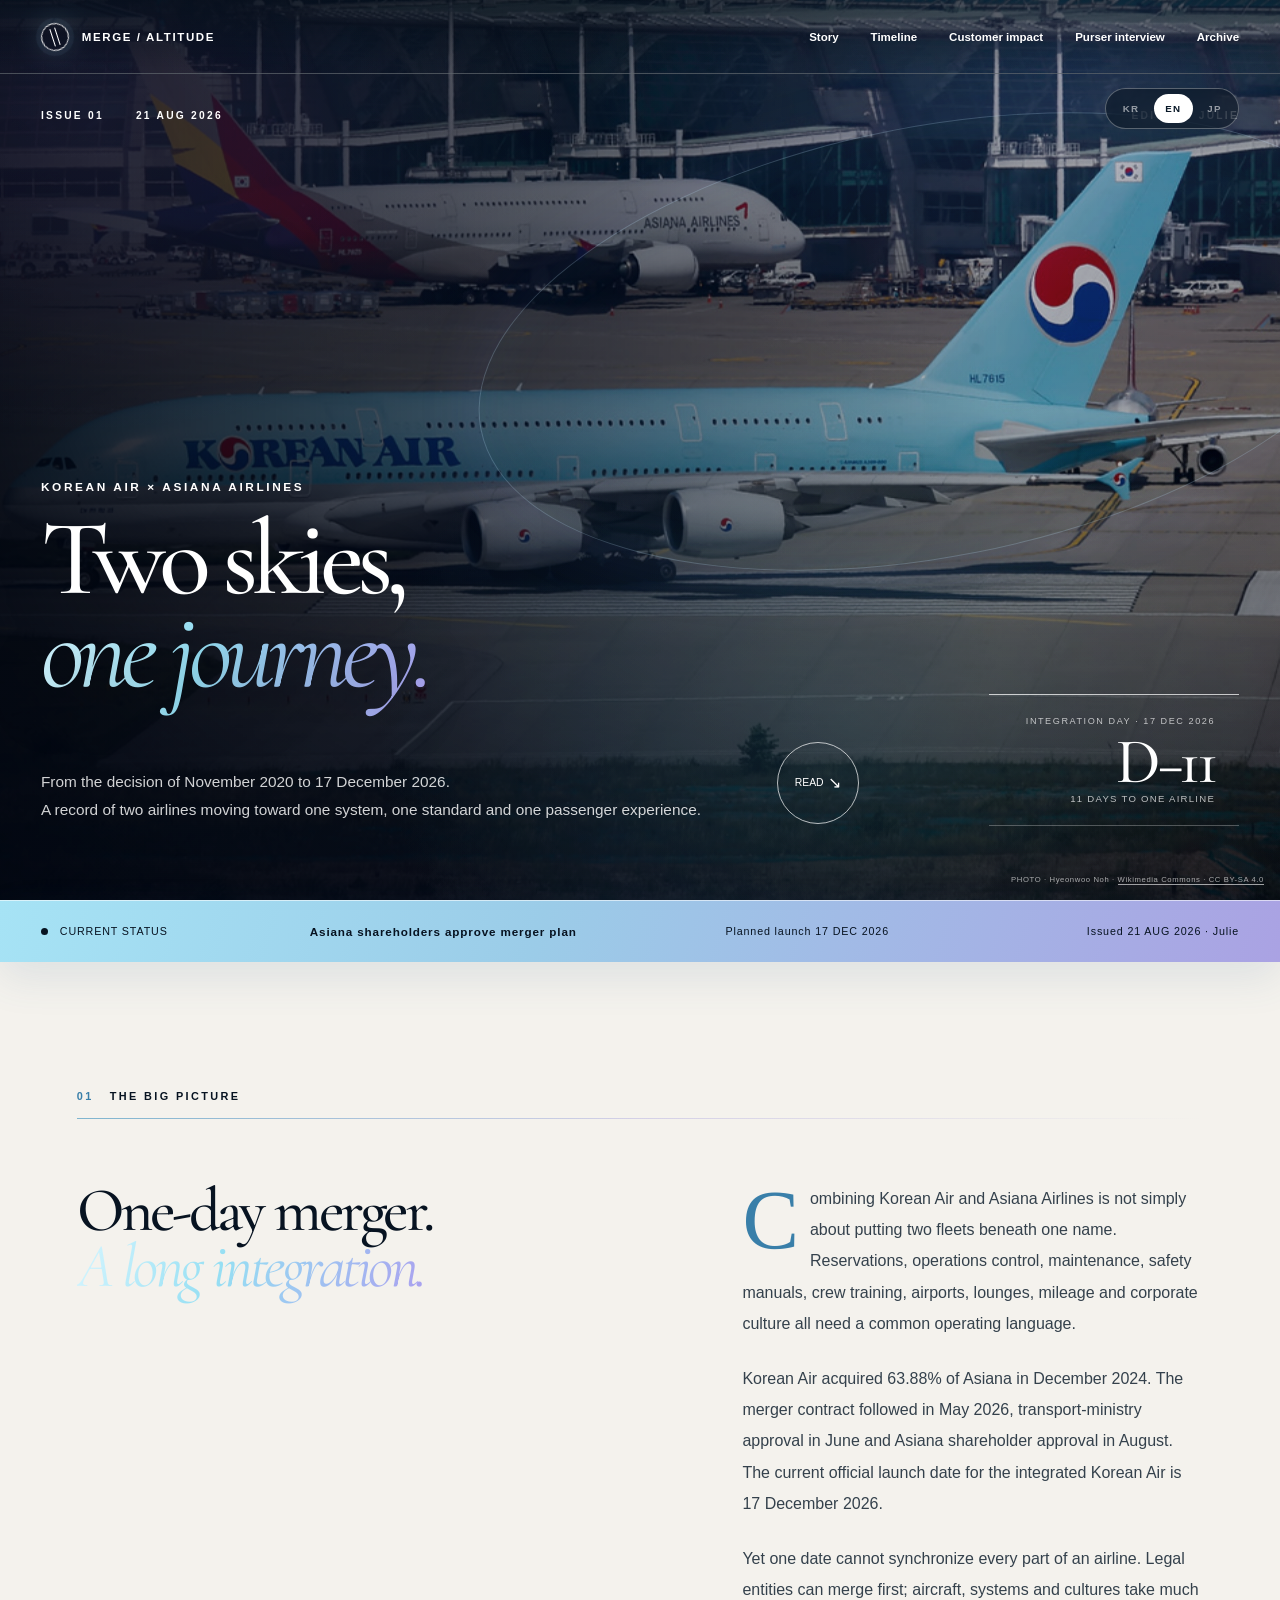
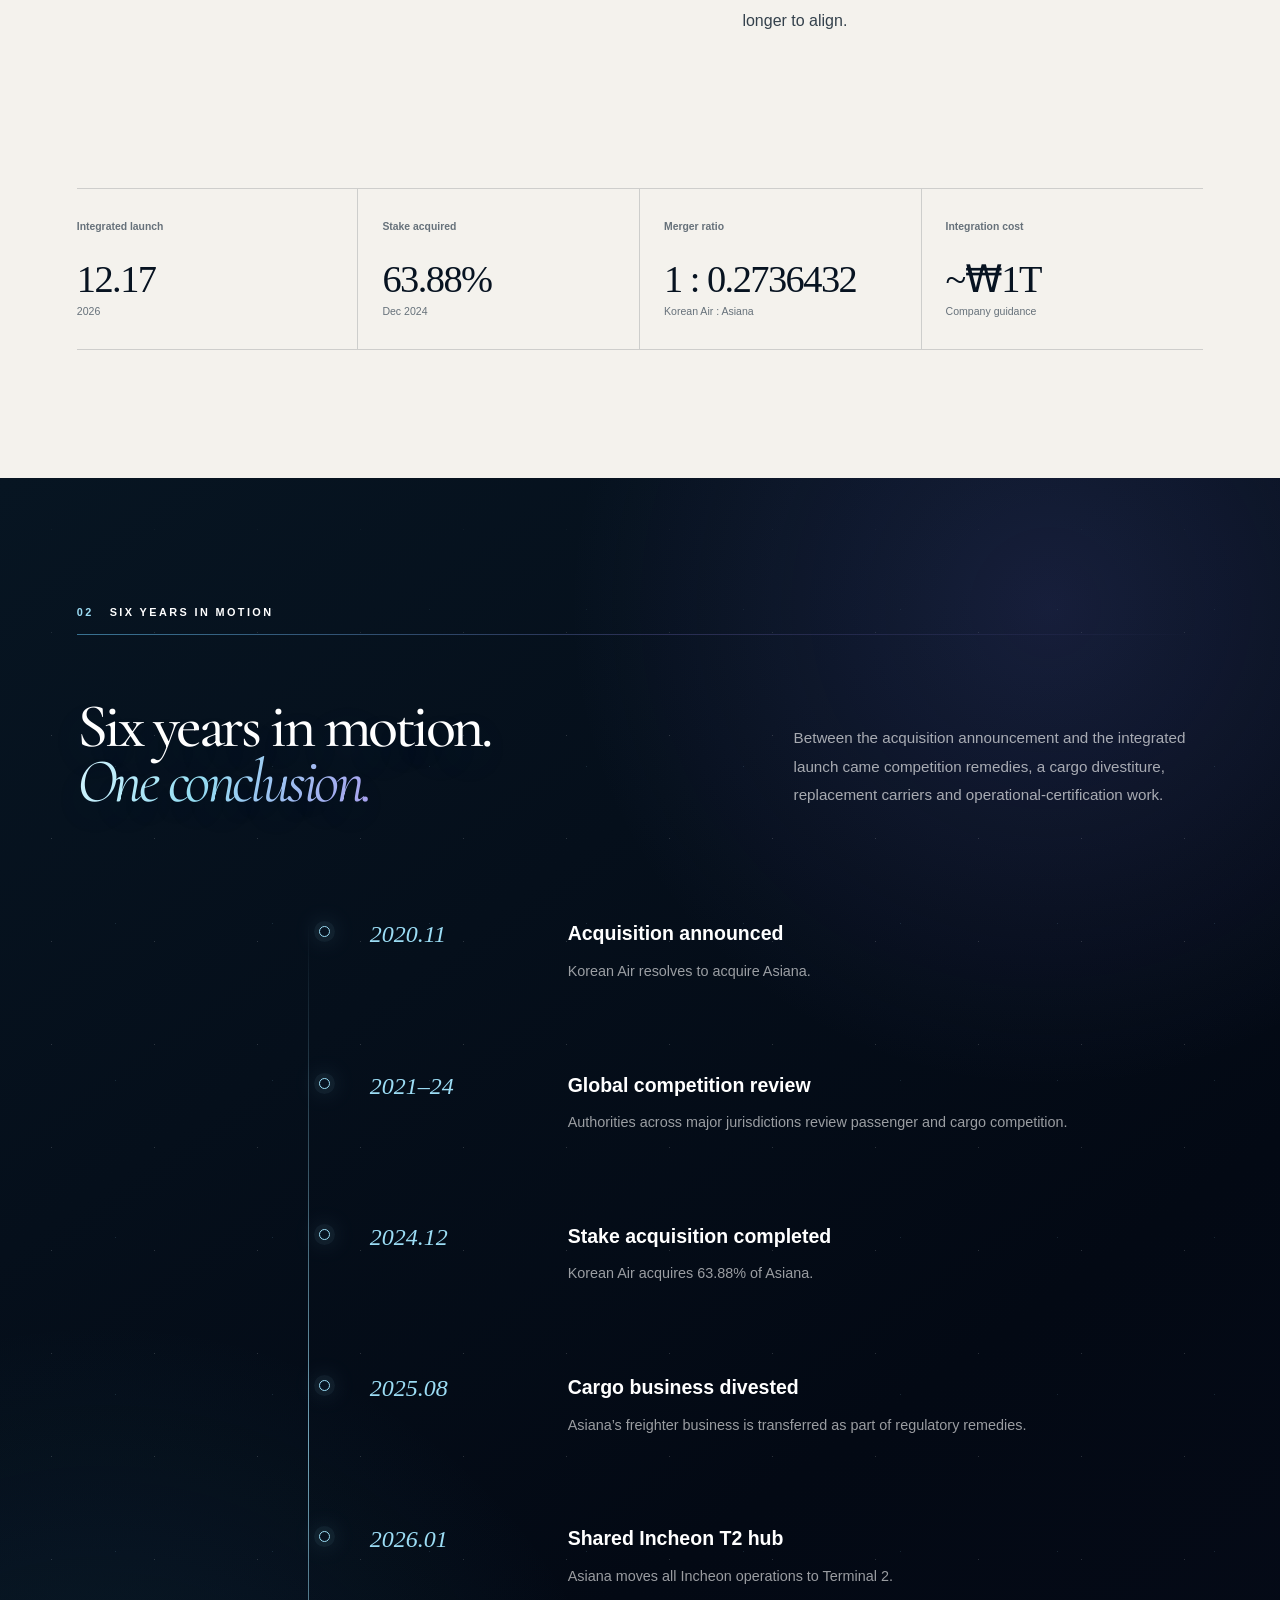
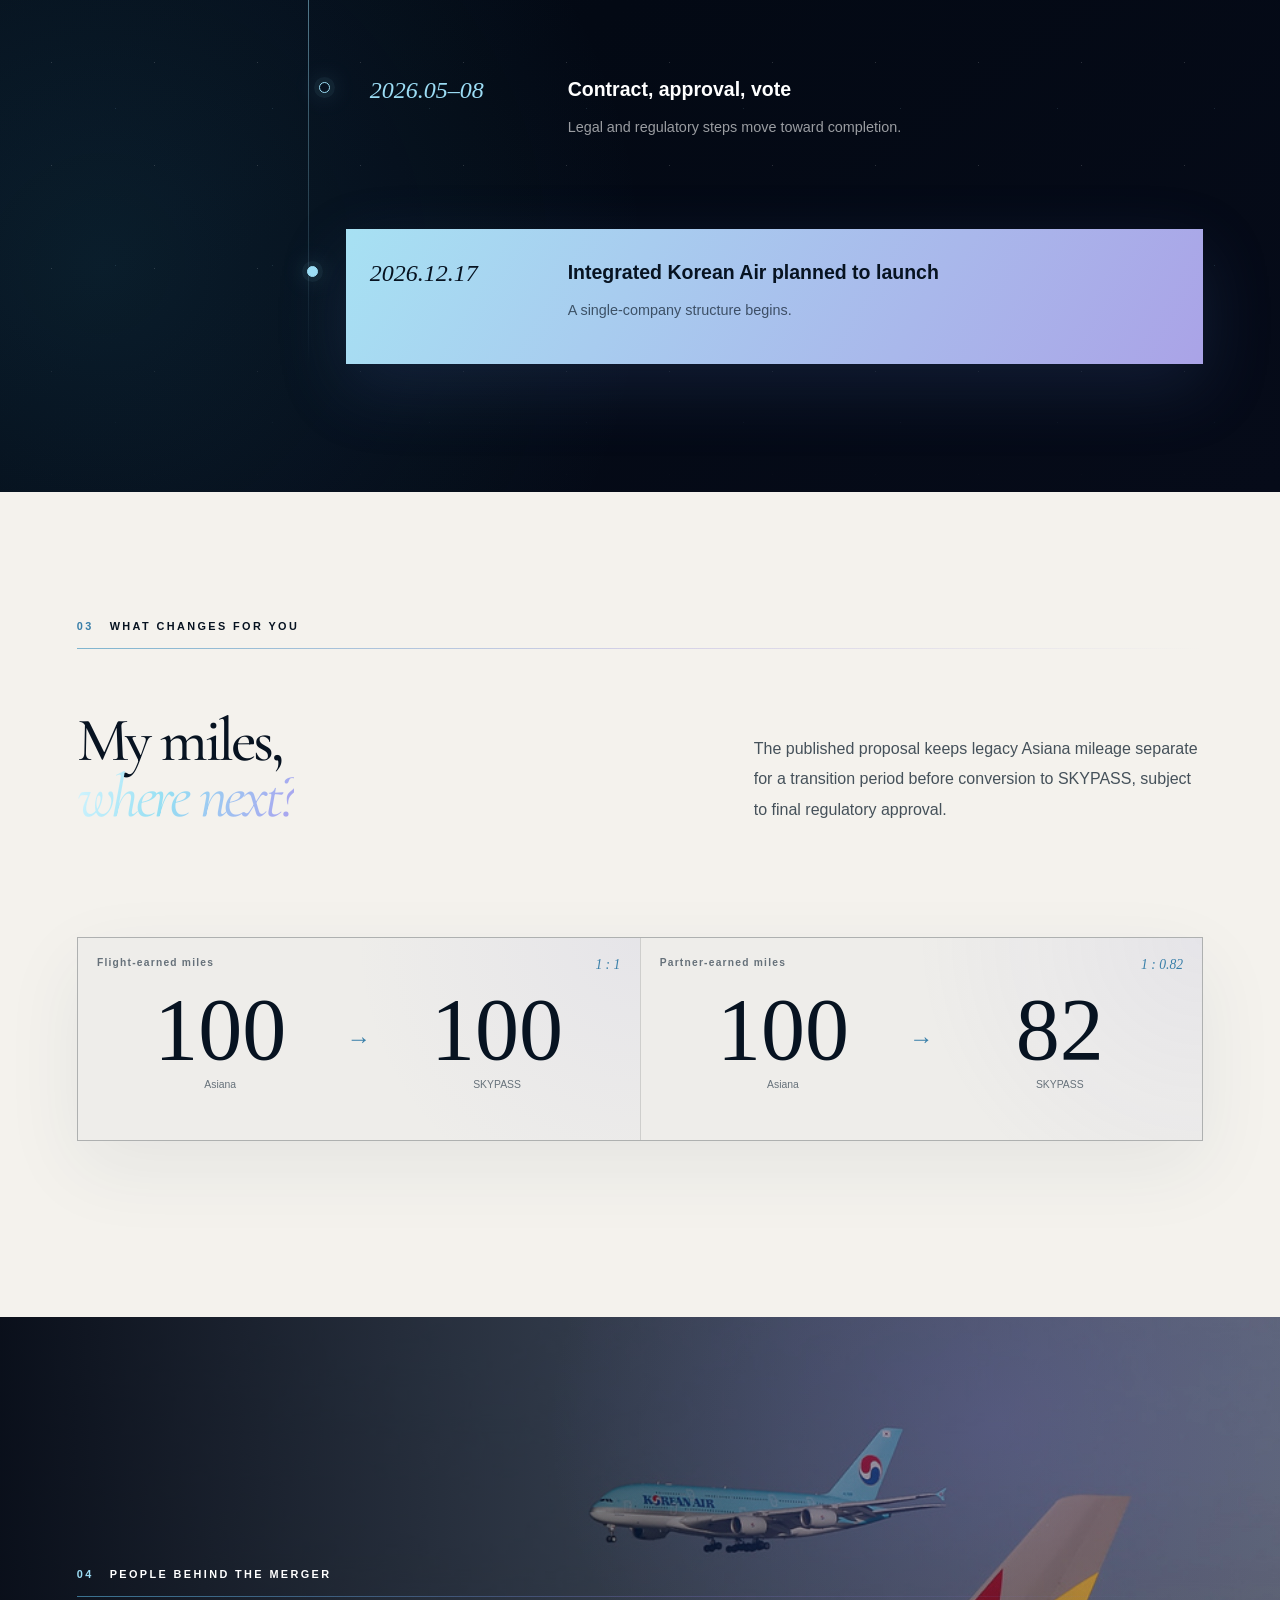
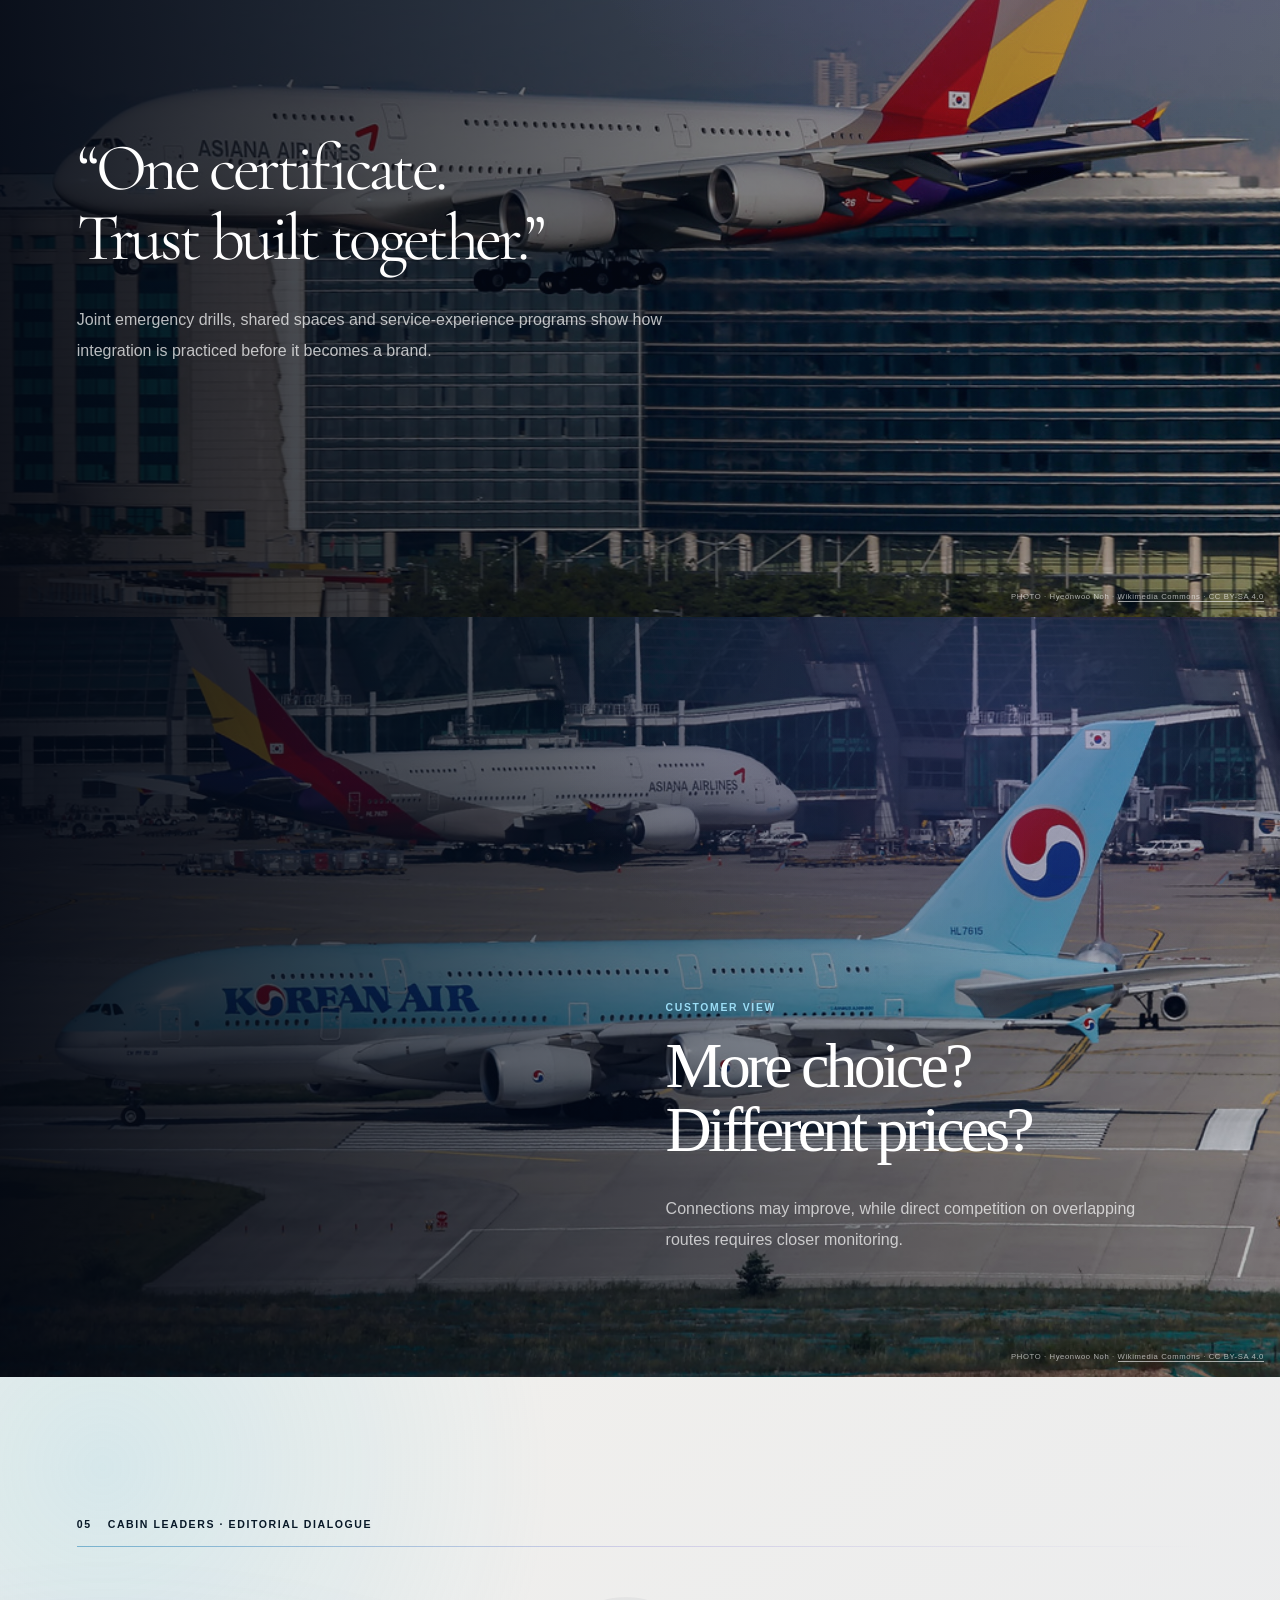
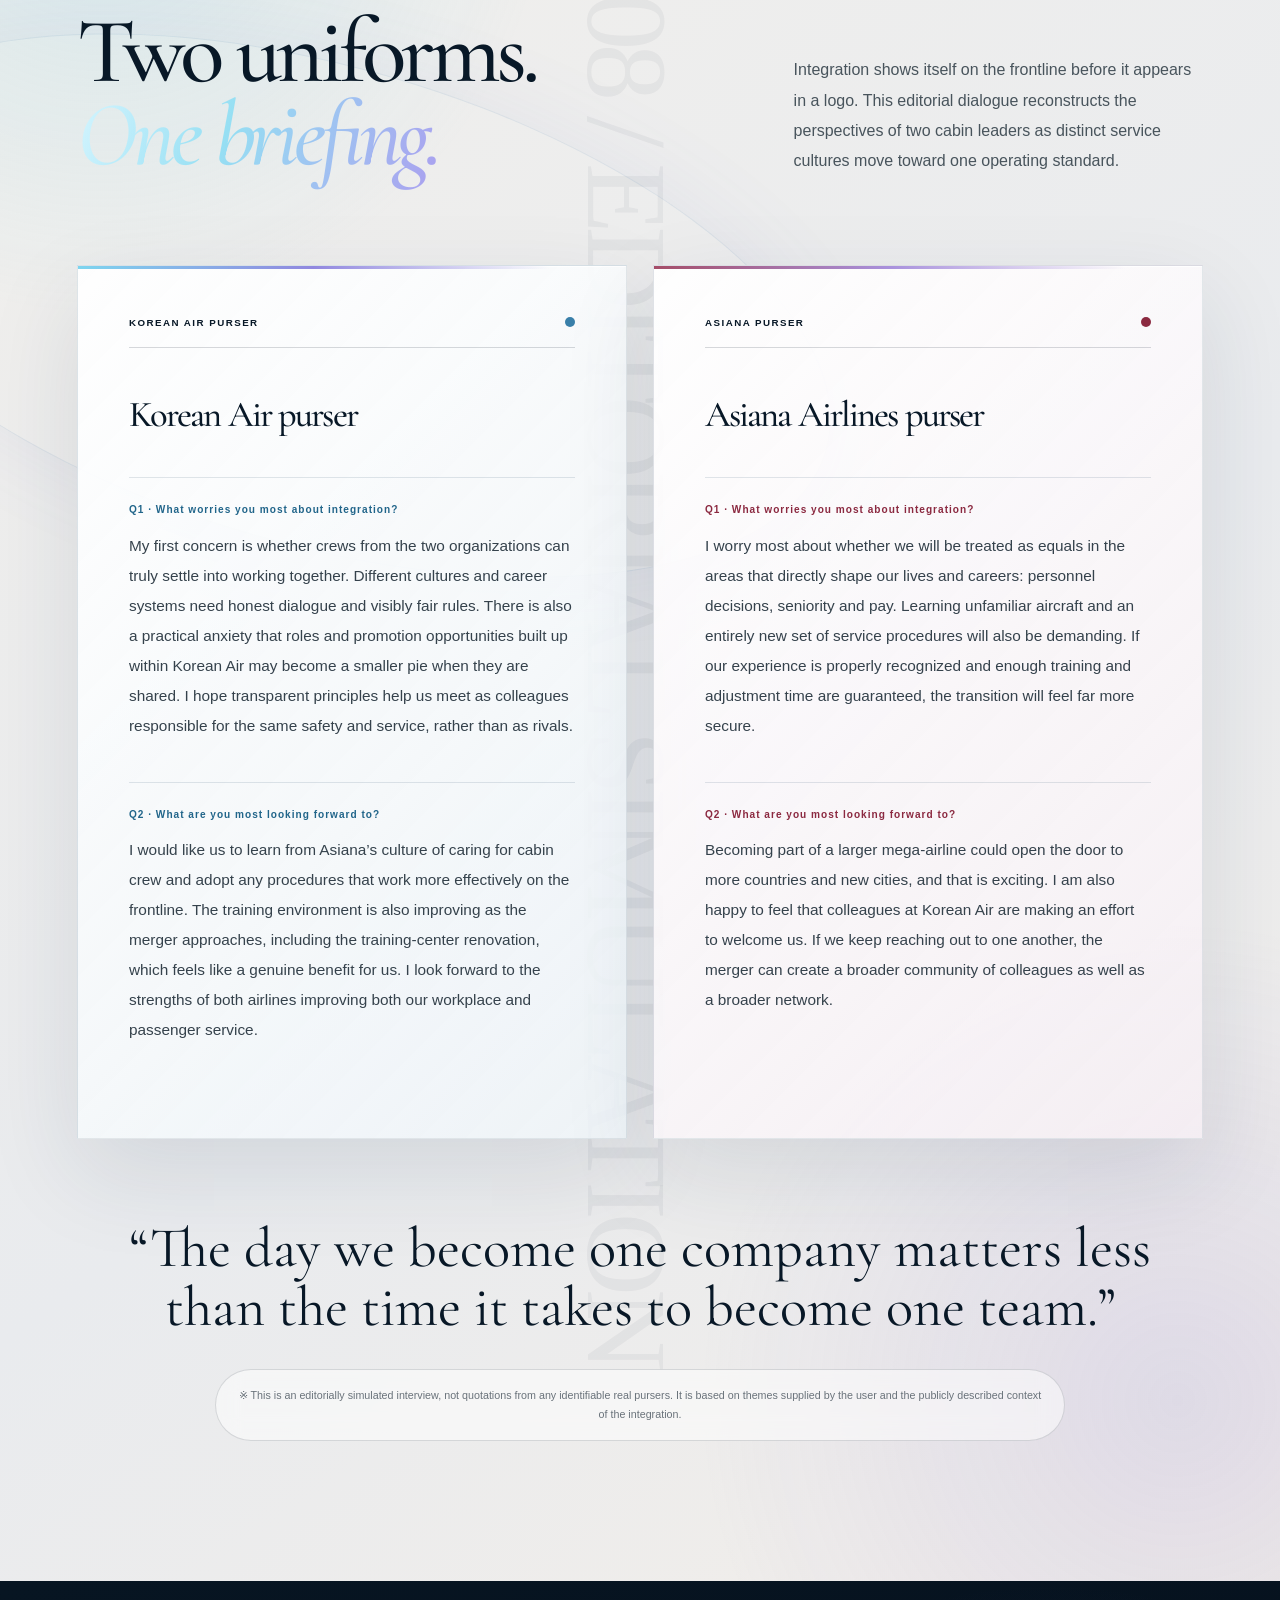
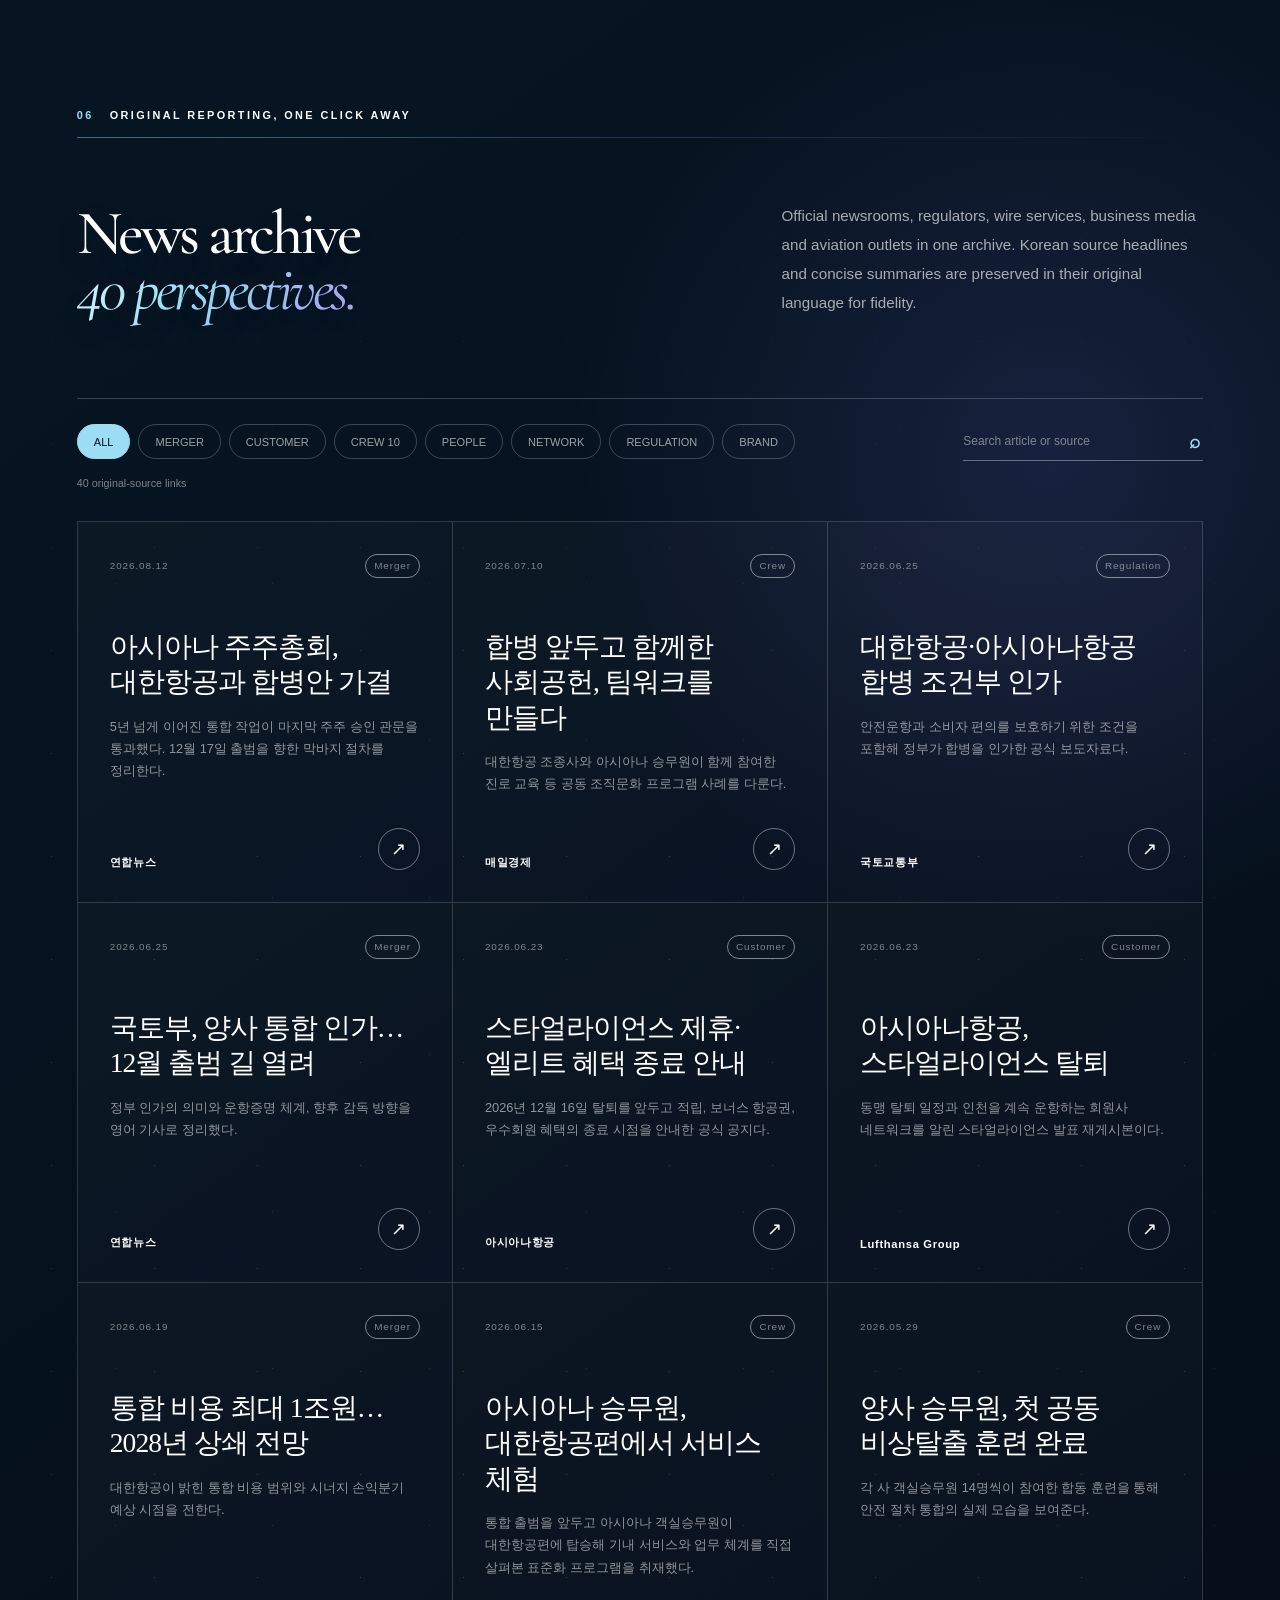
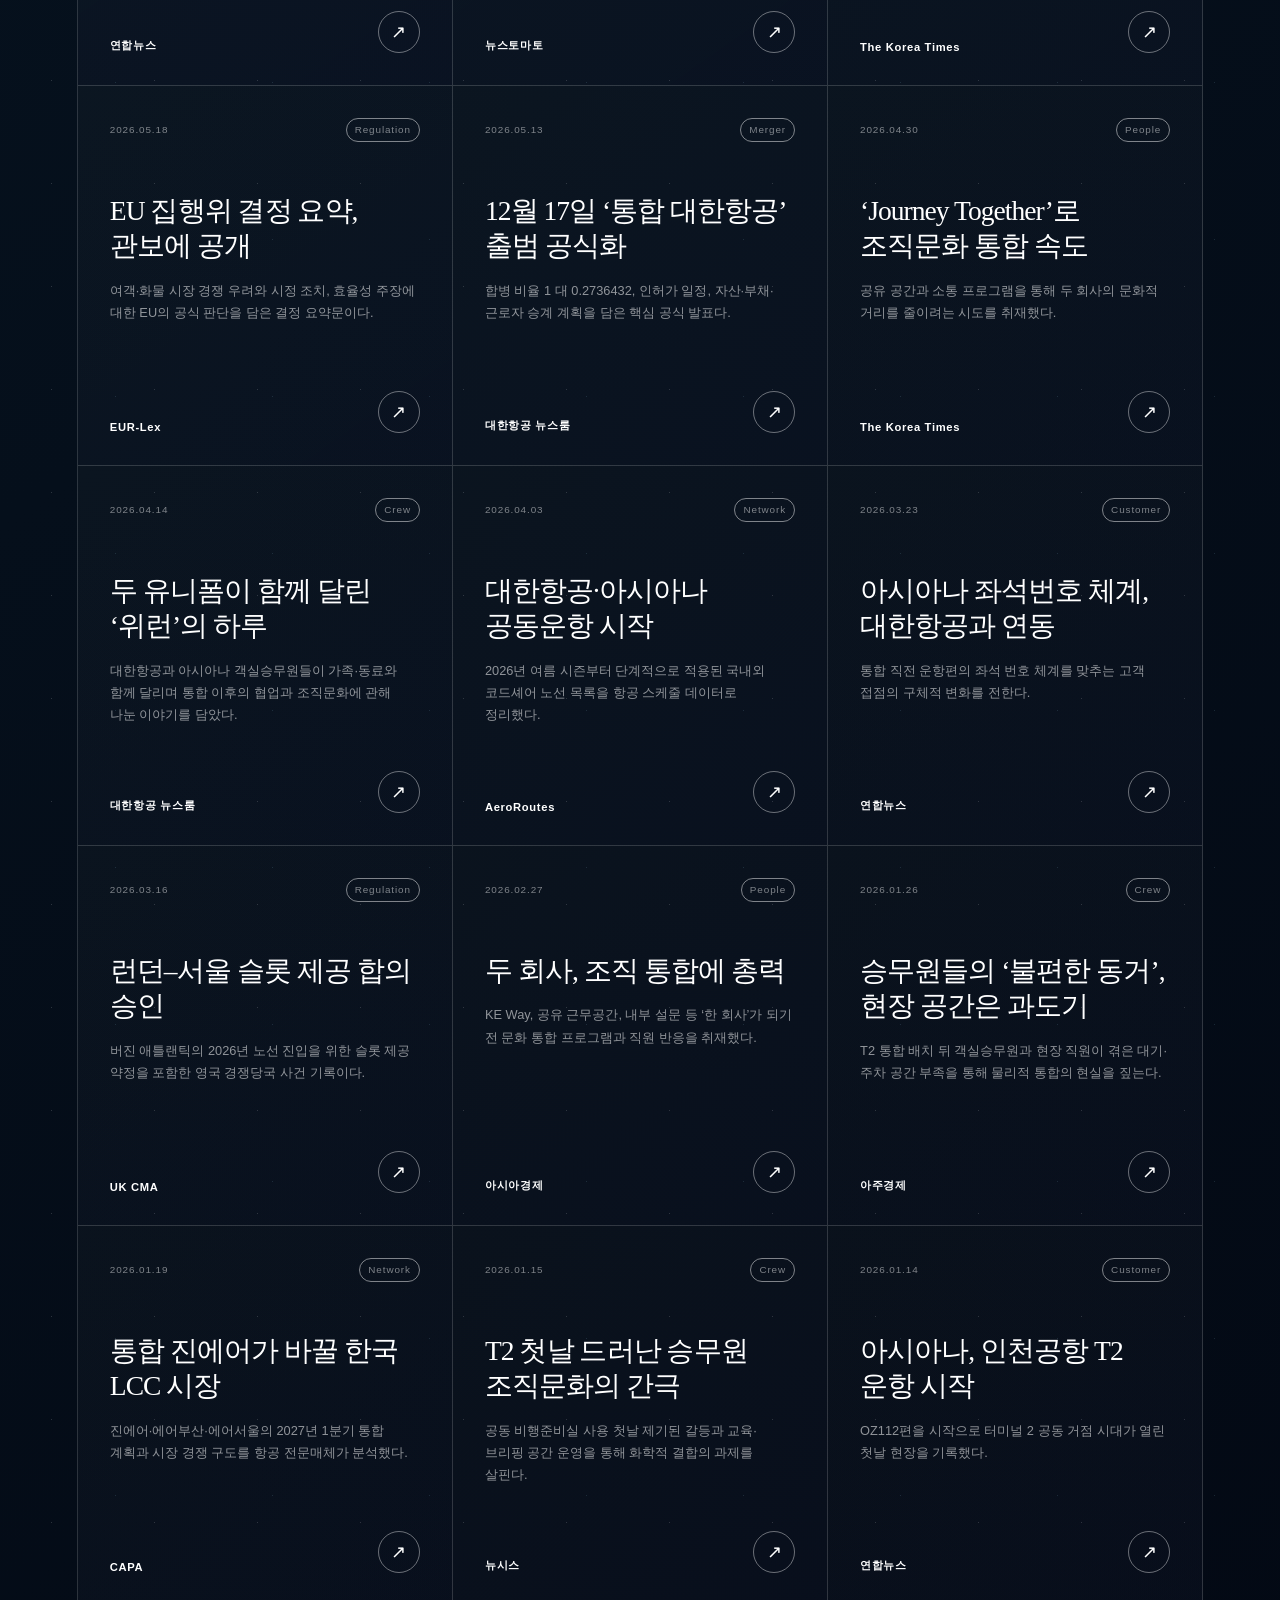
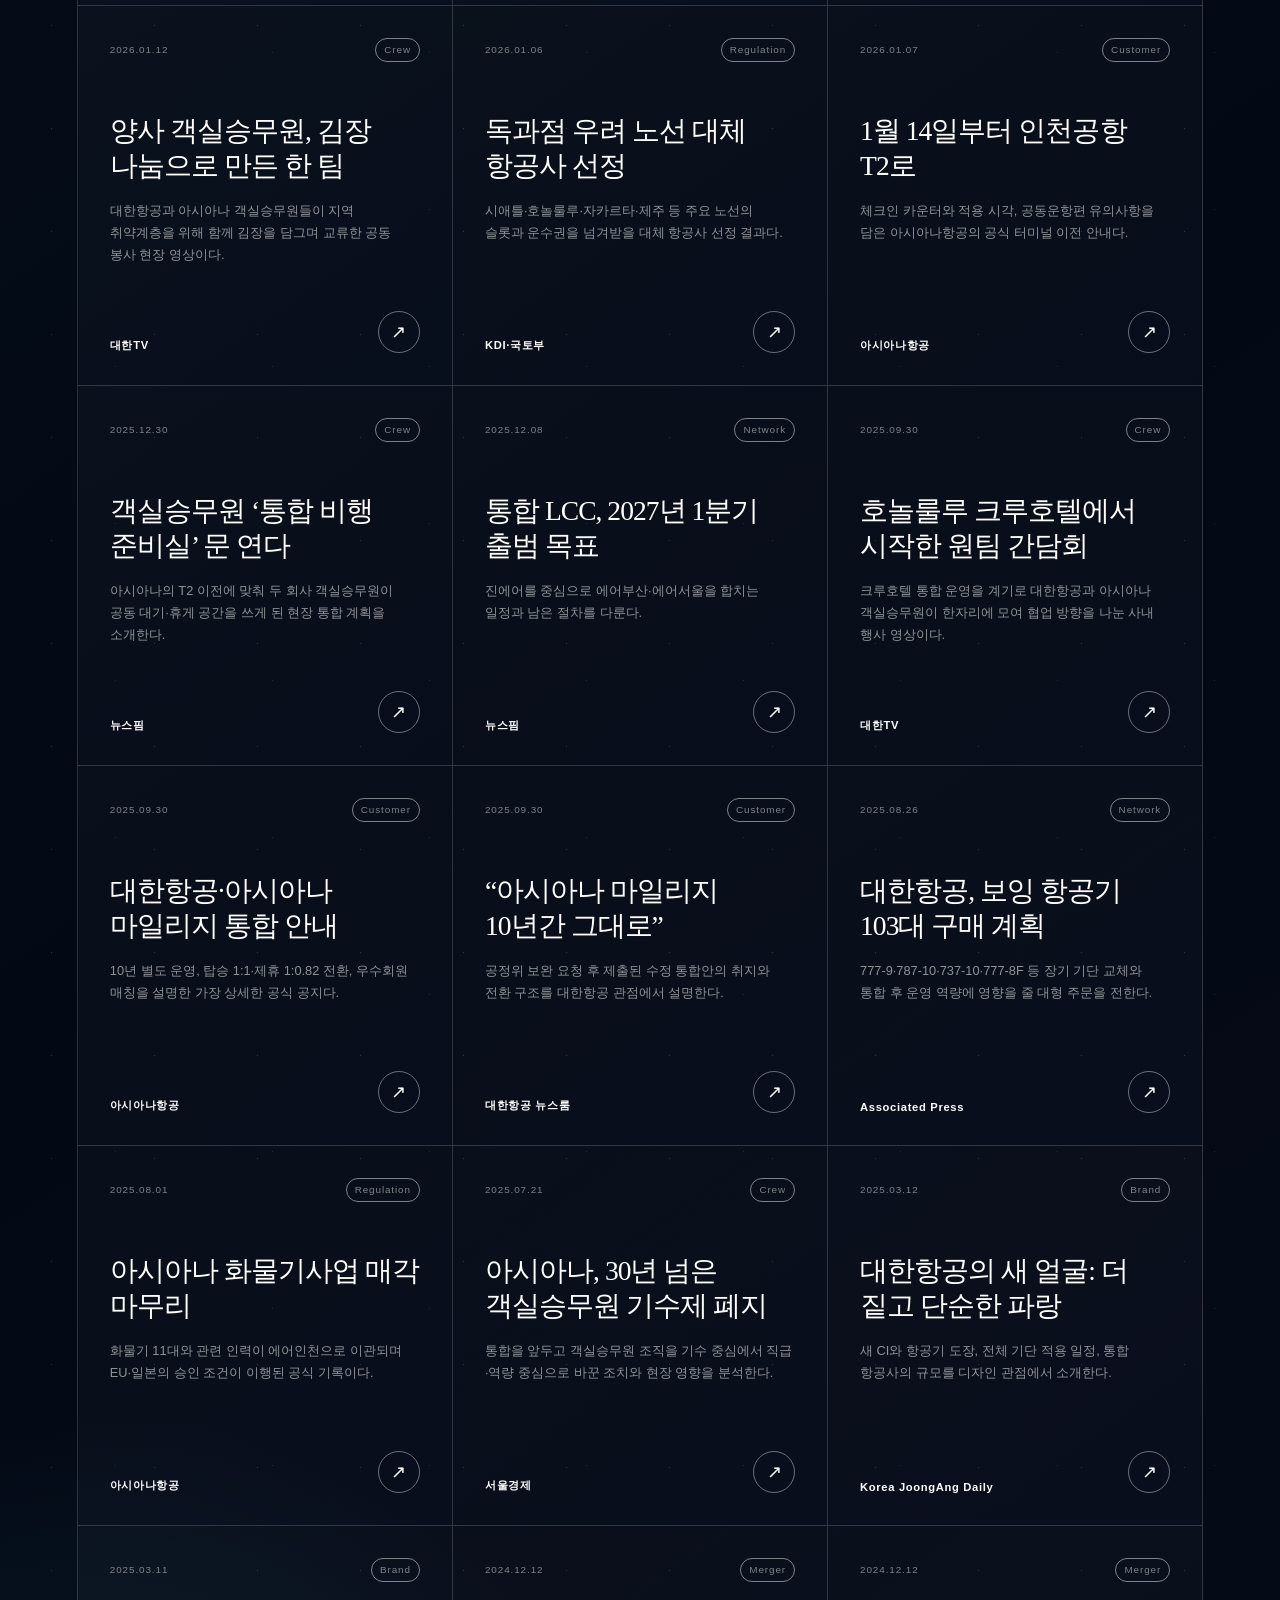
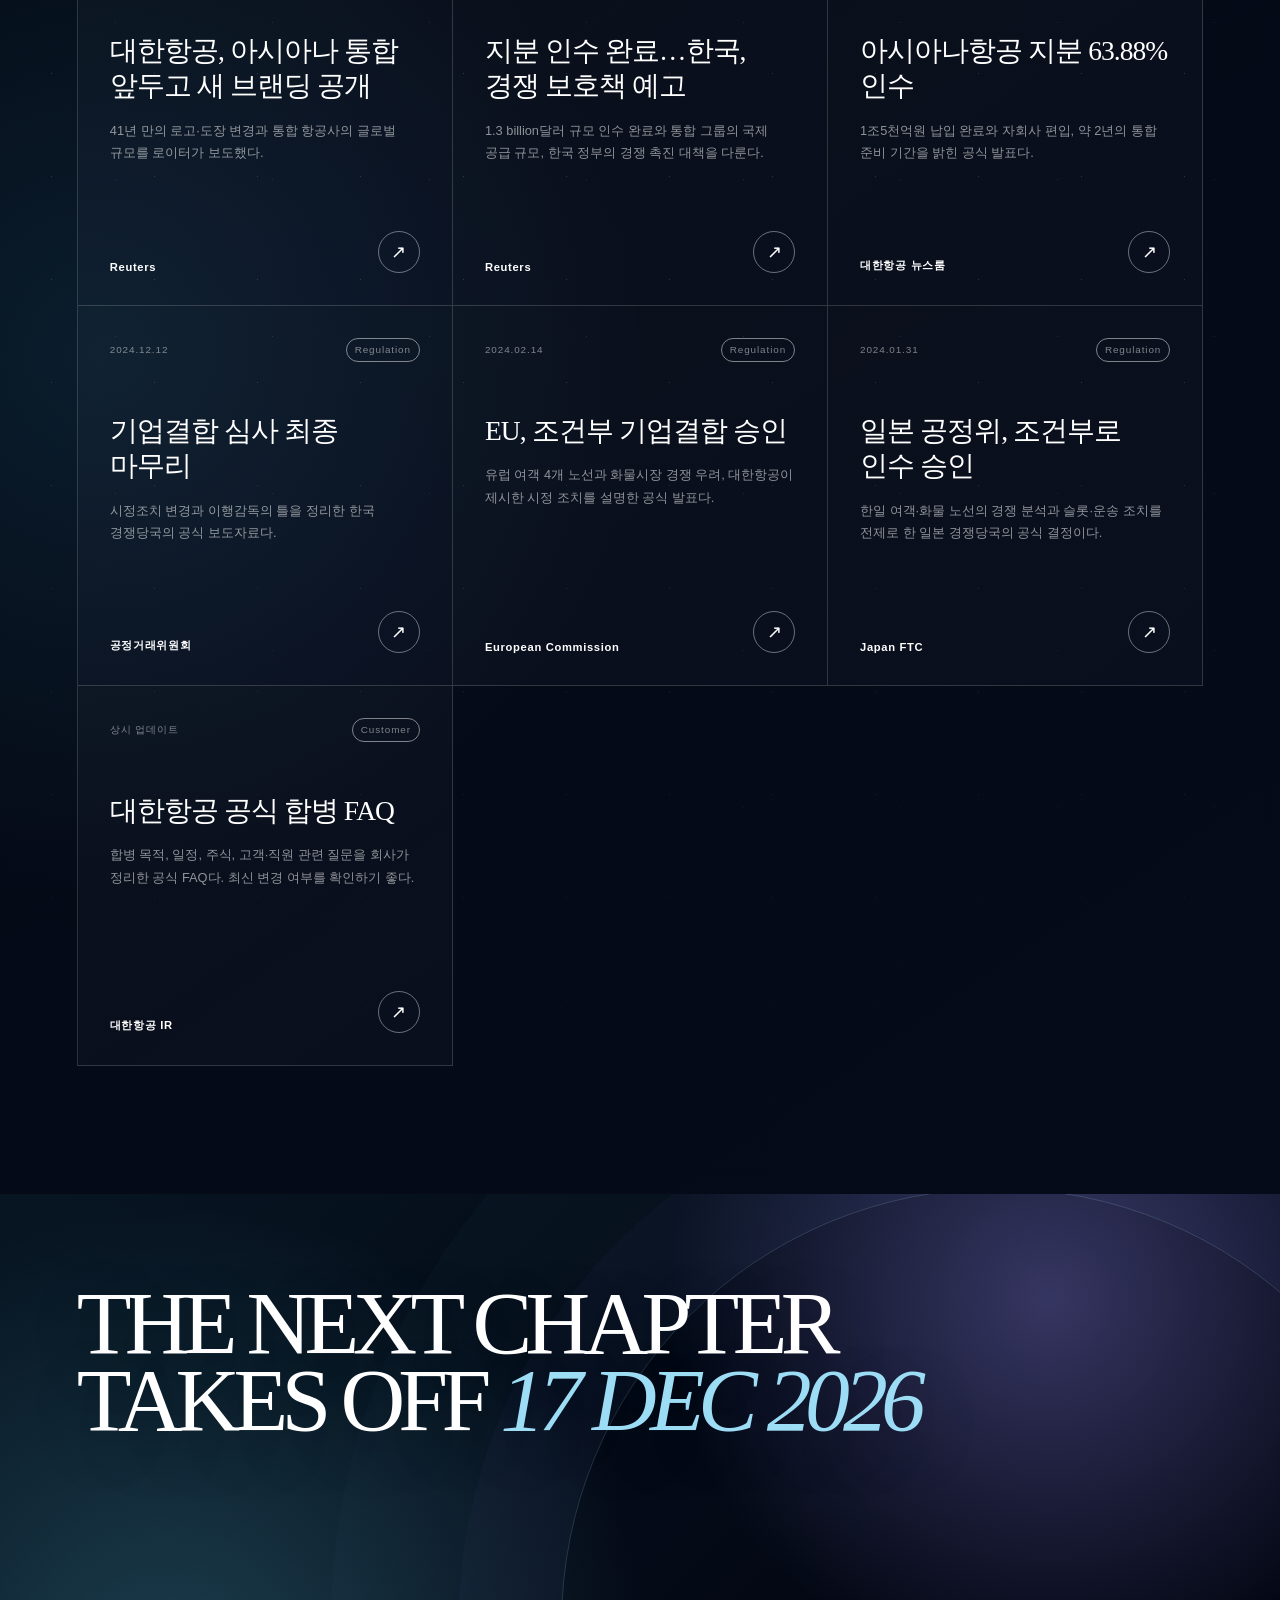
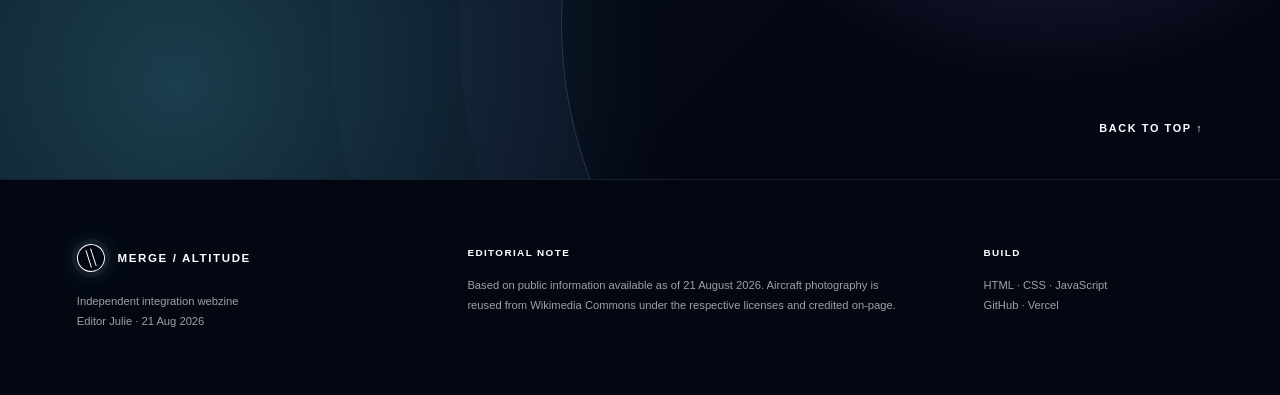
==== commit 6e3272ea: "Refine cosmic editorial typography" ====
--- a/en.html
+++ b/en.html
@@ -3,13 +3,13 @@
   <head>
     <meta charset="utf-8" />
     <meta name="viewport" content="width=device-width,initial-scale=1" />
-    <meta name="theme-color" content="#081827" />
+    <meta name="theme-color" content="#030814" />
     <meta
       name="description"
       content="An independent editorial webzine documenting the Korean Air–Asiana Airlines integration toward 17 December 2026."
     />
     <title>Two Skies, One Journey | Korean Air × Asiana</title>
-    <link rel="stylesheet" href="assets/styles.css?v=20260821-3" />
+    <link rel="stylesheet" href="assets/styles.css?v=20260821-4" />
     <style>
       @import url("https://fonts.googleapis.com/css2?family=Cormorant+Garamond:ital,wght@0,400;0,500;0,600;1,400;1,500&display=swap");
       :root {
@@ -686,3 +686,4 @@
     </script>
   </body>
 </html>
+
--- a/assets/styles.css
+++ b/assets/styles.css
@@ -1598,6 +1598,427 @@
   }
 }
 
+/* Cosmic editorial system — quiet, precise and deliberately two-line. */
+:root {
+  --ink: #071321;
+  --paper: #f4f2ed;
+  --paper-2: #e9e7e2;
+  --sky: #9cddf5;
+  --sky-deep: #397fa9;
+  --gold: #d6b77b;
+  --violet: #8279d8;
+  --cosmic: #030814;
+  --line: rgba(7, 19, 33, 0.16);
+}
+
+body {
+  background:
+    radial-gradient(circle at 8% 18%, rgba(120, 154, 224, 0.08), transparent 24rem),
+    radial-gradient(circle at 92% 72%, rgba(145, 205, 231, 0.09), transparent 30rem),
+    var(--paper);
+}
+
+html[lang="ja"] body {
+  word-break: normal;
+  line-break: strict;
+  overflow-wrap: anywhere;
+}
+
+.opening-grid > *,
+.timeline-heading > *,
+.mileage-intro > *,
+.regulation-heading > *,
+.newsroom-heading > *,
+.purser-head > *,
+.purser-grid > * {
+  min-width: 0;
+}
+
+.site-header.scrolled {
+  background: rgba(3, 8, 20, 0.86);
+  border-bottom-color: rgba(157, 221, 246, 0.2);
+  box-shadow: 0 18px 54px rgba(0, 0, 0, 0.18);
+}
+
+.masthead-mark {
+  box-shadow:
+    0 0 0 5px rgba(156, 221, 245, 0.06),
+    0 0 28px rgba(156, 221, 245, 0.22);
+}
+
+.hero {
+  isolation: isolate;
+  background: var(--cosmic);
+}
+
+.hero-image {
+  z-index: 0;
+  filter: saturate(0.76) contrast(1.09) brightness(0.82);
+}
+
+.hero-shade {
+  z-index: 1;
+  background:
+    linear-gradient(90deg, rgba(2, 7, 18, 0.9) 0%, rgba(5, 14, 32, 0.48) 48%, rgba(8, 14, 29, 0.12) 78%),
+    linear-gradient(0deg, rgba(1, 5, 14, 0.78), transparent 52%);
+}
+
+.hero::before {
+  content: "";
+  position: absolute;
+  z-index: 2;
+  inset: -18%;
+  pointer-events: none;
+  opacity: 0.68;
+  mix-blend-mode: screen;
+  background:
+    radial-gradient(ellipse at 76% 15%, rgba(105, 130, 230, 0.3), transparent 27%),
+    radial-gradient(ellipse at 62% 72%, rgba(88, 207, 223, 0.18), transparent 31%),
+    radial-gradient(ellipse at 18% 22%, rgba(163, 119, 214, 0.16), transparent 24%);
+  animation: cosmic-drift 14s ease-in-out infinite alternate;
+}
+
+.hero::after {
+  content: "";
+  position: absolute;
+  z-index: 2;
+  right: -9vw;
+  top: 14vh;
+  width: min(72vw, 980px);
+  aspect-ratio: 2.15 / 1;
+  border: 1px solid rgba(188, 226, 255, 0.24);
+  border-radius: 50%;
+  box-shadow:
+    0 0 70px rgba(123, 124, 222, 0.1),
+    inset 0 0 55px rgba(132, 214, 235, 0.05);
+  transform: rotate(-11deg);
+  pointer-events: none;
+}
+
+.hero-copy,
+.hero-topline,
+.hero-dday,
+.visual-note {
+  z-index: 3;
+}
+
+.hero .hero-copy h1,
+main .display-title,
+.brand-grid .brand-sticky h2,
+.archive-grid .archive-copy h2,
+.purser-interview .purser-head h2,
+.closing p {
+  max-width: none;
+  white-space: nowrap;
+  text-wrap: nowrap;
+  font-kerning: normal;
+  font-variant-ligatures: common-ligatures;
+}
+
+.hero .hero-copy h1 {
+  font-size: clamp(4.2rem, 8.4vw, 8.9rem);
+  line-height: 0.86;
+  letter-spacing: -0.064em;
+  text-shadow: 0 18px 60px rgba(0, 0, 0, 0.42);
+}
+
+main .display-title {
+  font-size: clamp(3.2rem, 6.15vw, 6.9rem);
+  line-height: 0.9;
+  letter-spacing: -0.056em;
+}
+
+.opening-grid .display-title,
+.timeline-heading .display-title,
+.mileage-intro .display-title,
+.regulation-heading .display-title,
+.newsroom-heading .display-title {
+  font-size: clamp(3rem, 4.85vw, 5.9rem);
+}
+
+.dark-section .display-title {
+  text-shadow: 0 14px 46px rgba(80, 142, 222, 0.14);
+}
+
+@supports ((-webkit-background-clip: text) or (background-clip: text)) {
+  .hero .hero-copy h1 em,
+  main .display-title em,
+  .purser-interview .purser-head h2 em {
+    color: transparent;
+    background: linear-gradient(112deg, #d7f6ff 0%, #96dff3 42%, #aaa0ef 100%);
+    -webkit-background-clip: text;
+    background-clip: text;
+  }
+}
+
+.hero .eyebrow,
+.hero-topline,
+.section-kicker,
+.purser-kicker {
+  text-transform: uppercase;
+  letter-spacing: 0.22em;
+}
+
+.section-kicker,
+.purser-kicker {
+  border-image: linear-gradient(90deg, rgba(78, 155, 194, 0.7), rgba(130, 121, 216, 0.28), transparent) 1;
+}
+
+.dark-section {
+  position: relative;
+  isolation: isolate;
+  background:
+    radial-gradient(circle at 82% 8%, rgba(94, 95, 188, 0.2), transparent 30rem),
+    radial-gradient(circle at 8% 86%, rgba(50, 148, 183, 0.14), transparent 34rem),
+    linear-gradient(145deg, #071522 0%, #030914 62%, #060b19 100%);
+}
+
+.dark-section::before {
+  content: "";
+  position: absolute;
+  z-index: -1;
+  inset: 0;
+  opacity: 0.2;
+  pointer-events: none;
+  background-image:
+    radial-gradient(circle, rgba(255, 255, 255, 0.78) 0 0.7px, transparent 1px),
+    radial-gradient(circle, rgba(159, 220, 245, 0.68) 0 0.6px, transparent 0.9px);
+  background-position: 0 0, 37px 53px;
+  background-size: 103px 103px, 157px 157px;
+  mask-image: linear-gradient(to bottom, transparent, #000 14%, #000 86%, transparent);
+}
+
+.status-bar {
+  position: relative;
+  background: linear-gradient(108deg, #a6e3f5 0%, #9bcce8 42%, #aaa2e3 100%);
+  box-shadow:
+    inset 0 1px rgba(255, 255, 255, 0.58),
+    0 16px 42px rgba(64, 105, 151, 0.12);
+}
+
+.timeline::before {
+  background: linear-gradient(to bottom, rgba(156, 221, 245, 0), rgba(156, 221, 245, 0.72), rgba(155, 139, 229, 0));
+}
+
+.timeline li::before {
+  box-shadow:
+    0 0 0 5px rgba(156, 221, 245, 0.05),
+    0 0 24px rgba(156, 221, 245, 0.42);
+}
+
+.timeline li.future {
+  background: linear-gradient(120deg, #a7e1f3, #aaa3e7);
+  box-shadow: 0 24px 70px rgba(71, 106, 170, 0.2);
+}
+
+.network-visual {
+  opacity: 0.52;
+  filter: drop-shadow(0 0 28px rgba(126, 207, 236, 0.18));
+}
+
+.ratio-board,
+.impact-grid,
+.regulation-grid {
+  box-shadow: 0 26px 80px rgba(31, 53, 86, 0.07);
+}
+
+.ratio-board article,
+.impact-card,
+.regulation-grid article {
+  background:
+    radial-gradient(circle at 100% 0, rgba(133, 134, 217, 0.08), transparent 48%),
+    rgba(248, 247, 243, 0.78);
+}
+
+.feature-overlay {
+  background:
+    radial-gradient(ellipse at 78% 12%, rgba(124, 111, 215, 0.22), transparent 32%),
+    linear-gradient(90deg, rgba(2, 7, 18, 0.92), rgba(5, 13, 29, 0.42) 62%, rgba(7, 14, 29, 0.14));
+}
+
+.purser-interview {
+  isolation: isolate;
+  background:
+    radial-gradient(circle at 8% 5%, rgba(118, 204, 229, 0.22), transparent 28rem),
+    radial-gradient(circle at 92% 90%, rgba(131, 118, 209, 0.16), transparent 30rem),
+    linear-gradient(145deg, #f2f0ec 0%, #e9ebee 58%, #f2eee9 100%) !important;
+}
+
+.purser-interview::after {
+  content: "";
+  position: absolute;
+  z-index: 0;
+  left: -16vw;
+  top: 16%;
+  width: min(82vw, 1100px);
+  aspect-ratio: 2.2 / 1;
+  border: 1px solid rgba(72, 127, 174, 0.12);
+  border-radius: 50%;
+  transform: rotate(16deg);
+  box-shadow: 0 0 90px rgba(108, 110, 198, 0.08);
+  pointer-events: none;
+}
+
+.purser-interview .purser-grid {
+  gap: clamp(0.9rem, 2vw, 1.8rem);
+  border: 0;
+  background: transparent;
+}
+
+.purser-interview .purser-card {
+  position: relative;
+  overflow: hidden;
+  border: 1px solid rgba(25, 64, 94, 0.12);
+  background:
+    linear-gradient(135deg, rgba(255, 255, 255, 0.96), rgba(239, 245, 249, 0.84));
+  box-shadow:
+    0 34px 90px rgba(24, 48, 77, 0.11),
+    inset 0 1px rgba(255, 255, 255, 0.9);
+}
+
+.purser-interview .purser-card.asiana {
+  background:
+    linear-gradient(135deg, rgba(255, 255, 255, 0.96), rgba(246, 239, 244, 0.86));
+}
+
+.purser-interview .purser-card::before {
+  content: "";
+  position: absolute;
+  inset: 0 0 auto;
+  height: 3px;
+  background: linear-gradient(90deg, #7dd5ef, #9188df, transparent 86%);
+}
+
+.purser-interview .purser-card.asiana::before {
+  background: linear-gradient(90deg, #a54d68, #a891dc, transparent 86%);
+}
+
+.purser-interview .purser-card h3 {
+  max-width: none;
+  white-space: nowrap;
+  text-wrap: nowrap;
+  font-size: clamp(1.7rem, 2.85vw, 3.15rem);
+  line-height: 1;
+  letter-spacing: -0.052em;
+}
+
+.purser-interview .qa {
+  border-top-color: rgba(42, 79, 106, 0.14);
+}
+
+.purser-note {
+  background: rgba(255, 255, 255, 0.5);
+  backdrop-filter: blur(12px);
+}
+
+.article-card {
+  background: linear-gradient(145deg, rgba(255, 255, 255, 0.025), rgba(129, 118, 211, 0.035));
+}
+
+.closing {
+  position: relative;
+  overflow: hidden;
+  color: white;
+  background:
+    radial-gradient(circle at 82% 18%, rgba(137, 128, 225, 0.38), transparent 24rem),
+    radial-gradient(circle at 14% 84%, rgba(93, 199, 225, 0.26), transparent 30rem),
+    linear-gradient(135deg, #071522, #030713 68%);
+}
+
+.closing::before {
+  content: "";
+  position: absolute;
+  right: -12vw;
+  bottom: -22vw;
+  width: 68vw;
+  aspect-ratio: 1;
+  border: 1px solid rgba(174, 220, 246, 0.18);
+  border-radius: 50%;
+  box-shadow:
+    0 0 0 8vw rgba(117, 108, 205, 0.035),
+    0 0 0 18vw rgba(91, 177, 210, 0.025);
+}
+
+.closing p,
+.closing a {
+  position: relative;
+}
+
+.closing p {
+  font-size: clamp(3.5rem, 7vw, 7.9rem);
+  line-height: 0.86;
+  text-shadow: 0 18px 60px rgba(0, 0, 0, 0.32);
+}
+
+.closing p em {
+  color: #9cddf5;
+}
+
+.site-footer {
+  background: #020711;
+  border-top: 1px solid rgba(156, 221, 245, 0.12);
+}
+
+@keyframes cosmic-drift {
+  from {
+    transform: translate3d(-1.5%, -0.8%, 0) scale(1);
+  }
+  to {
+    transform: translate3d(1.5%, 1%, 0) scale(1.04);
+  }
+}
+
+@media (max-width: 1050px) {
+  .opening-grid .display-title,
+  .timeline-heading .display-title,
+  .mileage-intro .display-title,
+  .regulation-heading .display-title,
+  .newsroom-heading .display-title {
+    font-size: clamp(3.05rem, 8.2vw, 5.6rem);
+  }
+}
+
+@media (max-width: 720px) {
+  .hero .hero-copy h1 {
+    font-size: clamp(3rem, 13vw, 3.65rem);
+    line-height: 0.89;
+  }
+
+  main .display-title,
+  .opening-grid .display-title,
+  .timeline-heading .display-title,
+  .mileage-intro .display-title,
+  .regulation-heading .display-title,
+  .newsroom-heading .display-title,
+  .brand-grid .brand-sticky h2,
+  .archive-grid .archive-copy h2,
+  .purser-interview .purser-head h2 {
+    font-size: clamp(1.92rem, 8.15vw, 2.75rem);
+    line-height: 0.96;
+    letter-spacing: -0.052em;
+  }
+
+  .purser-interview .purser-card h3 {
+    font-size: clamp(1.35rem, 6.1vw, 1.72rem);
+    letter-spacing: -0.055em;
+  }
+
+  .hero::after {
+    right: -55vw;
+    top: 22vh;
+    width: 150vw;
+  }
+
+  .purser-interview .purser-grid {
+    gap: 1rem;
+  }
+
+  .closing p {
+    font-size: clamp(2rem, 7.35vw, 2.8rem);
+    line-height: 0.9;
+  }
+}
+
 @media (prefers-reduced-motion: reduce) {
   html {
     scroll-behavior: auto;
@@ -1614,3 +2035,4 @@
     transform: none;
   }
 }
+
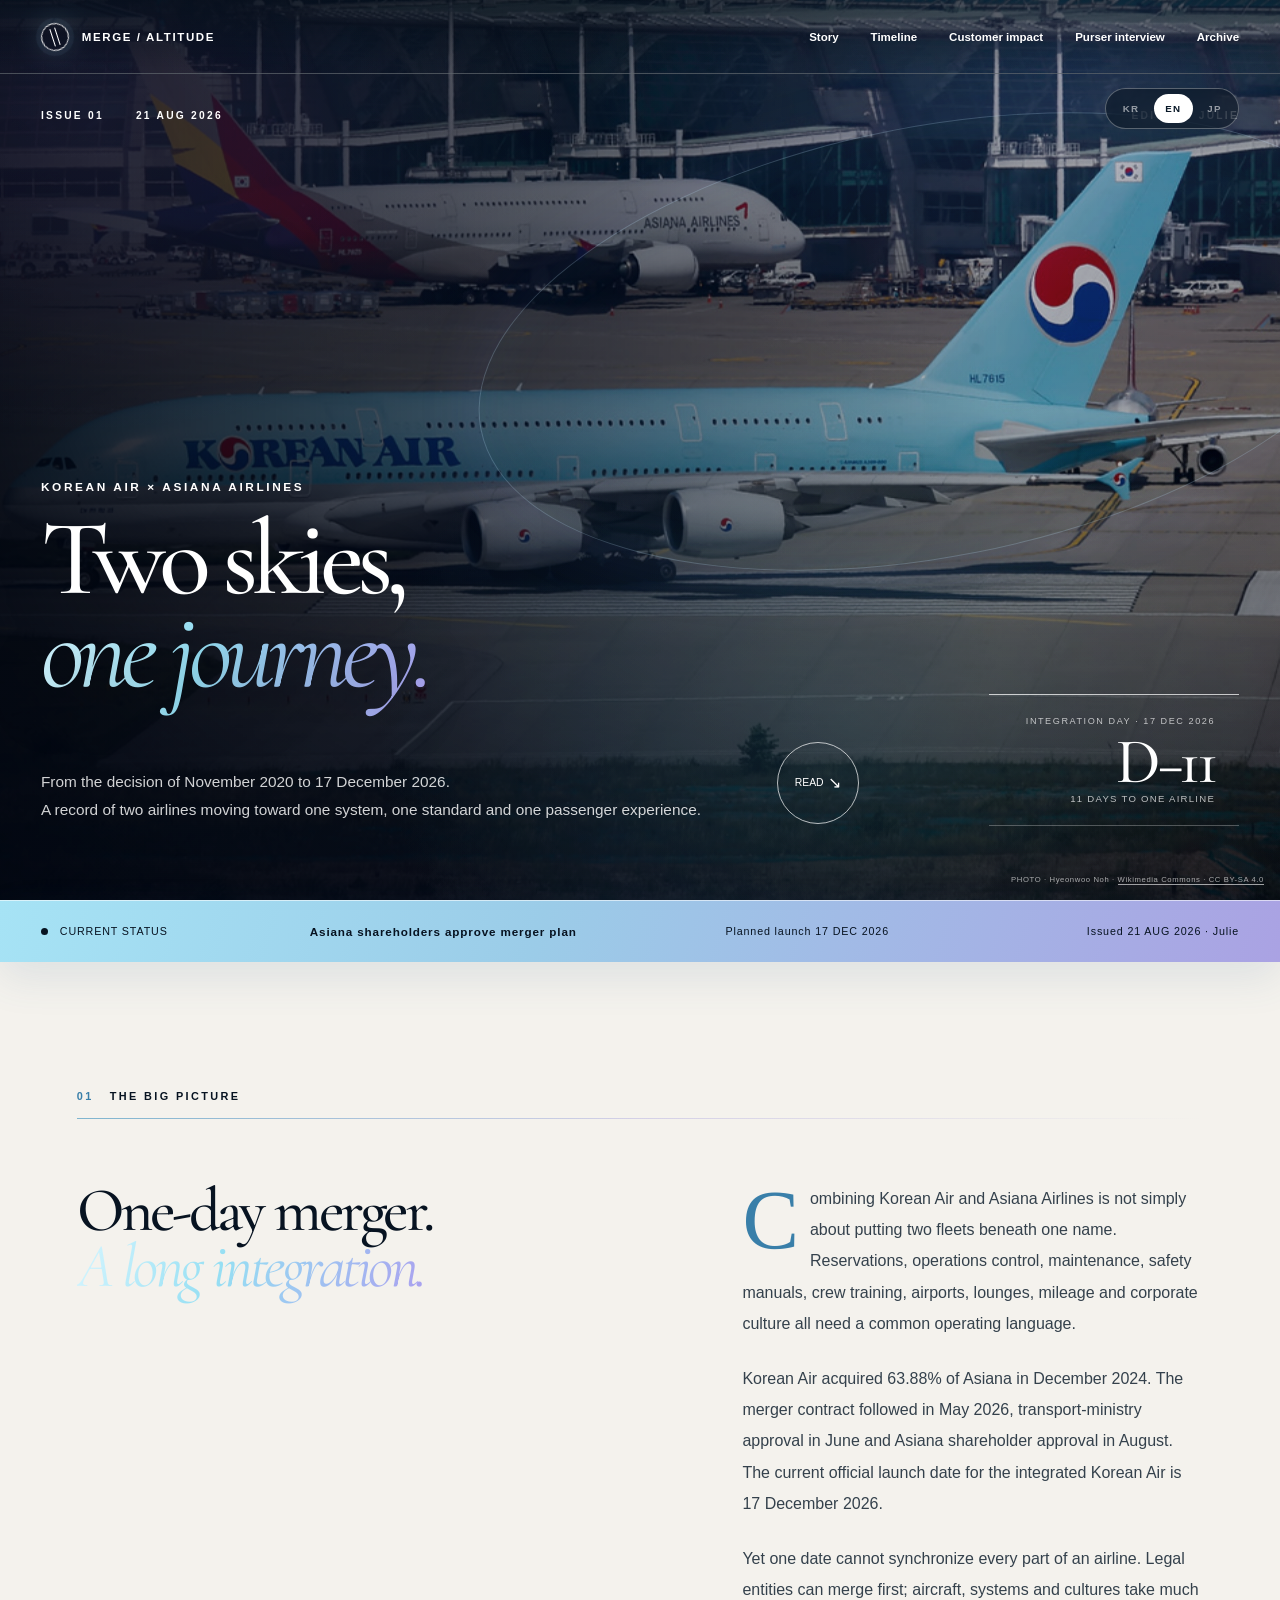
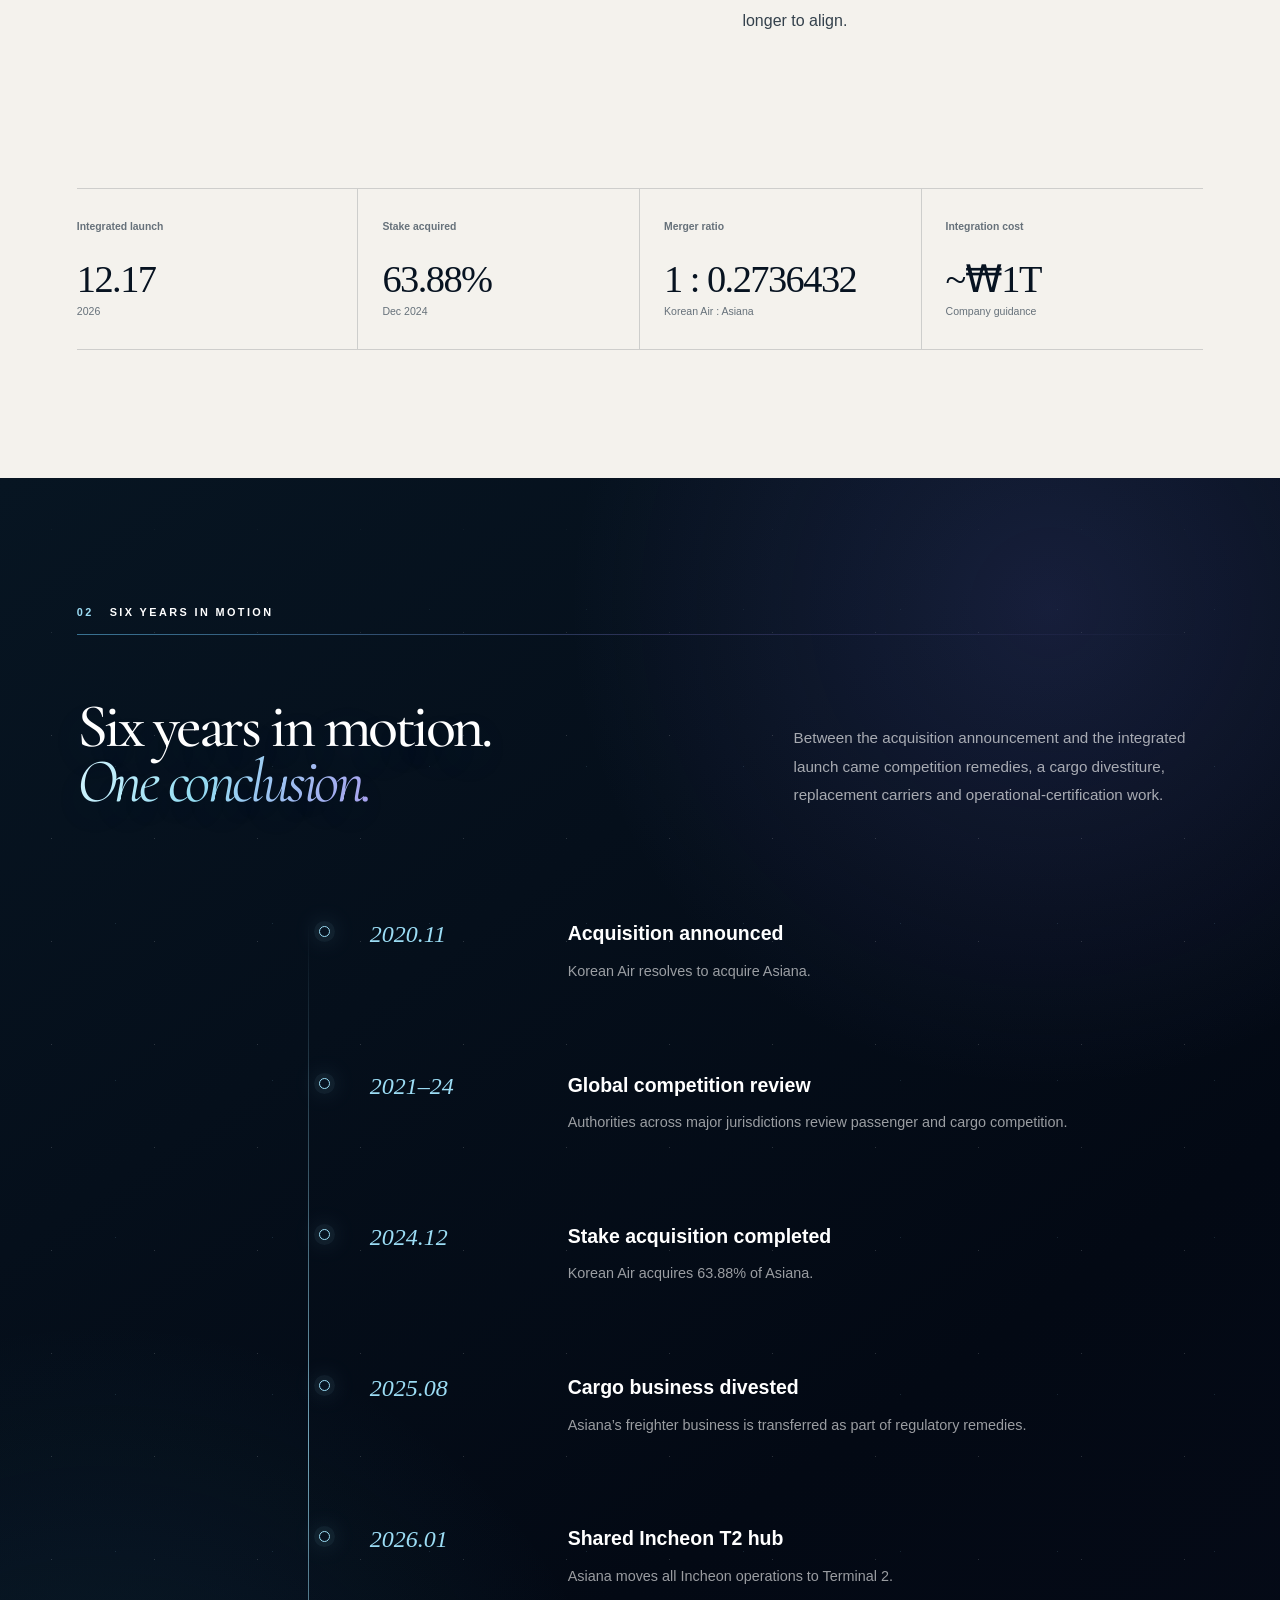
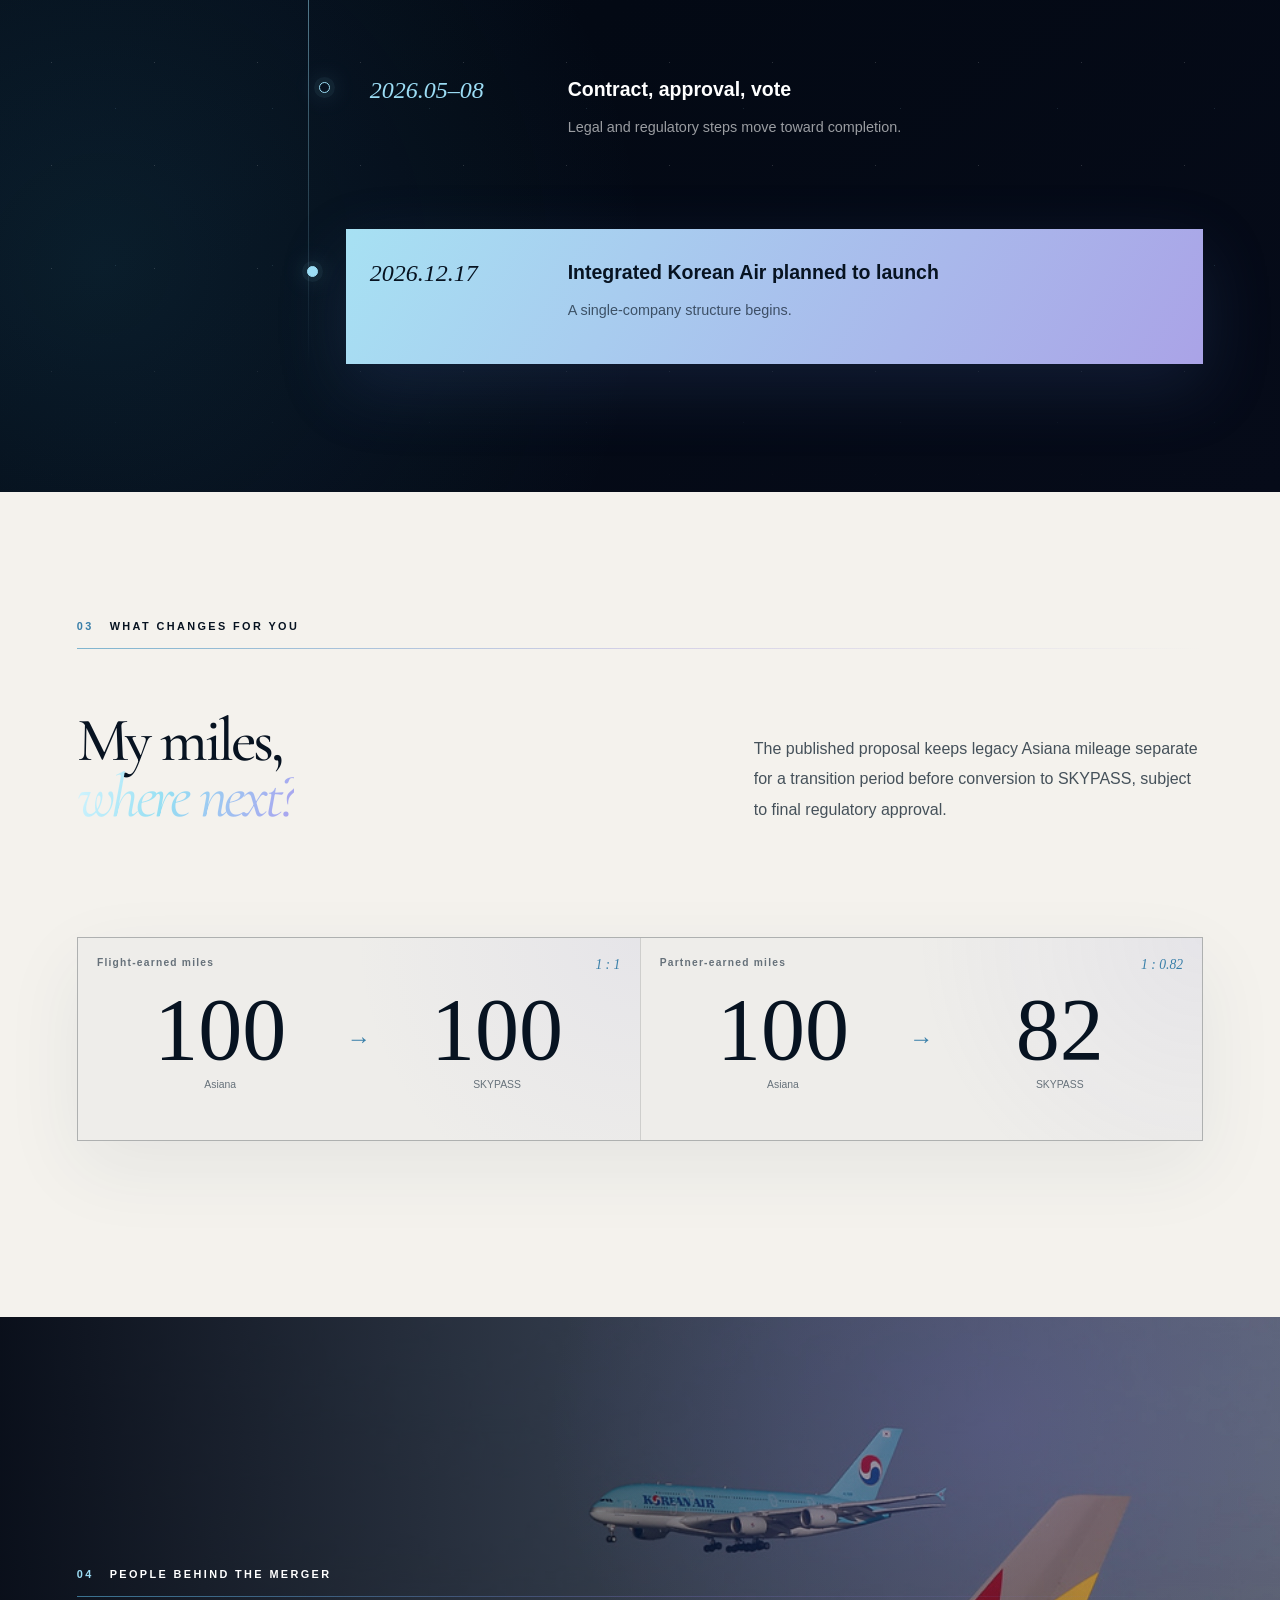
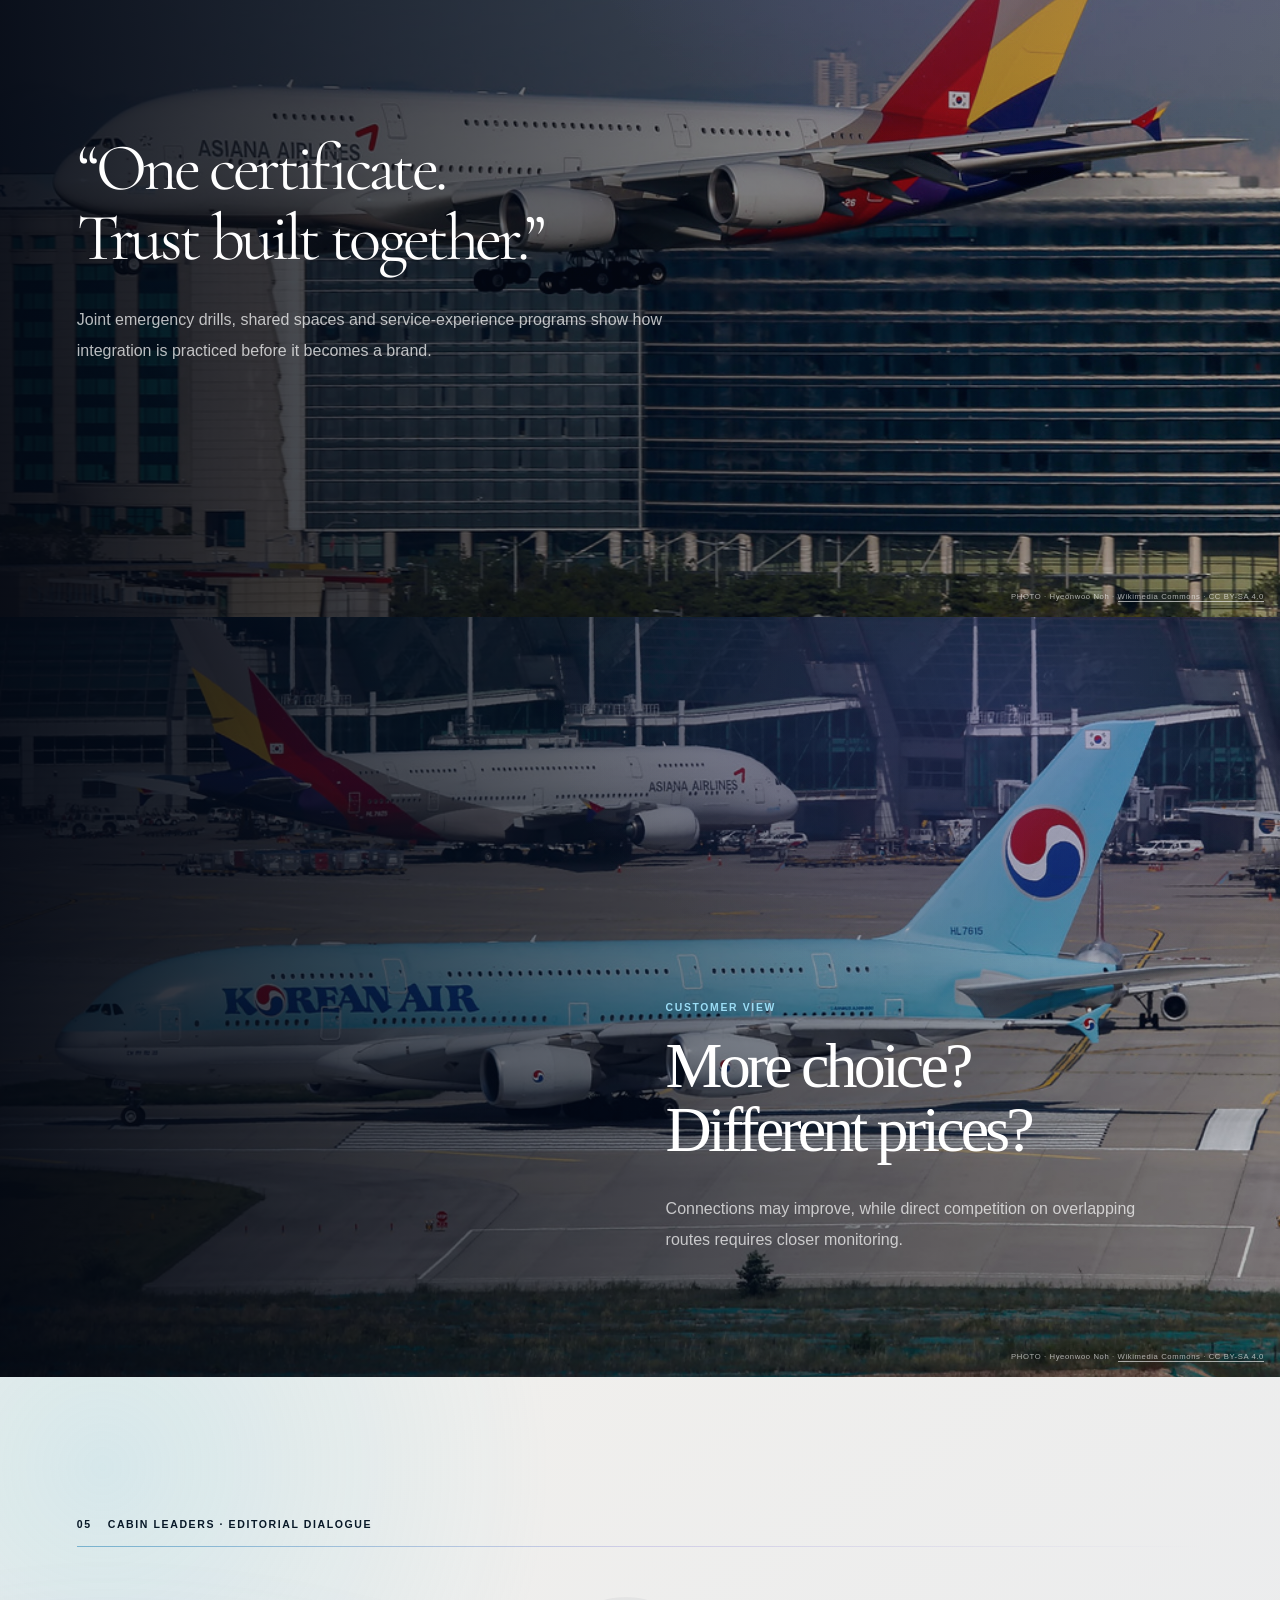
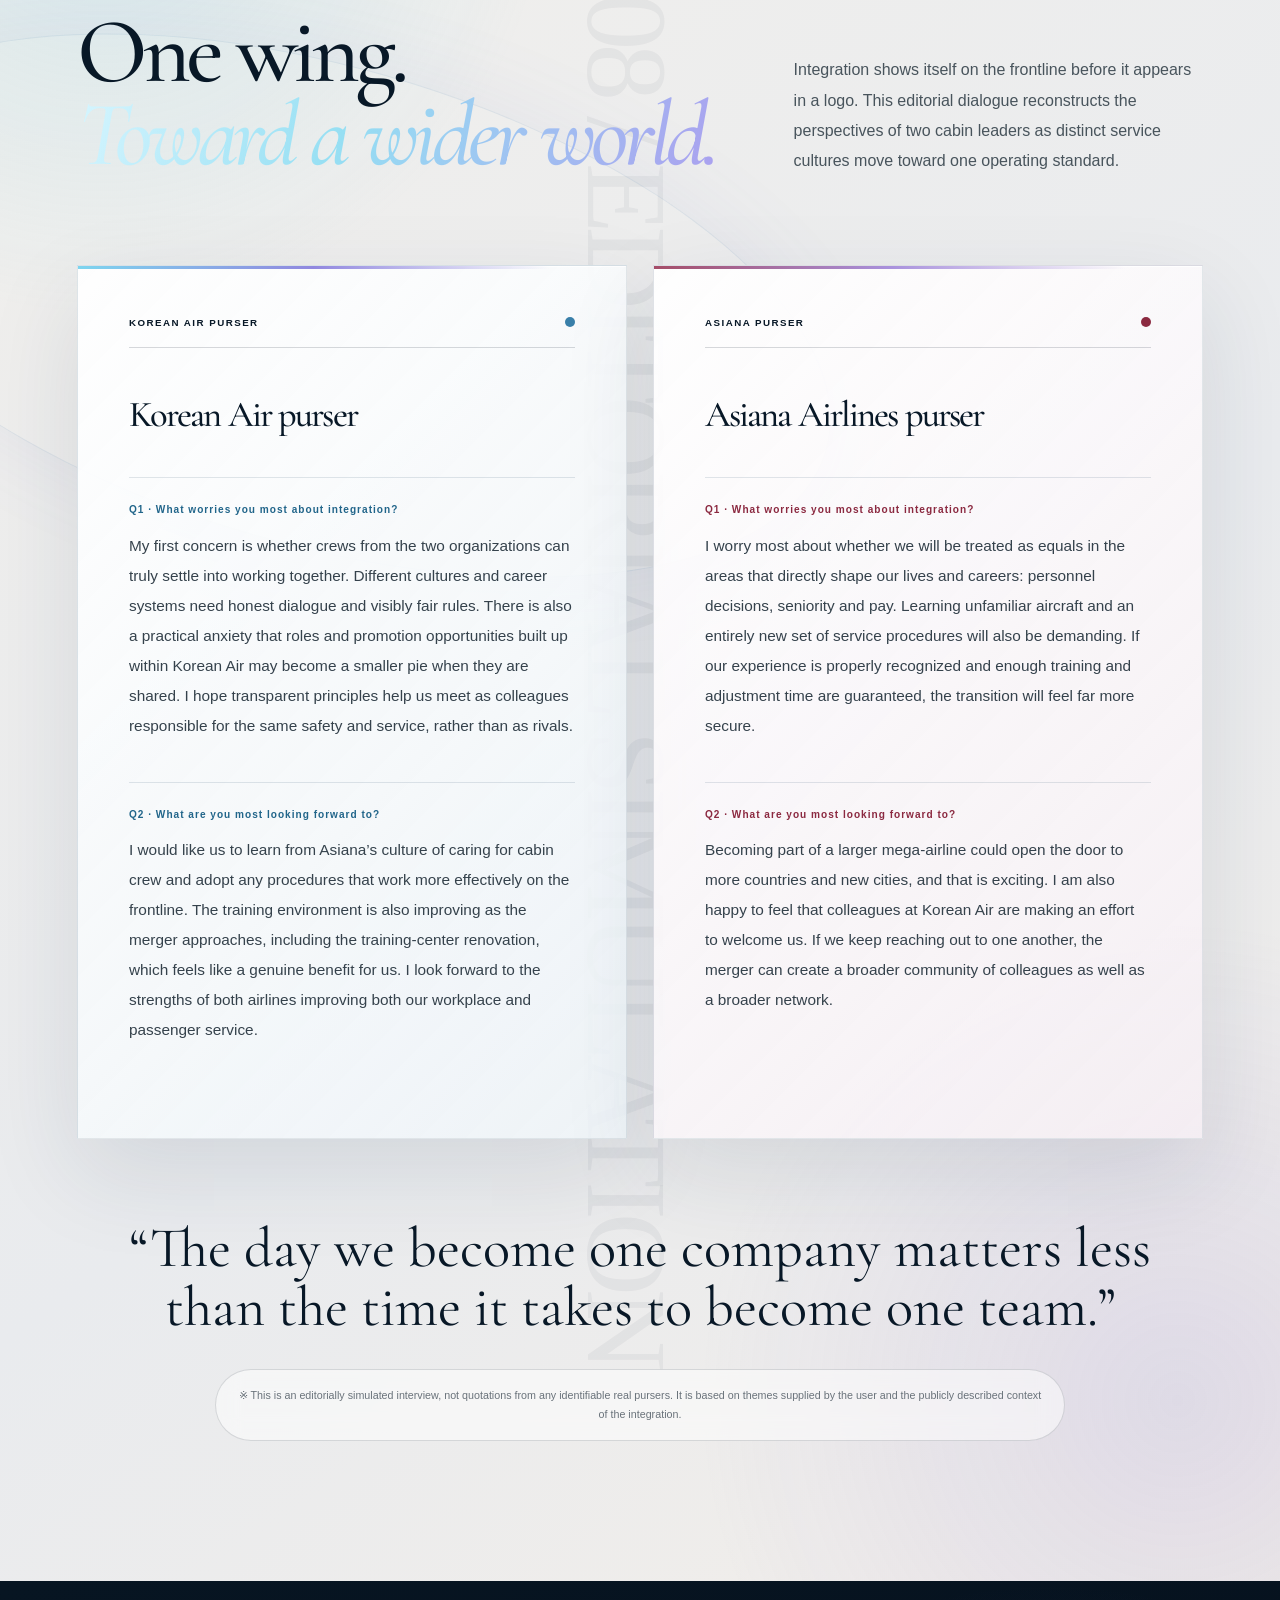
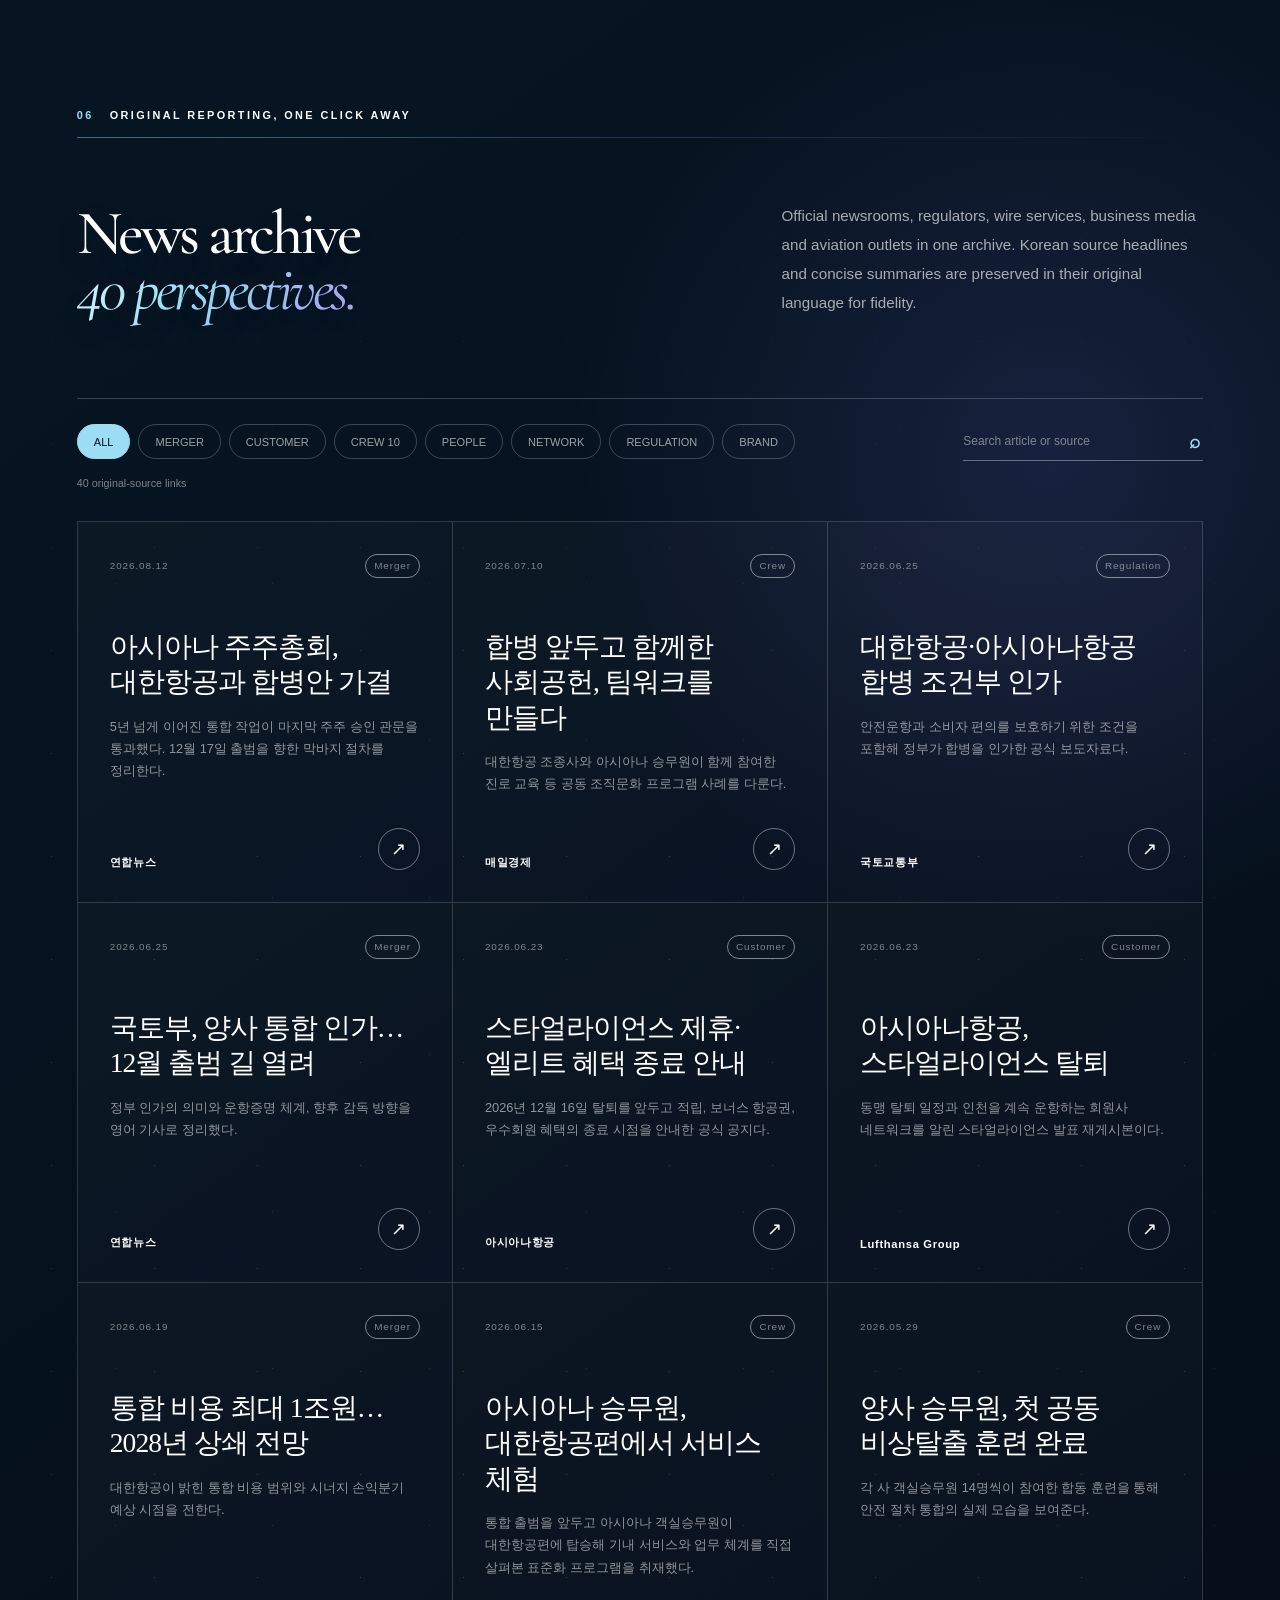
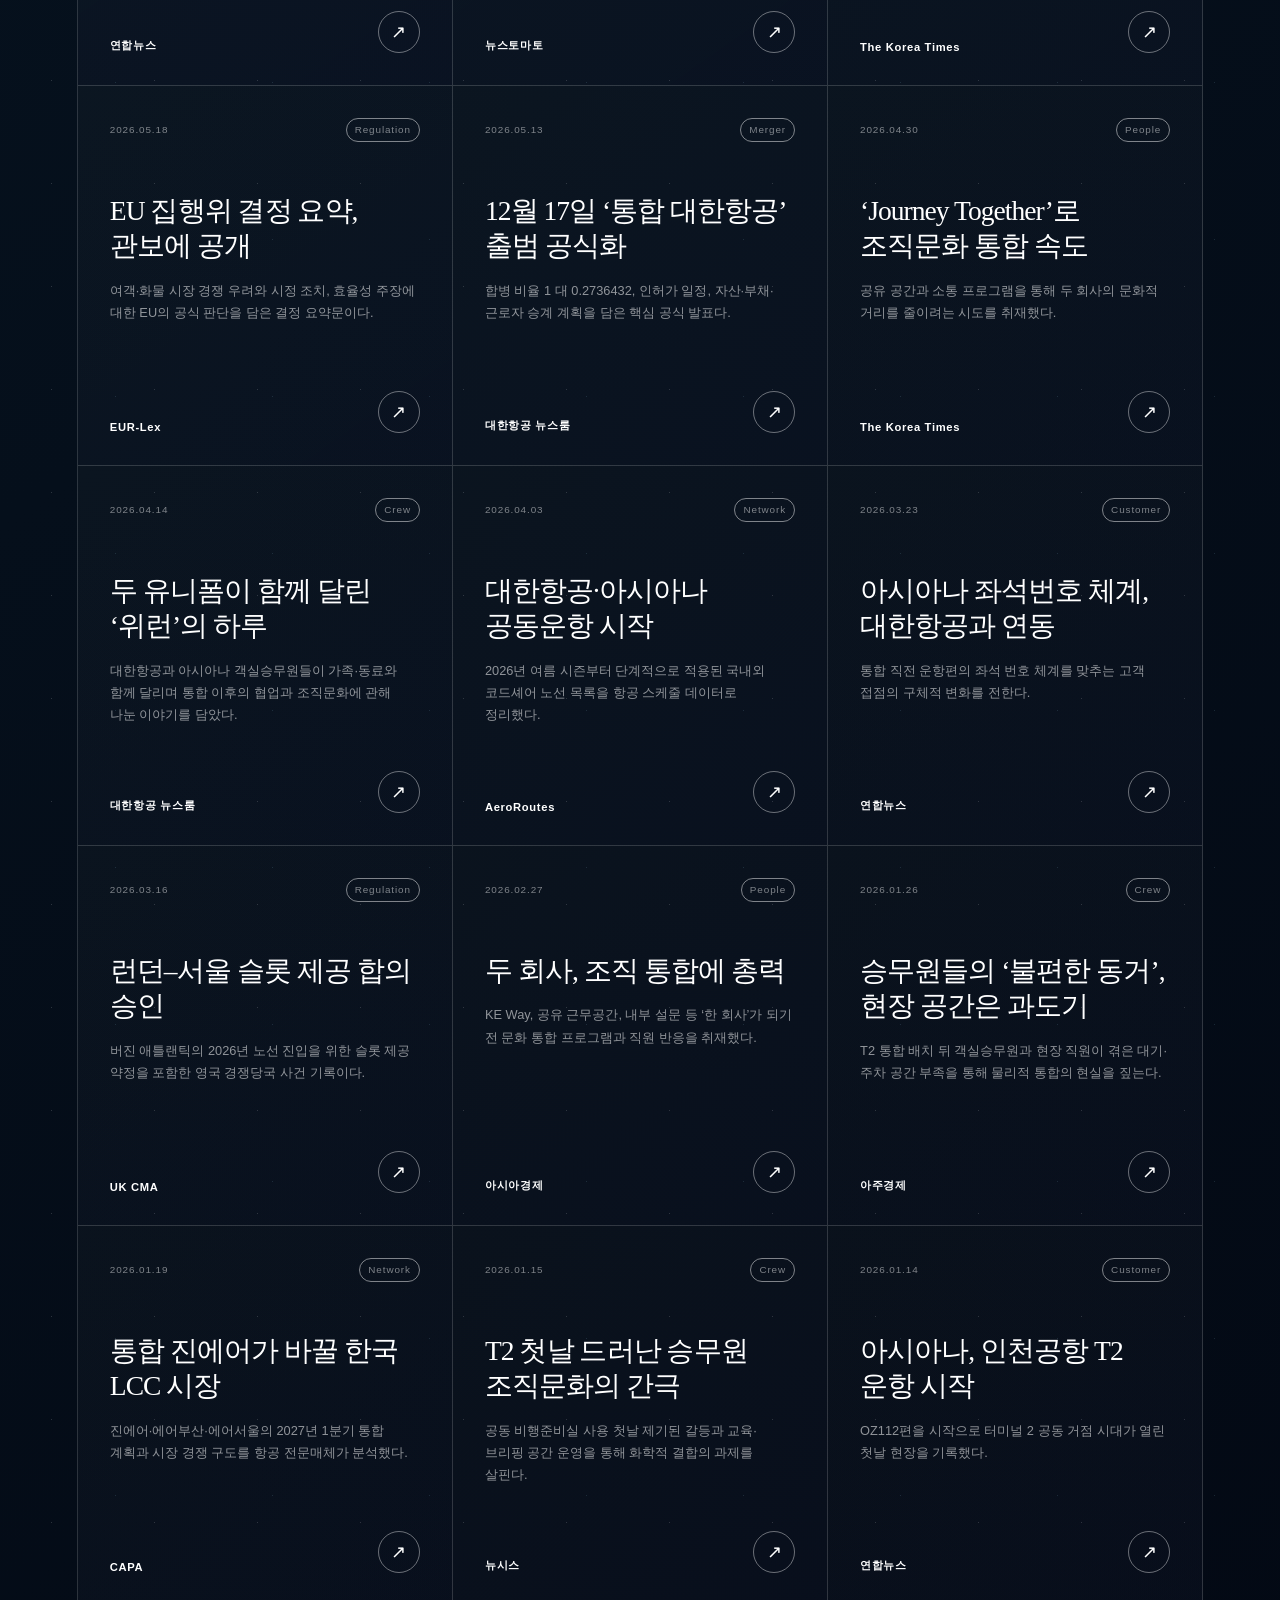
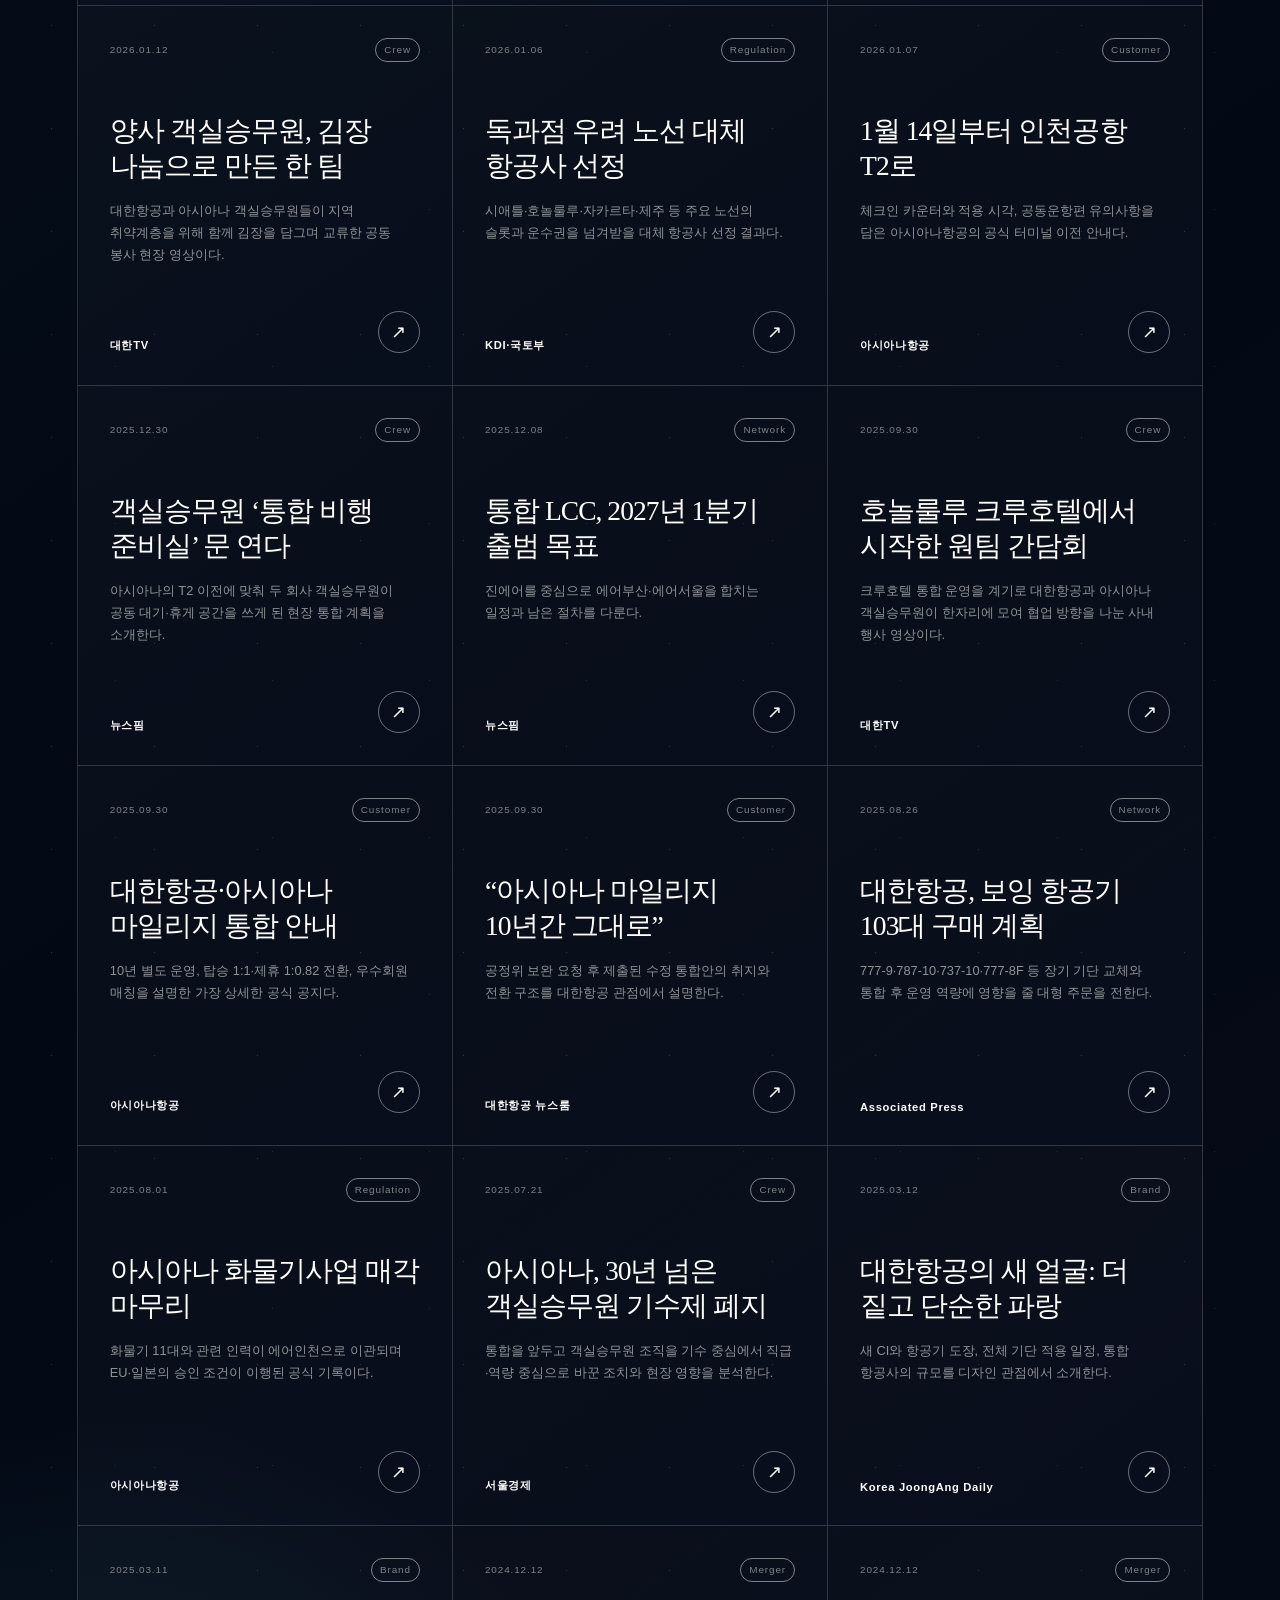
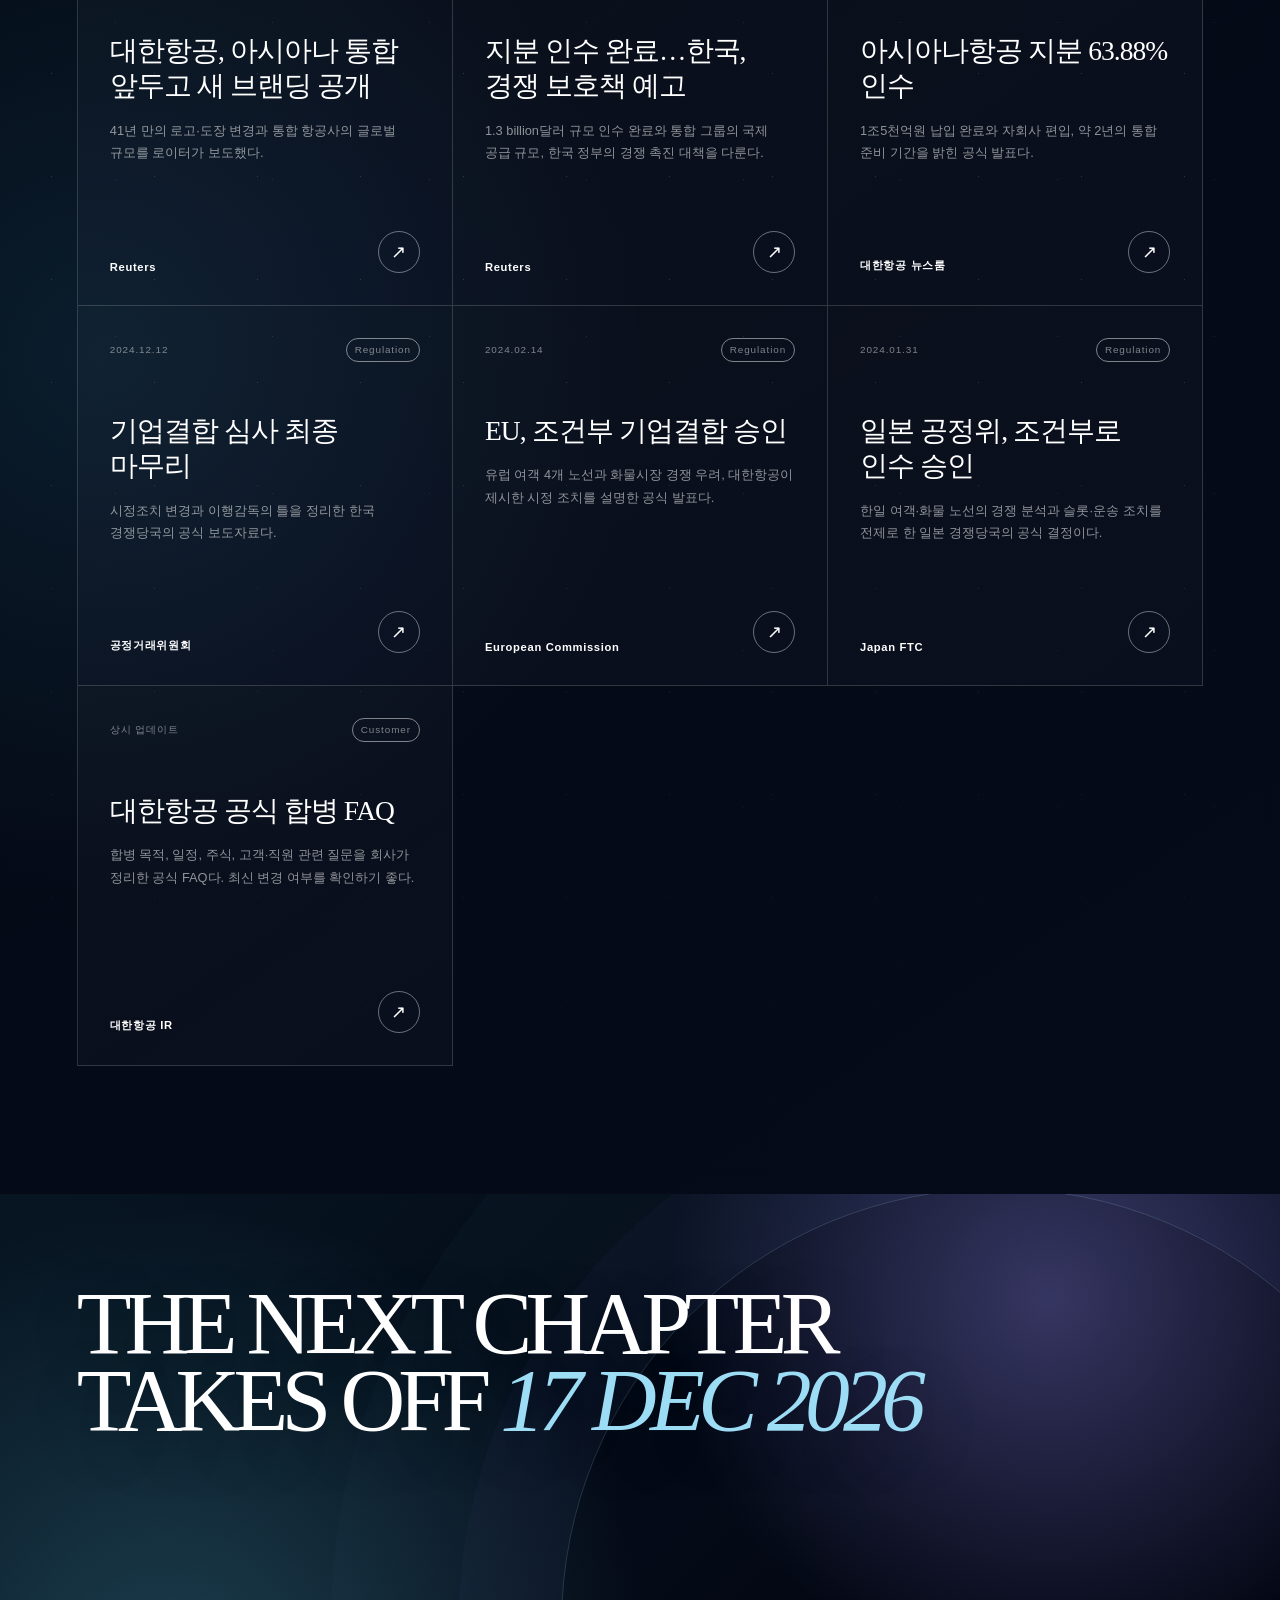
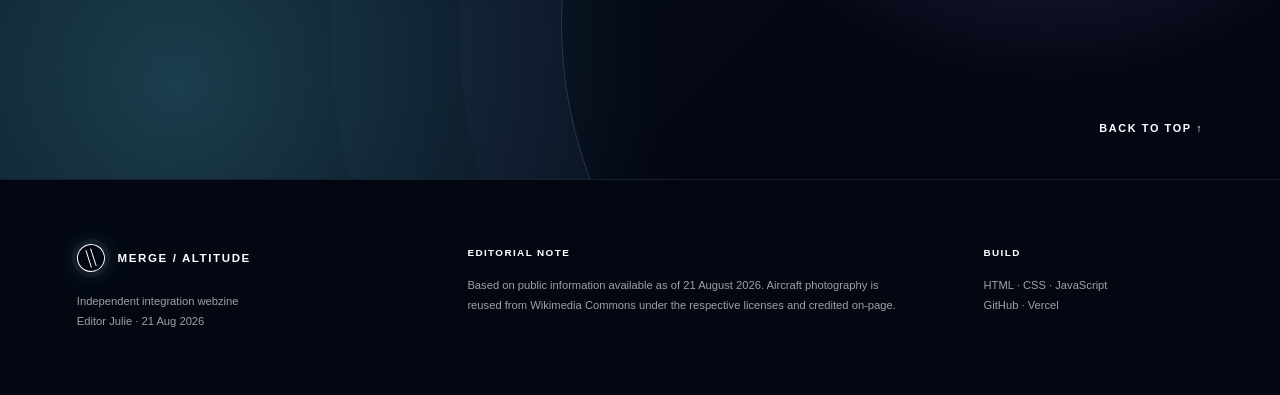
==== commit b8badcaf: "Rename the purser interview headline" ====
--- a/en.html
+++ b/en.html
@@ -536,7 +536,7 @@
           <span>05</span>CABIN LEADERS · EDITORIAL DIALOGUE
         </div>
         <div class="purser-head">
-          <h2>Two uniforms.<br /><em>One briefing.</em></h2>
+          <h2>One wing.<br /><em>Toward a wider world.</em></h2>
           <p class="purser-intro">
             Integration shows itself on the frontline before it appears in a
             logo. This editorial dialogue reconstructs the perspectives of two
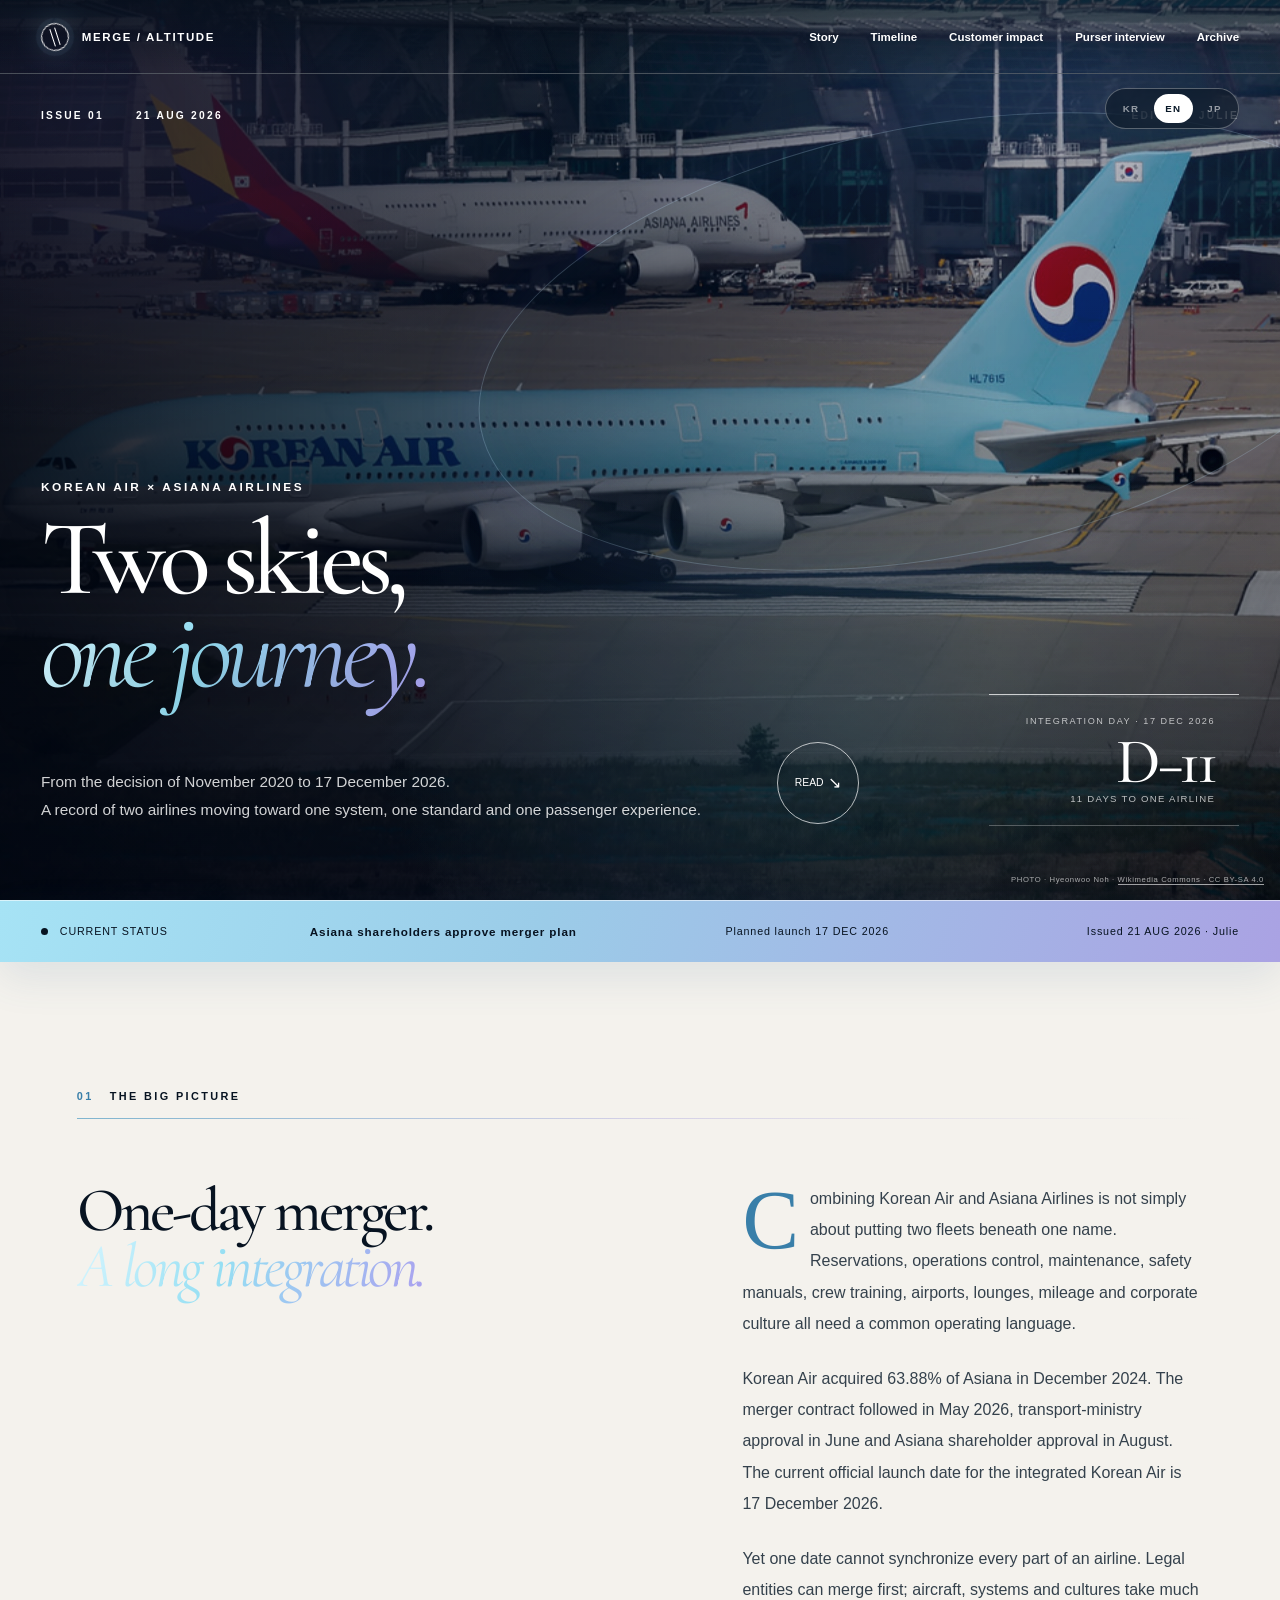
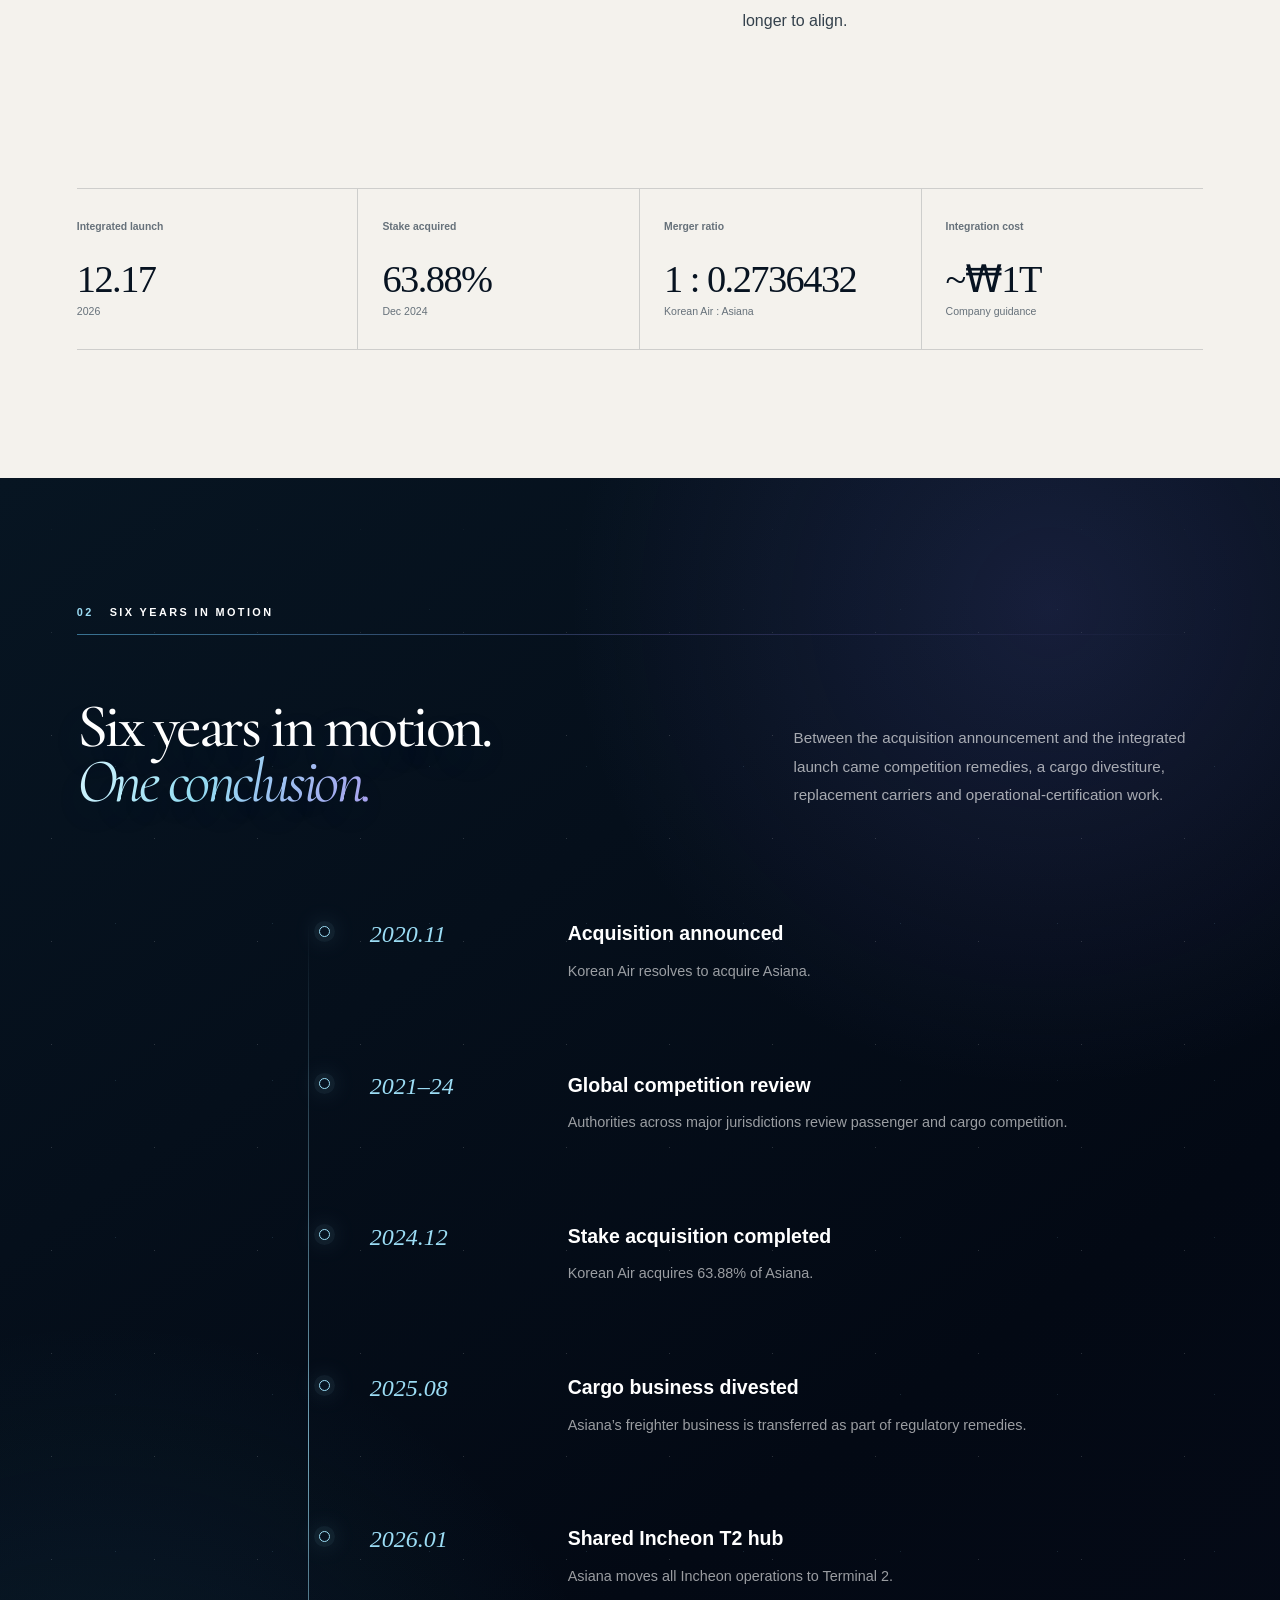
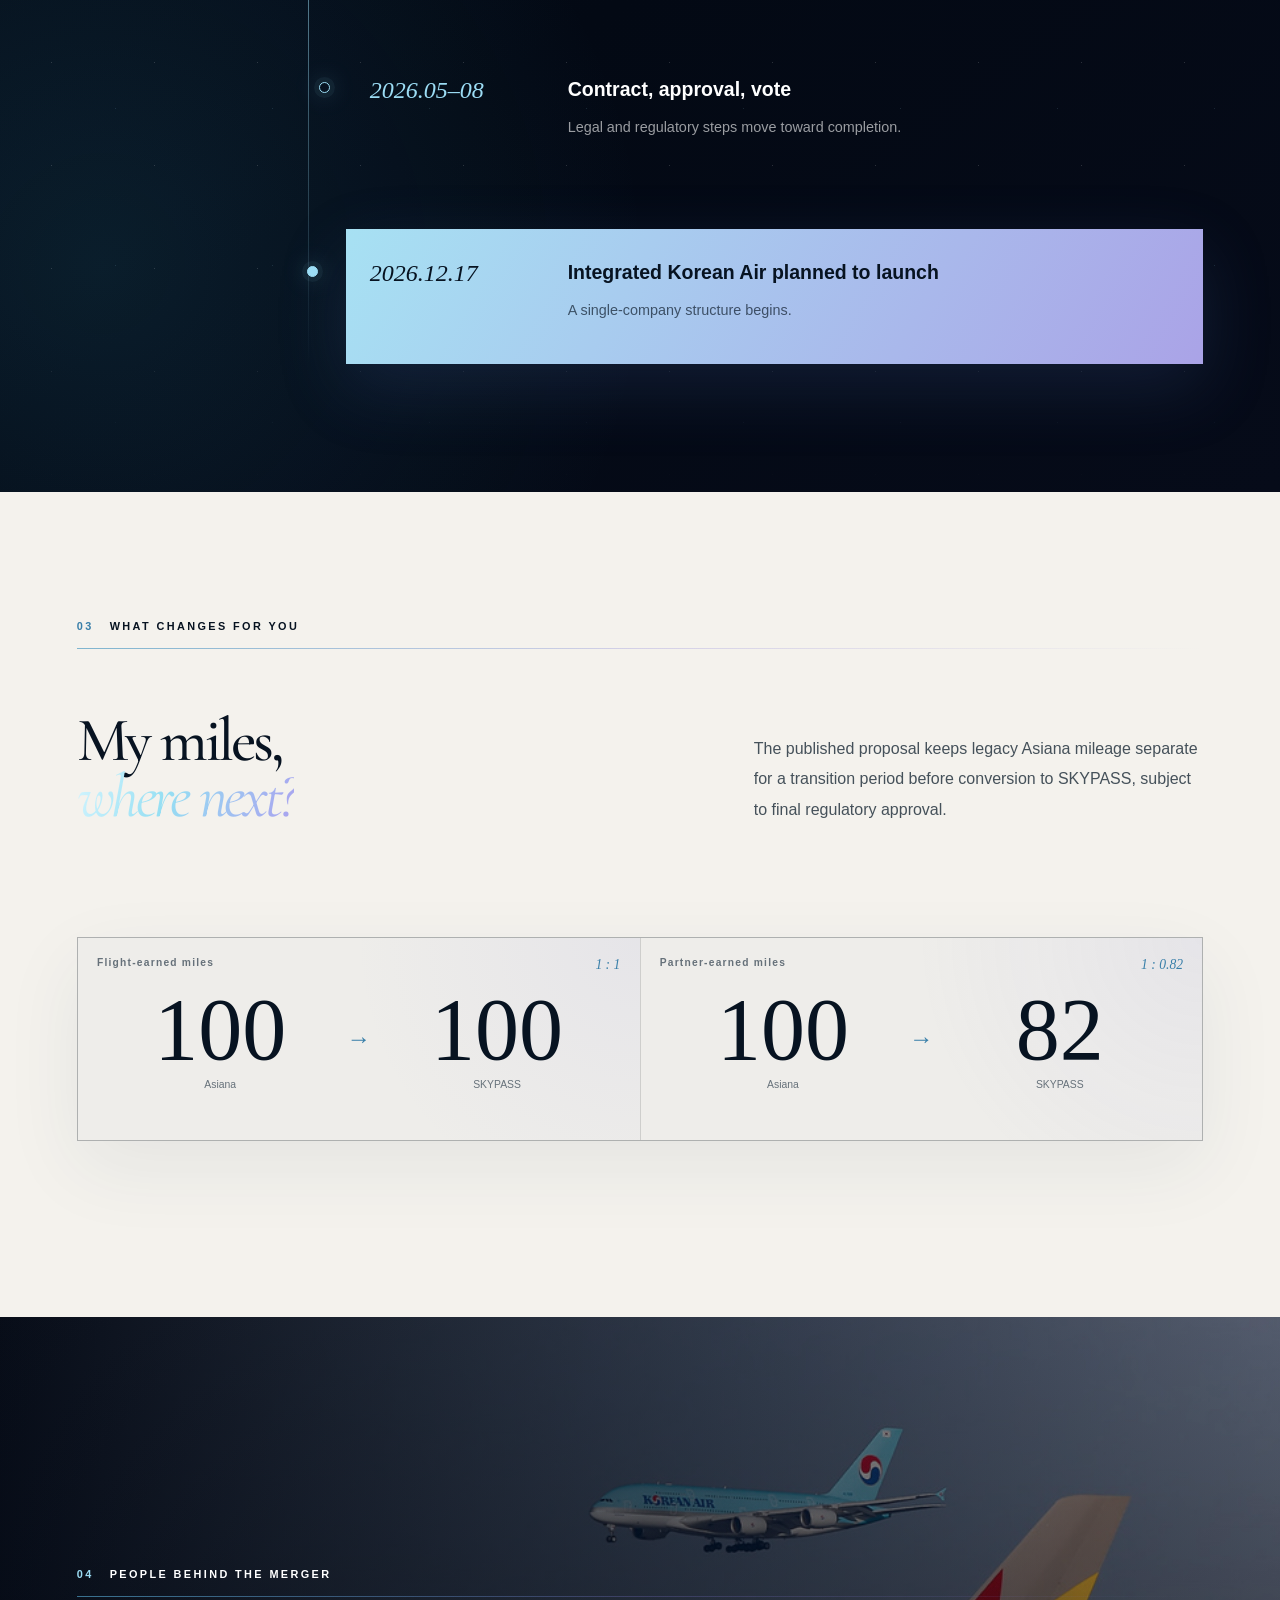
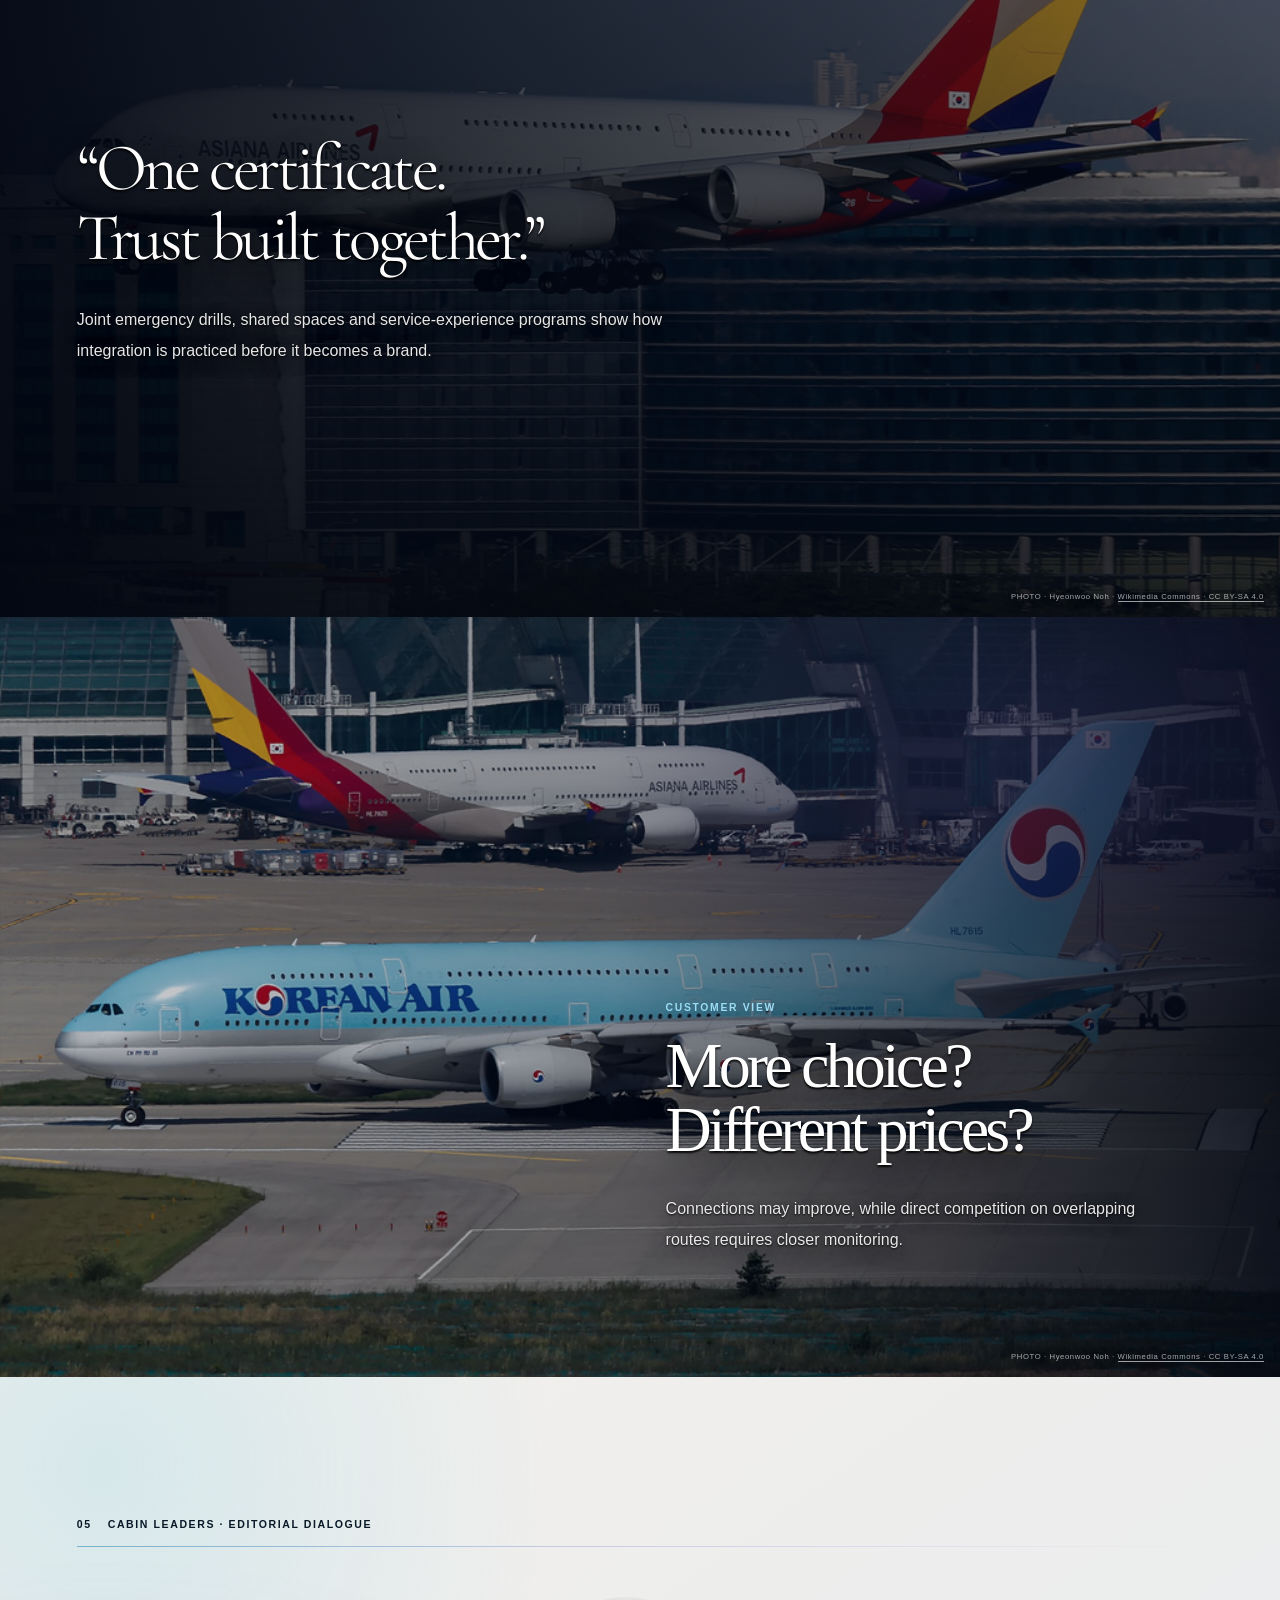
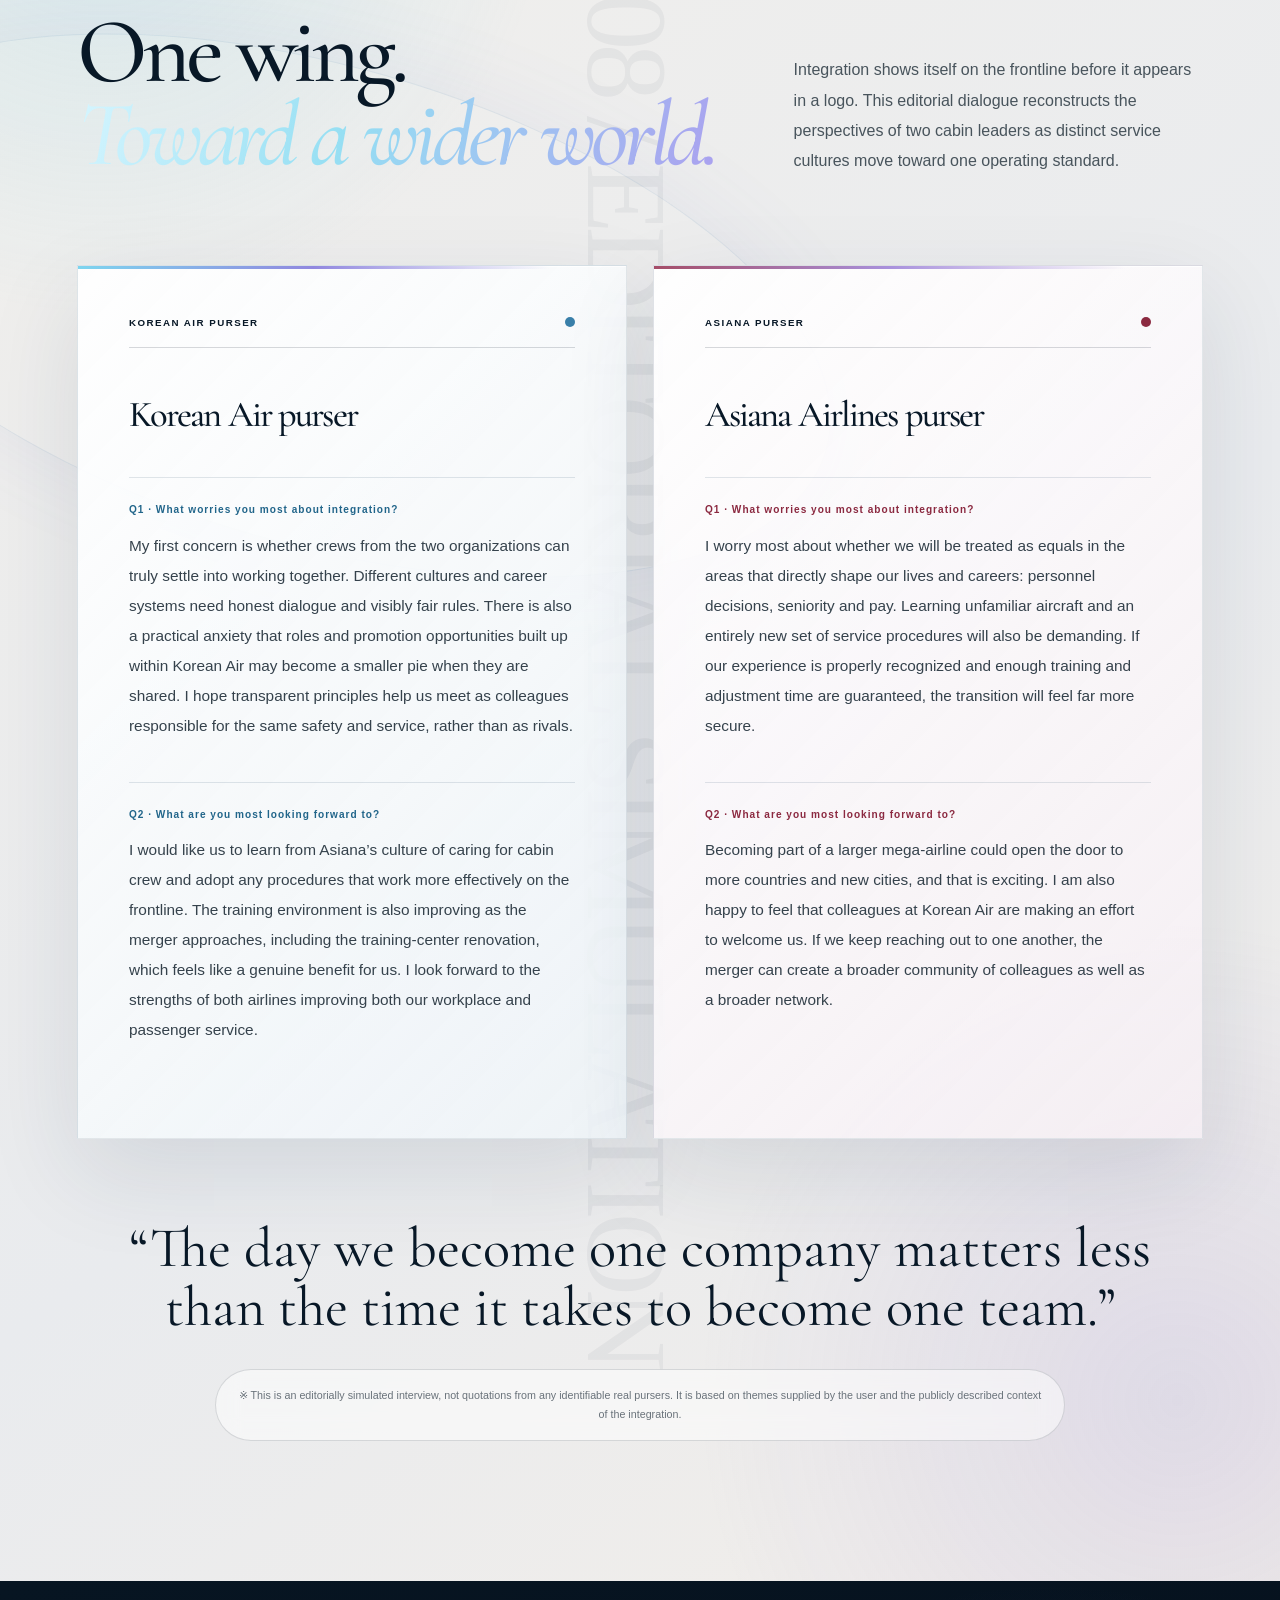
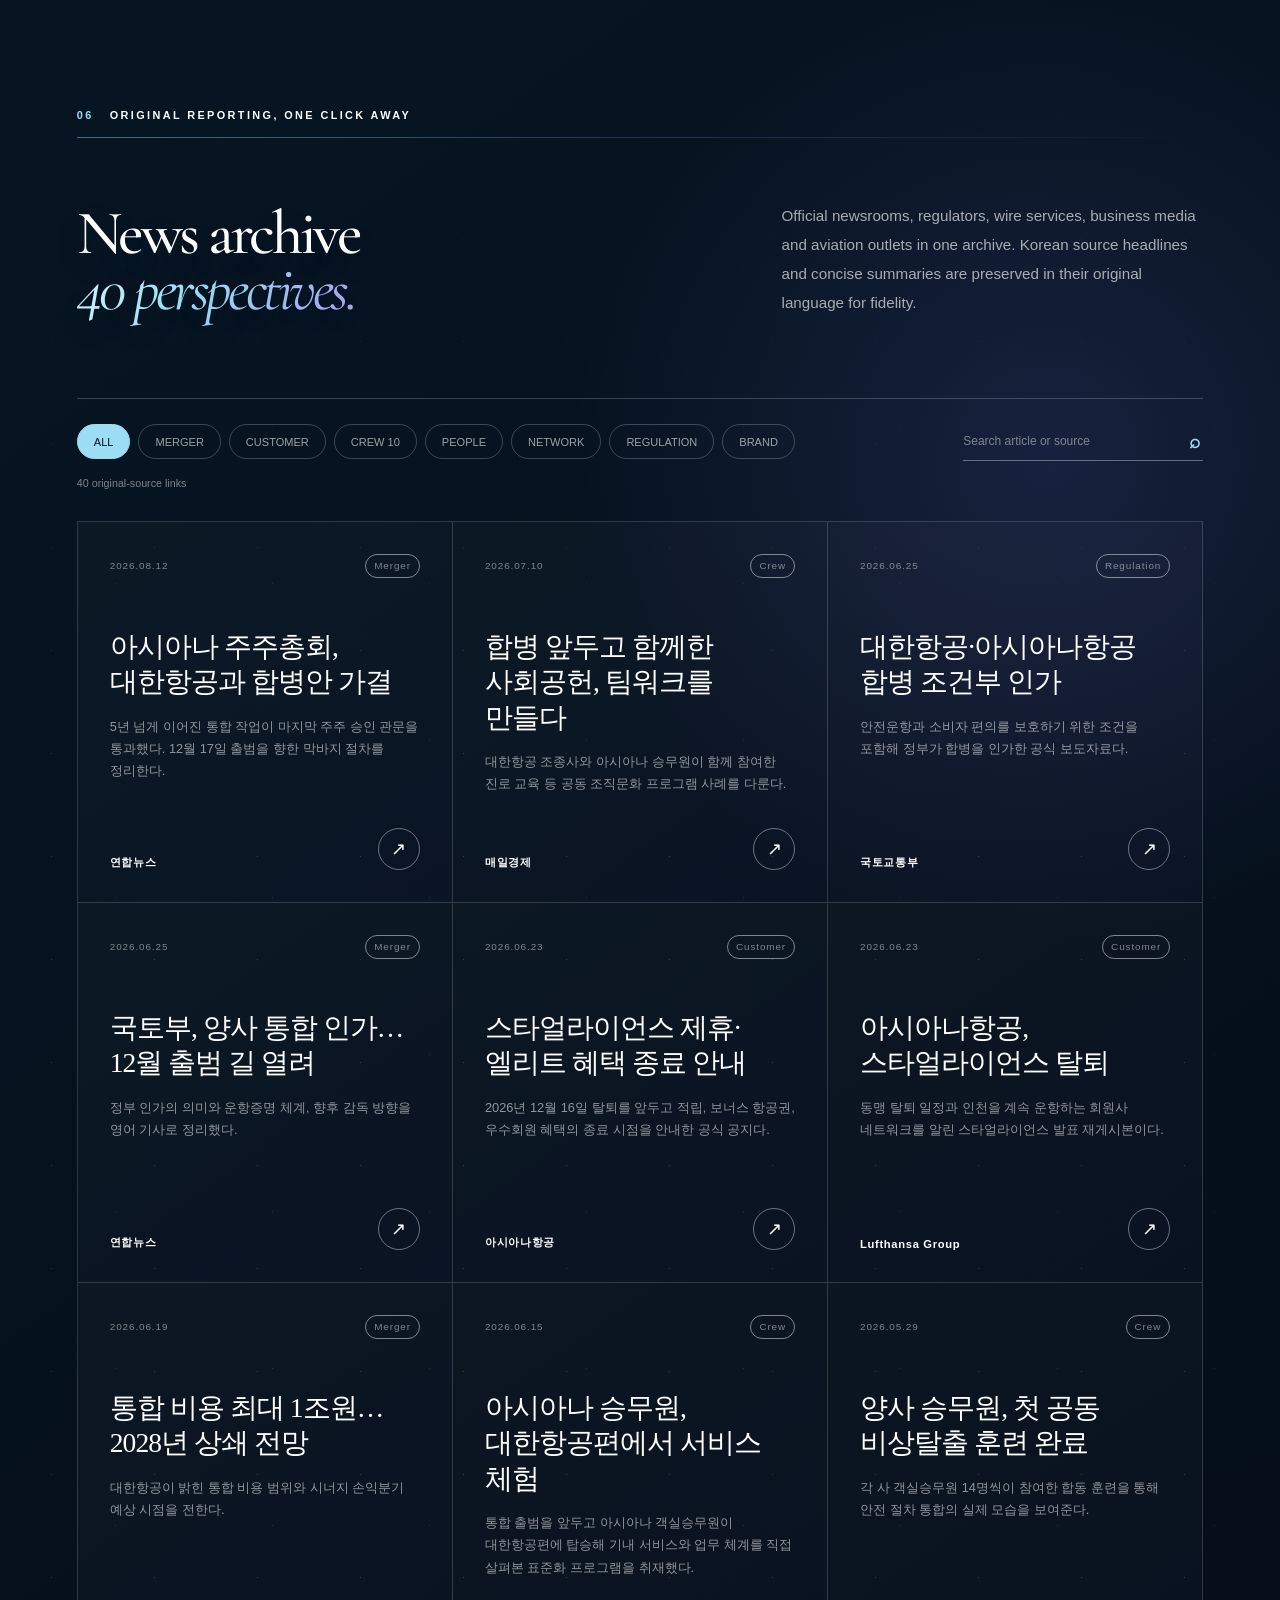
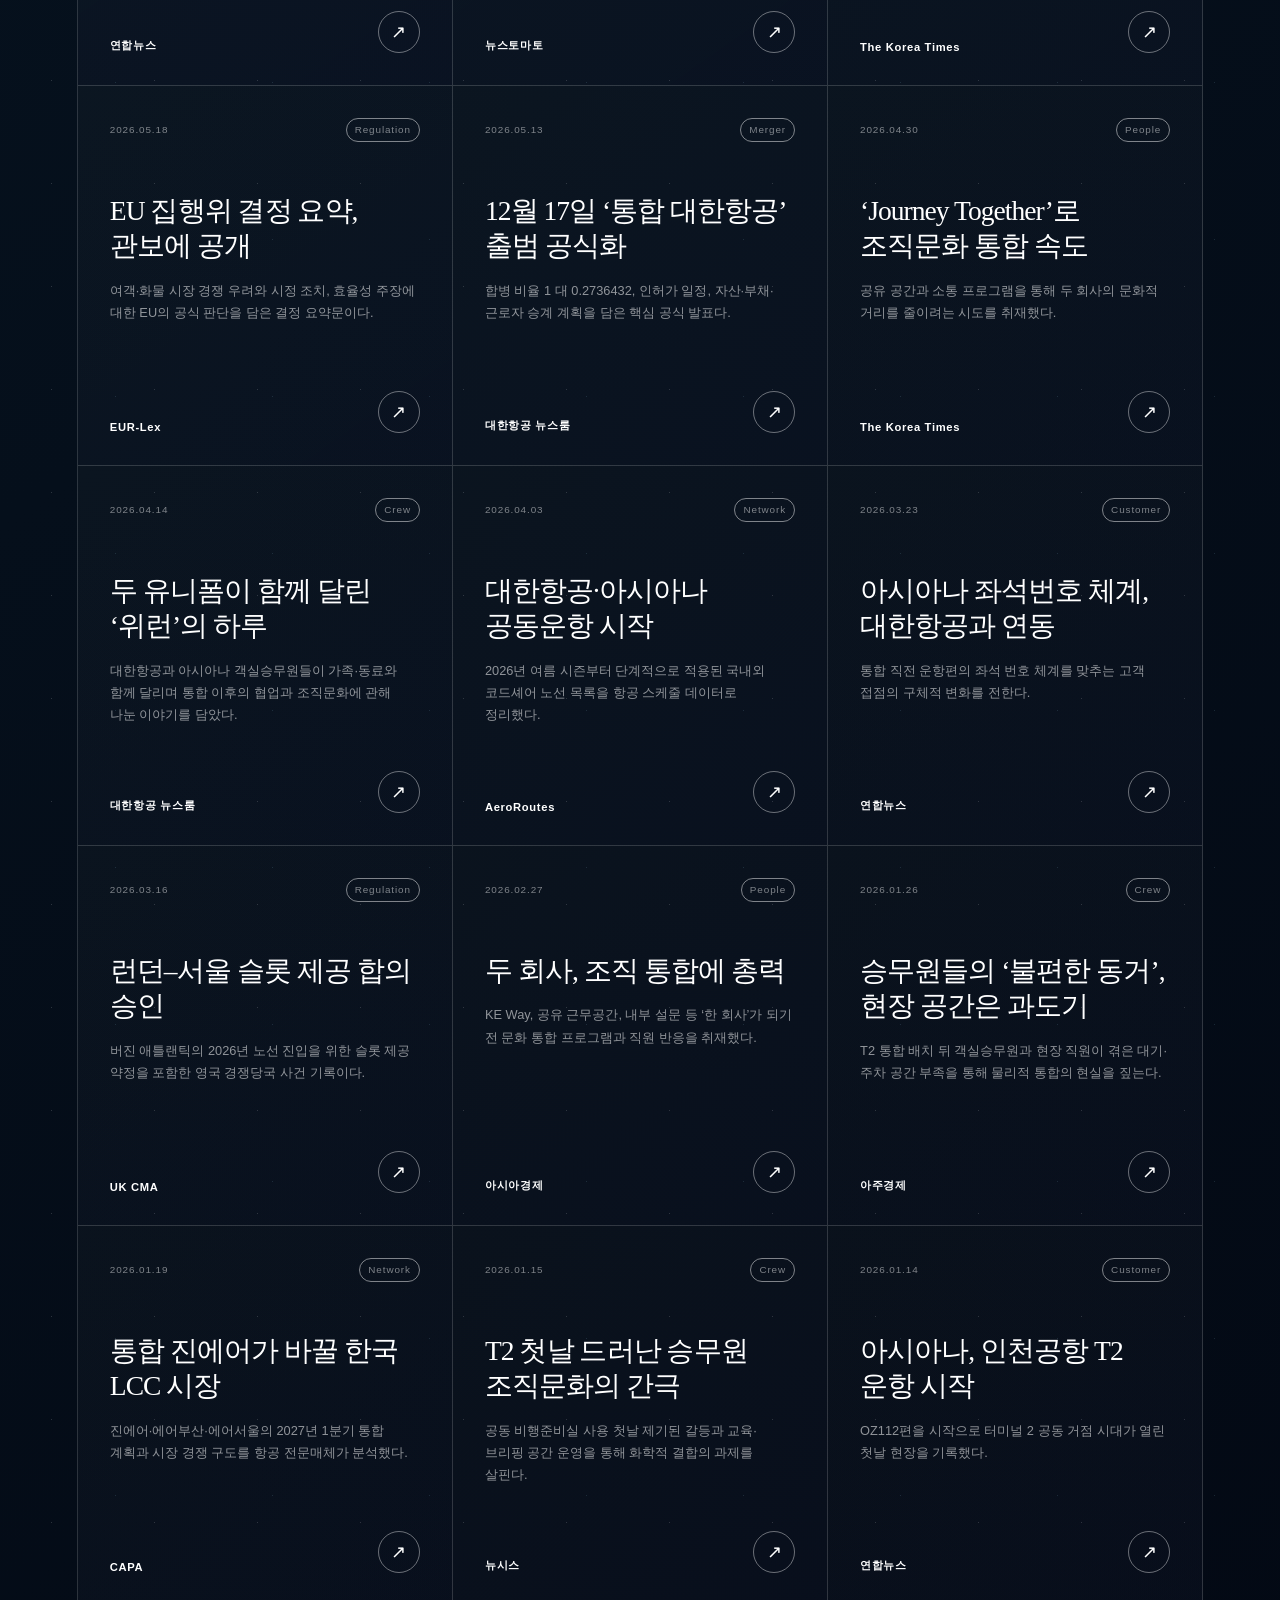
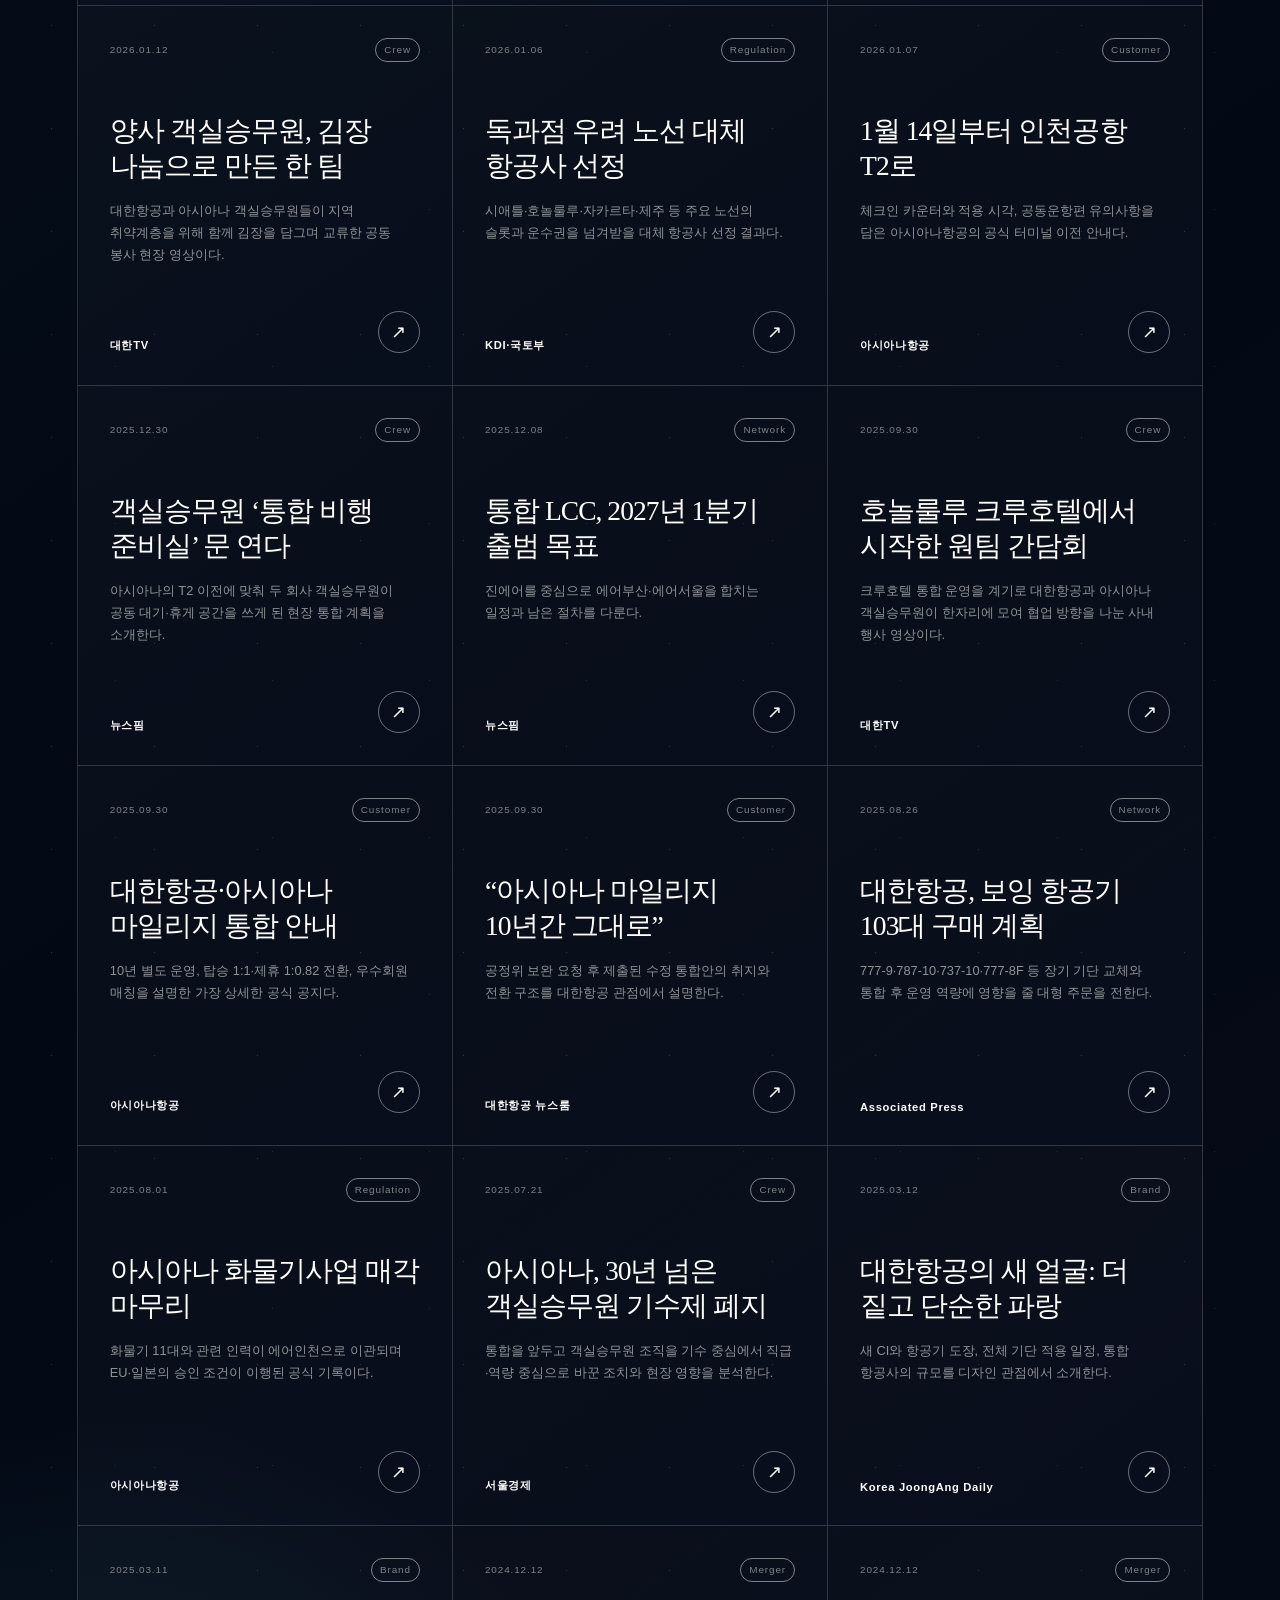
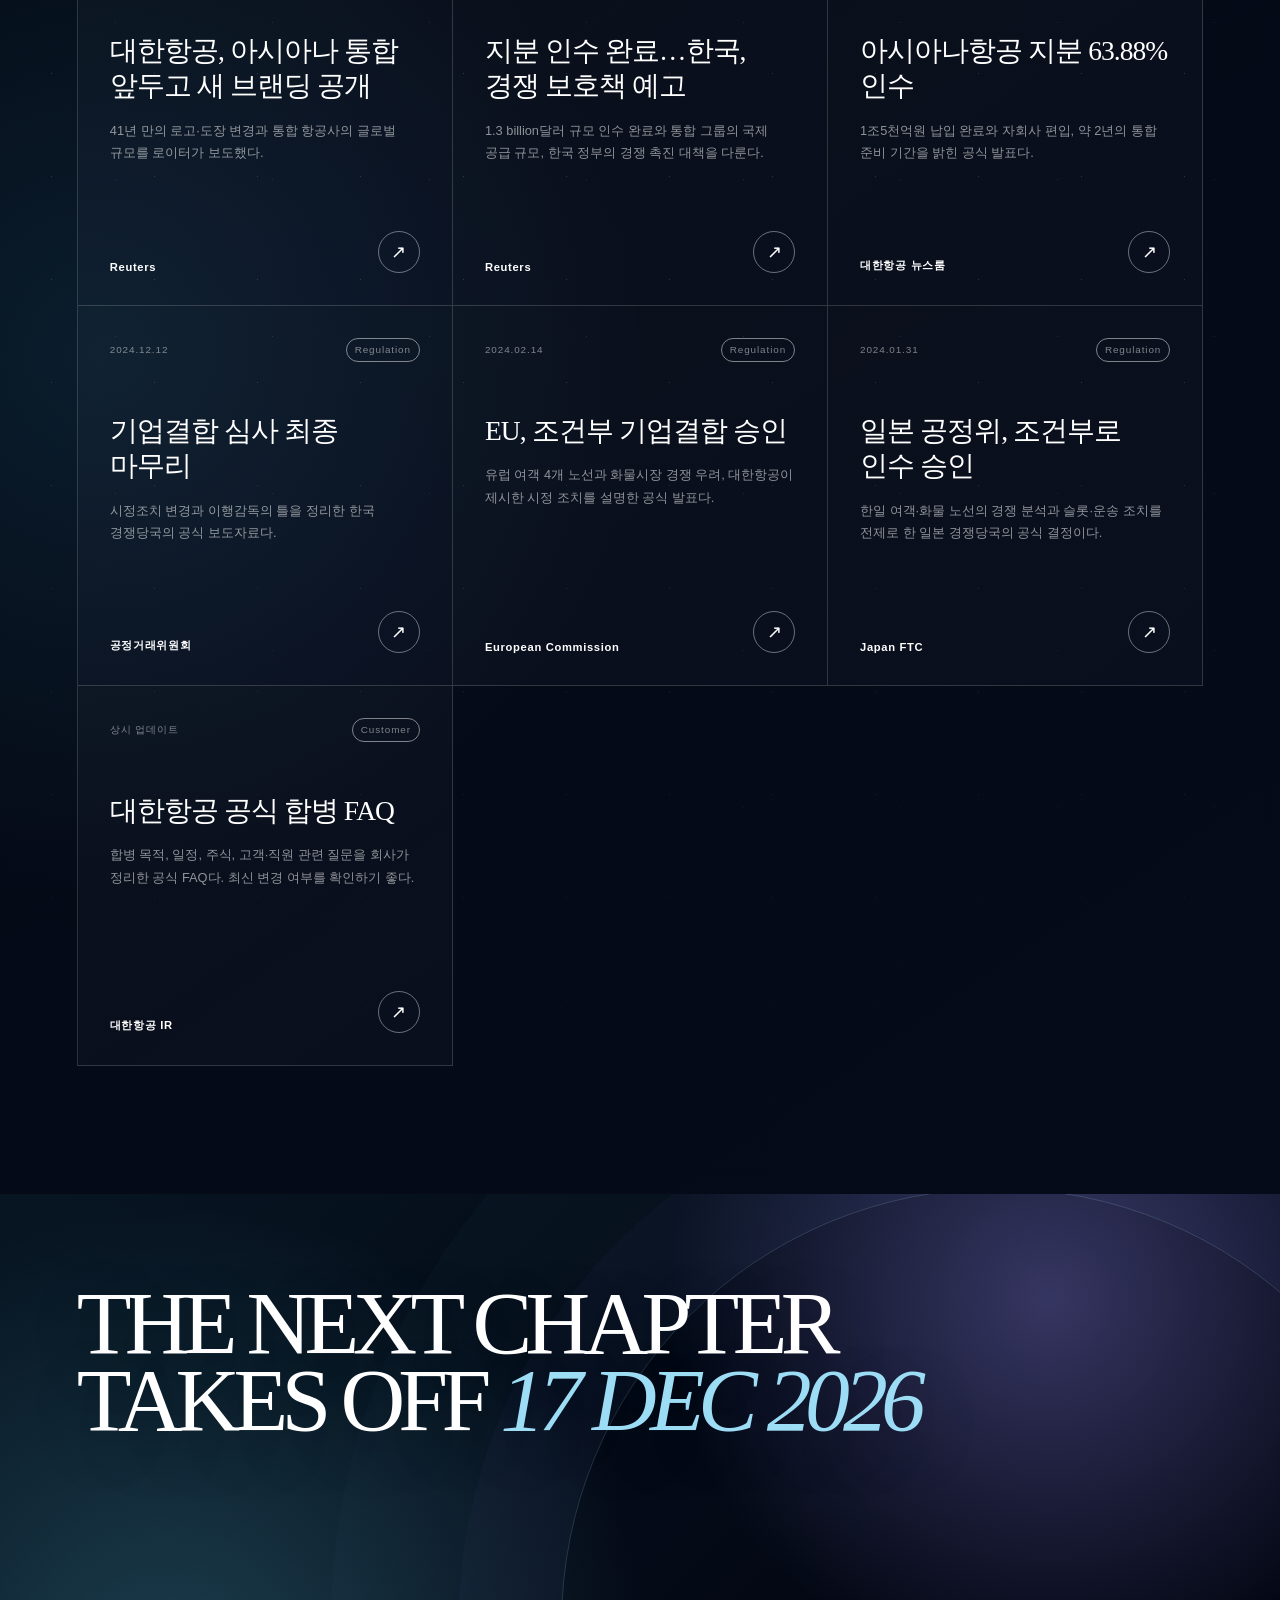
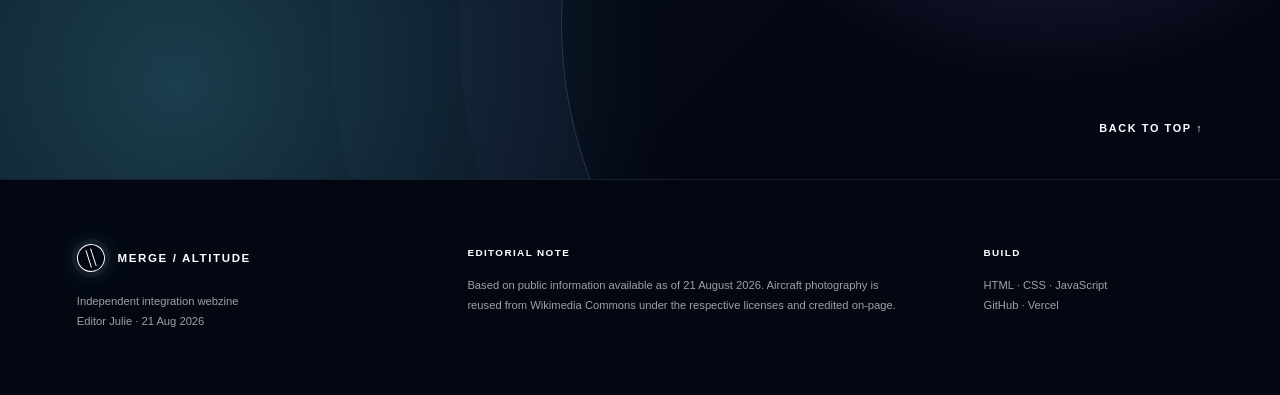
==== commit 5819a57c: "Strengthen image text contrast" ====
--- a/en.html
+++ b/en.html
@@ -9,7 +9,7 @@
       content="An independent editorial webzine documenting the Korean Air–Asiana Airlines integration toward 17 December 2026."
     />
     <title>Two Skies, One Journey | Korean Air × Asiana</title>
-    <link rel="stylesheet" href="assets/styles.css?v=20260821-4" />
+    <link rel="stylesheet" href="assets/styles.css?v=20260821-5" />
     <style>
       @import url("https://fonts.googleapis.com/css2?family=Cormorant+Garamond:ital,wght@0,400;0,500;0,600;1,400;1,500&display=swap");
       :root {
--- a/assets/styles.css
+++ b/assets/styles.css
@@ -1836,6 +1836,33 @@
     linear-gradient(90deg, rgba(2, 7, 18, 0.92), rgba(5, 13, 29, 0.42) 62%, rgba(7, 14, 29, 0.14));
 }
 
+.people .feature-overlay {
+  background:
+    linear-gradient(0deg, rgba(2, 7, 17, 0.78) 0%, rgba(3, 9, 21, 0.34) 58%, rgba(4, 10, 22, 0.08) 100%),
+    linear-gradient(90deg, rgba(2, 7, 18, 0.94) 0%, rgba(4, 12, 27, 0.55) 54%, rgba(7, 14, 29, 0.16) 100%);
+}
+
+.passenger .passenger-shade {
+  background:
+    radial-gradient(ellipse at 82% 18%, rgba(121, 109, 210, 0.16), transparent 34%),
+    linear-gradient(90deg, rgba(2, 7, 18, 0.2) 0%, rgba(3, 9, 20, 0.34) 48%, rgba(2, 7, 18, 0.9) 100%);
+}
+
+.feature-copy blockquote,
+.passenger-quote blockquote {
+  text-shadow:
+    0 2px 2px rgba(0, 0, 0, 0.92),
+    0 8px 34px rgba(0, 0, 0, 0.72);
+}
+
+.feature-copy > p:not(.section-kicker),
+.passenger-quote p {
+  color: rgba(255, 255, 255, 0.9);
+  text-shadow:
+    0 1px 2px rgba(0, 0, 0, 0.9),
+    0 5px 18px rgba(0, 0, 0, 0.7);
+}
+
 .purser-interview {
   isolation: isolate;
   background:
@@ -2013,6 +2040,16 @@
     gap: 1rem;
   }
 
+  .people .feature-overlay {
+    background: linear-gradient(0deg, rgba(2, 7, 17, 0.97) 0%, rgba(3, 9, 21, 0.82) 58%, rgba(4, 10, 22, 0.12) 100%);
+  }
+
+  .passenger .passenger-shade {
+    background:
+      linear-gradient(0deg, rgba(2, 7, 17, 0.97) 0%, rgba(3, 9, 21, 0.76) 64%, rgba(4, 10, 22, 0.12) 100%),
+      linear-gradient(90deg, rgba(2, 7, 18, 0.72), rgba(2, 7, 18, 0.24));
+  }
+
   .closing p {
     font-size: clamp(2rem, 7.35vw, 2.8rem);
     line-height: 0.9;
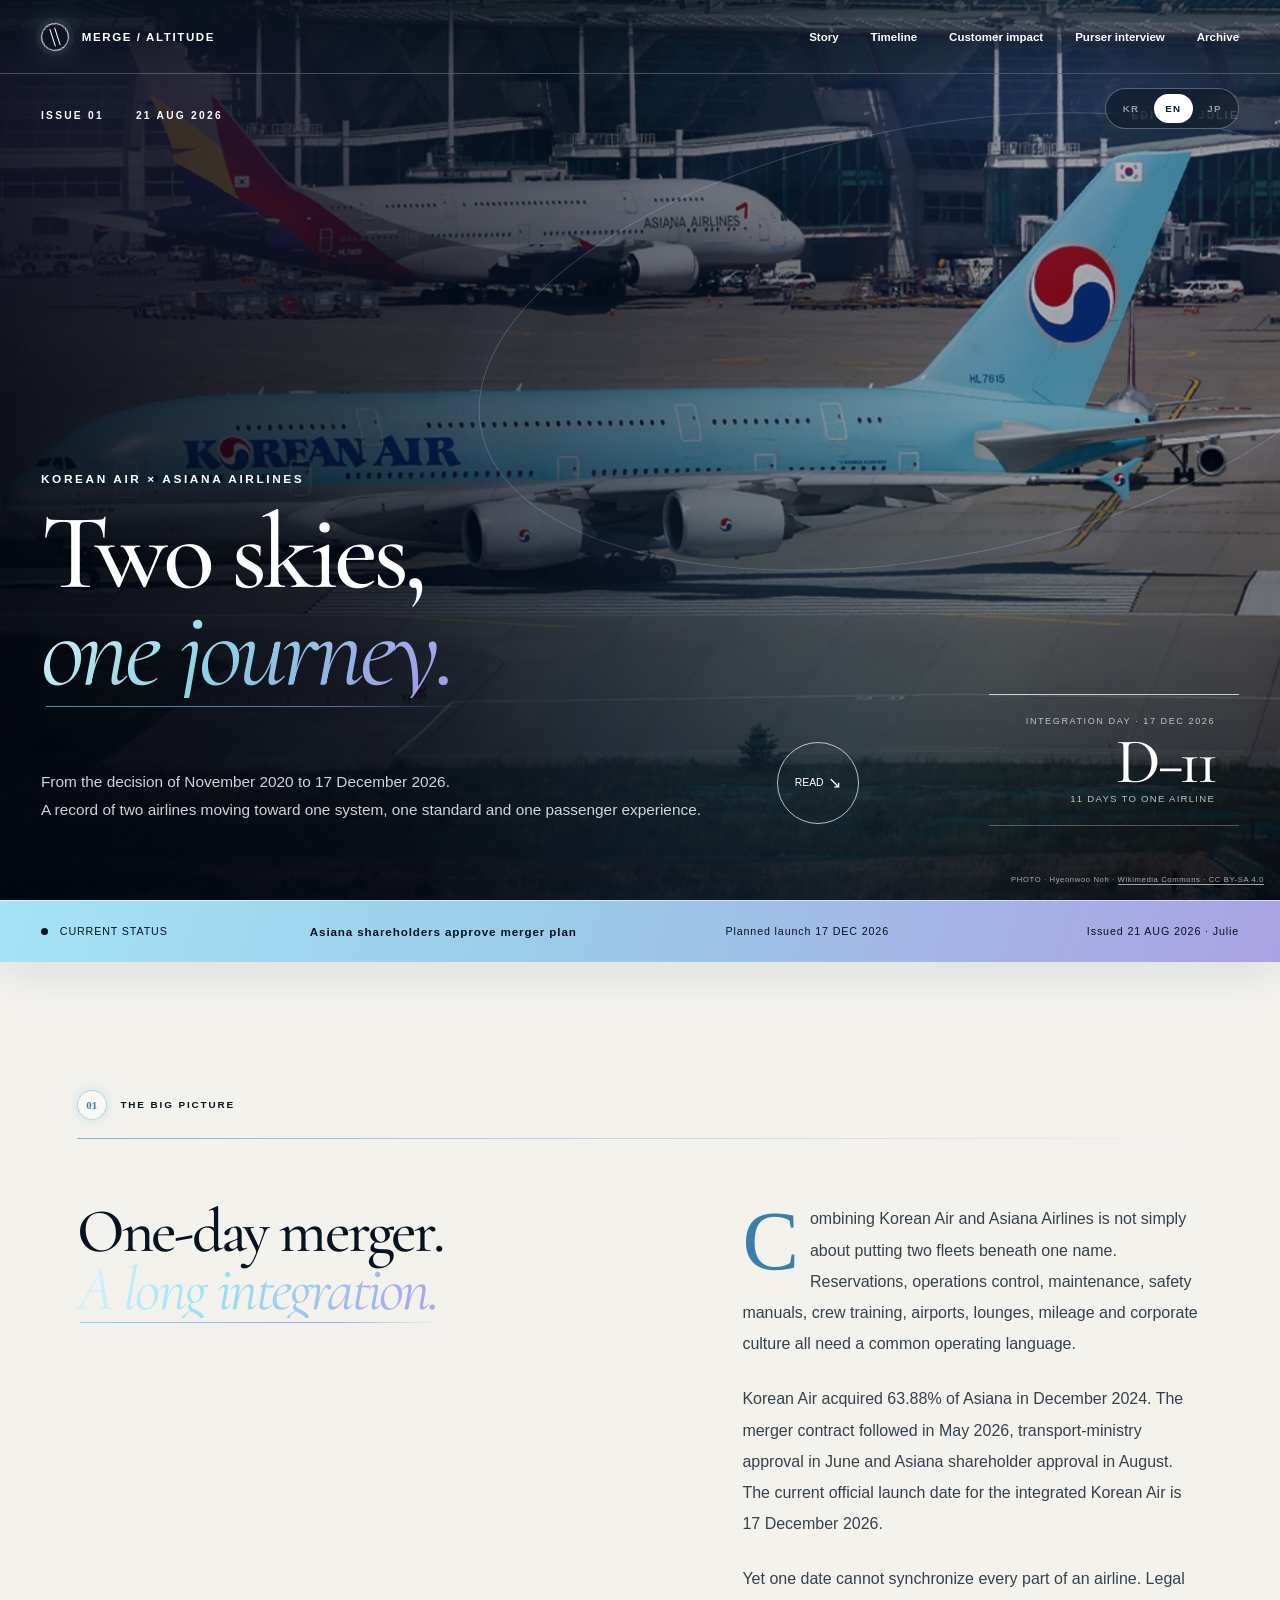
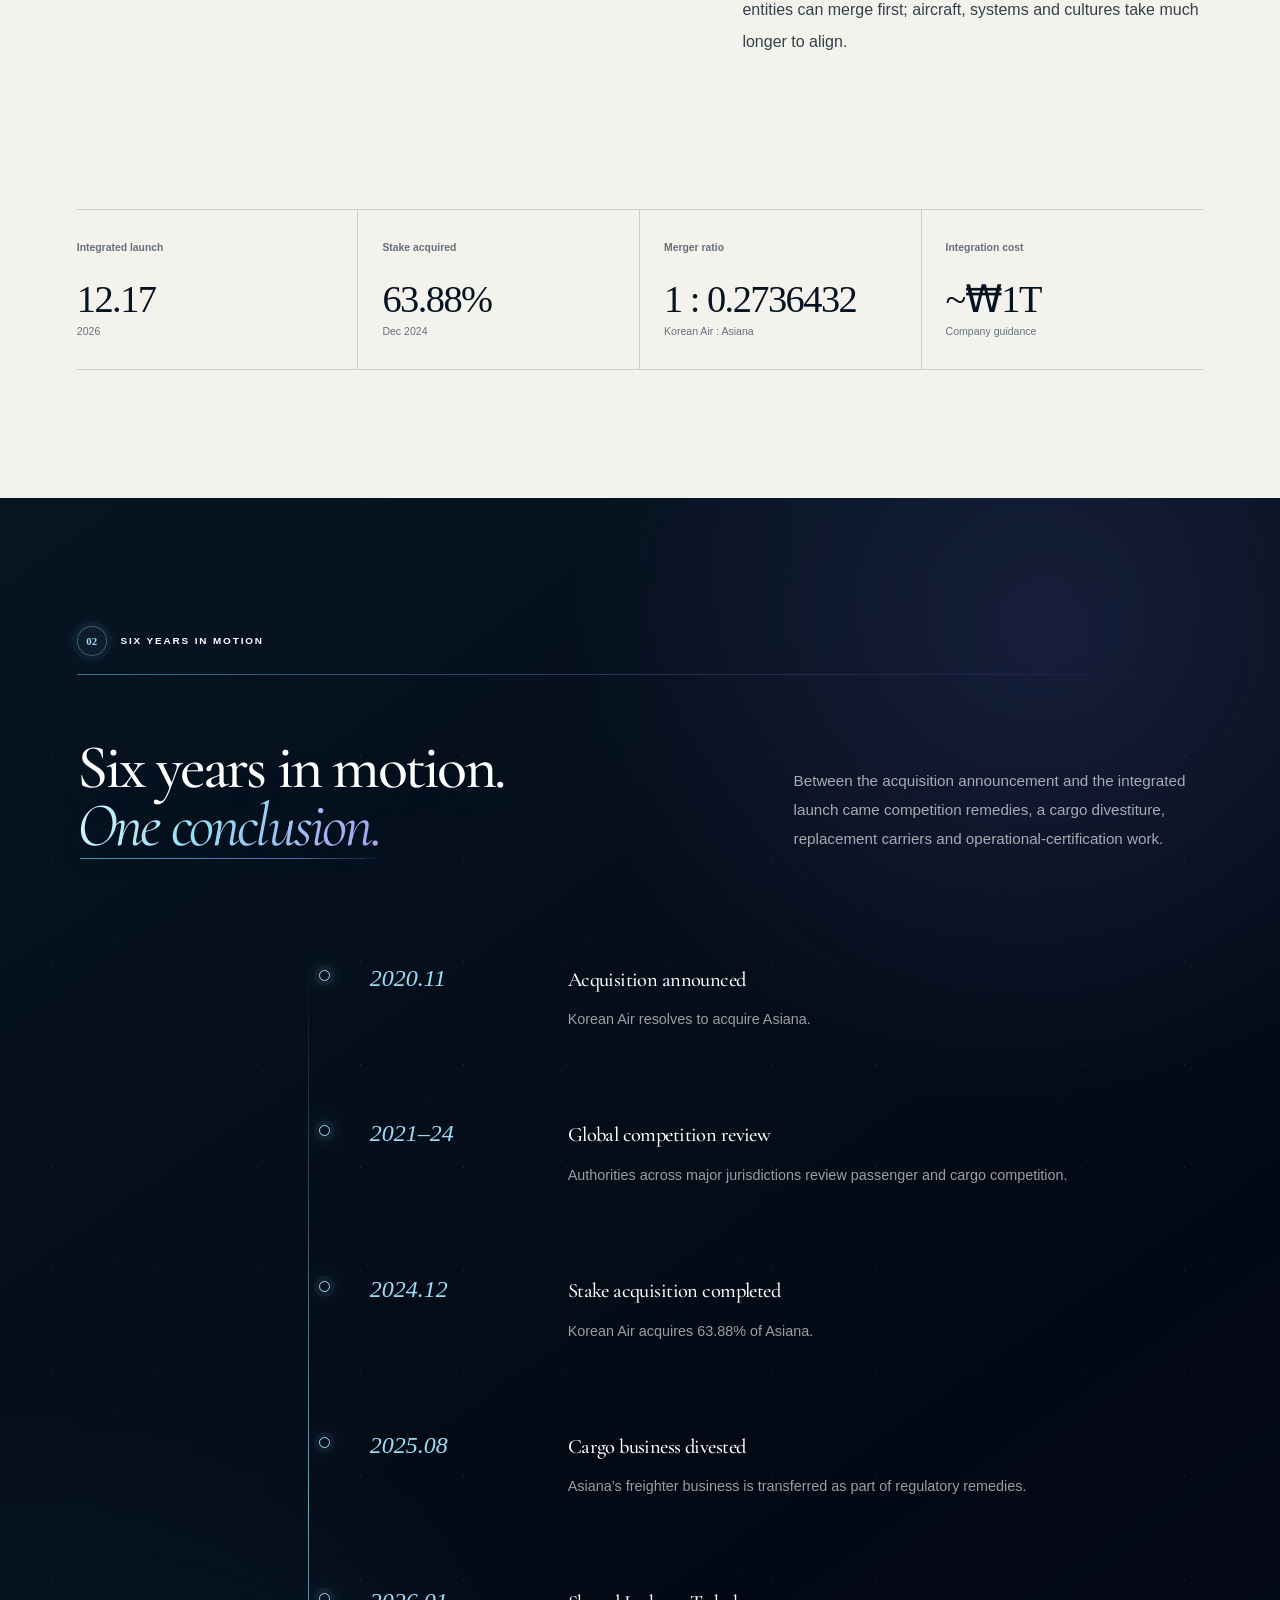
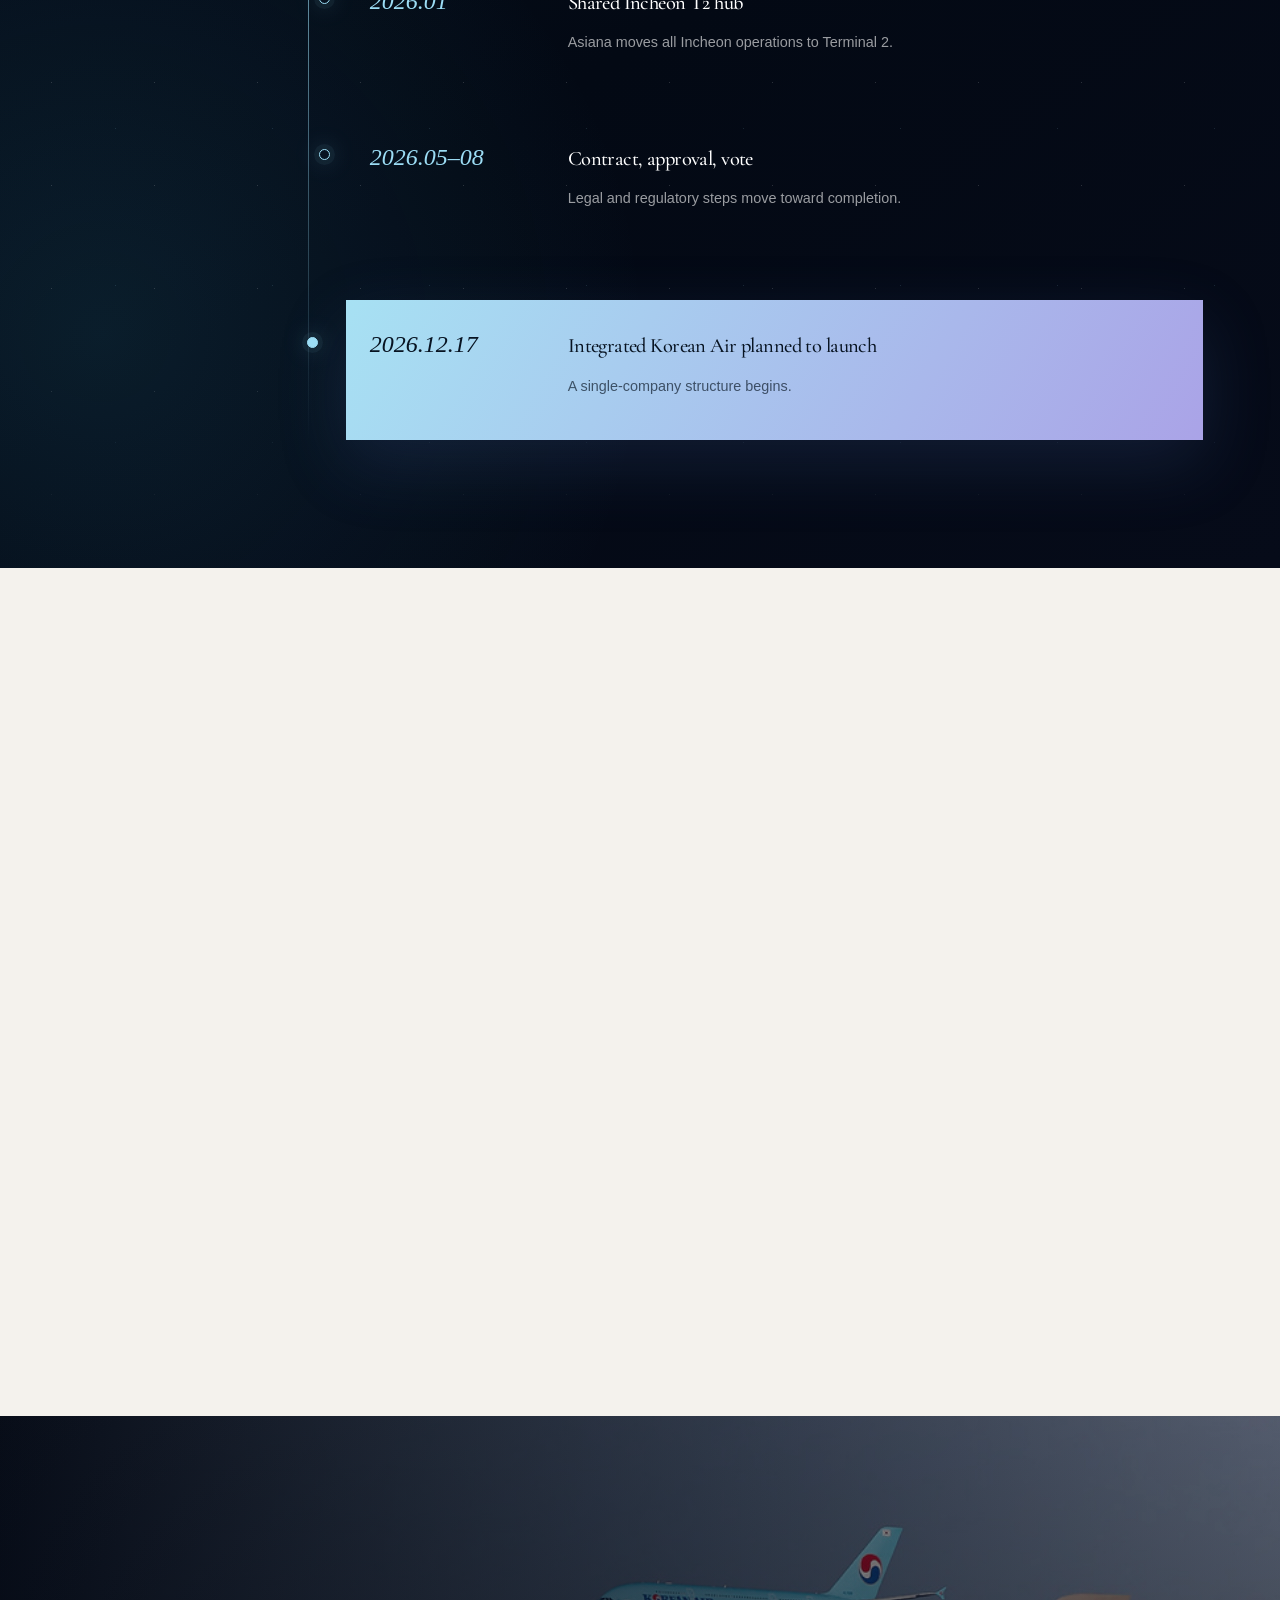
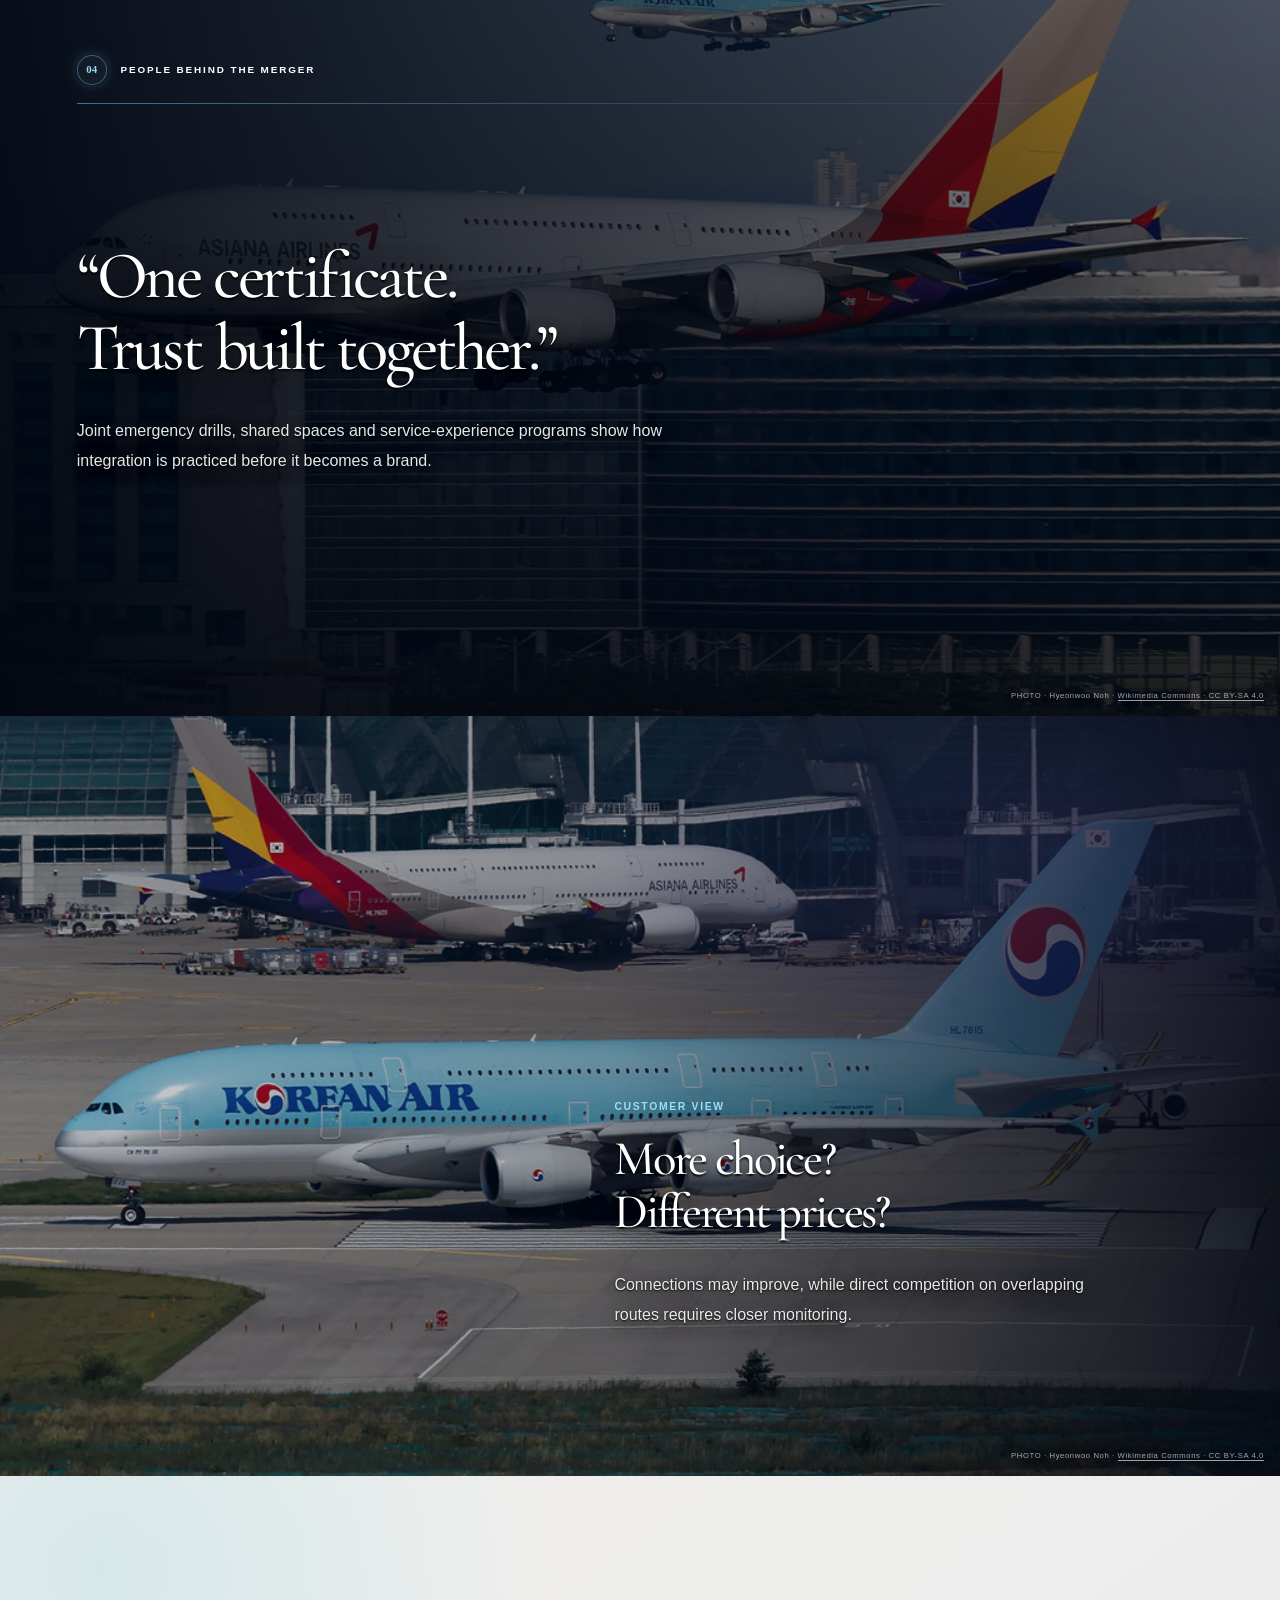
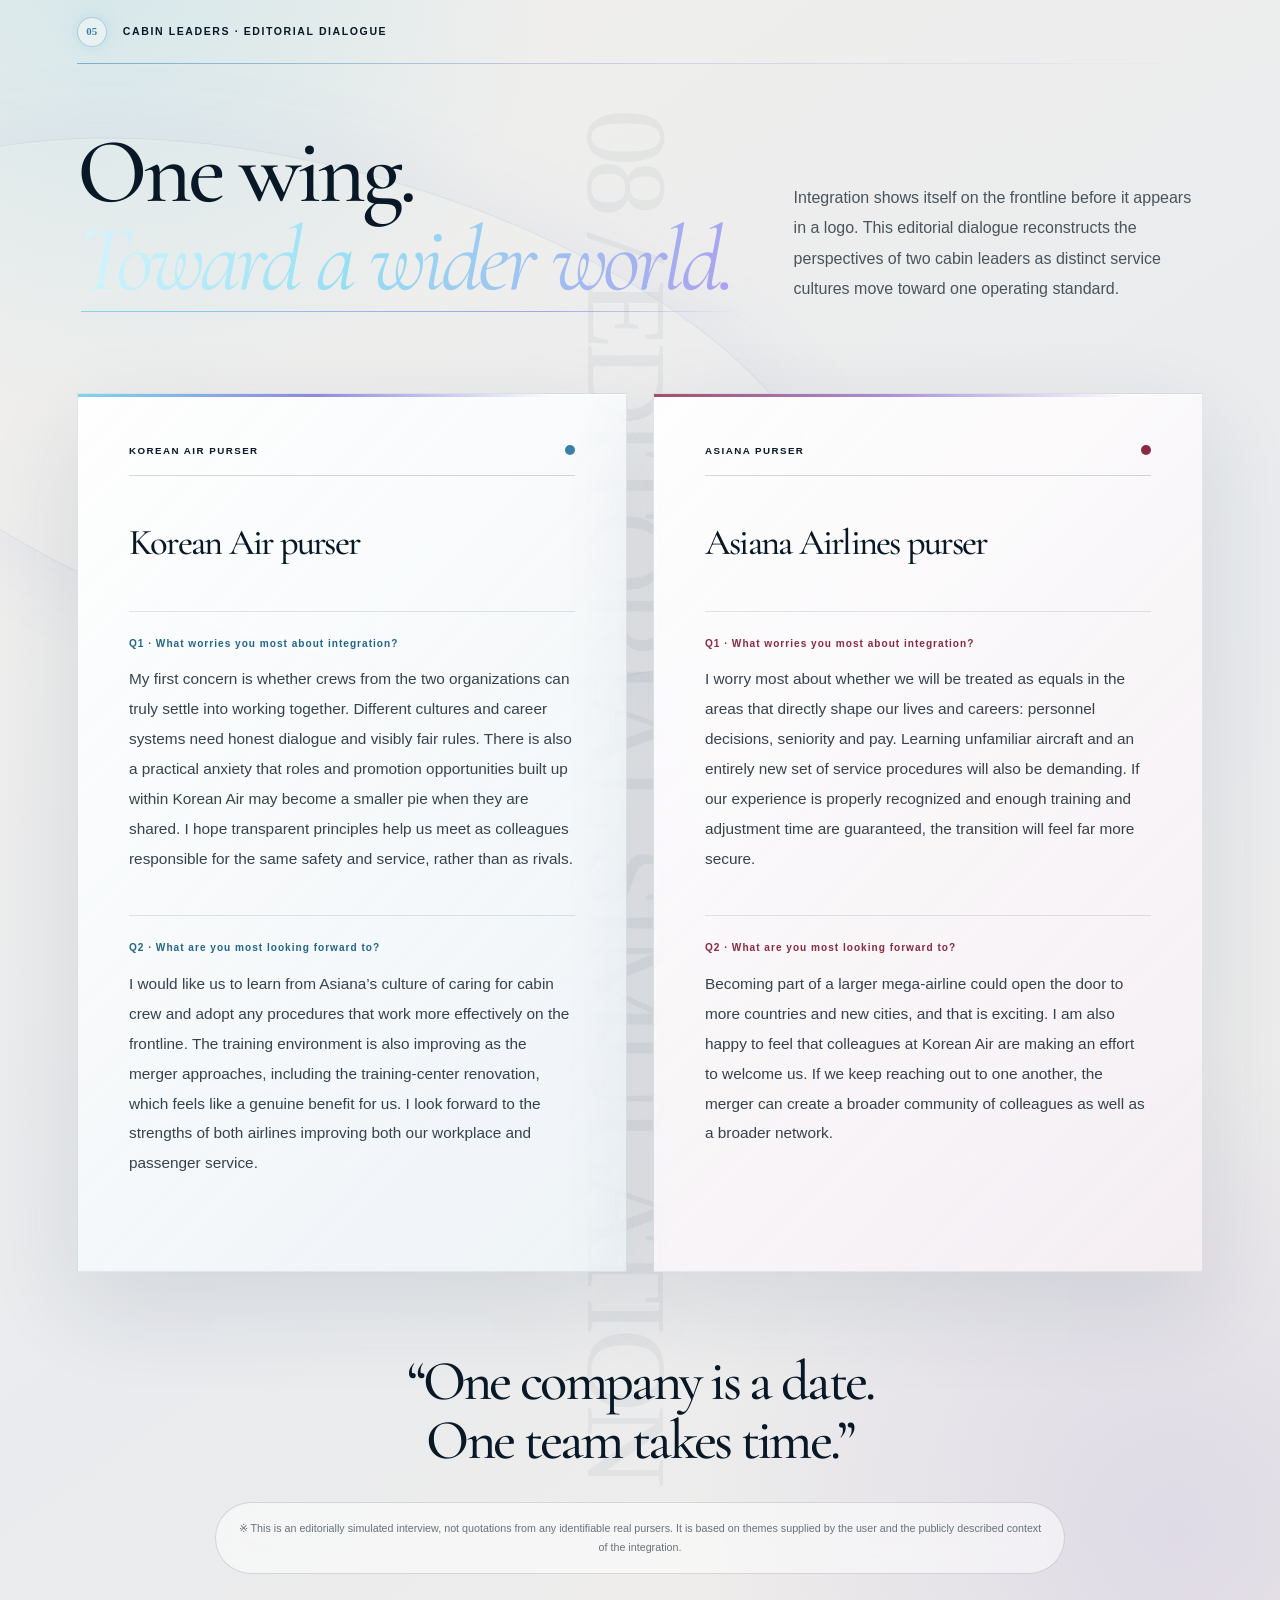
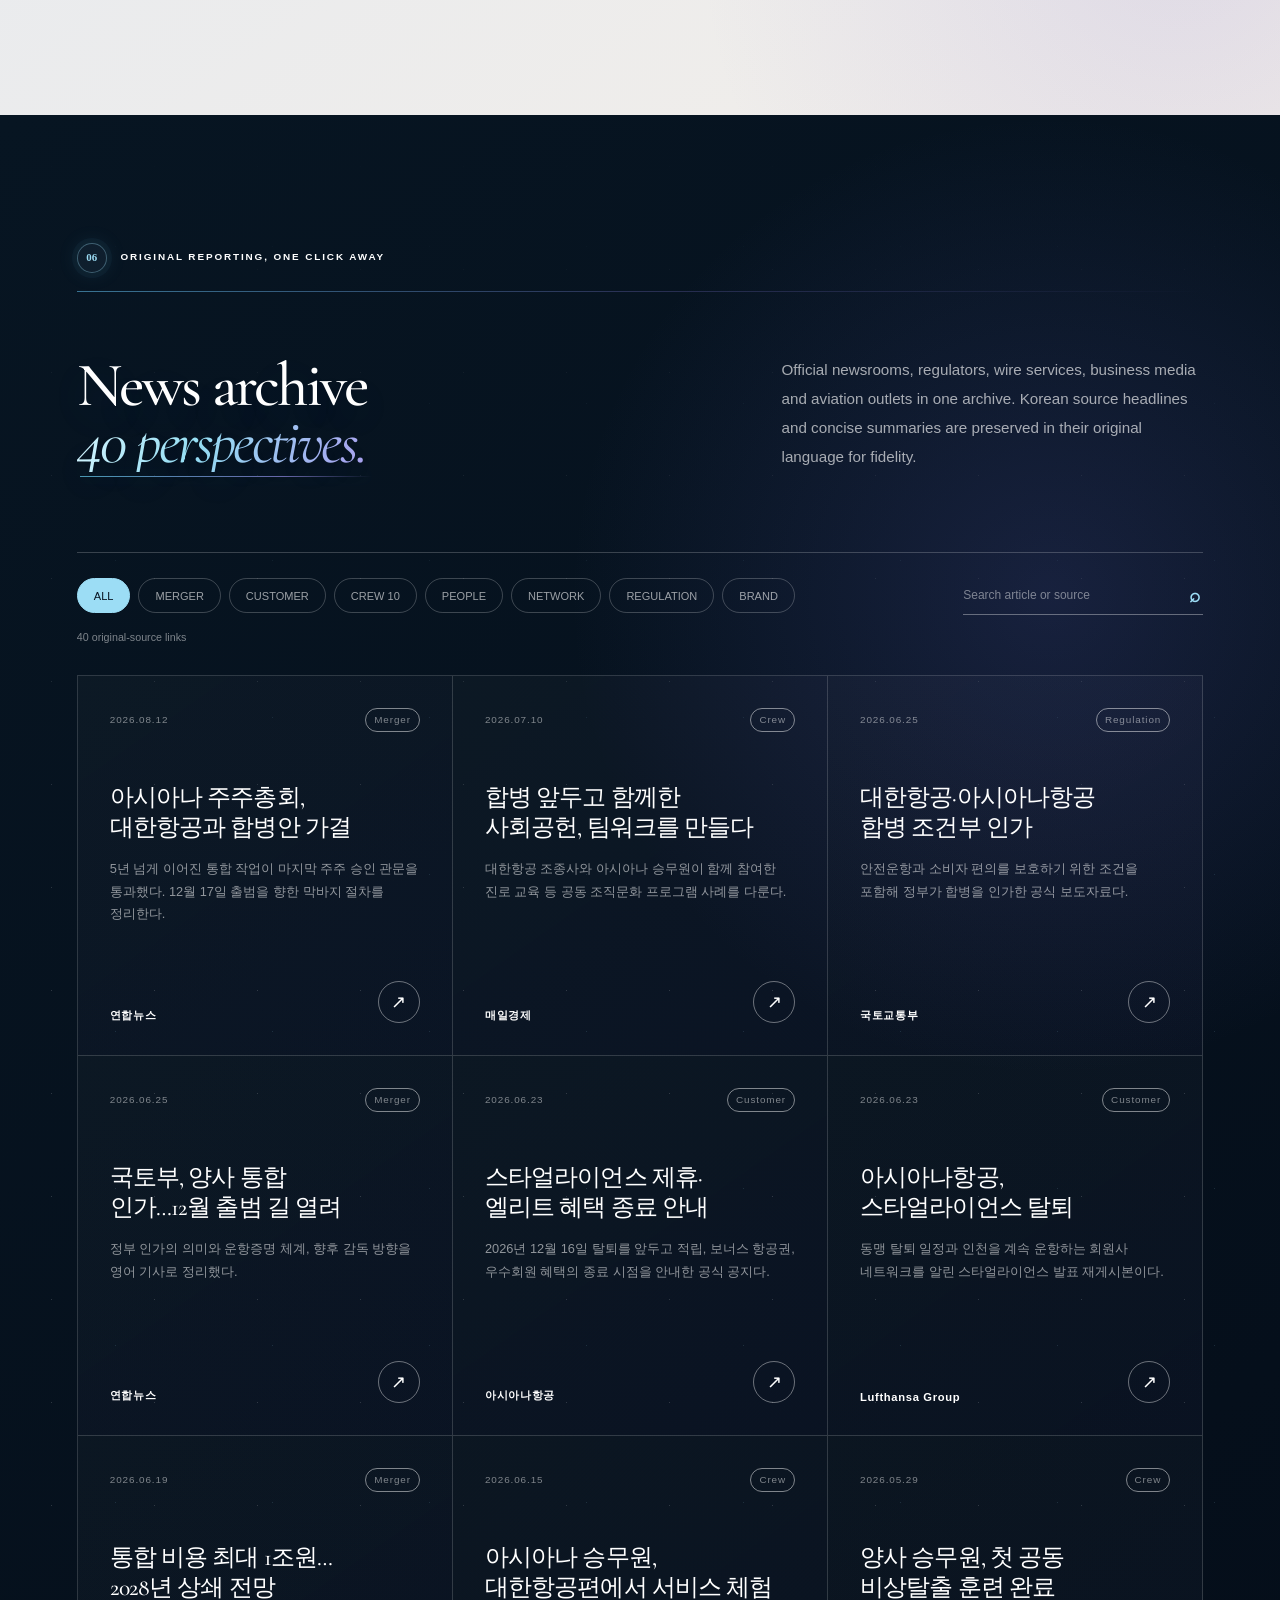
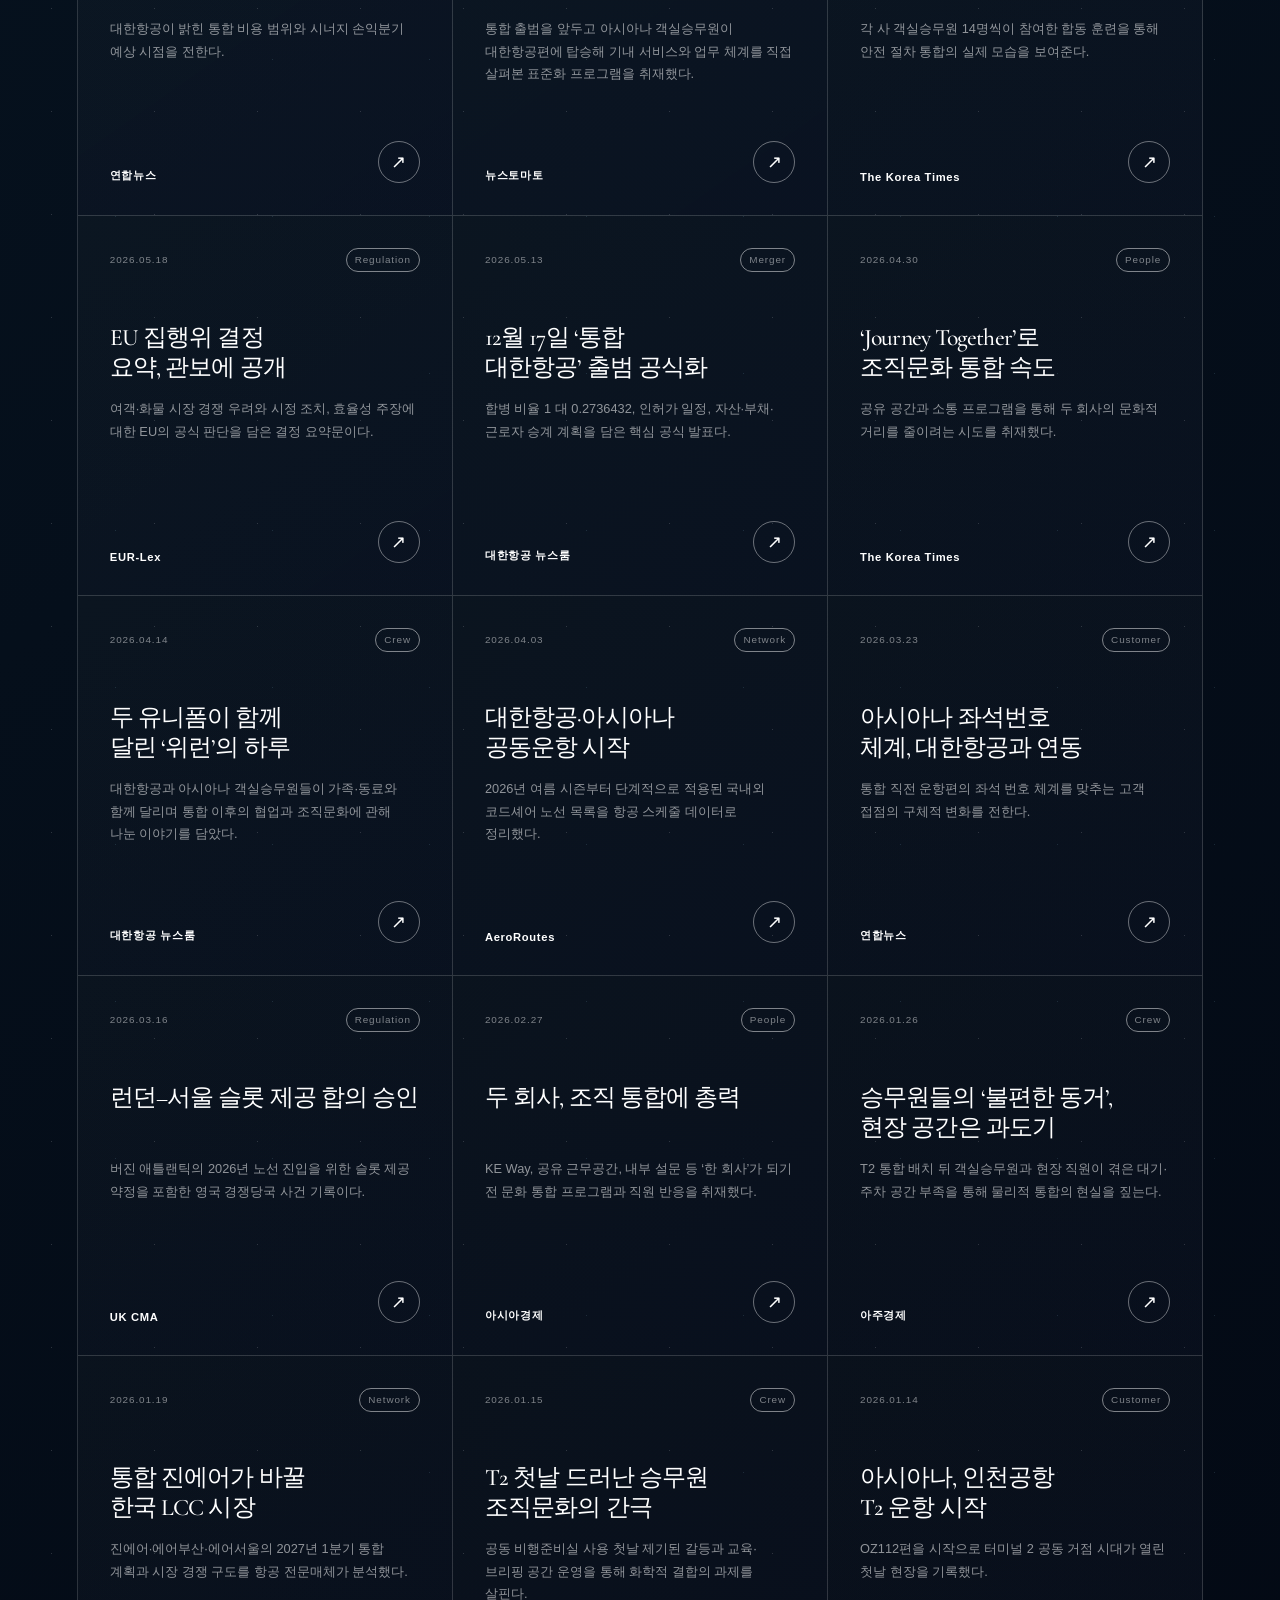
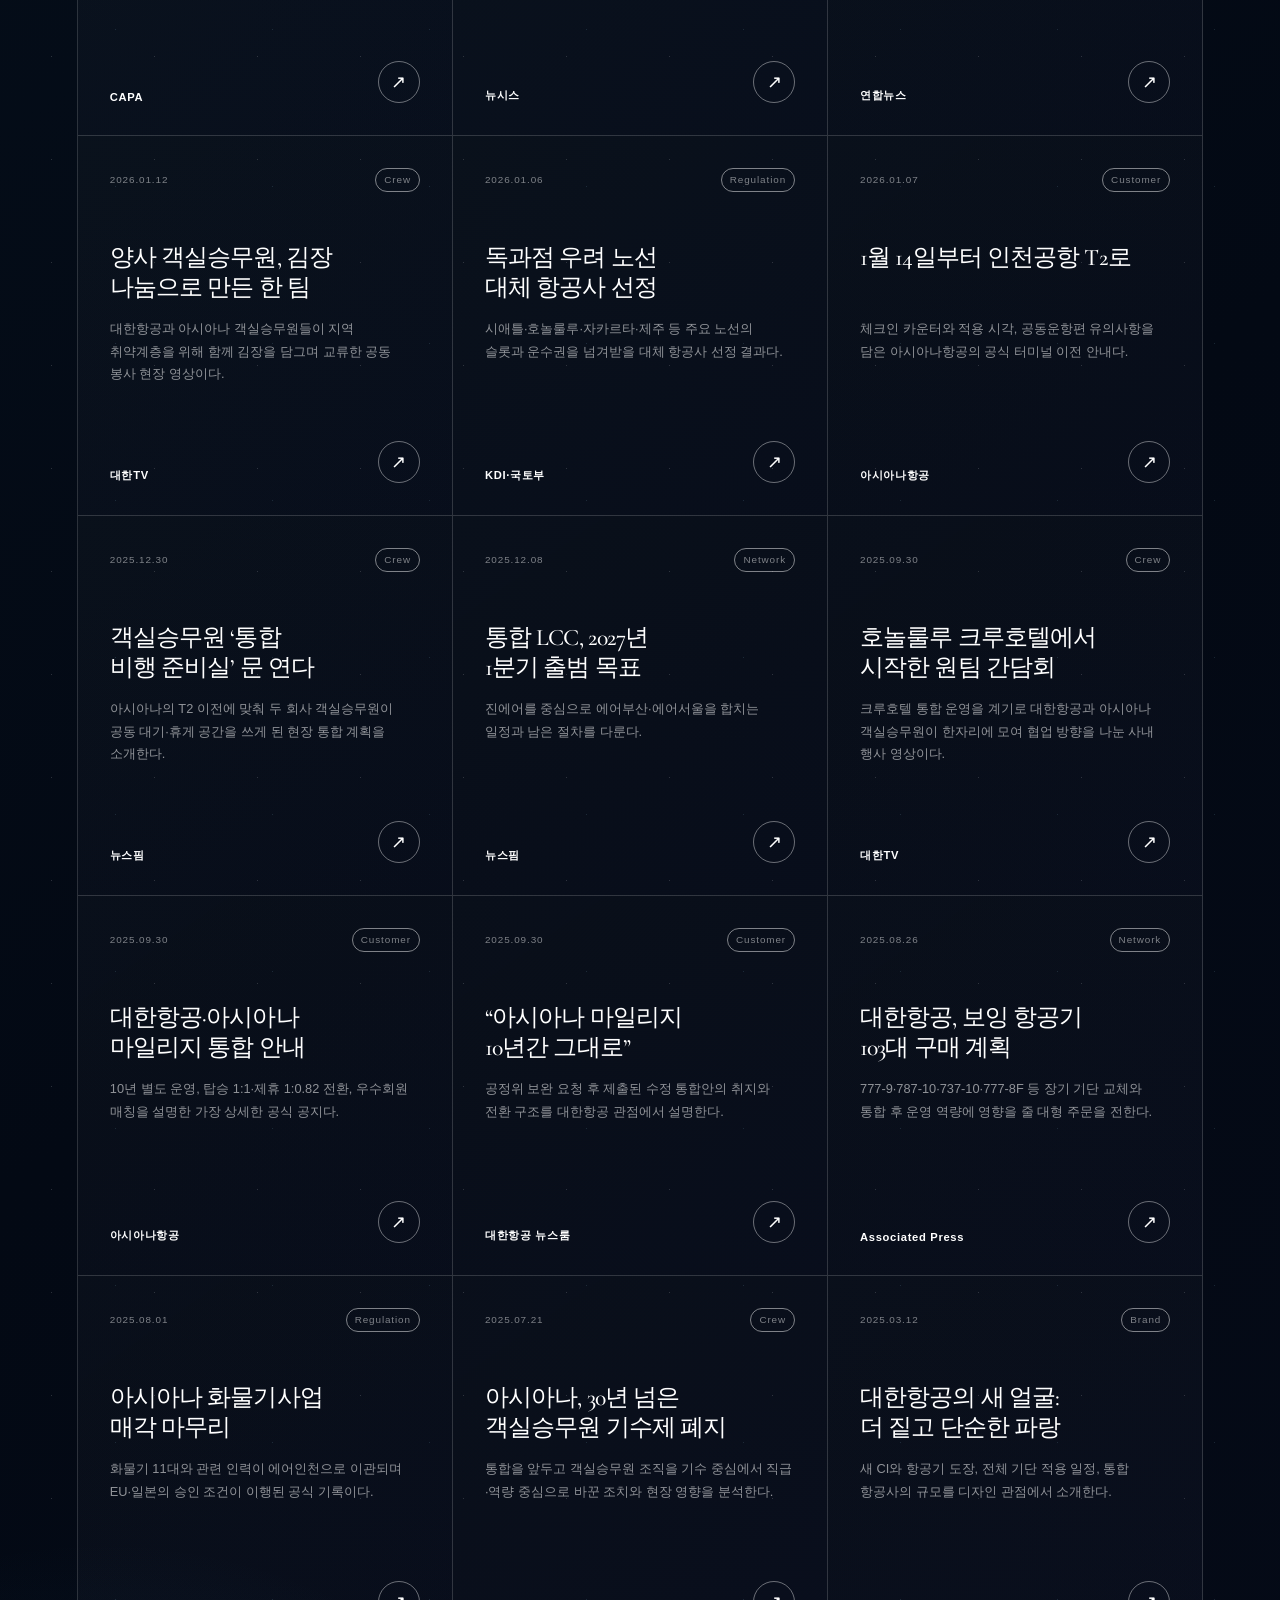
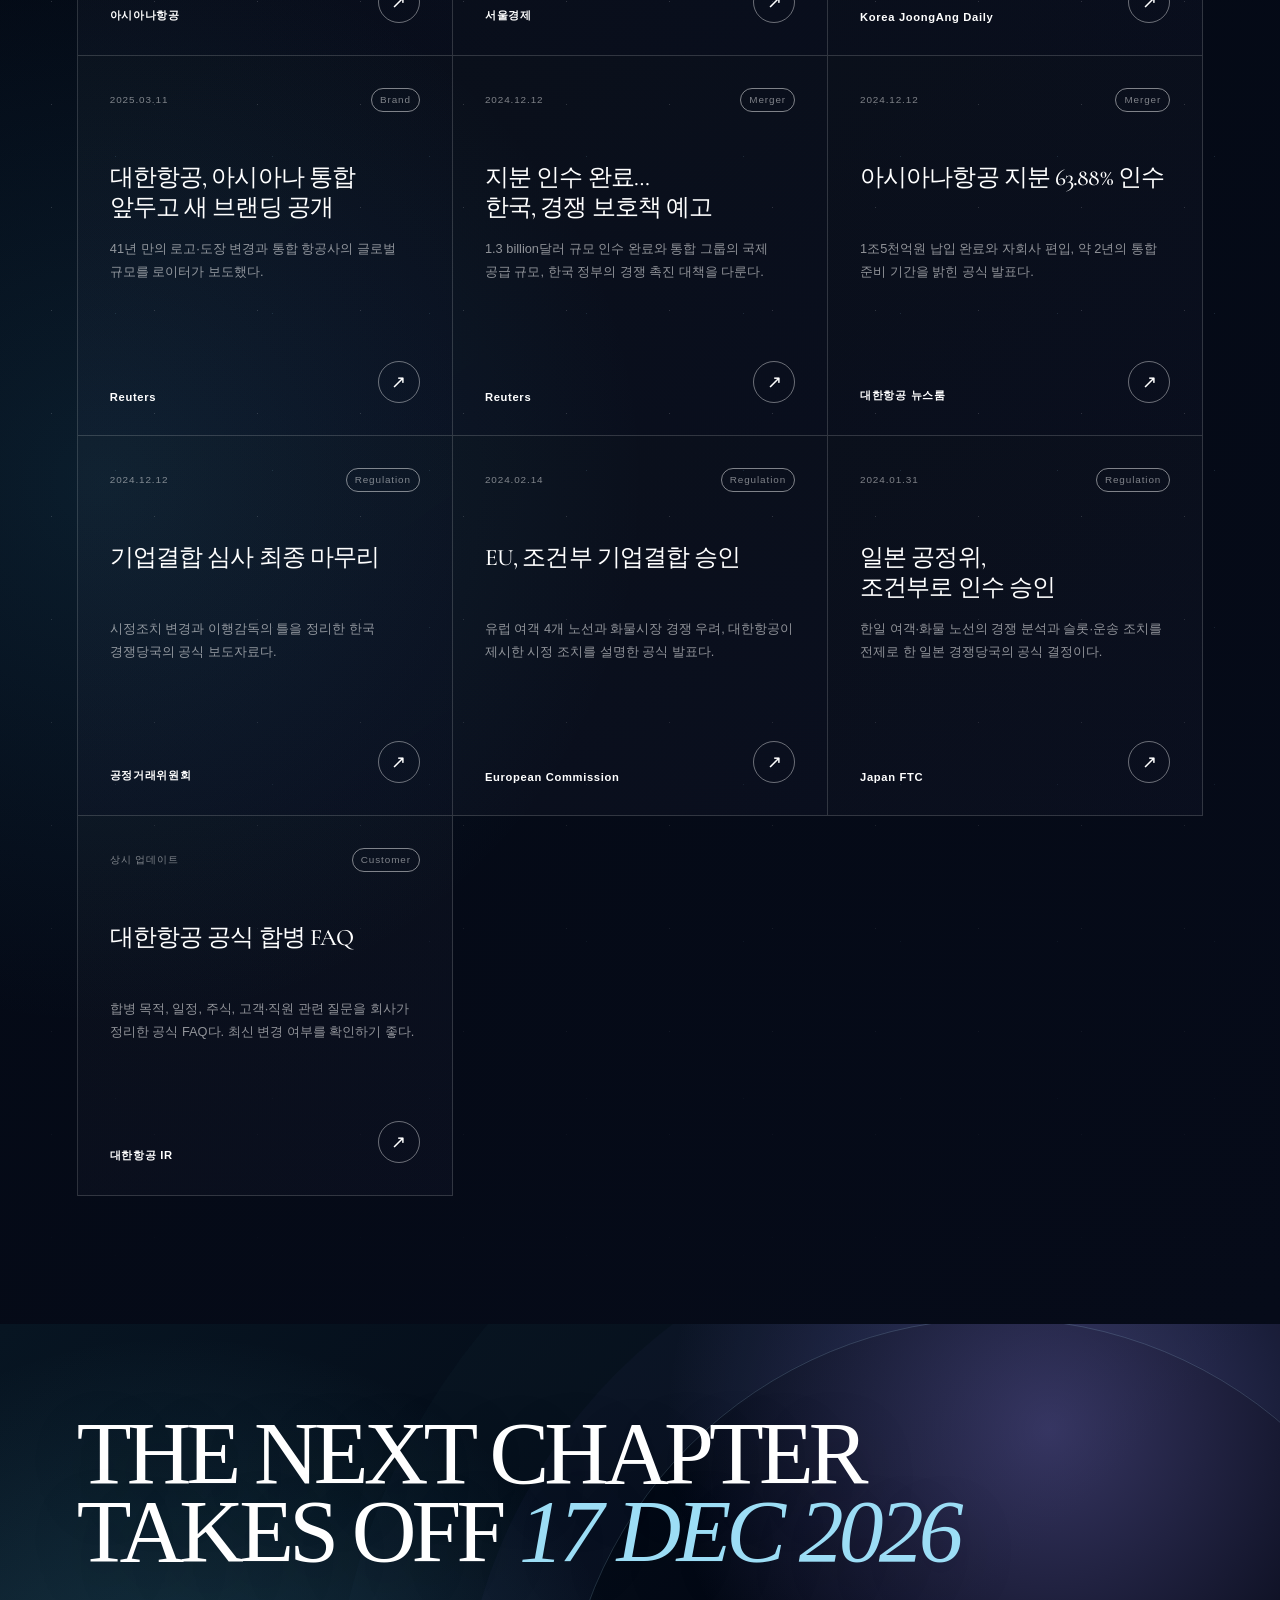
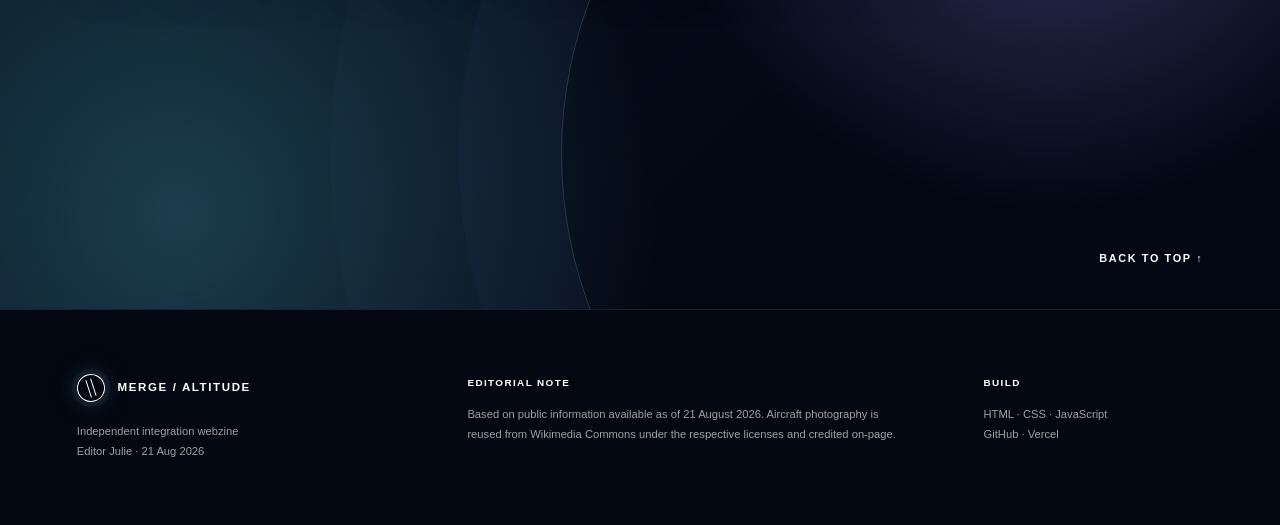
==== commit 5883029b: "Refine the editorial title system Unify major, card, quote, and interview title typography across Ko" ====
--- a/en.html
+++ b/en.html
@@ -9,7 +9,7 @@
       content="An independent editorial webzine documenting the Korean Air–Asiana Airlines integration toward 17 December 2026."
     />
     <title>Two Skies, One Journey | Korean Air × Asiana</title>
-    <link rel="stylesheet" href="assets/styles.css?v=20260821-5" />
+    <link rel="stylesheet" href="assets/styles.css?v=20260821-6" />
     <style>
       @import url("https://fonts.googleapis.com/css2?family=Cormorant+Garamond:ital,wght@0,400;0,500;0,600;1,400;1,500&display=swap");
       :root {
@@ -601,8 +601,7 @@
           </article>
         </div>
         <blockquote class="purser-quote">
-          “The day we become one company matters less<br />than the time it
-          takes to become one team.”
+          “One company is a date.<br />One team takes time.”
         </blockquote>
         <p class="purser-note">
           ※ This is an editorially simulated interview, not quotations from any
--- a/assets/styles.css
+++ b/assets/styles.css
@@ -2056,6 +2056,306 @@
   }
 }
 
+/* Editorial title system — one typographic voice at every scale. */
+:root {
+  --title-ink: #061423;
+  --title-rule: linear-gradient(90deg, #62c9ea, #8d87df 70%, transparent);
+  --title-glow: rgba(109, 200, 234, 0.28);
+}
+
+main :is(h1, h2, h3),
+.faq-list summary,
+.timeline strong {
+  font-kerning: normal;
+  font-optical-sizing: auto;
+  font-variant-ligatures: common-ligatures contextual;
+  text-rendering: optimizeLegibility;
+  hanging-punctuation: first last;
+}
+
+.hero .hero-copy h1,
+main .display-title,
+.brand-grid .brand-sticky h2,
+.archive-grid .archive-copy h2,
+.purser-interview .purser-head h2,
+.closing p {
+  font-weight: 500;
+  line-height: 0.92;
+  letter-spacing: -0.054em;
+}
+
+.hero .hero-copy h1 {
+  line-height: 0.9;
+}
+
+.purser-interview .purser-head h2,
+.archive-grid .archive-copy h2,
+.brand-grid .brand-sticky h2 {
+  line-height: 0.96;
+}
+
+.hero .hero-copy h1 em,
+main .display-title em,
+.brand-grid .brand-sticky h2 em,
+.archive-grid .archive-copy h2 em,
+.purser-interview .purser-head h2 em {
+  position: relative;
+  display: inline-block;
+  padding-right: 0.035em;
+  font-weight: 400;
+}
+
+.hero .hero-copy h1 em::after,
+main .display-title em::after,
+.brand-grid .brand-sticky h2 em::after,
+.archive-grid .archive-copy h2 em::after,
+.purser-interview .purser-head h2 em::after {
+  content: "";
+  position: absolute;
+  left: 0.045em;
+  right: -0.08em;
+  bottom: -0.085em;
+  height: 1px;
+  background: var(--title-rule);
+  box-shadow: 0 0 16px var(--title-glow);
+  opacity: 0.72;
+  transform-origin: left center;
+}
+
+html[lang="ko"] .hero .hero-copy h1,
+html[lang="ko"] main .display-title,
+html[lang="ko"] .brand-grid .brand-sticky h2,
+html[lang="ko"] .archive-grid .archive-copy h2,
+html[lang="ko"] .purser-interview .purser-head h2 {
+  letter-spacing: -0.058em;
+}
+
+html[lang="en"] .hero .hero-copy h1,
+html[lang="en"] main .display-title,
+html[lang="en"] .purser-interview .purser-head h2 {
+  letter-spacing: -0.045em;
+}
+
+html[lang="ja"] .hero .hero-copy h1,
+html[lang="ja"] main .display-title,
+html[lang="ja"] .purser-interview .purser-head h2 {
+  letter-spacing: -0.036em;
+}
+
+html[lang="ko"] main :is(h1, h2) em,
+html[lang="ja"] main :is(h1, h2) em {
+  font-style: normal;
+}
+
+html[lang="en"] main :is(h1, h2) em {
+  font-style: italic;
+}
+
+.section-kicker,
+.purser-kicker {
+  align-items: center;
+  gap: 0.85rem;
+  padding-bottom: 1.15rem;
+  font-size: 0.62rem;
+  line-height: 1.45;
+  letter-spacing: 0.19em;
+}
+
+.section-kicker span,
+.purser-kicker span {
+  display: inline-grid;
+  flex: 0 0 auto;
+  width: 30px;
+  height: 30px;
+  place-items: center;
+  color: var(--sky-deep);
+  border: 1px solid rgba(62, 135, 176, 0.34);
+  border-radius: 50%;
+  background: rgba(255, 255, 255, 0.38);
+  box-shadow:
+    0 0 0 5px rgba(99, 191, 226, 0.045),
+    0 0 22px rgba(99, 191, 226, 0.12);
+  font: 600 0.68rem/1 var(--serif);
+  letter-spacing: 0;
+}
+
+.section-kicker.light span,
+.dark-section .section-kicker span {
+  color: var(--sky);
+  border-color: rgba(156, 221, 245, 0.34);
+  background: rgba(156, 221, 245, 0.055);
+}
+
+.brand-copy h3,
+.impact-card h3,
+.regulation-grid h3,
+.network-columns h3,
+.article-card h3,
+.purser-interview .purser-card h3 {
+  font-family: var(--editorial-serif, var(--serif));
+  font-weight: 500;
+  letter-spacing: -0.038em;
+  text-wrap: balance;
+}
+
+.brand-copy h3,
+.impact-card h3,
+.regulation-grid h3 {
+  position: relative;
+  padding-bottom: 0.9rem;
+  line-height: 1.16;
+}
+
+.brand-copy h3::after,
+.impact-card h3::after,
+.regulation-grid h3::after {
+  content: "";
+  position: absolute;
+  left: 0;
+  bottom: 0;
+  width: 42px;
+  height: 1px;
+  background: var(--title-rule);
+  box-shadow: 0 0 12px rgba(99, 191, 226, 0.14);
+}
+
+.brand-copy h3 {
+  font-size: clamp(1.75rem, 2.4vw, 2.25rem);
+}
+
+.impact-card h3,
+.regulation-grid h3 {
+  font-size: clamp(1.35rem, 1.7vw, 1.62rem);
+}
+
+.network-columns h3 {
+  margin-bottom: 1rem;
+  font-size: clamp(1.8rem, 2.45vw, 2.35rem);
+  line-height: 1;
+  letter-spacing: -0.045em;
+  text-shadow: 0 0 24px rgba(156, 221, 245, 0.16);
+}
+
+.purser-interview .purser-card h3 {
+  padding-bottom: 0.35rem;
+  font-weight: 500;
+  letter-spacing: -0.048em;
+}
+
+.article-card h3 {
+  display: -webkit-box;
+  max-width: 100%;
+  min-height: 2.5em;
+  overflow: hidden;
+  font-size: clamp(1.48rem, 1.8vw, 1.78rem);
+  line-height: 1.25;
+  -webkit-box-orient: vertical;
+  -webkit-line-clamp: 2;
+}
+
+.timeline strong {
+  font-family: var(--editorial-serif, var(--serif));
+  font-size: clamp(1.18rem, 1.6vw, 1.38rem);
+  font-weight: 500;
+  line-height: 1.35;
+  letter-spacing: -0.028em;
+  text-wrap: balance;
+}
+
+.feature-copy blockquote,
+.passenger-quote blockquote,
+.purser-quote {
+  font-family: var(--editorial-serif, var(--serif));
+  font-weight: 500;
+  line-height: 1.08;
+  letter-spacing: -0.048em;
+  text-wrap: balance;
+}
+
+.passenger-quote {
+  width: min(660px, 46vw);
+}
+
+.passenger-quote blockquote {
+  font-size: clamp(2.8rem, 3.8vw, 4.3rem);
+}
+
+.faq-list summary {
+  font-family: var(--editorial-serif, var(--serif));
+  font-size: clamp(1.04rem, 1.35vw, 1.22rem);
+  font-weight: 500;
+  line-height: 1.5;
+  letter-spacing: -0.026em;
+}
+
+.closing p {
+  line-height: 0.88;
+}
+
+@media (max-width: 720px) {
+  .hero .hero-copy h1,
+  main .display-title,
+  .brand-grid .brand-sticky h2,
+  .archive-grid .archive-copy h2,
+  .purser-interview .purser-head h2 {
+    line-height: 0.97;
+  }
+
+  .section-kicker,
+  .purser-kicker {
+    gap: 0.7rem;
+    font-size: 0.57rem;
+    letter-spacing: 0.16em;
+  }
+
+  .section-kicker span,
+  .purser-kicker span {
+    width: 27px;
+    height: 27px;
+    font-size: 0.62rem;
+  }
+
+  .brand-copy h3 {
+    font-size: 1.72rem;
+  }
+
+  .article-card h3 {
+    max-width: 100%;
+    min-height: 2.56em;
+    font-size: 1.48rem;
+    line-height: 1.28;
+  }
+
+  .feature-copy blockquote,
+  .passenger-quote blockquote,
+  .purser-quote {
+    line-height: 1.11;
+  }
+
+  .passenger-quote blockquote {
+    font-size: clamp(2rem, 8.8vw, 2.35rem);
+  }
+
+  .passenger-quote {
+    left: 5vw;
+    right: 5vw;
+    width: auto;
+  }
+
+  main .purser-interview .purser-quote {
+    font-size: clamp(1.35rem, 5.8vw, 1.65rem);
+  }
+
+  .hero .hero-copy h1 em::after,
+  main .display-title em::after,
+  .brand-grid .brand-sticky h2 em::after,
+  .archive-grid .archive-copy h2 em::after,
+  .purser-interview .purser-head h2 em::after {
+    bottom: -0.055em;
+    opacity: 0.58;
+  }
+}
+
 @media (prefers-reduced-motion: reduce) {
   html {
     scroll-behavior: auto;
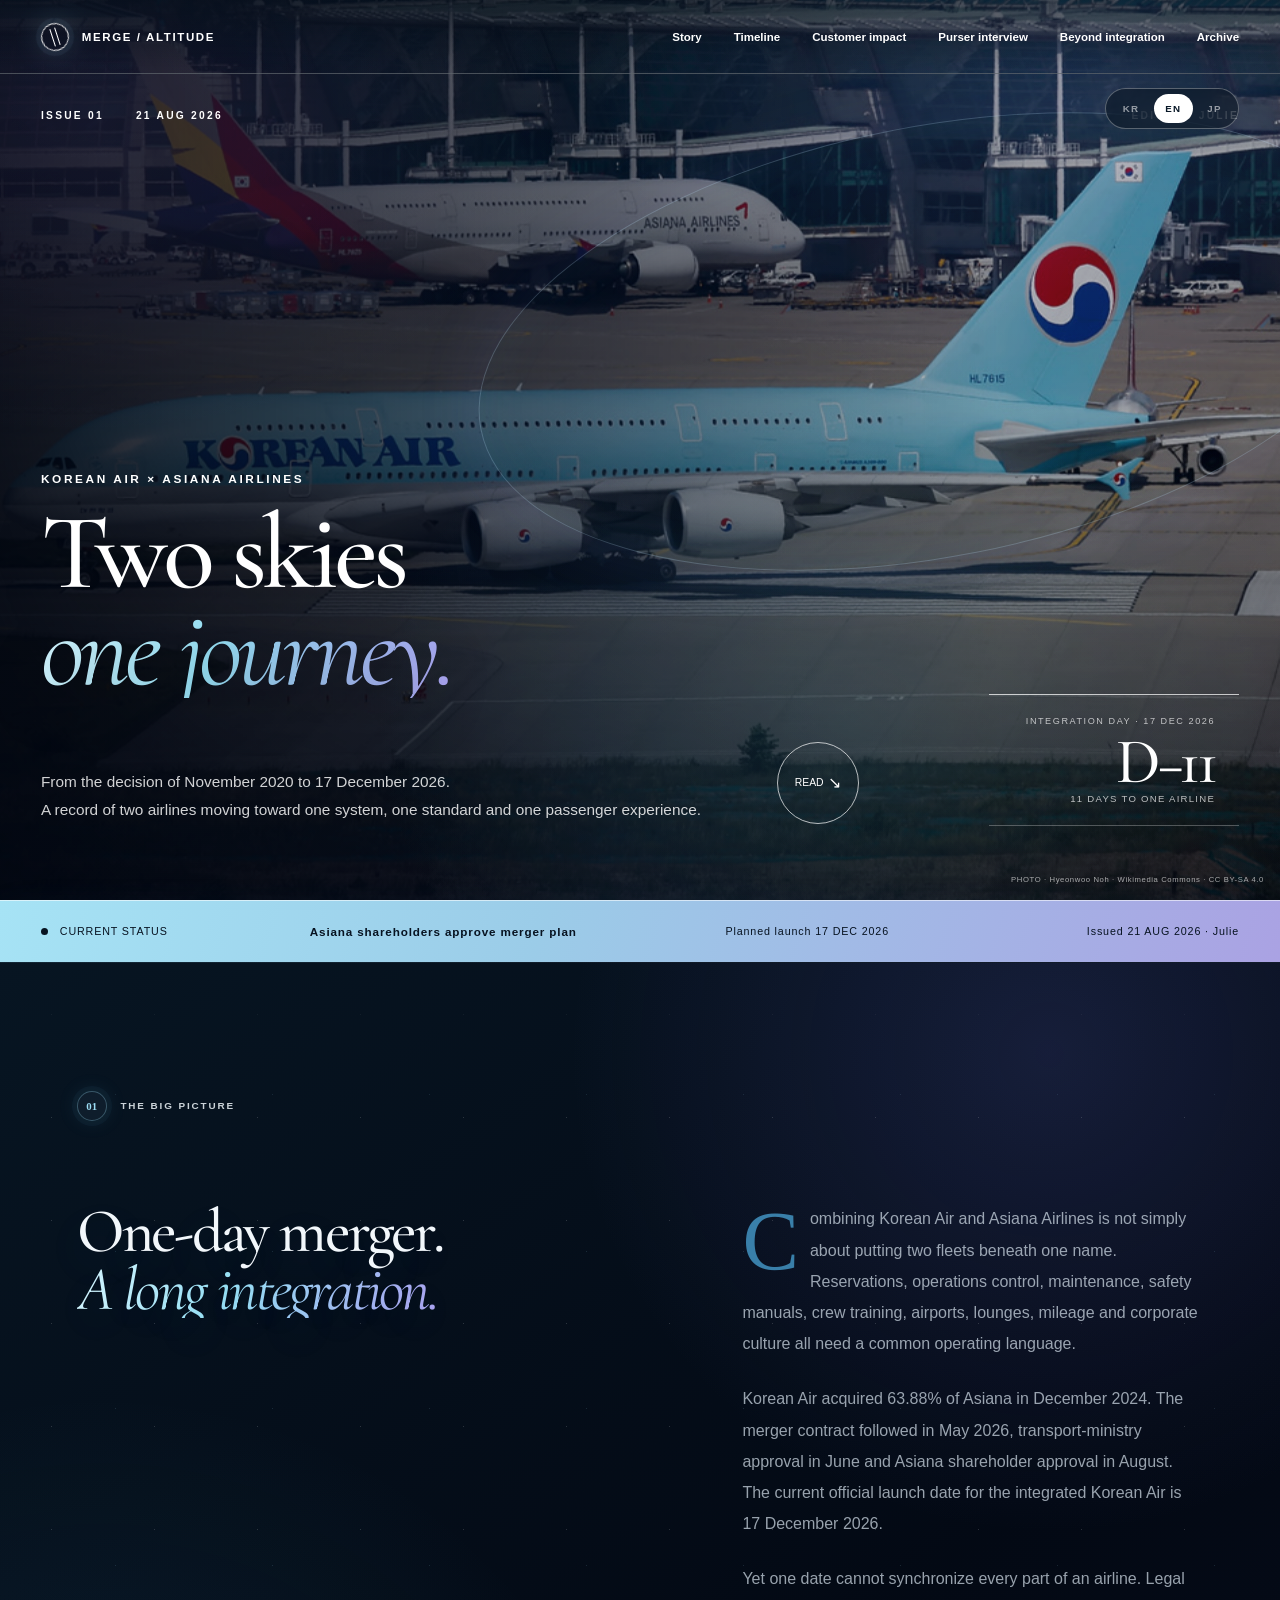
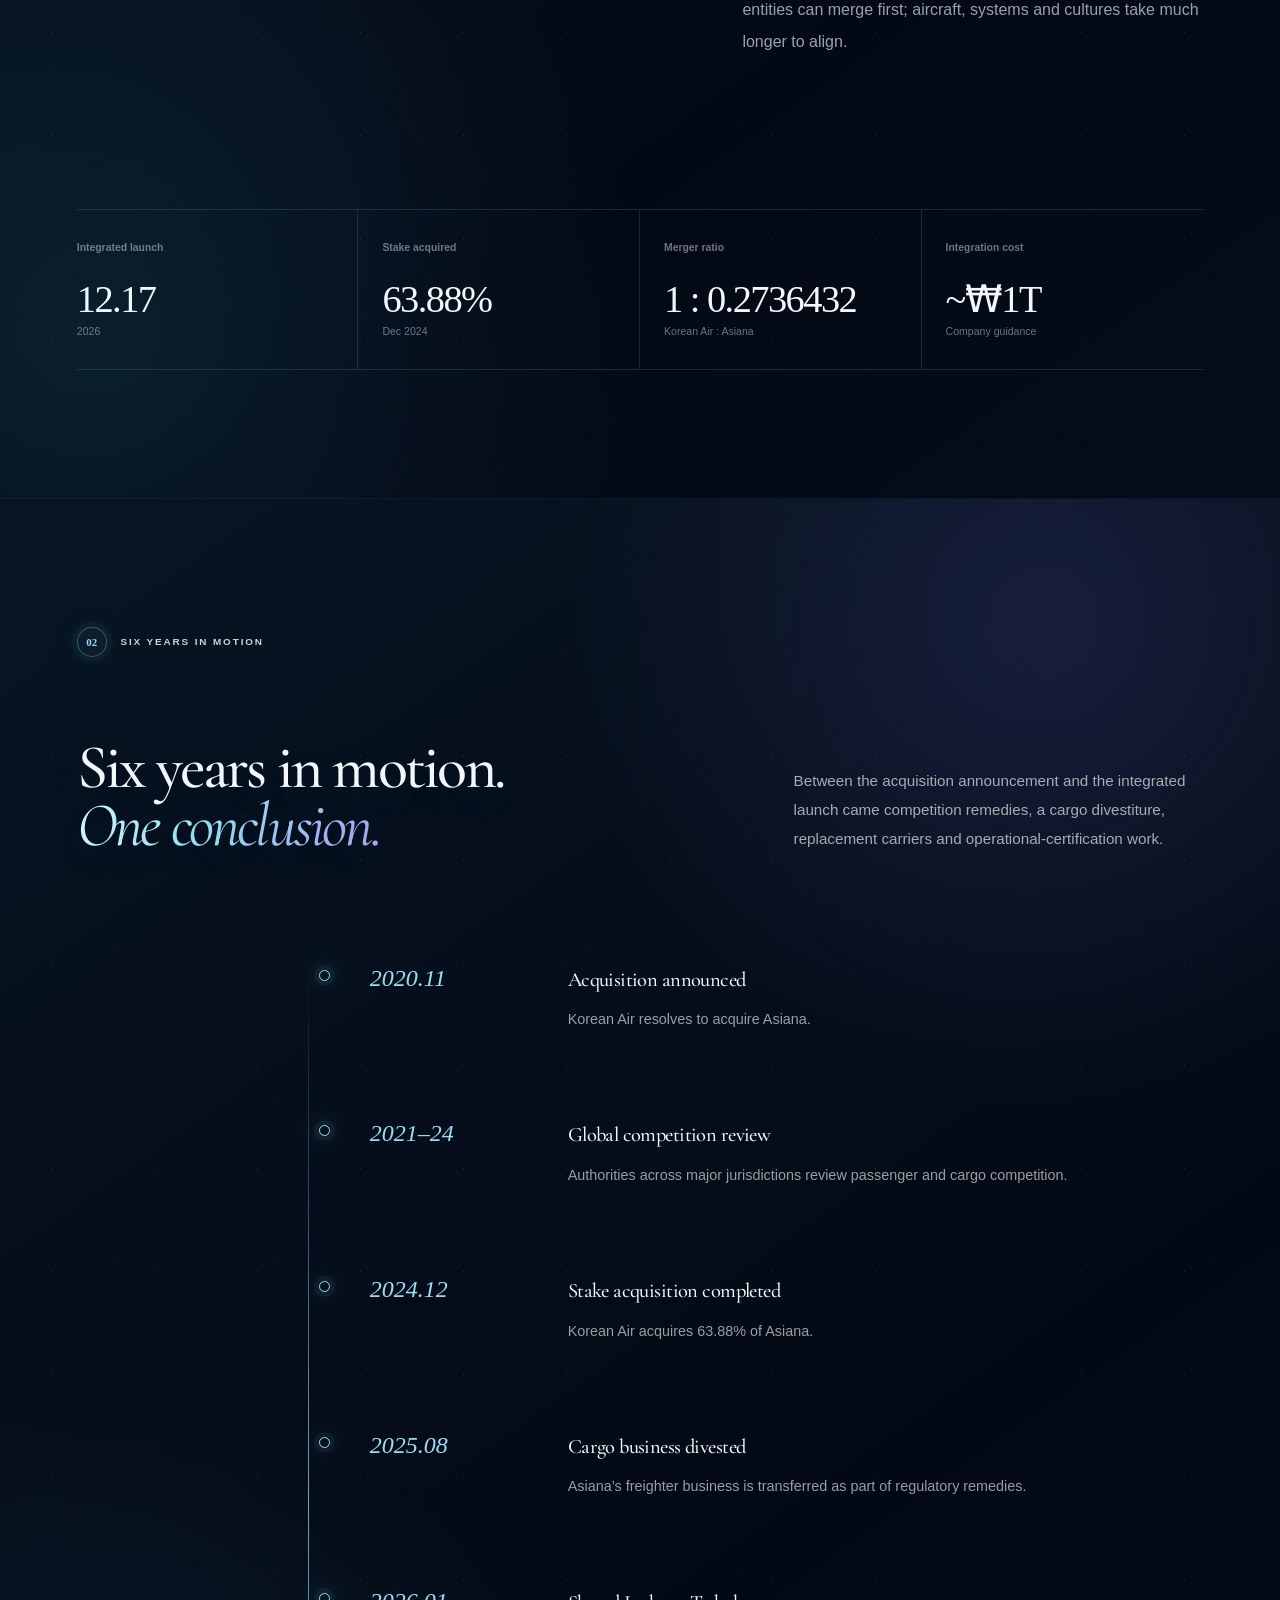
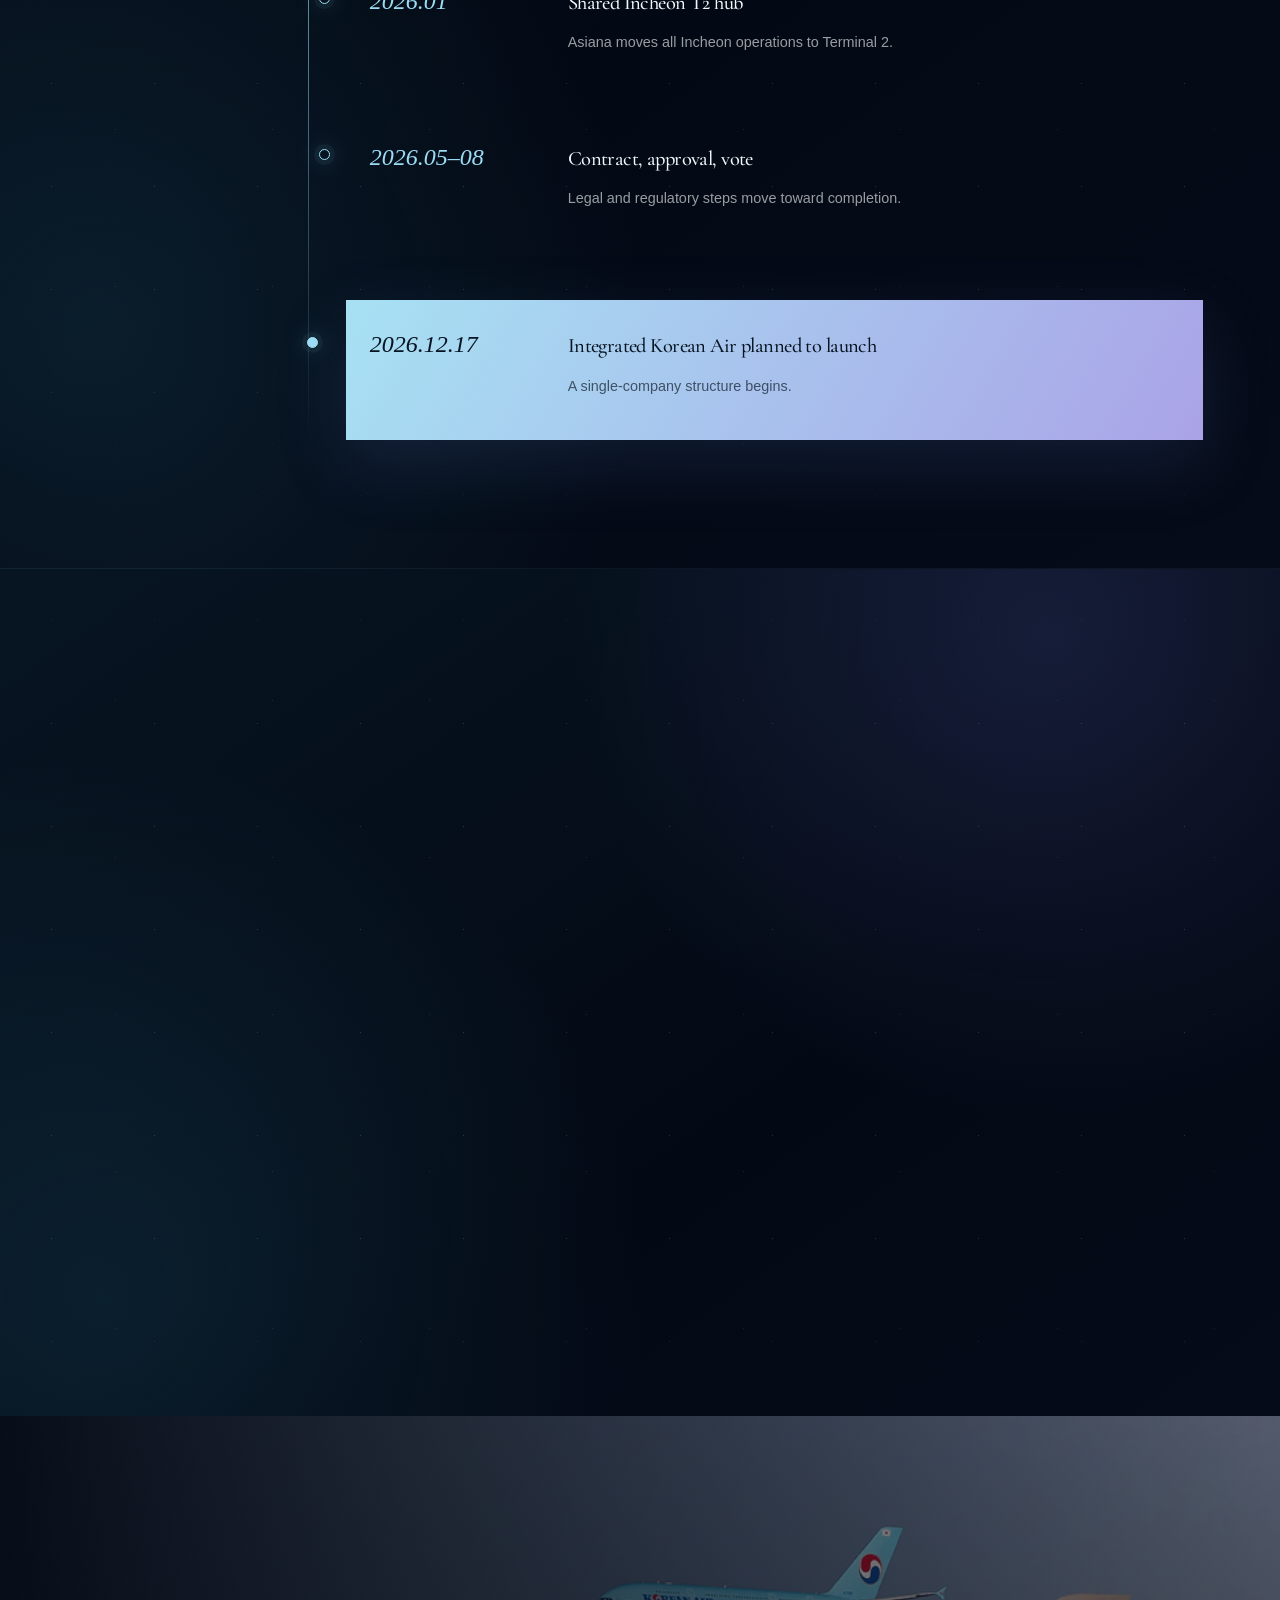
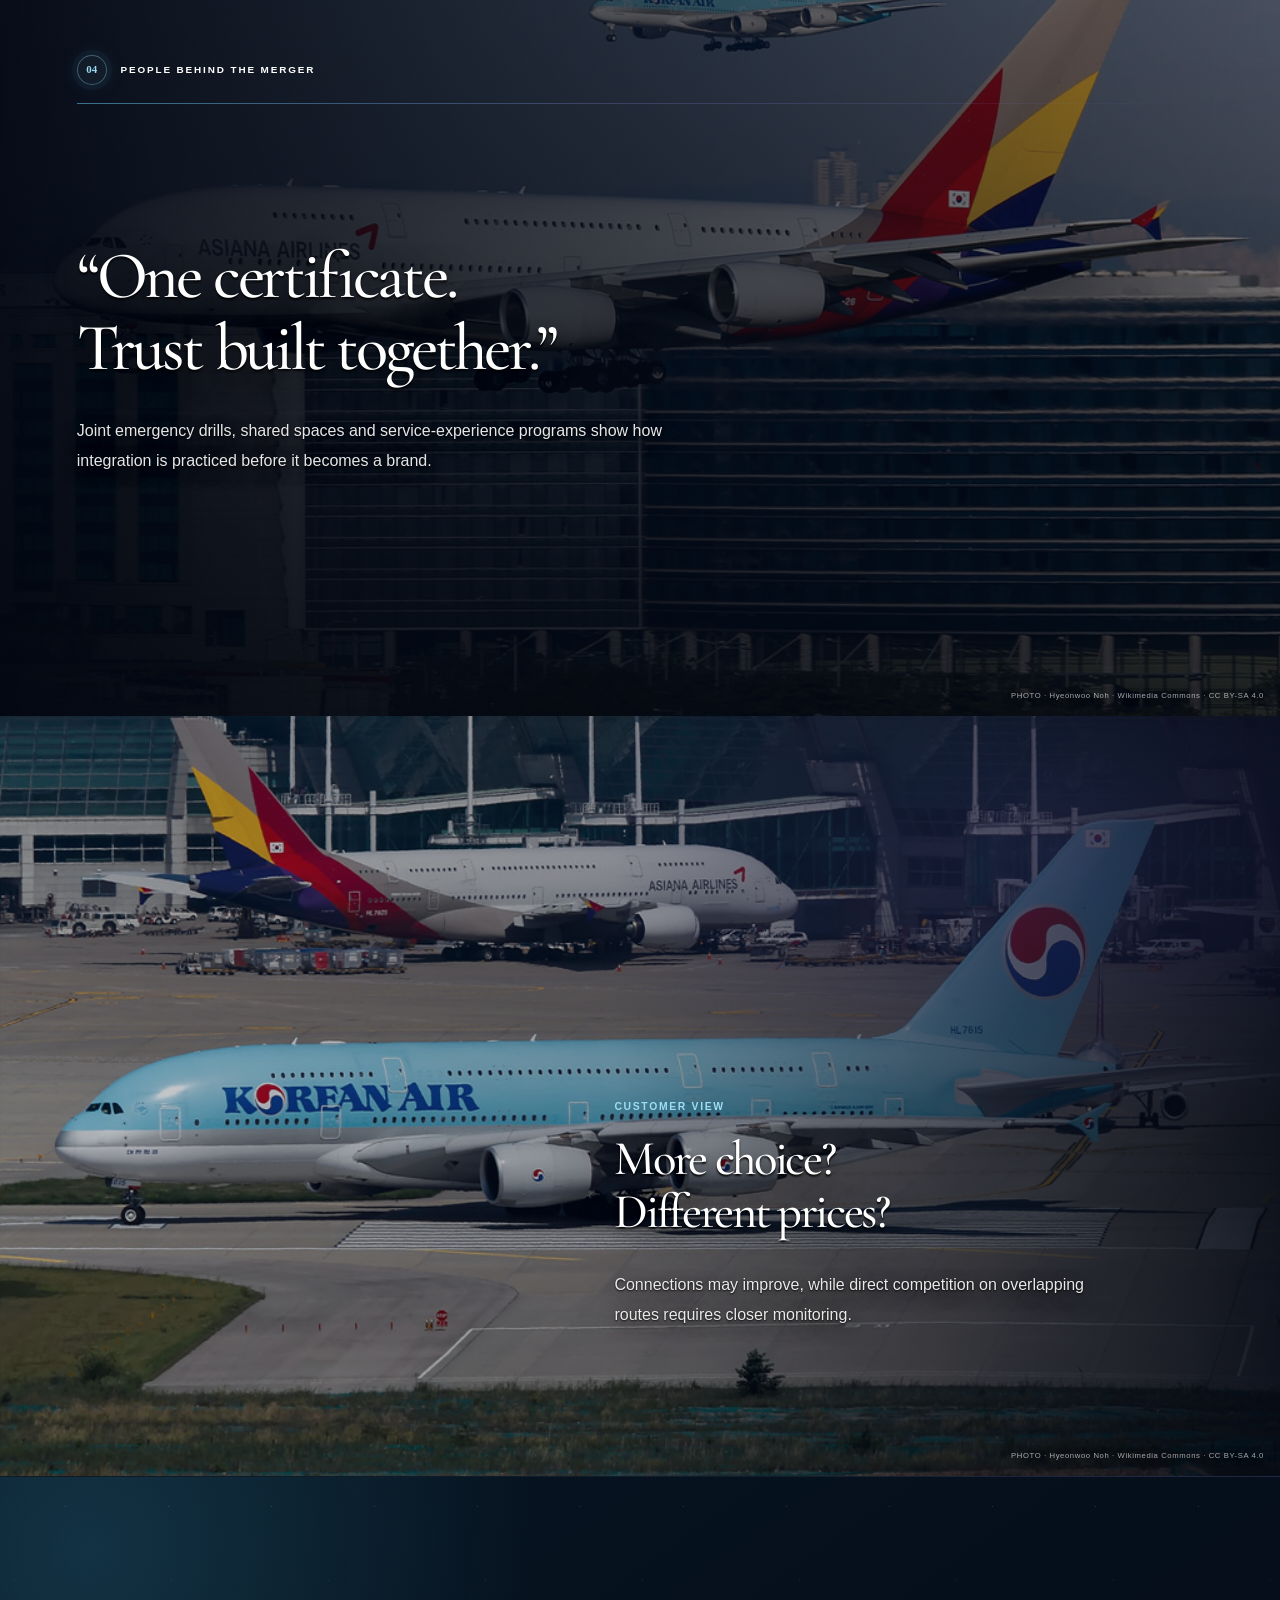
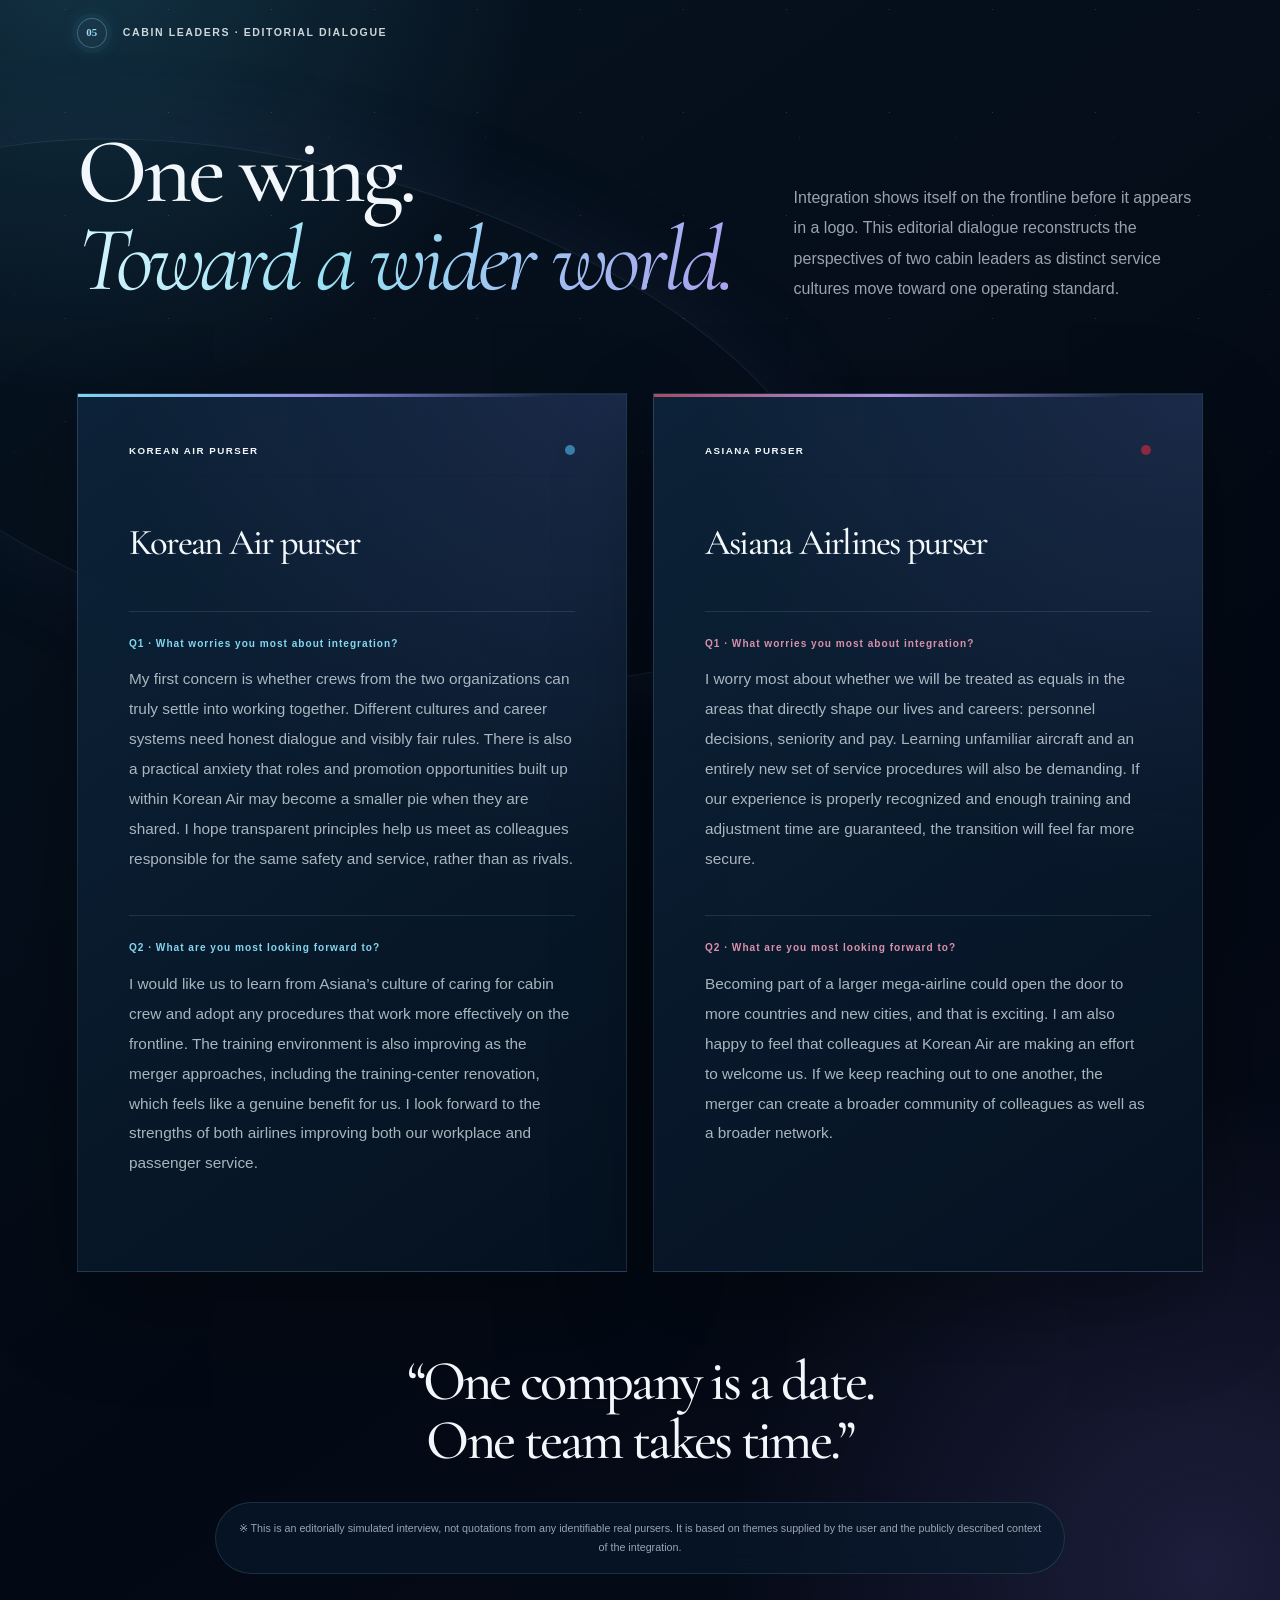
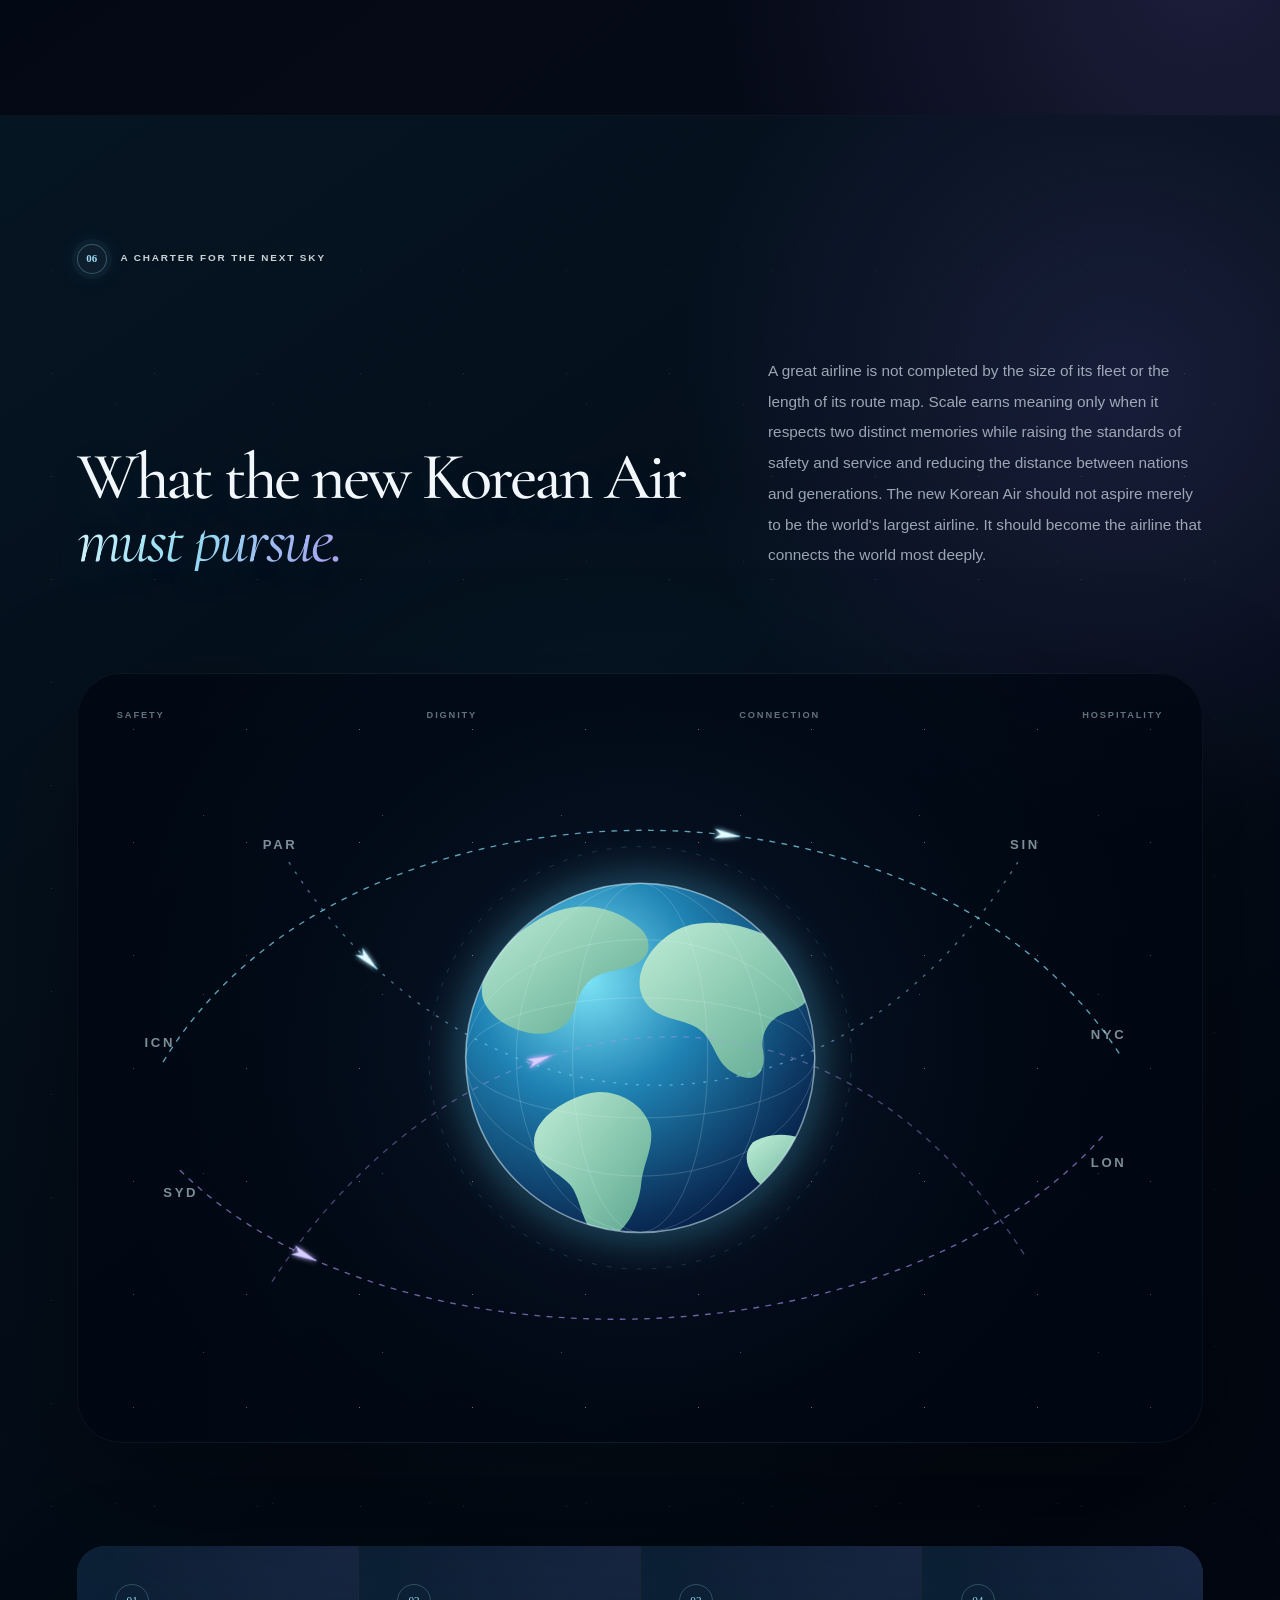
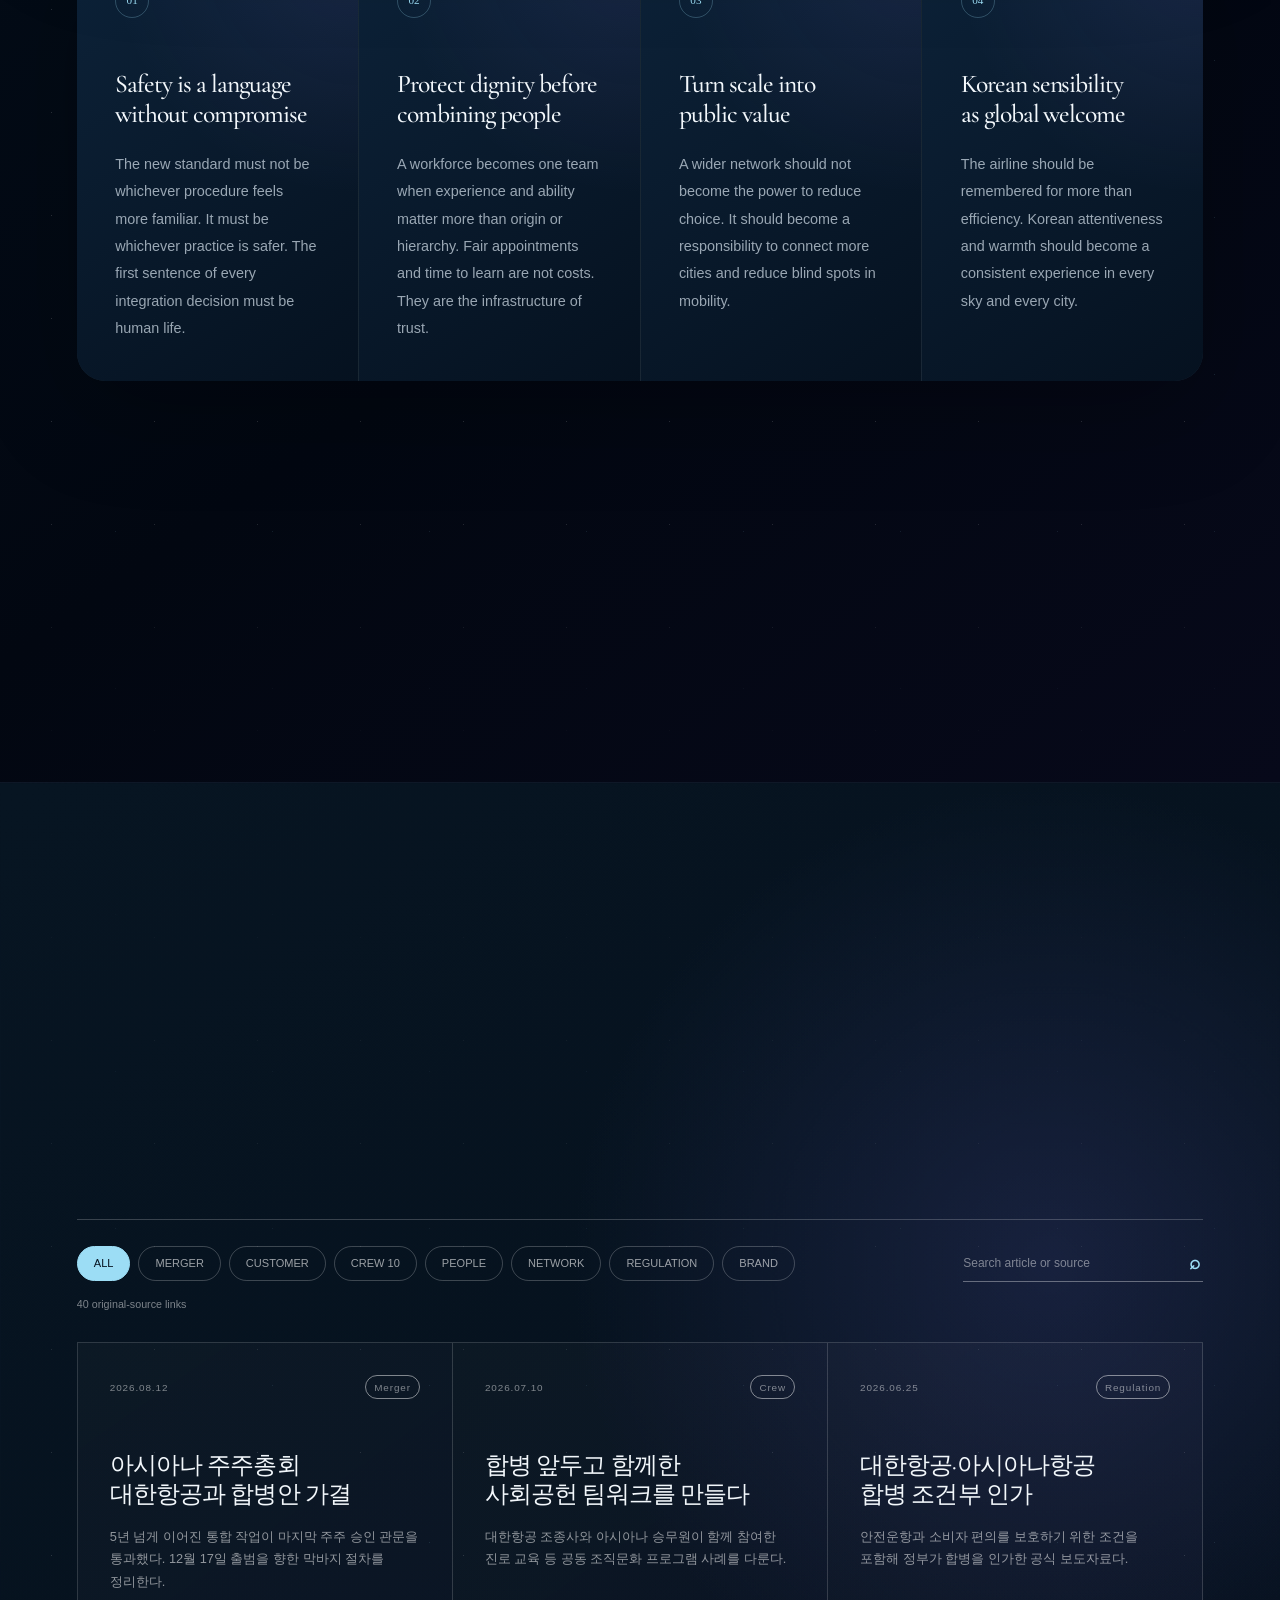
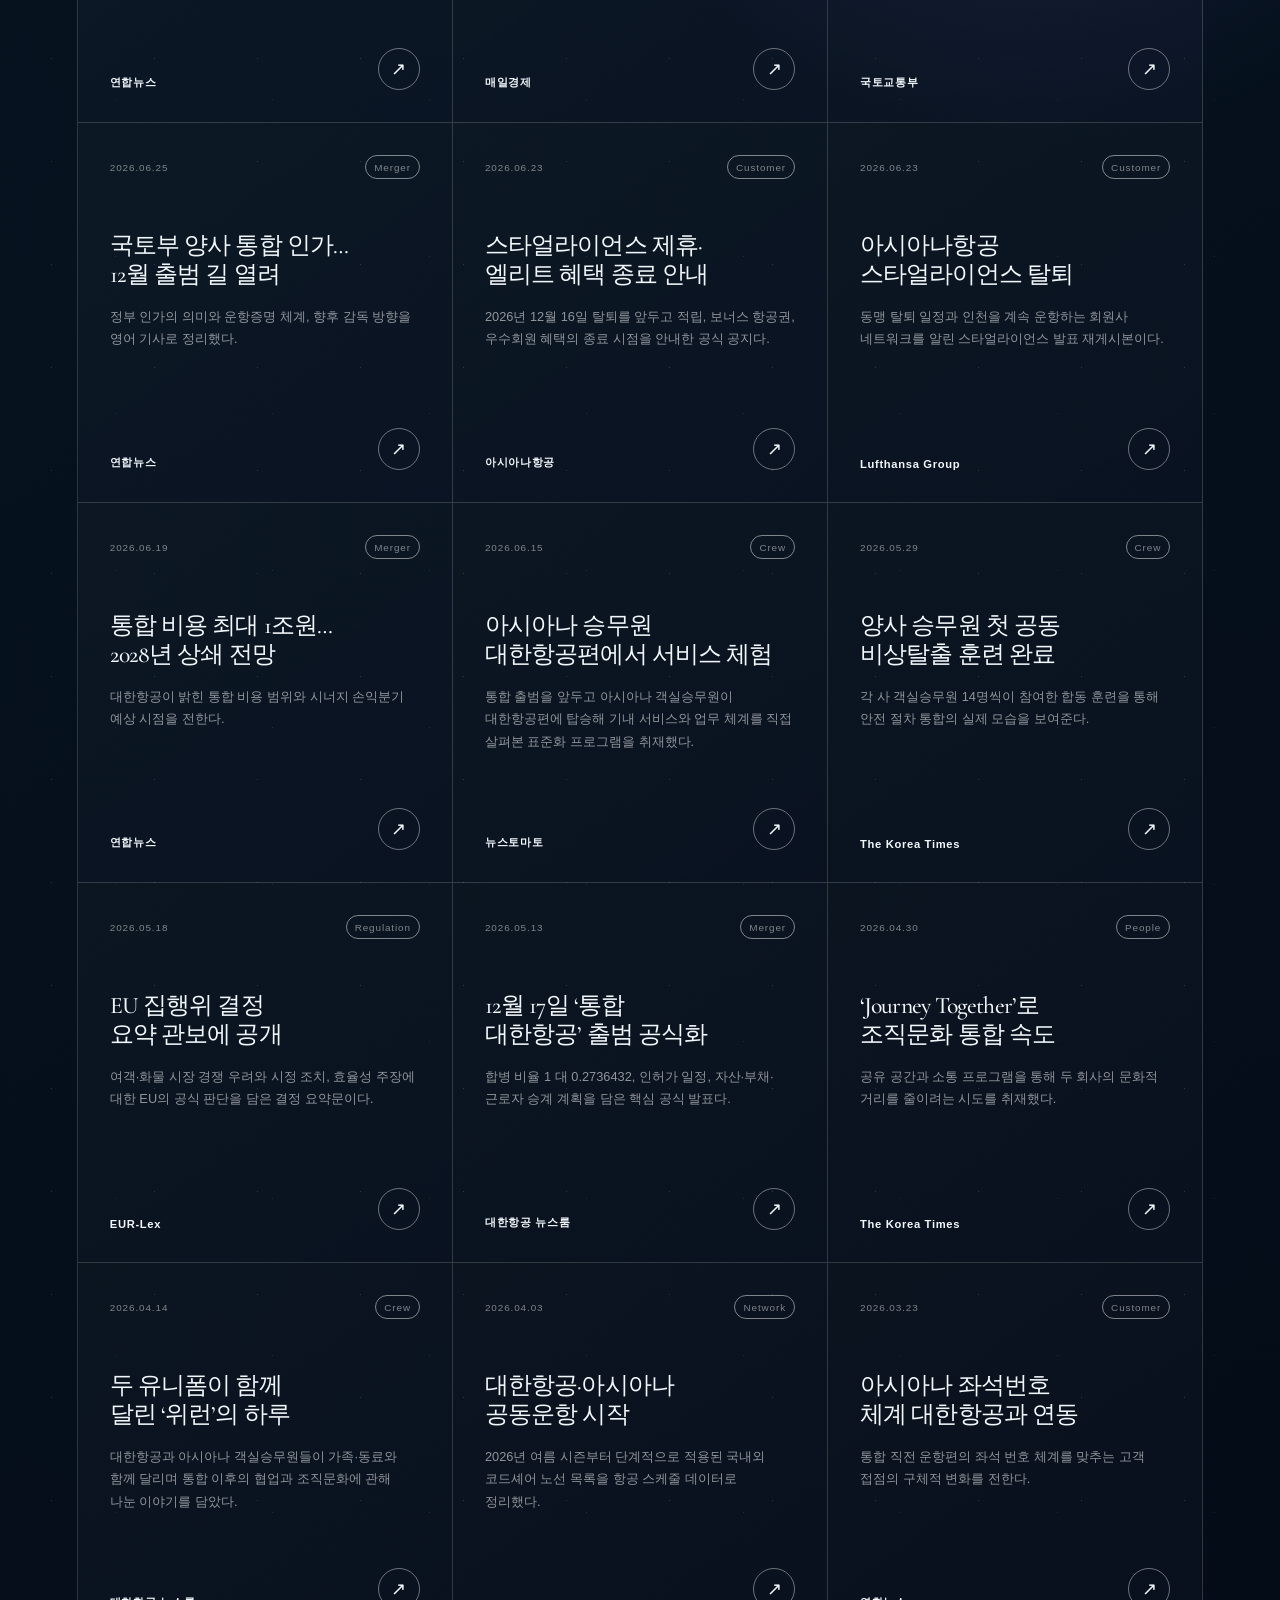
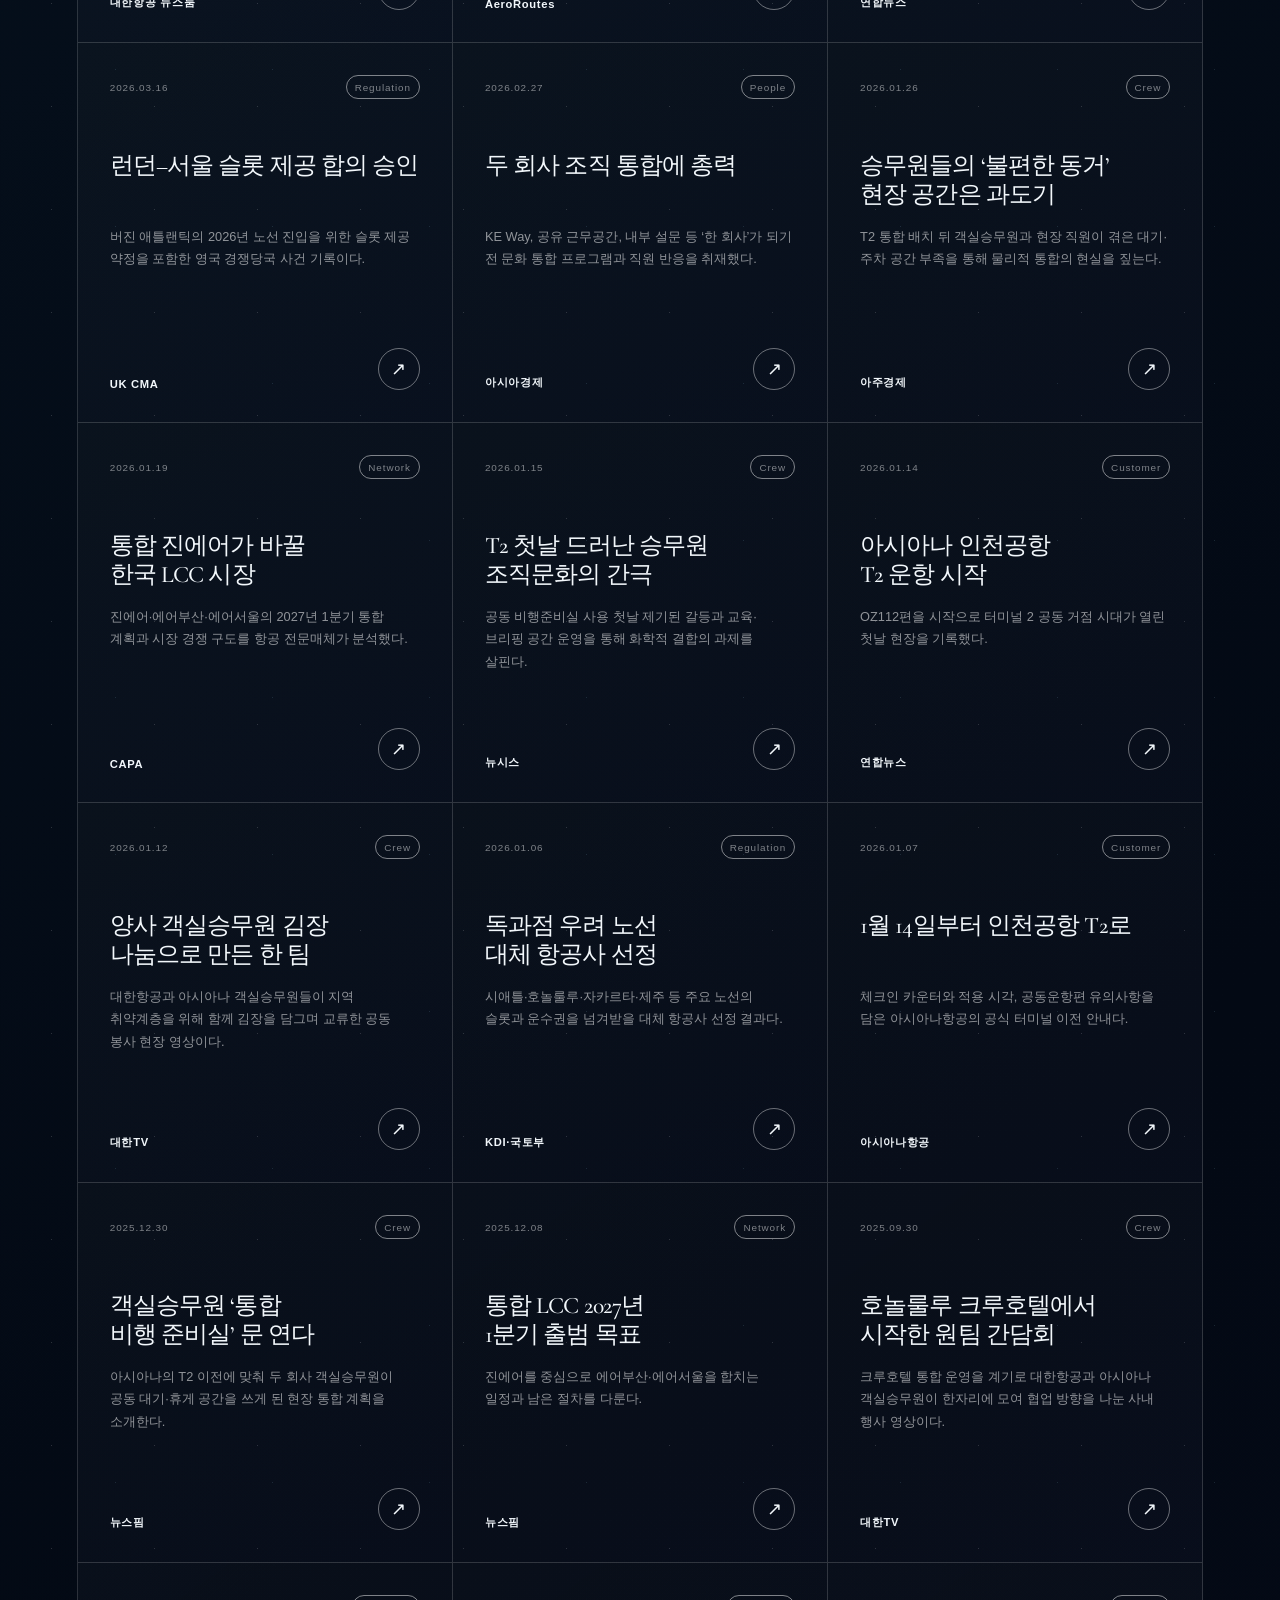
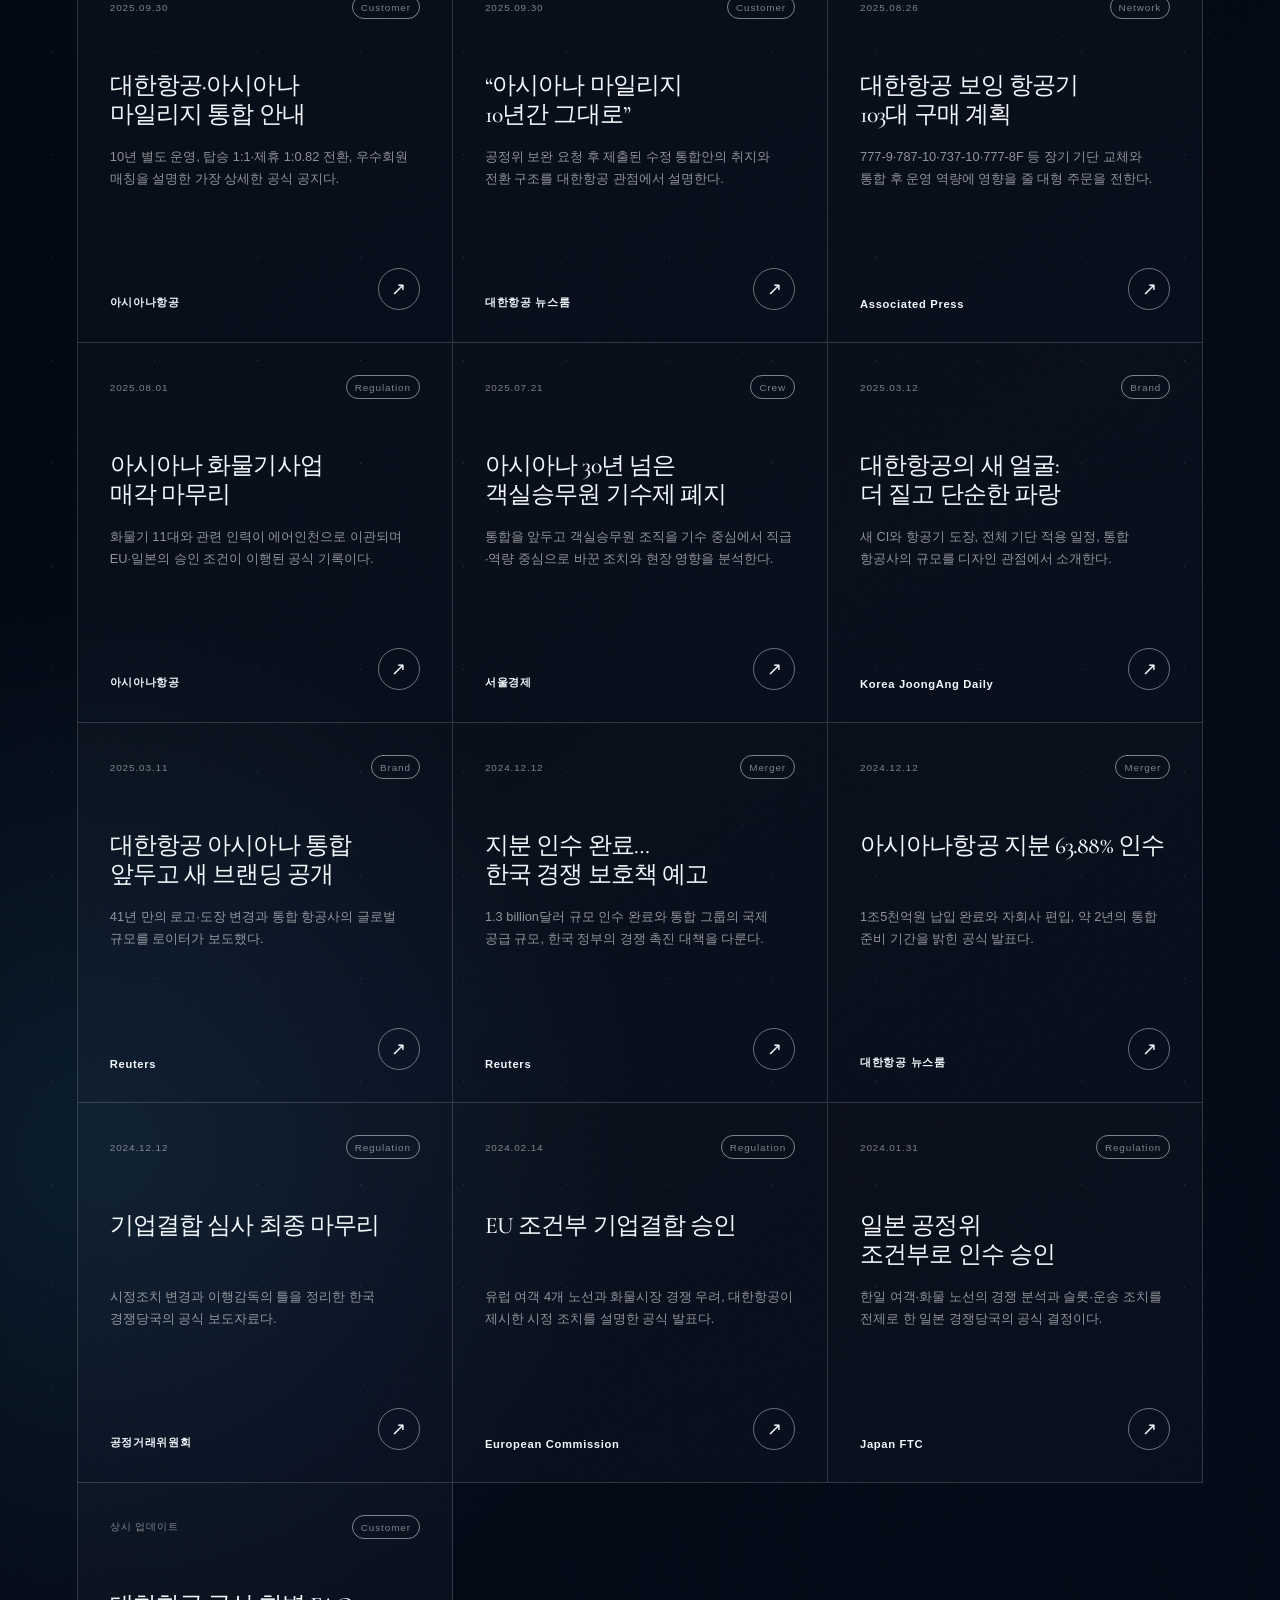
==== commit 174ea899: "Add the dark orbital manifesto chapter Unify every editorial chapter under the midnight visual syste" ====
--- a/en.html
+++ b/en.html
@@ -8,8 +8,8 @@
       name="description"
       content="An independent editorial webzine documenting the Korean Air–Asiana Airlines integration toward 17 December 2026."
     />
-    <title>Two Skies, One Journey | Korean Air × Asiana</title>
-    <link rel="stylesheet" href="assets/styles.css?v=20260821-6" />
+    <title>Two Skies One Journey | Korean Air × Asiana</title>
+    <link rel="stylesheet" href="assets/styles.css?v=20260822-1" />
     <style>
       @import url("https://fonts.googleapis.com/css2?family=Cormorant+Garamond:ital,wght@0,400;0,500;0,600;1,400;1,500&display=swap");
       :root {
@@ -267,6 +267,7 @@
         <a href="#story">Story</a><a href="#timeline">Timeline</a
         ><a href="#impact">Customer impact</a
         ><a href="#purser-interview">Purser interview</a
+        ><a href="#future">Beyond integration</a
         ><a href="#newsroom">Archive</a>
       </nav>
       <button
@@ -281,6 +282,7 @@
         <a href="#story">Story</a><a href="#timeline">Timeline</a
         ><a href="#impact">Customer impact</a
         ><a href="#purser-interview">Purser interview</a
+        ><a href="#future">Beyond integration</a
         ><a href="#newsroom">Archive</a>
       </nav>
     </header>
@@ -298,7 +300,7 @@
         </div>
         <div class="hero-copy">
           <p class="eyebrow reveal">KOREAN AIR × ASIANA AIRLINES</p>
-          <h1 class="reveal">Two skies,<br /><em>one journey.</em></h1>
+          <h1 class="reveal">Two skies<br /><em>one journey.</em></h1>
           <div class="hero-deck reveal">
             <p>
               From the decision of November 2020 to 17 December 2026.<br />A
@@ -329,7 +331,7 @@
         <p>Planned launch <time datetime="2026-12-17">17 DEC 2026</time></p>
         <p>Issued <time datetime="2026-08-21">21 AUG 2026</time> · Julie</p>
       </aside>
-      <section class="opening section-pad" id="story">
+      <section class="opening dark-section section-pad" id="story">
         <div class="section-kicker reveal"><span>01</span> THE BIG PICTURE</div>
         <div class="opening-grid">
           <h2 class="display-title reveal">
@@ -449,12 +451,12 @@
           </ol>
         </div>
       </section>
-      <section class="mileage section-pad" id="impact">
+      <section class="mileage dark-section section-pad" id="impact">
         <div class="section-kicker reveal">
           <span>03</span> WHAT CHANGES FOR YOU
         </div>
         <div class="mileage-intro">
-          <h2 class="display-title reveal">My miles,<br /><em>where next?</em></h2>
+          <h2 class="display-title reveal">My miles<br /><em>where next?</em></h2>
           <p class="reveal">
             The published proposal keeps legacy Asiana mileage separate for a
             transition period before conversion to SKYPASS, subject to final
@@ -531,7 +533,7 @@
           >
         </p>
       </section>
-      <section class="purser-interview" id="purser-interview">
+      <section class="purser-interview dark-section" id="purser-interview">
         <div class="purser-kicker">
           <span>05</span>CABIN LEADERS · EDITORIAL DIALOGUE
         </div>
@@ -609,10 +611,130 @@
           the publicly described context of the integration.
         </p>
       </section>
+      <section
+        class="future-manifesto dark-section section-pad"
+        id="future"
+        aria-labelledby="future-title"
+      >
+        <div class="section-kicker light reveal">
+          <span>06</span> A CHARTER FOR THE NEXT SKY
+        </div>
+        <div class="manifesto-head">
+          <h2 id="future-title" class="display-title reveal">
+            What the new Korean Air<br /><em>must pursue.</em>
+          </h2>
+          <p class="reveal">
+            A great airline is not completed by the size of its fleet or the length
+            of its route map. Scale earns meaning only when it respects two distinct
+            memories while raising the standards of safety and service and reducing
+            the distance between nations and generations. The new Korean Air should
+            not aspire merely to be the world's largest airline. It should become
+            the airline that connects the world most deeply.
+          </p>
+        </div>
+        <div
+          class="orbit-stage reveal"
+          role="img"
+          aria-label="Aircraft and flight routes moving in both directions around Earth"
+        >
+          <svg class="orbit-scene" viewBox="0 0 1200 820" aria-hidden="true">
+            <defs>
+              <radialGradient id="earth-ocean-en" cx="35%" cy="28%" r="78%">
+                <stop offset="0" stop-color="#7be2f5" />
+                <stop offset="0.42" stop-color="#1f83b4" />
+                <stop offset="1" stop-color="#061b43" />
+              </radialGradient>
+              <linearGradient id="earth-land-en" x1="0" x2="1" y1="0" y2="1">
+                <stop offset="0" stop-color="#b7f0d5" />
+                <stop offset="1" stop-color="#4eaa8c" />
+              </linearGradient>
+              <clipPath id="earth-clip-en"><circle cx="600" cy="410" r="186" /></clipPath>
+              <filter id="earth-glow-en" x="-60%" y="-60%" width="220%" height="220%">
+                <feGaussianBlur stdDeviation="18" />
+              </filter>
+              <filter id="plane-glow-en" x="-100%" y="-100%" width="300%" height="300%">
+                <feGaussianBlur stdDeviation="3" result="blur" />
+                <feMerge><feMergeNode in="blur" /><feMergeNode in="SourceGraphic" /></feMerge>
+              </filter>
+            </defs>
+            <circle class="earth-halo" cx="600" cy="410" r="225" />
+            <circle class="earth-glow" cx="600" cy="410" r="202" filter="url(#earth-glow-en)" />
+            <circle cx="600" cy="410" r="186" fill="url(#earth-ocean-en)" />
+            <g clip-path="url(#earth-clip-en)" class="earth-surface">
+              <path d="M486 266c42-27 82-20 113 5 12 10 14 27 1 36-18 13-42 6-58 25-13 15-8 35-28 47-23 14-67-1-80-28-12-25 18-64 52-85Z" fill="url(#earth-land-en)" />
+              <path d="M655 268c45-9 98 13 121 44 16 21 7 42-18 49-19 5-31 22-27 42 4 25-11 36-32 23-22-13-19-39-42-50-18-9-42-8-53-28-17-29 15-72 51-80Z" fill="url(#earth-land-en)" />
+              <path d="M541 449c25-9 58 5 68 29 9 22-6 43-8 66-2 25-19 59-40 56-24-3-22-39-36-55-13-15-37-21-38-43-2-24 27-45 54-53Z" fill="url(#earth-land-en)" />
+              <path d="M720 500c28-17 68-6 79 20 9 21-14 35-36 38-27 4-65-34-43-58Z" fill="url(#earth-land-en)" />
+              <ellipse class="earth-gridline" cx="600" cy="410" rx="186" ry="64" />
+              <ellipse class="earth-gridline" cx="600" cy="410" rx="186" ry="126" />
+              <ellipse class="earth-gridline" cx="600" cy="410" rx="72" ry="186" />
+              <ellipse class="earth-gridline" cx="600" cy="410" rx="132" ry="186" />
+            </g>
+            <circle class="earth-rim" cx="600" cy="410" r="186" />
+            <path class="flight-route route-a" d="M92 414 C286 92 902 82 1110 405" />
+            <path class="flight-route route-b" d="M110 530 C334 752 872 742 1094 492" />
+            <path class="flight-route route-c" d="M226 202 C416 500 790 536 1002 202" />
+            <path class="flight-route route-d" d="M208 648 C412 336 792 276 1012 624" />
+            <g class="moving-plane plane-a" filter="url(#plane-glow-en)"><path d="M-13-5 14 0-13 5-7 0Z" /><animateMotion dur="10s" repeatCount="indefinite" rotate="auto" keyPoints="0;1;0" keyTimes="0;.5;1" path="M92 414 C286 92 902 82 1110 405" /></g>
+            <g class="moving-plane plane-b" filter="url(#plane-glow-en)"><path d="M-13-5 14 0-13 5-7 0Z" /><animateMotion dur="12s" begin="-4s" repeatCount="indefinite" rotate="auto" keyPoints="0;1;0" keyTimes="0;.5;1" path="M110 530 C334 752 872 742 1094 492" /></g>
+            <g class="moving-plane plane-c" filter="url(#plane-glow-en)"><path d="M-13-5 14 0-13 5-7 0Z" /><animateMotion dur="8.5s" begin="-2s" repeatCount="indefinite" rotate="auto" keyPoints="0;1;0" keyTimes="0;.5;1" path="M226 202 C416 500 790 536 1002 202" /></g>
+            <g class="moving-plane plane-d" filter="url(#plane-glow-en)"><path d="M-13-5 14 0-13 5-7 0Z" /><animateMotion dur="11s" begin="-6s" repeatCount="indefinite" rotate="auto" keyPoints="0;1;0" keyTimes="0;.5;1" path="M208 648 C412 336 792 276 1012 624" /></g>
+            <g class="route-labels">
+              <text x="72" y="398">ICN</text><text x="1080" y="390">NYC</text>
+              <text x="92" y="558">SYD</text><text x="1080" y="526">LON</text>
+              <text x="198" y="188">PAR</text><text x="994" y="188">SIN</text>
+            </g>
+          </svg>
+          <div class="orbit-caption" aria-hidden="true">
+            <span>SAFETY</span><span>DIGNITY</span><span>CONNECTION</span><span>HOSPITALITY</span>
+          </div>
+        </div>
+        <div class="manifesto-grid">
+          <article class="reveal">
+            <span>01</span>
+            <h3>Safety is a language without compromise</h3>
+            <p>
+              The new standard must not be whichever procedure feels more familiar.
+              It must be whichever practice is safer. The first sentence of every
+              integration decision must be human life.
+            </p>
+          </article>
+          <article class="reveal">
+            <span>02</span>
+            <h3>Protect dignity before combining people</h3>
+            <p>
+              A workforce becomes one team when experience and ability matter more
+              than origin or hierarchy. Fair appointments and time to learn are not
+              costs. They are the infrastructure of trust.
+            </p>
+          </article>
+          <article class="reveal">
+            <span>03</span>
+            <h3>Turn scale into public value</h3>
+            <p>
+              A wider network should not become the power to reduce choice. It should
+              become a responsibility to connect more cities and reduce blind spots
+              in mobility.
+            </p>
+          </article>
+          <article class="reveal">
+            <span>04</span>
+            <h3>Korean sensibility as global welcome</h3>
+            <p>
+              The airline should be remembered for more than efficiency. Korean
+              attentiveness and warmth should become a consistent experience in
+              every sky and every city.
+            </p>
+          </article>
+        </div>
+        <blockquote class="manifesto-quote reveal">
+          “Not simply a larger airline<br />but a deeper connection.”
+        </blockquote>
+      </section>
       <section class="newsroom dark-section" id="newsroom">
         <div class="section-pad">
           <div class="section-kicker light reveal">
-            <span>06</span> ORIGINAL REPORTING, ONE CLICK AWAY
+            <span>07</span> ORIGINAL REPORTING ONE CLICK AWAY
           </div>
           <div class="newsroom-heading">
             <h2 class="display-title reveal">
@@ -674,7 +796,7 @@
         <p>HTML · CSS · JavaScript<br />GitHub · Vercel</p>
       </div>
     </footer>
-    <script src="assets/app.js?v=20260821-3"></script>
+    <script src="assets/app.js?v=20260822-1"></script>
     <script>
       const target = new Date("2026-12-17T00:00:00+09:00"),
         days = Math.max(0, Math.ceil((target - new Date()) / 86400000));
--- a/assets/styles.css
+++ b/assets/styles.css
@@ -2356,6 +2356,521 @@
   }
 }
 
+/* Midnight edition — one continuous dark sky across every editorial chapter. */
+:root {
+  --night-text: #f2f7fb;
+  --night-muted: rgba(222, 235, 244, 0.68);
+  --night-soft: rgba(222, 235, 244, 0.48);
+  --night-line: rgba(156, 221, 245, 0.15);
+  --night-card: rgba(10, 27, 46, 0.74);
+}
+
+body {
+  color: var(--night-text);
+  background: #020711;
+}
+
+main > .dark-section {
+  color: var(--night-text);
+  border-top: 1px solid rgba(156, 221, 245, 0.08);
+}
+
+main > .dark-section + .dark-section {
+  border-top-color: rgba(156, 221, 245, 0.06);
+}
+
+.dark-section .section-kicker,
+.purser-interview .purser-kicker {
+  color: rgba(241, 248, 252, 0.84);
+  border: 0;
+  border-image: none;
+}
+
+.dark-section .section-kicker span,
+.purser-interview .purser-kicker span {
+  color: var(--sky);
+  border-color: rgba(156, 221, 245, 0.3);
+  background: rgba(156, 221, 245, 0.055);
+}
+
+.desktop-nav a::after,
+.hero .hero-copy h1 em::after,
+main .display-title em::after,
+.brand-grid .brand-sticky h2 em::after,
+.archive-grid .archive-copy h2 em::after,
+.purser-interview .purser-head h2 em::after,
+.brand-copy h3::after,
+.impact-card h3::after,
+.regulation-grid h3::after {
+  display: none;
+}
+
+.photo-credit a,
+.photo-credit a:hover,
+.photo-credit a:focus-visible,
+main a,
+main a:hover,
+main a:focus-visible {
+  text-decoration: none;
+  border-bottom: 0;
+}
+
+.brand-copy h3,
+.impact-card h3,
+.regulation-grid h3 {
+  padding-bottom: 0;
+}
+
+.opening-copy,
+.mileage-intro > p,
+.brand-copy p,
+.archive-copy > p,
+.regulation-heading > p,
+.faq-list details p,
+.source-note,
+.purser-interview .purser-intro,
+.purser-interview .qa dd,
+.purser-interview .purser-note {
+  color: var(--night-muted);
+}
+
+.fact-ribbon,
+.fact-ribbon article,
+.brand-copy article,
+.ratio-board,
+.impact-grid,
+.impact-card,
+.archive-year i,
+.regulation-grid,
+.regulation-grid article,
+.faq-list,
+.faq-list details {
+  border-color: var(--night-line);
+}
+
+.fact-ribbon small,
+.fact-ribbon p,
+.ratio-board small,
+.ratio-board div span,
+.impact-card p,
+.archive-caption {
+  color: var(--night-soft) !important;
+}
+
+.superword {
+  color: rgba(156, 221, 245, 0.075);
+}
+
+.brand-copy article span,
+.impact-card > span,
+.archive-year,
+.ratio-board b,
+.ratio-board em {
+  color: var(--sky);
+}
+
+.ratio-board {
+  background: var(--night-line);
+  box-shadow: 0 30px 90px rgba(0, 0, 0, 0.28);
+}
+
+.ratio-board article,
+.impact-card,
+.regulation-grid article {
+  color: var(--night-text);
+  background:
+    radial-gradient(circle at 100% 0, rgba(127, 118, 211, 0.14), transparent 52%),
+    linear-gradient(145deg, rgba(12, 33, 55, 0.92), rgba(5, 17, 32, 0.88));
+}
+
+.action-note {
+  color: #071321;
+  background: linear-gradient(110deg, #8ed9ef, #9a98e4);
+  box-shadow: 0 22px 60px rgba(56, 122, 169, 0.2);
+}
+
+main .purser-interview.dark-section {
+  color: var(--night-text);
+  background:
+    radial-gradient(circle at 7% 4%, rgba(66, 171, 206, 0.2), transparent 28rem),
+    radial-gradient(circle at 94% 92%, rgba(127, 113, 207, 0.19), transparent 30rem),
+    linear-gradient(145deg, #071522 0%, #030914 62%, #060b19 100%) !important;
+}
+
+main .purser-interview.dark-section::before {
+  color: rgba(177, 220, 244, 0.045);
+}
+
+main .purser-interview.dark-section::after {
+  border-color: rgba(140, 210, 239, 0.11);
+  box-shadow: 0 0 100px rgba(109, 104, 200, 0.1);
+}
+
+main .purser-interview .purser-card,
+main .purser-interview .purser-card.asiana {
+  color: var(--night-text);
+  border-color: rgba(156, 221, 245, 0.13);
+  background:
+    radial-gradient(circle at 100% 0, rgba(122, 118, 210, 0.14), transparent 48%),
+    linear-gradient(145deg, rgba(13, 35, 58, 0.95), rgba(5, 17, 32, 0.94));
+  box-shadow:
+    0 34px 90px rgba(0, 0, 0, 0.3),
+    inset 0 1px rgba(255, 255, 255, 0.035);
+}
+
+main .purser-interview .qa {
+  border-top-color: rgba(156, 221, 245, 0.13);
+}
+
+main .purser-interview .qa dt {
+  color: #83d7f0 !important;
+}
+
+main .purser-interview .asiana .qa dt {
+  color: #d990aa !important;
+}
+
+main .purser-interview .qa dd {
+  color: rgba(232, 241, 247, 0.72);
+}
+
+main .purser-interview .purser-note {
+  border-color: rgba(156, 221, 245, 0.14);
+  background: rgba(9, 27, 46, 0.62);
+}
+
+.regulation-grid span {
+  color: #071321;
+  background: linear-gradient(135deg, #9cddf5, #9f99e5);
+}
+
+.regulation-grid p {
+  color: var(--night-muted);
+}
+
+.faq-list summary {
+  color: var(--night-text);
+}
+
+.faq-list summary i,
+.faq-list summary i::after {
+  background: var(--sky);
+}
+
+/* Future manifesto and animated orbital network. */
+.future-manifesto {
+  overflow: hidden;
+  background:
+    radial-gradient(circle at 50% 40%, rgba(30, 128, 170, 0.15), transparent 34rem),
+    radial-gradient(circle at 88% 12%, rgba(116, 100, 204, 0.18), transparent 28rem),
+    linear-gradient(145deg, #061522 0%, #020711 68%, #07091a 100%);
+}
+
+.manifesto-head {
+  display: grid;
+  grid-template-columns: minmax(0, 1.15fr) minmax(280px, 0.85fr);
+  align-items: end;
+  gap: clamp(3rem, 8vw, 9rem);
+}
+
+.manifesto-head .display-title {
+  font-size: clamp(3.1rem, 5.2vw, 6rem);
+  line-height: 0.94;
+}
+
+.manifesto-head > p {
+  margin: 0;
+  color: var(--night-muted);
+  font-size: clamp(0.92rem, 1.2vw, 1.04rem);
+  line-height: 2;
+}
+
+.orbit-stage {
+  position: relative;
+  max-width: 1320px;
+  margin: clamp(5rem, 8vw, 8.5rem) auto;
+  overflow: hidden;
+  border-radius: 44px;
+  background:
+    radial-gradient(circle at 50% 50%, rgba(44, 149, 190, 0.12), transparent 31%),
+    radial-gradient(circle at 50% 50%, rgba(130, 118, 219, 0.07), transparent 54%),
+    rgba(1, 7, 18, 0.72);
+  box-shadow:
+    inset 0 0 0 1px rgba(156, 221, 245, 0.09),
+    0 50px 140px rgba(0, 0, 0, 0.36);
+}
+
+.orbit-stage::before,
+.orbit-stage::after {
+  content: "";
+  position: absolute;
+  inset: 0;
+  pointer-events: none;
+}
+
+.orbit-stage::before {
+  opacity: 0.46;
+  background-image:
+    radial-gradient(circle, rgba(255, 255, 255, 0.9) 0 0.7px, transparent 1px),
+    radial-gradient(circle, rgba(136, 213, 241, 0.8) 0 0.6px, transparent 0.9px);
+  background-position: 0 0, 37px 53px;
+  background-size: 113px 113px, 179px 179px;
+}
+
+.orbit-stage::after {
+  background: linear-gradient(90deg, rgba(1, 7, 18, 0.45), transparent 20% 80%, rgba(1, 7, 18, 0.45));
+}
+
+.orbit-scene {
+  position: relative;
+  z-index: 1;
+  display: block;
+  width: 100%;
+  height: auto;
+}
+
+.earth-halo {
+  fill: none;
+  stroke: rgba(143, 219, 245, 0.18);
+  stroke-width: 1;
+  stroke-dasharray: 5 11;
+  transform-origin: 600px 410px;
+  animation: globe-ring 32s linear infinite;
+}
+
+.earth-glow {
+  fill: rgba(86, 194, 226, 0.24);
+}
+
+.earth-surface {
+  filter: saturate(0.82);
+}
+
+.earth-gridline {
+  fill: none;
+  stroke: rgba(222, 247, 255, 0.2);
+  stroke-width: 1;
+}
+
+.earth-rim {
+  fill: none;
+  stroke: rgba(220, 248, 255, 0.52);
+  stroke-width: 1.6;
+  filter: drop-shadow(0 0 14px rgba(112, 214, 242, 0.46));
+}
+
+.flight-route {
+  fill: none;
+  stroke-width: 1.45;
+  stroke-linecap: round;
+  stroke-dasharray: 5 8;
+  animation: orbit-flow 12s linear infinite;
+}
+
+.route-a,
+.route-c {
+  stroke: rgba(129, 218, 246, 0.72);
+}
+
+.route-b,
+.route-d {
+  stroke: rgba(169, 148, 238, 0.64);
+}
+
+.route-b {
+  animation-direction: reverse;
+}
+
+.route-c {
+  stroke-dasharray: 2 10;
+  opacity: 0.72;
+}
+
+.route-d {
+  opacity: 0.66;
+  animation-duration: 17s;
+}
+
+.moving-plane path {
+  fill: #e5f9ff;
+  stroke: rgba(103, 202, 236, 0.76);
+  stroke-width: 0.7;
+}
+
+.plane-b path,
+.plane-d path {
+  fill: #d9d1ff;
+  stroke: rgba(164, 143, 235, 0.9);
+}
+
+.route-labels {
+  fill: rgba(213, 237, 248, 0.58);
+  font: 600 14px/1 var(--sans);
+  letter-spacing: 0.2em;
+}
+
+.orbit-caption {
+  position: absolute;
+  z-index: 2;
+  inset: 2.3rem 2.5rem auto;
+  display: flex;
+  justify-content: space-between;
+  color: rgba(211, 237, 248, 0.46);
+  font-size: 0.58rem;
+  font-weight: 700;
+  letter-spacing: 0.2em;
+}
+
+.manifesto-grid {
+  display: grid;
+  grid-template-columns: repeat(4, minmax(0, 1fr));
+  gap: 1px;
+  overflow: hidden;
+  border-radius: 28px;
+  background: var(--night-line);
+  box-shadow: 0 30px 100px rgba(0, 0, 0, 0.24);
+}
+
+.manifesto-grid article {
+  min-height: 360px;
+  padding: clamp(2rem, 3vw, 3.2rem);
+  background:
+    radial-gradient(circle at 100% 0, rgba(126, 114, 211, 0.13), transparent 48%),
+    linear-gradient(145deg, rgba(12, 34, 57, 0.96), rgba(4, 16, 30, 0.94));
+}
+
+.manifesto-grid article > span {
+  display: inline-grid;
+  width: 34px;
+  height: 34px;
+  place-items: center;
+  color: var(--sky);
+  border: 1px solid rgba(156, 221, 245, 0.25);
+  border-radius: 50%;
+  font: 500 0.7rem/1 var(--serif);
+}
+
+.manifesto-grid h3 {
+  margin: 3.2rem 0 1.4rem;
+  color: var(--night-text);
+  font-family: var(--editorial-serif, var(--serif));
+  font-size: clamp(1.48rem, 2vw, 2rem);
+  font-weight: 500;
+  line-height: 1.16;
+  letter-spacing: -0.04em;
+  text-wrap: balance;
+}
+
+.manifesto-grid p {
+  margin: 0;
+  color: var(--night-muted);
+  font-size: 0.9rem;
+  line-height: 1.9;
+}
+
+.manifesto-quote {
+  margin: clamp(6rem, 10vw, 11rem) auto 0;
+  max-width: 1080px;
+  color: var(--night-text);
+  text-align: center;
+  font-family: var(--editorial-serif, var(--serif));
+  font-size: clamp(3rem, 5.8vw, 6.5rem);
+  font-weight: 500;
+  line-height: 0.98;
+  letter-spacing: -0.05em;
+  text-wrap: balance;
+  text-shadow: 0 18px 60px rgba(83, 164, 219, 0.14);
+}
+
+@keyframes orbit-flow {
+  to {
+    stroke-dashoffset: -160;
+  }
+}
+
+@keyframes globe-ring {
+  to {
+    transform: rotate(360deg);
+  }
+}
+
+@media (max-width: 1050px) {
+  .manifesto-grid {
+    grid-template-columns: repeat(2, minmax(0, 1fr));
+  }
+
+  .manifesto-grid article {
+    min-height: 300px;
+  }
+}
+
+@media (max-width: 720px) {
+  .manifesto-head {
+    grid-template-columns: 1fr;
+    gap: 2.2rem;
+  }
+
+  .manifesto-head .display-title {
+    font-size: clamp(1.72rem, 7.1vw, 2.35rem);
+    line-height: 0.98;
+  }
+
+  html[lang="en"] .manifesto-head .display-title {
+    font-size: clamp(1.8rem, 7.35vw, 2.4rem);
+  }
+
+  html[lang="ja"] .manifesto-head .display-title {
+    font-size: clamp(1.66rem, 6.9vw, 2.25rem);
+  }
+
+  .manifesto-head > p {
+    font-size: 0.88rem;
+    line-height: 1.9;
+  }
+
+  .orbit-stage {
+    margin: 4rem -3vw;
+    border-radius: 24px;
+  }
+
+  .orbit-scene {
+    width: 148%;
+    max-width: none;
+    transform: translateX(-16.2%);
+  }
+
+  .orbit-caption {
+    inset: 1.2rem 1.4rem auto;
+    font-size: 0.48rem;
+  }
+
+  .orbit-caption span:nth-child(2),
+  .orbit-caption span:nth-child(3) {
+    display: none;
+  }
+
+  .manifesto-grid {
+    grid-template-columns: 1fr;
+    border-radius: 20px;
+  }
+
+  .manifesto-grid article {
+    min-height: auto;
+    padding: 2.2rem;
+  }
+
+  .manifesto-grid h3 {
+    margin-top: 2.2rem;
+    font-size: 1.62rem;
+  }
+
+  .manifesto-quote {
+    margin-top: 6rem;
+    font-size: clamp(1.75rem, 7.3vw, 2.45rem);
+    line-height: 1.04;
+  }
+}
+
 @media (prefers-reduced-motion: reduce) {
   html {
     scroll-behavior: auto;
@@ -2371,5 +2886,8 @@
     opacity: 1;
     transform: none;
   }
+  .moving-plane {
+    display: none;
+  }
 }
 
